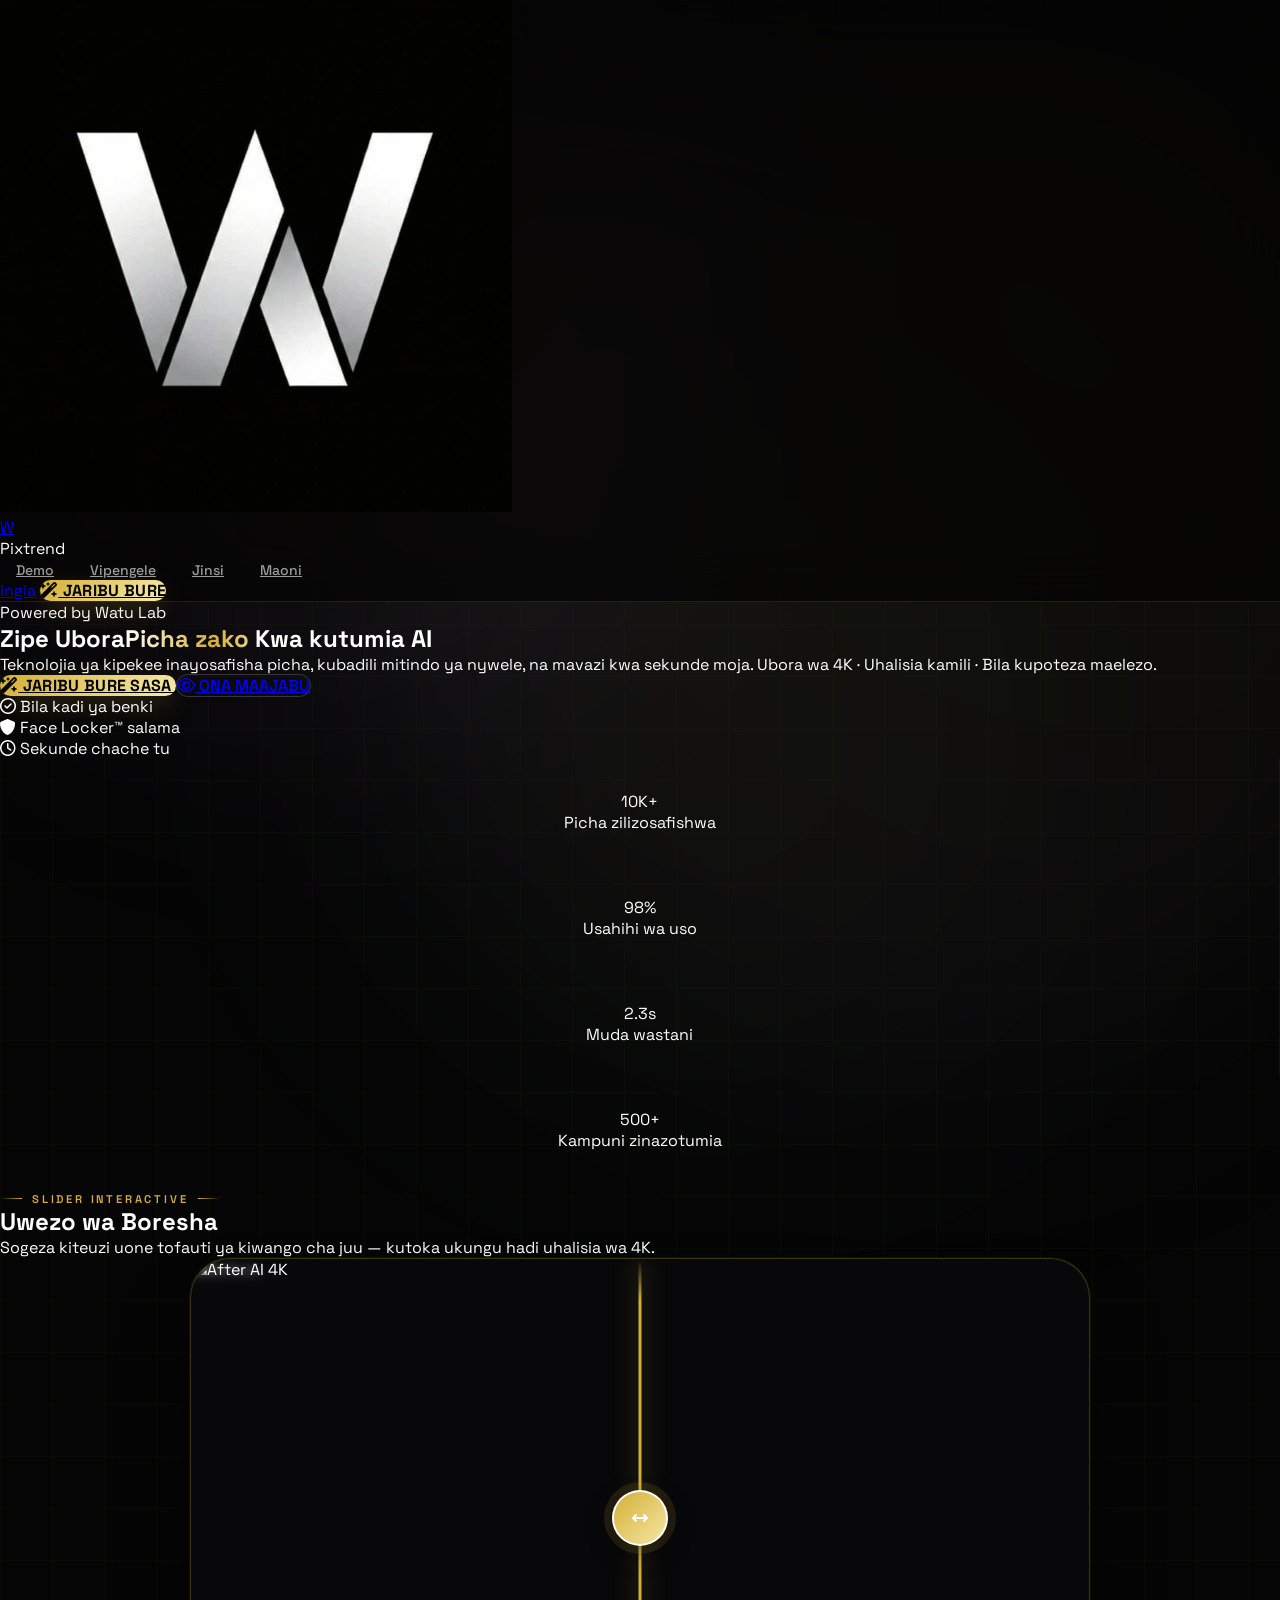
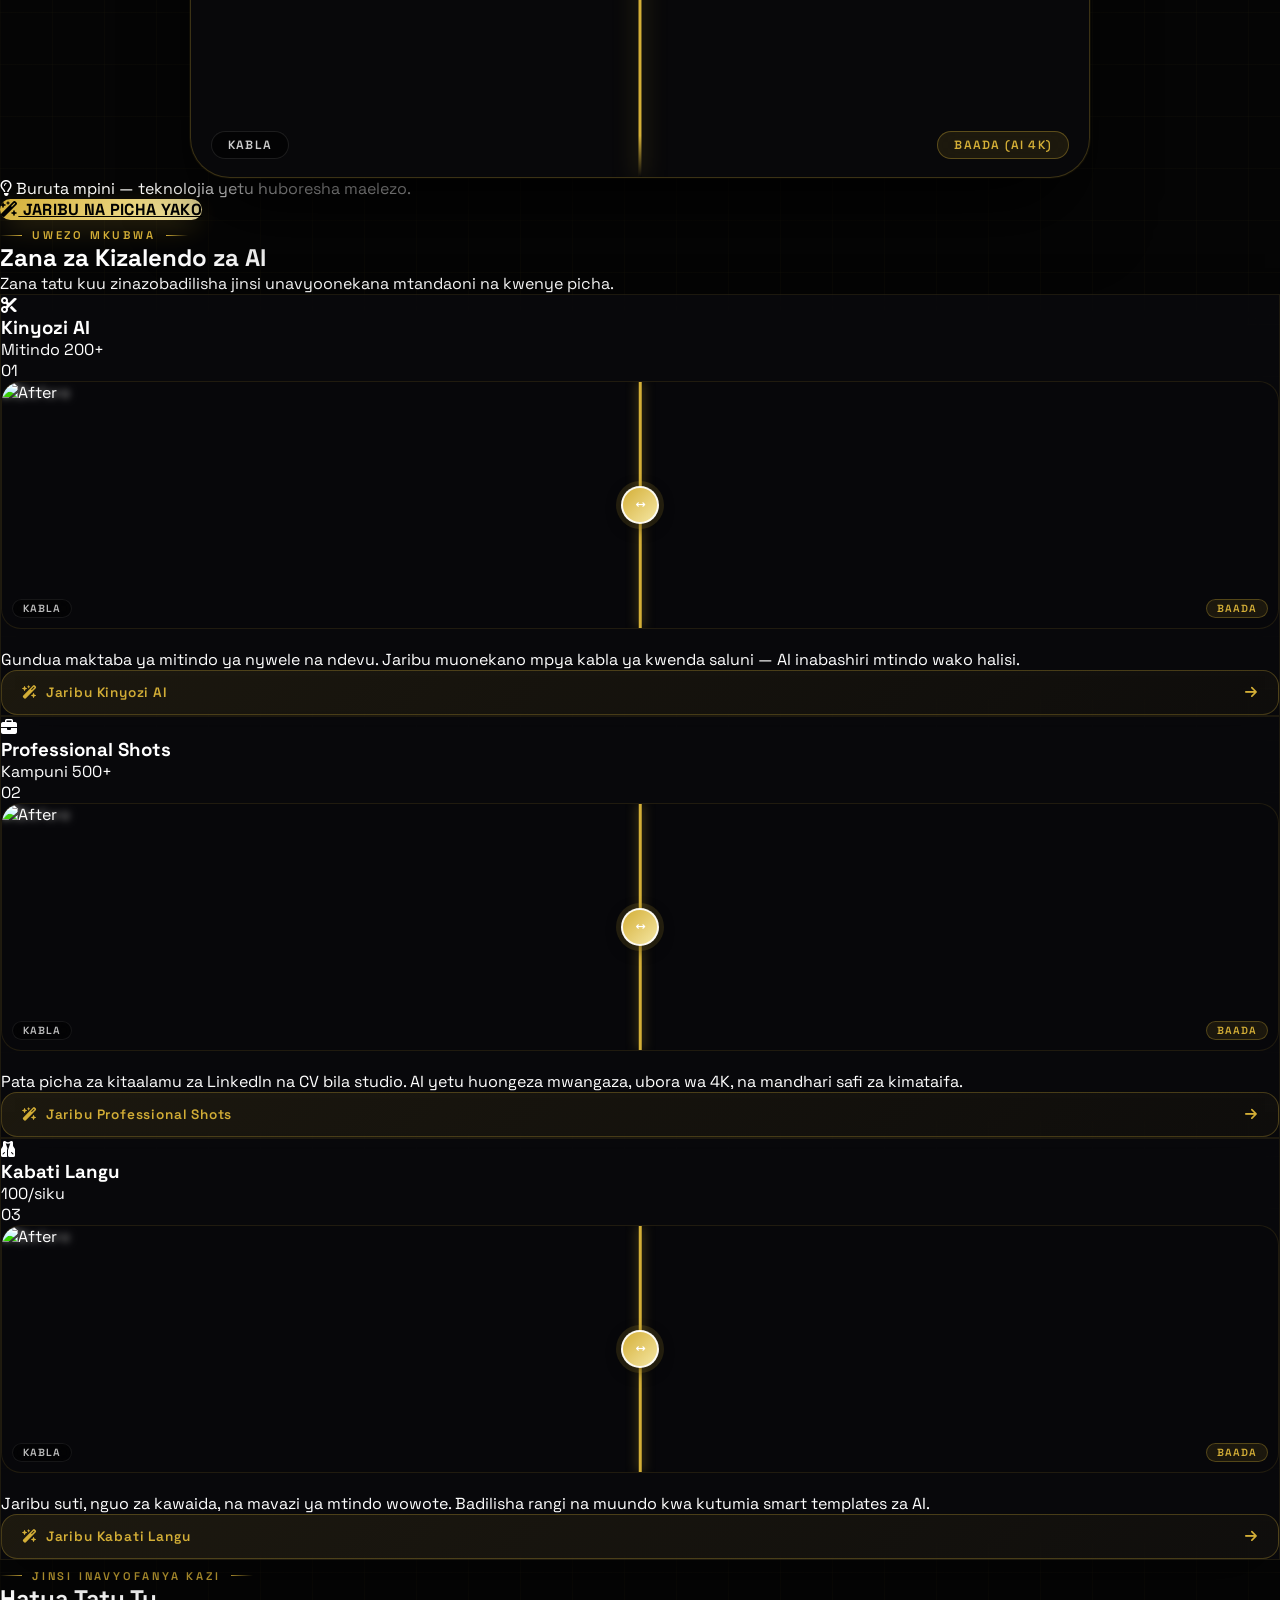
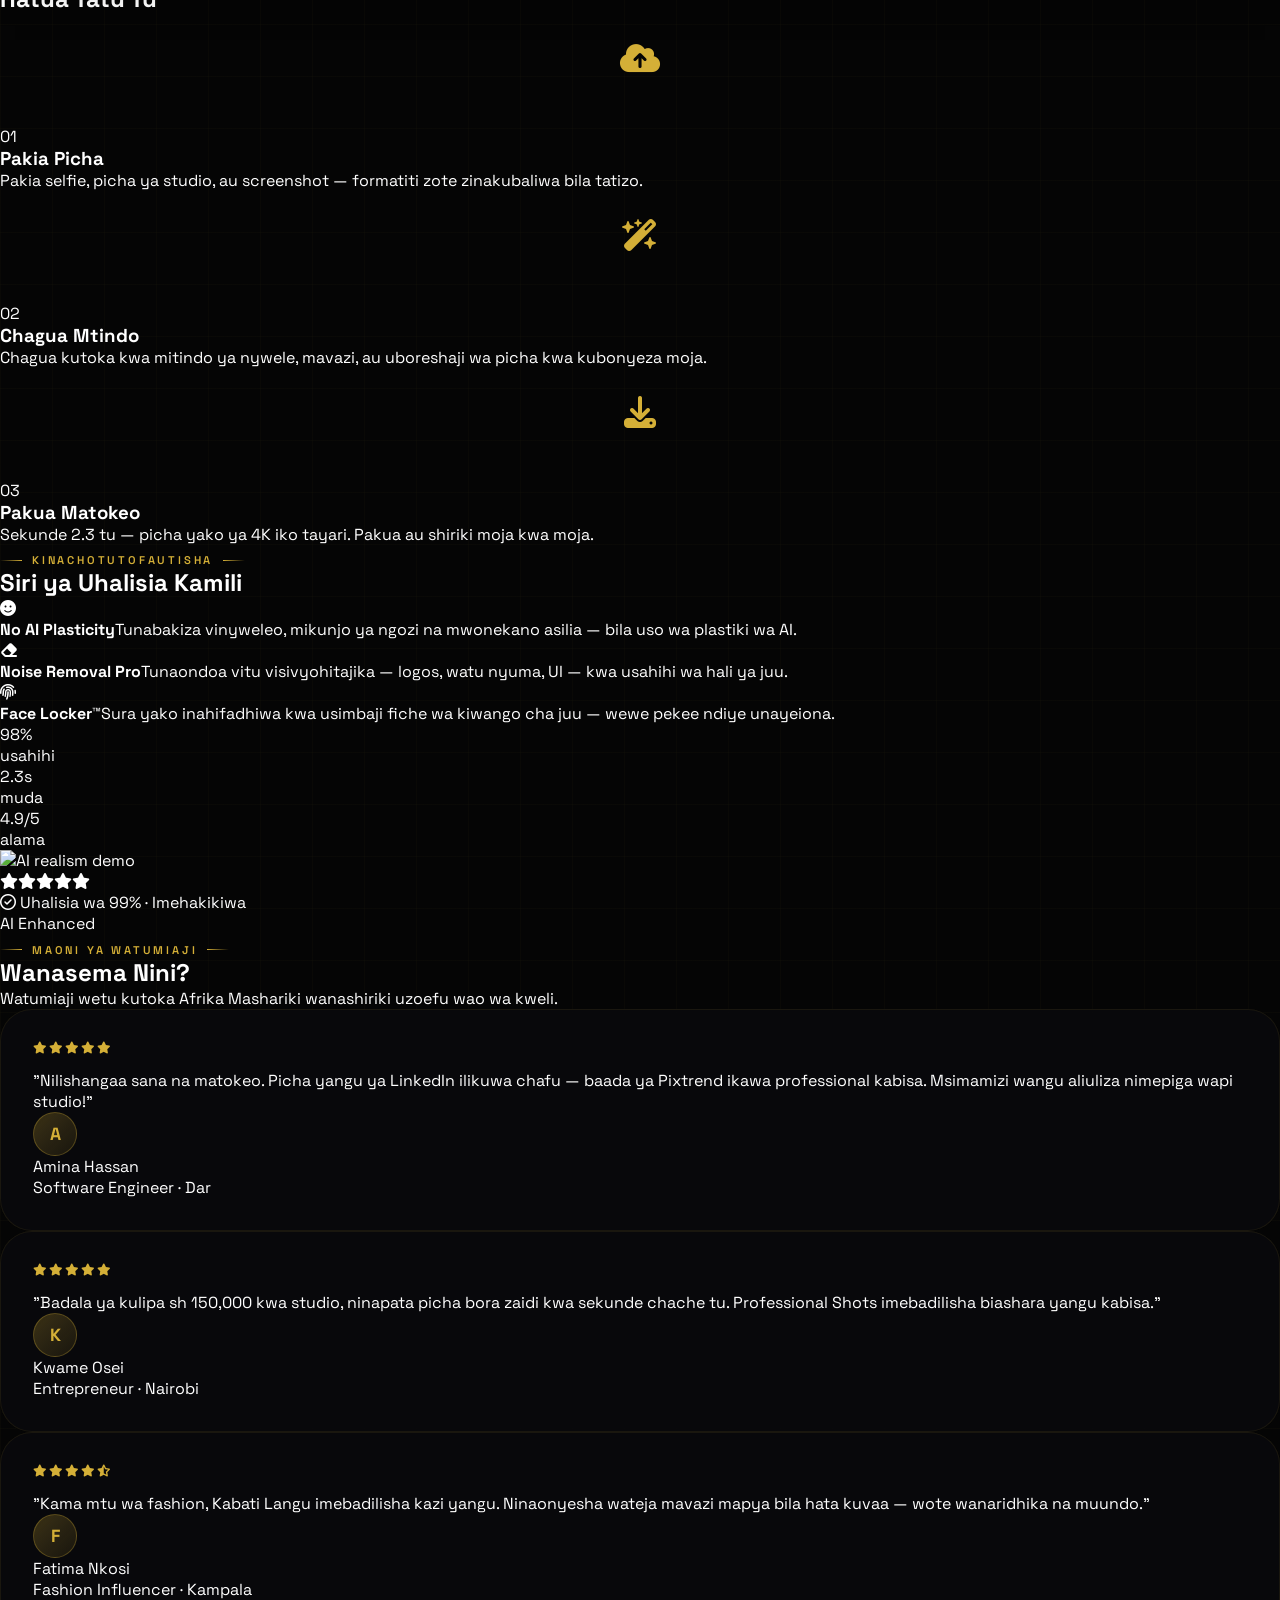
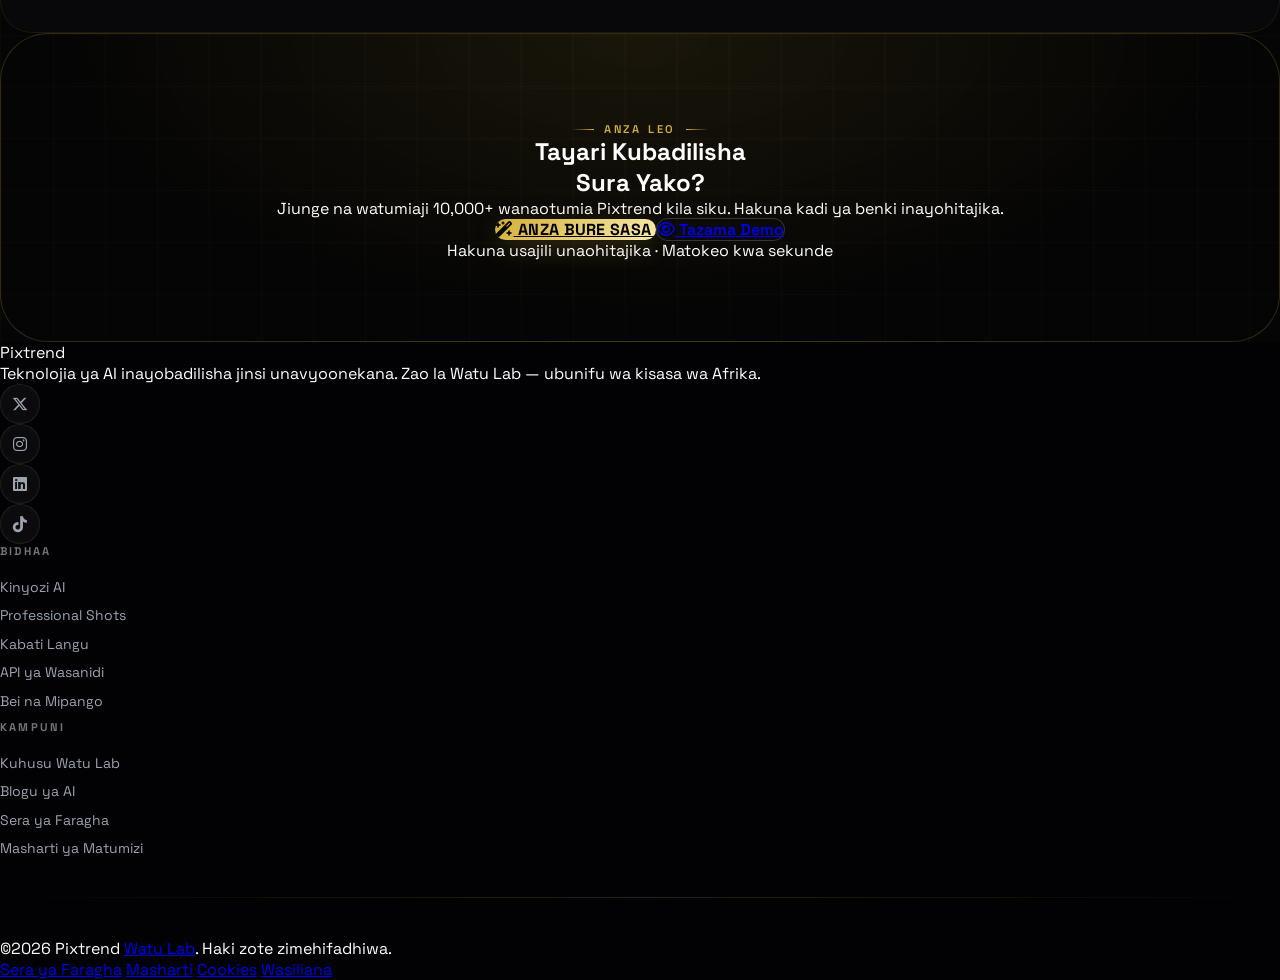
==== pixtrend.html @ 56832b53 "pixtrend fix slders" ====
<!DOCTYPE html>
<html lang="sw">
<head>
  <meta charset="UTF-8">
  <meta name="viewport" content="width=device-width, initial-scale=1.0, maximum-scale=1.0, user-scalable=yes">
  <title>Pixtrend · AI Visual Excellence | Watu Lab</title>
  
  <link href="https://fonts.googleapis.com/css2?family=Space+Grotesk:wght@300;400;500;600;700&display=swap" rel="stylesheet">
  <link rel="stylesheet" href="https://cdnjs.cloudflare.com/ajax/libs/font-awesome/6.4.0/css/all.min.css">
  <script src="https://cdn.tailwindcss.com"></script>
  <script>
    tailwind.config = {
      theme: {
        extend: {
          colors: {
            brand: { black: '#050505', grey: '#141414', dark: '#0b0b0b' },
            primary: { gold: '#D4AF37', 'gold-light': '#F5E7A4', 'gold-soft': '#E8C96A' }
          },
          fontFamily: {
            sans: ['Space Grotesk', 'system-ui', 'sans-serif']
          },
          keyframes: {
            fluidMove: { '0%': { transform: 'translate(0%,0%) scale(1)' }, '50%': { transform: 'translate(-7%,-5%) scale(1.18)' }, '100%': { transform: 'translate(5%,7%) scale(1.1)' } },
            morphGradient: { '0%': { backgroundPosition:'0% 50%' }, '50%': { backgroundPosition:'100% 50%' }, '100%': { backgroundPosition:'0% 50%' } },
            shimmer: { '0%': { backgroundPosition:'200% 0' }, '100%': { backgroundPosition:'-200% 0' } }
          }
        }
      }
    }
  </script>

  <style>
    *, *::before, *::after { margin:0; padding:0; box-sizing:border-box; }
    html { scroll-behavior: smooth; }
    body { 
      background:#050505; 
      font-family:'Space Grotesk', sans-serif; 
      color:#fff; 
      overflow-x:hidden; 
      -webkit-font-smoothing:antialiased; 
      font-feature-settings: "ss02","cv05";
      width: 100%;
      max-width: 100vw;
    }

    /* FLUID BG */
    .fluid-bg { position:fixed; inset:0; z-index:-1; pointer-events:none; }
    .fluid-orb { position:absolute; border-radius:50%; filter:blur(90px); mix-blend-mode:screen; animation:fluidMove 24s infinite alternate ease-in-out; }
    .fluid-orb-1 { width:72vw; height:72vw; opacity:.42; background:radial-gradient(circle, rgba(212,175,55,.2) 0%, rgba(90,50,150,.14) 65%, transparent 100%); top:-18%; left:-12%; animation-duration:30s; }
    .fluid-orb-2 { width:82vw; height:82vw; opacity:.32; background:radial-gradient(circle at 70% 20%, rgba(255,215,100,.15), rgba(20,15,45,.5)); bottom:-22%; right:-12%; animation-duration:38s; animation-direction:alternate-reverse; }
    .fluid-orb-3 { width:55vw; height:55vw; opacity:.22; background:radial-gradient(circle, rgba(212,175,55,.15), rgba(10,180,200,.1)); top:42%; left:28%; filter:blur(110px); animation:morphGradient 20s infinite alternate; }

    /* GRID */
    .bg-grid { background-image: linear-gradient(rgba(212,175,55,.022) 1px, transparent 1px), linear-gradient(to right, rgba(212,175,55,.022) 1px, transparent 1px); background-size:52px 52px; }

    /* NAV */
    .glass-nav { background:rgba(5,5,5,.72); backdrop-filter:blur(28px) saturate(180%); -webkit-backdrop-filter:blur(28px); border-bottom:1px solid rgba(212,175,55,.14); transition:border-color .3s; }
    .nav-link { font-size:.875rem; color:rgba(255,255,255,.6); padding:.5rem 1rem; border-radius:9999px; transition:all .25s; font-weight: 500; }
    .nav-link:hover { color:#fff; background:rgba(255,255,255,.06); }

    /* BUTTONS */
    .btn-gold { background:linear-gradient(135deg,#D4AF37,#F5E7A4,#D4AF37); background-size:200% auto; color:#000; font-weight:700; border-radius:9999px; transition:all .35s; box-shadow:0 8px 28px -6px rgba(212,175,55,.45); letter-spacing:.02em; }
    .btn-gold:hover { background-position:right center; transform:translateY(-2px); box-shadow:0 16px 36px -8px rgba(212,175,55,.55); }
    .btn-outline { border:1px solid rgba(255,255,255,.18); border-radius:9999px; font-weight:600; transition:all .3s; backdrop-filter:blur(8px); }
    .btn-outline:hover { border-color:rgba(212,175,55,.45); background:rgba(212,175,55,.06); }

    /* SECTION LABEL */
    .section-label { display:inline-flex; align-items:center; gap:10px; font-size:.7rem; letter-spacing:.25em; text-transform:uppercase; color:#D4AF37; font-weight:600; }
    .section-label::before,.section-label::after { content:''; display:block; width:22px; height:1px; background:linear-gradient(to right, transparent,#D4AF37); }
    .section-label::after { background:linear-gradient(to left, transparent,#D4AF37); }

    /* SHIMMER */
    .shimmer-text { background:linear-gradient(90deg,#fff 0%,#D4AF37 35%,#F5E7A4 60%,#fff 100%); background-size:200% auto; -webkit-background-clip:text; background-clip:text; color:transparent; animation:shimmer 6s linear infinite; }

    /* REVEAL */
    .reveal,.reveal-l,.reveal-r { opacity:0; transition:opacity .9s cubic-bezier(.16,1,.3,1), transform .9s cubic-bezier(.16,1,.3,1); }
    .reveal { transform:translateY(28px); }
    .reveal-l { transform:translateX(-32px); }
    .reveal-r { transform:translateX(32px); }
    .reveal.active,.reveal-l.active,.reveal-r.active { opacity:1; transform:none; }

    /* GLASS CARD */
    .glass-card { background:rgba(12,12,16,.65); backdrop-filter:blur(20px); border:1px solid rgba(212,175,55,.1); transition:all .5s cubic-bezier(.2,.9,.3,1); box-shadow:0 20px 50px -15px rgba(0,0,0,.7); }
    .glass-card:hover { border-color:rgba(212,175,55,.32); background:rgba(20,20,26,.8); transform:translateY(-6px); box-shadow:0 32px 60px -15px #000, 0 0 0 1px rgba(212,175,55,.18); }

    /* MAIN BA SLIDER */
    .ba-wrapper { position:relative; width:100%; max-width:900px; height:520px; margin:0 auto; border-radius:2.5rem; overflow:hidden; border:1px solid rgba(212,175,55,.25); box-shadow:0 50px 80px -20px rgba(0,0,0,.9), 0 0 0 1px rgba(212,175,55,.08); background:#08080a; cursor:ew-resize; }
    .ba-base-img,.ba-clip-img { position:absolute; inset:0; width:100%; height:100%; object-fit:cover; object-position:center 28%; pointer-events:none; user-select:none; }
    .ba-clip-layer { position:absolute; inset:0; width:100%; height:100%; clip-path:inset(0 50% 0 0); z-index:3; }
    .ba-divider { position:absolute; top:0; left:50%; width:3px; height:100%; background:linear-gradient(to bottom,transparent 0%,#D4AF37 8%,#D4AF37 92%,transparent 100%); transform:translateX(-50%); z-index:5; pointer-events:none; box-shadow:0 0 22px rgba(212,175,55,.55); }
    .ba-slider-input { position:absolute; inset:0; width:100%; height:100%; opacity:0; z-index:10; cursor:ew-resize; margin:0; }
    .ba-handle { position:absolute; top:50%; left:50%; transform:translate(-50%,-50%); z-index:8; pointer-events:none; }
    .handle-pill { width:56px; height:56px; background:linear-gradient(135deg,#D4AF37,#F5E7A4); border-radius:50%; display:flex; align-items:center; justify-content:center; border:2.5px solid rgba(255,255,255,.95); box-shadow:0 0 0 8px rgba(212,175,55,.12), 0 8px 24px rgba(0,0,0,.45); }
    .ba-label { position:absolute; bottom:18px; z-index:6; padding:5px 16px; border-radius:60px; font-weight:600; font-size:.75rem; letter-spacing:.1em; background:rgba(0,0,0,.55); backdrop-filter:blur(12px); border:1px solid rgba(255,255,255,.1); pointer-events:none; }
    .label-left { left:20px; color:#ccc; }
    .label-right { right:20px; color:#D4AF37; border-color:rgba(212,175,55,.35); background:rgba(212,175,55,.1); }

    /* MINI BA */
    .mini-ba { position:relative; width:100%; height:248px; border-radius:1.25rem; overflow:hidden; background:#07070a; margin-bottom:1.25rem; border:1px solid rgba(212,175,55,.12); cursor:ew-resize; }
    .mini-ba-base,.mini-ba-img { position:absolute; inset:0; width:100%; height:100%; object-fit:cover; object-position:center top; pointer-events:none; user-select:none; }
    .mini-ba-clip { position:absolute; inset:0; width:100%; height:100%; clip-path:inset(0 50% 0 0); z-index:2; }
    .mini-ba-div { position:absolute; top:0; left:50%; width:2.5px; height:100%; background:#D4AF37; transform:translateX(-50%); z-index:4; pointer-events:none; box-shadow:0 0 12px rgba(212,175,55,.6); }
    .mini-ba-slider { position:absolute; inset:0; width:100%; height:100%; opacity:0; cursor:ew-resize; z-index:8; margin:0; }
    .mini-ba-handle { position:absolute; top:50%; left:50%; transform:translate(-50%,-50%); z-index:6; pointer-events:none; }
    .mini-handle-pill { width:38px; height:38px; background:linear-gradient(135deg,#D4AF37,#F5E7A4); border-radius:50%; display:flex; align-items:center; justify-content:center; border:2px solid rgba(255,255,255,.9); box-shadow:0 0 0 5px rgba(212,175,55,.14), 0 4px 14px rgba(0,0,0,.5); }
    .mini-lbl { position:absolute; bottom:10px; z-index:5; pointer-events:none; font-size:.65rem; font-weight:600; letter-spacing:.1em; background:rgba(0,0,0,.55); backdrop-filter:blur(8px); padding:2px 10px; border-radius:60px; border:1px solid rgba(255,255,255,.08); }
    .mini-lbl-b { left:10px; color:#bbb; }
    .mini-lbl-a { right:10px; color:#D4AF37; border-color:rgba(212,175,55,.3); background:rgba(212,175,55,.1); }

    /* TRY BUTTON */
    .try-btn { display:flex; align-items:center; justify-content:center; gap:8px; width:100%; padding:13px 20px; background:linear-gradient(135deg,rgba(212,175,55,.1),rgba(212,175,55,.04)); border:1px solid rgba(212,175,55,.28); border-radius:1rem; color:#D4AF37; font-weight:600; font-size:.85rem; letter-spacing:.06em; transition:all .3s; text-decoration:none; }
    .try-btn:hover { background:linear-gradient(135deg,rgba(212,175,55,.22),rgba(212,175,55,.08)); border-color:rgba(212,175,55,.55); transform:translateY(-2px); box-shadow:0 8px 22px -8px rgba(212,175,55,.3); }
    .try-btn .arr { margin-left:auto; }

    /* STATS */
    .stat-card { text-align:center; padding:2rem 1rem; border-right:1px solid rgba(255,255,255,.05); }
    .stat-card:last-child { border-right:none; }

    /* STEP */
    .step-icon { width:88px; height:88px; border-radius:1.5rem; display:flex; align-items:center; justify-content:center; font-size:2rem; color:#D4AF37; margin:0 auto 1.5rem; transition:transform .3s; }
    .step-icon:hover { transform:scale(1.06); }

    /* TESTIMONIAL */
    .testi-card { background:rgba(10,10,14,.75); border:1px solid rgba(212,175,55,.09); border-radius:2rem; padding:2rem; transition:all .4s; backdrop-filter:blur(14px); }
    .testi-card:hover { border-color:rgba(212,175,55,.28); transform:translateY(-4px); box-shadow:0 20px 40px -15px rgba(0,0,0,.6); }
    .testi-avatar { width:44px; height:44px; border-radius:50%; background:linear-gradient(135deg,rgba(212,175,55,.25),rgba(212,175,55,.08)); border:1px solid rgba(212,175,55,.3); display:flex; align-items:center; justify-content:center; font-weight:700; font-size:1.1rem; color:#D4AF37; flex-shrink:0; }
    .stars { display:flex; gap:2px; margin-bottom:1rem; }
    .stars i { color:#D4AF37; font-size:.75rem; }

    /* CTA BOX */
    .cta-box { position:relative; border-radius:3rem; overflow:hidden; border:1px solid rgba(212,175,55,.22); text-align:center; padding:5rem 2rem; background:radial-gradient(ellipse at 50% 0%, rgba(212,175,55,.1) 0%, rgba(5,5,5,.95) 65%); }
    .cta-box::before { content:''; position:absolute; inset:0; background-image:linear-gradient(rgba(212,175,55,.022) 1px,transparent 1px),linear-gradient(to right,rgba(212,175,55,.022) 1px,transparent 1px); background-size:52px 52px; }

    /* FOOTER */
    .footer-col-title { font-size:.7rem; font-weight:700; letter-spacing:.2em; text-transform:uppercase; color:rgba(255,255,255,.45); margin-bottom:1.25rem; display:block; }
    .footer-link { display:block; color:rgba(156,163,175,1); font-size:.875rem; margin-bottom:.65rem; transition:color .2s; text-decoration:none; }
    .footer-link:hover { color:#D4AF37; }
    .footer-rule { height:1px; margin:2.5rem 0; background:linear-gradient(to right, transparent, rgba(212,175,55,.18), transparent); }
    .social-btn { width:40px; height:40px; border-radius:50%; background:rgba(255,255,255,.04); border:1px solid rgba(255,255,255,.08); display:flex; align-items:center; justify-content:center; color:#9ca3af; transition:all .3s; text-decoration:none; }
    .social-btn:hover { background:rgba(212,175,55,.1); border-color:rgba(212,175,55,.38); color:#D4AF37; transform:translateY(-2px); }
    .newsletter-input { background:rgba(255,255,255,.05); border:1px solid rgba(212,175,55,.18); border-radius:9999px; padding:10px 20px; color:#fff; font-family:'Space Grotesk',sans-serif; font-size:.85rem; outline:none; transition:border-color .3s; width:100%; }
    .newsletter-input::placeholder { color:rgba(255,255,255,.3); }
    .newsletter-input:focus { border-color:rgba(212,175,55,.45); }

    /* MOBILE OPTIMIZATIONS - Fixed without breaking sliders */
    @media(max-width:640px){
      /* Container centering without breaking absolute positioning */
      .container, 
      section > div[class*="max-w-"] {
        width: 100% !important;
        max-width: 100% !important;
        padding-left: 1rem !important;
        padding-right: 1rem !important;
        margin-left: auto !important;
        margin-right: auto !important;
      }
      
      /* Section centering */
      section {
        padding-left: 1rem !important;
        padding-right: 1rem !important;
      }
      
      /* Text centering */
      h1, h2, h3, h4, h5, h6, .section-label, p:not(.ba-label):not(.mini-lbl):not(.testi-card p) {
        text-align: center !important;
      }
      
      /* Keep testimonial text left-aligned for readability */
      .testi-card p {
        text-align: left !important;
      }
      
      /* Hero section fixes */
      .min-h-\[90vh\] {
        padding-left: 1rem !important;
        padding-right: 1rem !important;
        text-align: center !important;
      }
      
      /* Hide floating orbs on mobile */
      .absolute.bottom-16.right-12,
      .absolute.top-36.left-8 {
        display: none;
      }
      
      /* Reveal elements - fix transform for mobile */
      .reveal, .reveal-l, .reveal-r {
        margin-left: auto !important;
        margin-right: auto !important;
      }
      
      .reveal-l, .reveal-r {
        transform: translateY(28px) !important;
      }
      
      .reveal-l.active, .reveal-r.active {
        transform: translateY(0) !important;
      }
      
      /* Grid centering */
      .grid {
        justify-content: center !important;
        align-items: center !important;
      }
      
      /* Flex containers */
      .flex.flex-col, 
      .flex.flex-wrap {
        align-items: center !important;
        justify-content: center !important;
      }
      
      /* Stat cards */
      .stat-card {
        border-right: none !important;
        border-bottom: 1px solid rgba(255,255,255,.05) !important;
        text-align: center !important;
        width: 100% !important;
      }
      
      .stat-card:last-child { 
        border-bottom: none !important; 
      }
      
      /* BA wrapper - maintain absolute positioning for slider functionality */
      .ba-wrapper { 
        height: 360px !important; 
        border-radius: 1.75rem !important; 
        margin-left: auto !important;
        margin-right: auto !important;
      }
      
      .mini-ba { 
        height: 210px !important; 
      }
      
      .handle-pill { 
        width: 46px !important; 
        height: 46px !important; 
      }
      
      .ba-label { 
        font-size: .65rem !important; 
        padding: 4px 12px !important; 
      }
      
      /* CTA box */
      .cta-box { 
        padding: 3rem 1.5rem !important; 
        border-radius: 2rem !important; 
      }
      
      /* Image centering */
      .relative.flex.justify-center {
        margin-left: auto !important;
        margin-right: auto !important;
      }
      
      /* Footer centering */
      footer .grid {
        text-align: center !important;
      }
      
      footer .flex.gap-2\.5 {
        justify-content: center !important;
      }
      
      .newsletter-input, 
      footer button {
        max-width: 300px !important;
        margin-left: auto !important;
        margin-right: auto !important;
      }
      
      /* Footer column titles */
      .footer-col-title {
        text-align: center !important;
      }
      
      /* Testimonial cards */
      .testi-card {
        margin-left: auto !important;
        margin-right: auto !important;
      }
      
      /* Step icons */
      .step-icon {
        margin-left: auto !important;
        margin-right: auto !important;
      }
      
      /* Button groups */
      .flex.flex-col.sm\:flex-row {
        align-items: center !important;
      }
      
      /* Fix for inline-flex elements */
      .inline-flex {
        justify-content: center !important;
      }
    }
    
    @media(hover:none) and (pointer:coarse){ 
      .ba-slider-input, .mini-ba-slider { 
        opacity: .01; 
      } 
    }
  </style>
</head>
<body class="bg-grid">

<div class="fluid-bg">
  <div class="fluid-orb fluid-orb-1"></div>
  <div class="fluid-orb fluid-orb-2"></div>
  <div class="fluid-orb fluid-orb-3"></div>
</div>

<nav class="glass-nav fixed w-full z-50 top-0">
  <div class="max-w-7xl mx-auto px-4 md:px-8 h-16 md:h-20 flex items-center justify-between">
    <div class="flex items-center gap-2 md:gap-3">
      <a href="https://watulab.com" class="h-9 w-9 md:h-11 md:w-11 border border-primary-gold/40 rounded-full flex items-center justify-center bg-brand-grey/70 overflow-hidden hover:border-primary-gold transition-all hover:scale-105 shrink-0">
        <img src="/assets/favicon.png" alt="Watu Lab" class="h-full w-full object-cover" onerror="this.style.display='none';this.nextElementSibling.style.display='flex';">
        <div class="hidden w-full h-full items-center justify-center text-primary-gold font-bold text-lg">W</div>
      </a>
      <span class="text-xl md:text-2xl font-black tracking-tighter bg-gradient-to-r from-primary-gold-light via-primary-gold to-primary-gold-soft bg-clip-text text-transparent">Pixtrend</span>
    </div>
    <div class="hidden md:flex items-center gap-1">
      <a href="#demo"         class="nav-link">Demo</a>
      <a href="#features"     class="nav-link">Vipengele</a>
      <a href="#how"          class="nav-link">Jinsi</a>
      <a href="#testimonials" class="nav-link">Maoni</a>
    </div>
    <div class="flex items-center gap-2 md:gap-4">
      <a href="https://pixtrend.watulab.com" class="hidden sm:block text-sm font-medium text-white/60 hover:text-white transition-colors px-2 md:px-3 py-2">Ingia</a>
      <a href="https://pixtrend.watulab.com" class="btn-gold px-4 py-2 md:px-6 md:py-2.5 text-xs md:text-sm flex items-center gap-2 whitespace-nowrap">
        <i class="fa-solid fa-wand-magic-sparkles text-[10px] md:text-xs"></i> JARIBU BURE
      </a>
    </div>
  </div>
</nav>

<section class="relative min-h-[90vh] md:min-h-screen flex flex-col items-center justify-center pt-28 pb-16 px-4 md:px-6 text-center overflow-hidden">
  <div class="absolute inset-0 bg-gradient-to-b from-brand-black/50 via-transparent to-brand-black pointer-events-none"></div>

  <div class="relative z-10 max-w-5xl mx-auto reveal active w-full">
    <div class="inline-flex items-center gap-2 bg-primary-gold/10 backdrop-blur-md px-4 md:px-5 py-1.5 md:py-2 rounded-full border border-primary-gold/22 mb-6 md:mb-8">
      <span class="w-1.5 h-1.5 bg-primary-gold rounded-full animate-pulse"></span>
      <span class="text-primary-gold-light text-[10px] md:text-xs tracking-[.25em] uppercase font-semibold">Powered by Watu Lab</span>
    </div>

    <h1 class="text-5xl sm:text-6xl md:text-7xl lg:text-8xl font-black tracking-tighter leading-[1.05] mb-6 md:mb-7 mx-auto max-w-4xl">
      <span class="block">Zipe Ubora<span class="shimmer-text">Picha zako</span></span>
      <span class="block text-transparent bg-clip-text bg-gradient-to-r from-white via-primary-gold-light to-primary-gold">Kwa kutumia AI</span>
    </h1>

    <p class="text-gray-300 text-base sm:text-lg md:text-xl max-w-2xl mx-auto mb-8 md:mb-10 font-light leading-relaxed px-2">
      Teknolojia ya kipekee inayosafisha picha, kubadili mitindo ya nywele, na mavazi kwa sekunde moja.
      <span class="block mt-2 text-primary-gold-light font-medium">Ubora wa 4K · Uhalisia kamili · Bila kupoteza maelezo.</span>
    </p>

    <div class="flex flex-col sm:flex-row gap-3 md:gap-4 justify-center items-center mb-10 md:mb-14 w-full px-2 sm:px-0">
      <a href="https://pixtrend.watulab.com" class="btn-gold w-full sm:w-auto px-6 py-3.5 md:px-10 md:py-4 text-sm md:text-base flex justify-center items-center gap-2.5">
        <i class="fa-solid fa-wand-magic-sparkles"></i> JARIBU BURE SASA
      </a>
      <a href="#demo" class="btn-outline w-full sm:w-auto px-6 py-3.5 md:px-10 md:py-4 text-sm md:text-base flex justify-center items-center gap-2 text-white/80">
        <i class="fa-regular fa-eye text-primary-gold/70"></i> ONA MAAJABU
      </a>
    </div>

    <div class="flex flex-wrap items-center justify-center gap-x-4 md:gap-x-7 gap-y-3 px-4">
      <div class="flex items-center gap-2 text-[11px] md:text-xs text-white/40"><i class="fa-regular fa-circle-check text-primary-gold/60"></i> Bila kadi ya benki</div>
      <div class="w-px h-4 bg-white/10 hidden sm:block"></div>
      <div class="flex items-center gap-2 text-[11px] md:text-xs text-white/40"><i class="fa-solid fa-shield text-primary-gold/60"></i> Face Locker™ salama</div>
      <div class="w-px h-4 bg-white/10 hidden sm:block"></div>
      <div class="flex items-center gap-2 text-[11px] md:text-xs text-white/40"><i class="fa-regular fa-clock text-primary-gold/60"></i> Sekunde chache tu</div>
    </div>
  </div>

  <div class="absolute bottom-16 right-12 w-80 h-80 bg-primary-gold/4 rounded-full blur-3xl pointer-events-none"></div>
  <div class="absolute top-36 left-8 w-72 h-72 bg-primary-gold/4 rounded-full blur-3xl pointer-events-none"></div>
</section>

<section class="relative z-10 border-y border-white/5 bg-black/35 backdrop-blur-sm">
  <div class="max-w-5xl mx-auto px-6">
    <div class="grid grid-cols-2 md:grid-cols-4 reveal">
      <div class="stat-card">
        <div class="text-4xl md:text-5xl font-black text-primary-gold mb-1.5 tracking-tight"><span class="counter-val" data-target="10000" data-suffix="+" data-compact="true">0</span></div>
        <p class="text-gray-400 text-xs md:text-sm">Picha zilizosafishwa</p>
      </div>
      <div class="stat-card">
        <div class="text-4xl md:text-5xl font-black text-primary-gold mb-1.5 tracking-tight"><span class="counter-val" data-target="98" data-suffix="%">0</span></div>
        <p class="text-gray-400 text-xs md:text-sm">Usahihi wa uso</p>
      </div>
      <div class="stat-card">
        <div class="text-4xl md:text-5xl font-black text-primary-gold mb-1.5 tracking-tight"><span class="counter-val" data-target="2.3" data-suffix="s" data-decimal="true">0</span></div>
        <p class="text-gray-400 text-xs md:text-sm">Muda wastani</p>
      </div>
      <div class="stat-card">
        <div class="text-4xl md:text-5xl font-black text-primary-gold mb-1.5 tracking-tight"><span class="counter-val" data-target="500" data-suffix="+">0</span></div>
        <p class="text-gray-400 text-xs md:text-sm">Kampuni zinazotumia</p>
      </div>
    </div>
  </div>
</section>

<section id="demo" class="py-20 md:py-32 px-5 flex flex-col items-center relative z-10">
  <div class="text-center max-w-3xl mx-auto mb-10 md:mb-14 reveal">
    <span class="section-label">SLIDER INTERACTIVE</span>
    <h2 class="text-4xl md:text-6xl font-black mt-4 mb-4 tracking-tighter">
      Uwezo wa <span class="text-primary-gold">Boresha</span>
    </h2>
    <p class="text-gray-400 text-base md:text-lg">Sogeza kiteuzi uone tofauti ya kiwango cha juu — kutoka ukungu hadi uhalisia wa 4K.</p>
  </div>

  <div class="ba-wrapper reveal">
    <img src="https://images.pexels.com/photos/614810/pexels-photo-614810.jpeg?auto=compress&cs=tinysrgb&w=1260&h=750&dpr=2"
         alt="Before" class="ba-base-img" style="filter:blur(5px) contrast(.8) brightness(.62) saturate(.45);">
    <div class="ba-clip-layer" id="baClipLayer">
      <img src="https://images.pexels.com/photos/614810/pexels-photo-614810.jpeg?auto=compress&cs=tinysrgb&w=1260&h=750&dpr=2"
           alt="After AI 4K" class="ba-clip-img" style="filter:contrast(1.08) saturate(1.28) brightness(1.06);">
    </div>
    <div class="ba-divider" id="baDivider"></div>
    <input type="range" min="0" max="100" value="50" class="ba-slider-input" id="baSlider" aria-label="Before After Slider">
    <div class="ba-handle" id="baHandle">
      <div class="handle-pill"><i class="fas fa-arrows-left-right text-black text-lg"></i></div>
    </div>
    <div class="ba-label label-left">KABLA</div>
    <div class="ba-label label-right">BAADA (AI 4K)</div>
  </div>

  <div class="mt-8 flex flex-col items-center gap-4 text-center w-full max-w-sm sm:max-w-none">
    <p class="text-gray-500 text-xs md:text-sm flex items-center justify-center gap-2">
      <i class="fa-regular fa-lightbulb text-primary-gold/70"></i>
      Buruta mpini — teknolojia yetu huboresha maelezo.
    </p>
    <a href="https://pixtrend.watulab.com" class="btn-gold w-full sm:w-auto px-8 py-3.5 flex justify-center items-center gap-2.5 text-sm">
      <i class="fa-solid fa-wand-magic-sparkles text-xs"></i> JARIBU NA PICHA YAKO
    </a>
  </div>
</section>

<section id="features" class="py-16 md:py-24 px-5 md:px-6 max-w-7xl mx-auto">
  <div class="text-center mb-10 md:mb-14 reveal">
    <span class="section-label">UWEZO MKUBWA</span>
    <h2 class="text-4xl md:text-6xl font-black mt-4 mb-4 tracking-tighter">
      Zana za <span class="text-primary-gold">Kizalendo</span> za AI
    </h2>
    <p class="text-gray-400 max-w-2xl mx-auto text-base">Zana tatu kuu zinazobadilisha jinsi unavyoonekana mtandaoni na kwenye picha.</p>
  </div>

  <div class="grid grid-cols-1 md:grid-cols-2 lg:grid-cols-3 gap-6 md:gap-8">

    <div class="glass-card p-6 md:p-8 rounded-[2rem] reveal flex flex-col" style="transition-delay:.0s">
      <div class="flex items-center justify-between mb-5">
        <div class="flex items-center gap-3">
          <div class="h-12 w-12 bg-gradient-to-br from-brand-grey to-brand-dark border border-primary-gold/25 text-primary-gold rounded-2xl flex items-center justify-center text-xl shadow-xl"><i class="fas fa-scissors"></i></div>
          <div><h3 class="text-lg md:text-xl font-black leading-tight tracking-tight">Kinyozi AI</h3><p class="text-xs text-primary-gold/70">Mitindo 200+</p></div>
        </div>
        <span class="text-xs font-mono font-bold text-white/30 bg-white/5 px-2.5 py-1 rounded-full border border-white/10">01</span>
      </div>
      <div class="mini-ba">
        <img src="https://images.pexels.com/photos/3998420/pexels-photo-3998420.jpeg?auto=compress&cs=tinysrgb&w=600&h=400&fit=crop" alt="Before" class="mini-ba-base" style="filter:blur(3.5px) saturate(.22) brightness(.62) contrast(.82)">
        <div class="mini-ba-clip">
          <img src="https://images.pexels.com/photos/3998420/pexels-photo-3998420.jpeg?auto=compress&cs=tinysrgb&w=600&h=400&fit=crop" alt="After" class="mini-ba-img" style="filter:contrast(1.12) saturate(1.45) brightness(1.06)">
        </div>
        <div class="mini-ba-div"></div>
        <input type="range" min="0" max="100" value="50" class="mini-ba-slider">
        <div class="mini-ba-handle"><div class="mini-handle-pill"><i class="fas fa-arrows-left-right text-black" style="font-size:.58rem"></i></div></div>
        <span class="mini-lbl mini-lbl-b">KABLA</span><span class="mini-lbl mini-lbl-a">BAADA</span>
      </div>
      <p class="text-gray-400 text-sm md:text-[15px] leading-relaxed mb-6 flex-1">Gundua maktaba ya mitindo ya nywele na ndevu. Jaribu muonekano mpya kabla ya kwenda saluni — AI inabashiri mtindo wako halisi.</p>
      <a href="https://pixtrend.watulab.com" class="try-btn">
        <i class="fas fa-wand-magic-sparkles text-xs"></i> Jaribu Kinyozi AI <i class="fas fa-arrow-right text-xs arr"></i>
      </a>
    </div>

    <div class="glass-card p-6 md:p-8 rounded-[2rem] reveal flex flex-col" style="transition-delay:.1s">
      <div class="flex items-center justify-between mb-5">
        <div class="flex items-center gap-3">
          <div class="h-12 w-12 bg-gradient-to-br from-brand-grey to-brand-dark border border-primary-gold/25 text-primary-gold rounded-2xl flex items-center justify-center text-xl shadow-xl"><i class="fas fa-briefcase"></i></div>
          <div><h3 class="text-lg md:text-xl font-black leading-tight tracking-tight">Professional Shots</h3><p class="text-xs text-primary-gold/70">Kampuni 500+</p></div>
        </div>
        <span class="text-xs font-mono font-bold text-white/30 bg-white/5 px-2.5 py-1 rounded-full border border-white/10">02</span>
      </div>
      <div class="mini-ba">
        <img src="https://images.pexels.com/photos/3778619/pexels-photo-3778619.jpeg?auto=compress&cs=tinysrgb&w=600&h=400&fit=crop" alt="Before" class="mini-ba-base" style="filter:blur(3.5px) saturate(.18) brightness(.58) contrast(.8)">
        <div class="mini-ba-clip">
          <img src="https://images.pexels.com/photos/3778619/pexels-photo-3778619.jpeg?auto=compress&cs=tinysrgb&w=600&h=400&fit=crop" alt="After" class="mini-ba-img" style="filter:contrast(1.14) saturate(1.35) brightness(1.08)">
        </div>
        <div class="mini-ba-div"></div>
        <input type="range" min="0" max="100" value="50" class="mini-ba-slider">
        <div class="mini-ba-handle"><div class="mini-handle-pill"><i class="fas fa-arrows-left-right text-black" style="font-size:.58rem"></i></div></div>
        <span class="mini-lbl mini-lbl-b">KABLA</span><span class="mini-lbl mini-lbl-a">BAADA</span>
      </div>
      <p class="text-gray-400 text-sm md:text-[15px] leading-relaxed mb-6 flex-1">Pata picha za kitaalamu za LinkedIn na CV bila studio. AI yetu huongeza mwangaza, ubora wa 4K, na mandhari safi za kimataifa.</p>
      <a href="https://pixtrend.watulab.com" class="try-btn">
        <i class="fas fa-wand-magic-sparkles text-xs"></i> Jaribu Professional Shots <i class="fas fa-arrow-right text-xs arr"></i>
      </a>
    </div>

    <div class="glass-card p-6 md:p-8 rounded-[2rem] reveal flex flex-col" style="transition-delay:.2s">
      <div class="flex items-center justify-between mb-5">
        <div class="flex items-center gap-3">
          <div class="h-12 w-12 bg-gradient-to-br from-brand-grey to-brand-dark border border-primary-gold/25 text-primary-gold rounded-2xl flex items-center justify-center text-xl shadow-xl"><i class="fas fa-vest"></i></div>
          <div><h3 class="text-lg md:text-xl font-black leading-tight tracking-tight">Kabati Langu</h3><p class="text-xs text-primary-gold/70">100/siku</p></div>
        </div>
        <span class="text-xs font-mono font-bold text-white/30 bg-white/5 px-2.5 py-1 rounded-full border border-white/10">03</span>
      </div>
      <div class="mini-ba">
        <img src="https://images.pexels.com/photos/994517/pexels-photo-994517.jpeg?auto=compress&cs=tinysrgb&w=600&h=400&fit=crop" alt="Before" class="mini-ba-base" style="filter:blur(3.5px) saturate(.14) brightness(.56) contrast(.78)">
        <div class="mini-ba-clip">
          <img src="https://images.pexels.com/photos/994517/pexels-photo-994517.jpeg?auto=compress&cs=tinysrgb&w=600&h=400&fit=crop" alt="After" class="mini-ba-img" style="filter:contrast(1.1) saturate(1.55) brightness(1.1)">
        </div>
        <div class="mini-ba-div"></div>
        <input type="range" min="0" max="100" value="50" class="mini-ba-slider">
        <div class="mini-ba-handle"><div class="mini-handle-pill"><i class="fas fa-arrows-left-right text-black" style="font-size:.58rem"></i></div></div>
        <span class="mini-lbl mini-lbl-b">KABLA</span><span class="mini-lbl mini-lbl-a">BAADA</span>
      </div>
      <p class="text-gray-400 text-sm md:text-[15px] leading-relaxed mb-6 flex-1">Jaribu suti, nguo za kawaida, na mavazi ya mtindo wowote. Badilisha rangi na muundo kwa kutumia smart templates za AI.</p>
      <a href="https://pixtrend.watulab.com" class="try-btn">
        <i class="fas fa-wand-magic-sparkles text-xs"></i> Jaribu Kabati Langu <i class="fas fa-arrow-right text-xs arr"></i>
      </a>
    </div>

  </div>
</section>

<section id="how" class="py-20 md:py-24 border-y border-white/5 bg-black/20 backdrop-blur-sm relative z-10">
  <div class="max-w-5xl mx-auto px-6">
    <div class="text-center mb-12 md:mb-16 reveal">
      <span class="section-label">JINSI INAVYOFANYA KAZI</span>
      <h2 class="text-4xl md:text-5xl font-black mt-4 mb-4 tracking-tighter">Hatua <span class="text-primary-gold">Tatu</span> Tu</h2>
    </div>
    <div class="grid md:grid-cols-3 gap-10 md:gap-12">
      <div class="reveal text-center" style="transition-delay:.0s">
        <div class="step-icon bg-gradient-to-br from-brand-grey to-black border border-primary-gold/18 shadow-xl"><i class="fas fa-cloud-arrow-up"></i></div>
        <div class="text-xs font-mono font-bold text-primary-gold/50 mb-2 tracking-widest">01</div>
        <h3 class="text-xl font-bold mb-2 tracking-tight">Pakia Picha</h3>
        <p class="text-gray-400 text-sm leading-relaxed">Pakia selfie, picha ya studio, au screenshot — formatiti zote zinakubaliwa bila tatizo.</p>
      </div>
      <div class="reveal text-center" style="transition-delay:.12s">
        <div class="step-icon bg-gradient-to-br from-primary-gold/18 to-black border border-primary-gold/38 shadow-xl shadow-primary-gold/8"><i class="fas fa-wand-magic-sparkles"></i></div>
        <div class="text-xs font-mono font-bold text-primary-gold/50 mb-2 tracking-widest">02</div>
        <h3 class="text-xl font-bold mb-2 tracking-tight">Chagua Mtindo</h3>
        <p class="text-gray-400 text-sm leading-relaxed">Chagua kutoka kwa mitindo ya nywele, mavazi, au uboreshaji wa picha kwa kubonyeza moja.</p>
      </div>
      <div class="reveal text-center" style="transition-delay:.24s">
        <div class="step-icon bg-gradient-to-br from-brand-grey to-black border border-primary-gold/18 shadow-xl"><i class="fas fa-download"></i></div>
        <div class="text-xs font-mono font-bold text-primary-gold/50 mb-2 tracking-widest">03</div>
        <h3 class="text-xl font-bold mb-2 tracking-tight">Pakua Matokeo</h3>
        <p class="text-gray-400 text-sm leading-relaxed">Sekunde 2.3 tu — picha yako ya 4K iko tayari. Pakua au shiriki moja kwa moja.</p>
      </div>
    </div>
  </div>
</section>

<section class="py-24 md:py-28 relative z-10">
  <div class="max-w-6xl mx-auto px-5 grid md:grid-cols-2 gap-16 items-center">
    <div class="reveal-l">
      <span class="section-label">KINACHOTUTOFAUTISHA</span>
      <h2 class="text-4xl md:text-5xl lg:text-6xl font-black mt-4 mb-8 leading-[1.1] tracking-tighter">
        Siri ya <span class="text-primary-gold">Uhalisia</span> Kamili
      </h2>
      <div class="space-y-4 mb-10">
        <div class="flex items-start gap-4 p-4 rounded-2xl border border-white/5 bg-white/[0.02] hover:border-primary-gold/18 hover:bg-primary-gold/[0.03] transition-all">
          <div class="p-3 bg-primary-gold/10 rounded-xl text-primary-gold text-lg flex-shrink-0"><i class="fas fa-face-smile"></i></div>
          <div><strong class="block text-white font-bold mb-0.5 tracking-tight">No AI Plasticity</strong><span class="text-gray-400 text-sm">Tunabakiza vinyweleo, mikunjo ya ngozi na mwonekano asilia — bila uso wa plastiki wa AI.</span></div>
        </div>
        <div class="flex items-start gap-4 p-4 rounded-2xl border border-white/5 bg-white/[0.02] hover:border-primary-gold/18 hover:bg-primary-gold/[0.03] transition-all">
          <div class="p-3 bg-primary-gold/10 rounded-xl text-primary-gold text-lg flex-shrink-0"><i class="fas fa-eraser"></i></div>
          <div><strong class="block text-white font-bold mb-0.5 tracking-tight">Noise Removal Pro</strong><span class="text-gray-400 text-sm">Tunaondoa vitu visivyohitajika — logos, watu nyuma, UI — kwa usahihi wa hali ya juu.</span></div>
        </div>
        <div class="flex items-start gap-4 p-4 rounded-2xl border border-white/5 bg-white/[0.02] hover:border-primary-gold/18 hover:bg-primary-gold/[0.03] transition-all">
          <div class="p-3 bg-primary-gold/10 rounded-xl text-primary-gold text-lg flex-shrink-0"><i class="fas fa-fingerprint"></i></div>
          <div><strong class="block text-white font-bold mb-0.5 tracking-tight">Face Locker™</strong><span class="text-gray-400 text-sm">Sura yako inahifadhiwa kwa usimbaji fiche wa kiwango cha juu — wewe pekee ndiye unayeiona.</span></div>
        </div>
      </div>
      <div class="grid grid-cols-3 gap-3">
        <div class="text-center p-3 md:p-4 rounded-2xl bg-primary-gold/5 border border-primary-gold/14">
          <div class="text-2xl md:text-3xl font-black text-primary-gold tracking-tight"><span class="counter-val" data-target="98" data-suffix="%">0</span></div>
          <p class="text-gray-500 text-[10px] md:text-xs mt-1 uppercase font-bold tracking-wider">usahihi</p>
        </div>
        <div class="text-center p-3 md:p-4 rounded-2xl bg-primary-gold/5 border border-primary-gold/14">
          <div class="text-2xl md:text-3xl font-black text-primary-gold tracking-tight"><span class="counter-val" data-target="2.3" data-suffix="s" data-decimal="true">0</span></div>
          <p class="text-gray-500 text-[10px] md:text-xs mt-1 uppercase font-bold tracking-wider">muda</p>
        </div>
        <div class="text-center p-3 md:p-4 rounded-2xl bg-primary-gold/5 border border-primary-gold/14">
          <div class="text-2xl md:text-3xl font-black text-primary-gold tracking-tight"><span class="counter-val" data-target="4.9" data-suffix="/5" data-decimal="true">0</span></div>
          <p class="text-gray-500 text-[10px] md:text-xs mt-1 uppercase font-bold tracking-wider">alama</p>
        </div>
      </div>
    </div>

    <div class="relative reveal-r flex justify-center mt-8 md:mt-0">
      <div class="absolute -inset-10 bg-primary-gold/7 blur-3xl rounded-full pointer-events-none"></div>
      <div class="relative rounded-[2.5rem] border border-white/12 shadow-2xl overflow-hidden max-w-xs w-full">
        <img src="https://images.pexels.com/photos/774909/pexels-photo-774909.jpeg?auto=compress&cs=tinysrgb&w=600&h=800&fit=crop"
             alt="AI realism demo" class="w-full object-cover hover:scale-105 transition duration-700">
        <div class="absolute inset-0 bg-gradient-to-t from-black/80 via-black/10 to-transparent"></div>
        <div class="absolute bottom-0 left-0 right-0 p-5">
          <div class="flex gap-0.5 mb-2">
            <i class="fas fa-star text-primary-gold text-xs"></i><i class="fas fa-star text-primary-gold text-xs"></i><i class="fas fa-star text-primary-gold text-xs"></i><i class="fas fa-star text-primary-gold text-xs"></i><i class="fas fa-star text-primary-gold text-xs"></i>
          </div>
          <p class="text-white font-bold text-sm flex items-center gap-2"><i class="fa-regular fa-circle-check text-primary-gold"></i> Uhalisia wa 99% · Imehakikiwa</p>
        </div>
        <div class="absolute top-4 right-4 bg-black/60 backdrop-blur-md border border-primary-gold/30 rounded-full px-3 py-1.5 flex items-center gap-1.5">
          <span class="w-1.5 h-1.5 bg-primary-gold rounded-full animate-pulse"></span>
          <span class="text-primary-gold text-[10px] uppercase tracking-widest font-bold">AI Enhanced</span>
        </div>
      </div>
    </div>
  </div>
</section>

<section id="testimonials" class="py-20 md:py-24 border-t border-white/5 relative z-10">
  <div class="max-w-6xl mx-auto px-6">
    <div class="text-center mb-12 md:mb-14 reveal">
      <span class="section-label">MAONI YA WATUMIAJI</span>
      <h2 class="text-4xl md:text-5xl font-black mt-4 mb-4 tracking-tighter">Wanasema <span class="text-primary-gold">Nini?</span></h2>
      <p class="text-gray-400 max-w-xl mx-auto text-base">Watumiaji wetu kutoka Afrika Mashariki wanashiriki uzoefu wao wa kweli.</p>
    </div>
    <div class="grid md:grid-cols-3 gap-6">
      <div class="testi-card reveal" style="transition-delay:.0s">
        <div class="stars"><i class="fas fa-star"></i><i class="fas fa-star"></i><i class="fas fa-star"></i><i class="fas fa-star"></i><i class="fas fa-star"></i></div>
        <p class="text-gray-300 text-sm leading-relaxed mb-5">"Nilishangaa sana na matokeo. Picha yangu ya LinkedIn ilikuwa chafu — baada ya Pixtrend ikawa professional kabisa. Msimamizi wangu aliuliza nimepiga wapi studio!"</p>
        <div class="flex items-center gap-3 pt-4 border-t border-white/5">
          <div class="testi-avatar">A</div>
          <div><p class="text-white text-sm font-bold tracking-tight">Amina Hassan</p><p class="text-gray-500 text-xs">Software Engineer · Dar</p></div>
        </div>
      </div>
      <div class="testi-card reveal" style="transition-delay:.12s">
        <div class="stars"><i class="fas fa-star"></i><i class="fas fa-star"></i><i class="fas fa-star"></i><i class="fas fa-star"></i><i class="fas fa-star"></i></div>
        <p class="text-gray-300 text-sm leading-relaxed mb-5">"Badala ya kulipa sh 150,000 kwa studio, ninapata picha bora zaidi kwa sekunde chache tu. Professional Shots imebadilisha biashara yangu kabisa."</p>
        <div class="flex items-center gap-3 pt-4 border-t border-white/5">
          <div class="testi-avatar">K</div>
          <div><p class="text-white text-sm font-bold tracking-tight">Kwame Osei</p><p class="text-gray-500 text-xs">Entrepreneur · Nairobi</p></div>
        </div>
      </div>
      <div class="testi-card reveal" style="transition-delay:.24s">
        <div class="stars"><i class="fas fa-star"></i><i class="fas fa-star"></i><i class="fas fa-star"></i><i class="fas fa-star"></i><i class="fas fa-star-half-alt"></i></div>
        <p class="text-gray-300 text-sm leading-relaxed mb-5">"Kama mtu wa fashion, Kabati Langu imebadilisha kazi yangu. Ninaonyesha wateja mavazi mapya bila hata kuvaa — wote wanaridhika na muundo."</p>
        <div class="flex items-center gap-3 pt-4 border-t border-white/5">
          <div class="testi-avatar">F</div>
          <div><p class="text-white text-sm font-bold tracking-tight">Fatima Nkosi</p><p class="text-gray-500 text-xs">Fashion Influencer · Kampala</p></div>
        </div>
      </div>
    </div>
  </div>
</section>

<section class="py-16 md:py-20 px-4 md:px-6 relative z-10">
  <div class="max-w-4xl mx-auto reveal">
    <div class="cta-box">
      <div class="relative z-10">
        <span class="section-label inline-flex mb-4 md:mb-6">ANZA LEO</span>
        <h2 class="text-4xl md:text-6xl font-black mt-2 mb-4 md:mb-6 tracking-tighter leading-[1.1]">
          Tayari Kubadilisha<br><span class="text-primary-gold">Sura Yako?</span>
        </h2>
        <p class="text-gray-300 text-base md:text-lg mb-8 md:mb-10 max-w-xl mx-auto">Jiunge na watumiaji 10,000+ wanaotumia Pixtrend kila siku. Hakuna kadi ya benki inayohitajika.</p>
        
        <div class="flex flex-col sm:flex-row gap-3 md:gap-4 justify-center w-full px-2 sm:px-0">
          <a href="https://pixtrend.watulab.com" class="btn-gold w-full sm:w-auto px-8 md:px-12 py-4 text-sm md:text-base flex items-center justify-center gap-2.5">
            <i class="fa-solid fa-wand-magic-sparkles"></i> ANZA BURE SASA
          </a>
          <a href="#demo" class="btn-outline w-full sm:w-auto px-8 md:px-10 py-4 text-sm font-semibold flex items-center justify-center gap-2 text-white/80">
            <i class="fa-regular fa-eye text-primary-gold/70"></i> Tazama Demo
          </a>
        </div>
        <p class="text-gray-500 text-[10px] md:text-xs mt-6 font-medium tracking-wide">Hakuna usajili unaohitajika · Matokeo kwa sekunde</p>
      </div>
    </div>
  </div>
</section>

<footer class="relative z-10 border-t border-white/6" style="background:rgba(3,3,5,.88);backdrop-filter:blur(20px)">
  <div class="max-w-7xl mx-auto px-6 pt-12 md:pt-16 pb-8">

    <div class="grid grid-cols-1 sm:grid-cols-2 lg:grid-cols-4 gap-10 mb-4">

      <div class="sm:col-span-2 lg:col-span-1">
        <p class="font-black text-2xl md:text-3xl tracking-tighter bg-gradient-to-r from-white to-primary-gold bg-clip-text text-transparent mb-3">Pixtrend</p>
        <p class="text-gray-400 text-sm leading-relaxed mb-6 max-w-xs">Teknolojia ya AI inayobadilisha jinsi unavyoonekana. Zao la Watu Lab — ubunifu wa kisasa wa Afrika.</p>
        <div class="flex gap-2.5">
          <a href="#" class="social-btn"><i class="fa-brands fa-x-twitter text-sm"></i></a>
          <a href="#" class="social-btn"><i class="fa-brands fa-instagram text-sm"></i></a>
          <a href="#" class="social-btn"><i class="fa-brands fa-linkedin text-sm"></i></a>
          <a href="#" class="social-btn"><i class="fa-brands fa-tiktok text-sm"></i></a>
        </div>
      </div>

      <div>
        <span class="footer-col-title">Bidhaa</span>
        <a href="https://pixtrend.watulab.com" class="footer-link">Kinyozi AI</a>
        <a href="https://pixtrend.watulab.com" class="footer-link">Professional Shots</a>
        <a href="https://pixtrend.watulab.com" class="footer-link">Kabati Langu</a>
        <a href="https://pixtrend.watulab.com" class="footer-link">API ya Wasanidi</a>
        <a href="#" class="footer-link">Bei na Mipango</a>
      </div>

      <div>
        <span class="footer-col-title">Kampuni</span>
        <a href="https://watulab.com" class="footer-link">Kuhusu Watu Lab</a>
        <a href="#" class="footer-link">Blogu ya AI</a>
        <a href="#" class="footer-link">Sera ya Faragha</a>
        <a href="#" class="footer-link">Masharti ya Matumizi</a>
      </div>
    </div>

    <div class="footer-rule"></div>

    <div class="flex flex-col md:flex-row justify-between items-center gap-4">
      <p class="text-gray-500 text-[11px] md:text-xs text-center md:text-left">&copy;2026 Pixtrend <a href="https://watulab.com" class="text-white/60 hover:text-primary-gold transition-colors underline underline-offset-2 decoration-primary-gold/25 font-bold"> Watu Lab</a>. Haki zote zimehifadhiwa.</p>
      <div class="flex flex-wrap justify-center gap-4 md:gap-6 text-[11px] md:text-xs text-gray-500 font-medium">
        <a href="#" class="hover:text-primary-gold transition-colors">Sera ya Faragha</a>
        <a href="#" class="hover:text-primary-gold transition-colors">Masharti</a>
        <a href="#" class="hover:text-primary-gold transition-colors">Cookies</a>
        <a href="#" class="hover:text-primary-gold transition-colors">Wasiliana</a>
      </div>
    </div>
  </div>
</footer>

<script>
(function () {

  /* 1. SCROLL REVEAL */
  const revealObs = new IntersectionObserver(entries => {
    entries.forEach(e => { if (e.isIntersecting) e.target.classList.add('active'); });
  }, { threshold: 0.1, rootMargin: '0px 0px -24px 0px' });
  document.querySelectorAll('.reveal,.reveal-l,.reveal-r').forEach(el => revealObs.observe(el));

  /* 2. ANIMATED COUNTERS */
  const animatedSet = new Set();

  function runCounter(el) {
    if (animatedSet.has(el)) return;
    animatedSet.add(el);
    const target    = parseFloat(el.dataset.target);
    const isDecimal = el.dataset.decimal === 'true';
    const isCompact = el.dataset.compact  === 'true';
    const suffix    = el.dataset.suffix   || '';
    const dur       = 2400;
    const t0        = performance.now();

    (function tick(now) {
      const p    = Math.min((now - t0) / dur, 1);
      const ease = 1 - Math.pow(1 - p, 4);
      const cur  = target * ease;
      let display;
      if (isCompact && cur >= 1000) {
        display = (cur / 1000).toFixed(cur < 10000 ? 1 : 0) + 'K';
      } else if (isDecimal) {
        display = cur.toFixed(1);
      } else {
        display = Math.round(cur).toLocaleString();
      }
      el.textContent = display + suffix;
      if (p < 1) requestAnimationFrame(tick);
    })(t0);
  }

  const cntObs = new IntersectionObserver(entries => {
    entries.forEach(e => {
      if (e.isIntersecting) e.target.querySelectorAll('.counter-val').forEach(runCounter);
    });
  }, { threshold: 0.25 });
  document.querySelectorAll('section, div').forEach(el => {
    if (el.querySelector('.counter-val')) cntObs.observe(el);
  });

  /* 3. MAIN BA SLIDER */
  const baSlider = document.getElementById('baSlider');
  const baClip   = document.getElementById('baClipLayer');
  const baHandle = document.getElementById('baHandle');
  const baDiv    = document.getElementById('baDivider');
  if (baSlider && baClip) {
    const upMain = v => {
      baClip.style.clipPath = `inset(0 ${100 - v}% 0 0)`;
      if (baHandle) baHandle.style.left = v + '%';
      if (baDiv)    baDiv.style.left    = v + '%';
    };
    baSlider.addEventListener('input',     e => upMain(+e.target.value));
    baSlider.addEventListener('touchmove', e => upMain(+e.target.value));
    upMain(50);
  }

  /* 4. MINI BA SLIDERS */
  document.querySelectorAll('.mini-ba').forEach(w => {
    const clip   = w.querySelector('.mini-ba-clip');
    const slider = w.querySelector('.mini-ba-slider');
    const handle = w.querySelector('.mini-ba-handle');
    const div    = w.querySelector('.mini-ba-div');
    const up = v => {
      clip.style.clipPath = `inset(0 ${100 - v}% 0 0)`;
      if (handle) handle.style.left = v + '%';
      if (div)    div.style.left    = v + '%';
    };
    slider.addEventListener('input',     e => up(+e.target.value));
    slider.addEventListener('touchmove', e => up(+e.target.value));
    up(50);
  });

  /* 5. SMOOTH SCROLL */
  document.querySelectorAll('a[href^="#"]').forEach(a => {
    a.addEventListener('click', e => {
      const t = document.querySelector(a.getAttribute('href'));
      if (t) { e.preventDefault(); t.scrollIntoView({ behavior:'smooth', block:'start' }); }
    });
  });

  /* 6. NAV BORDER ON SCROLL */
  const nav = document.querySelector('.glass-nav');
  window.addEventListener('scroll', () => {
    nav.style.borderBottomColor = window.scrollY > 40 ? 'rgba(212,175,55,.22)' : 'rgba(212,175,55,.14)';
  }, { passive: true });

})();
</script>
</body>
</html>
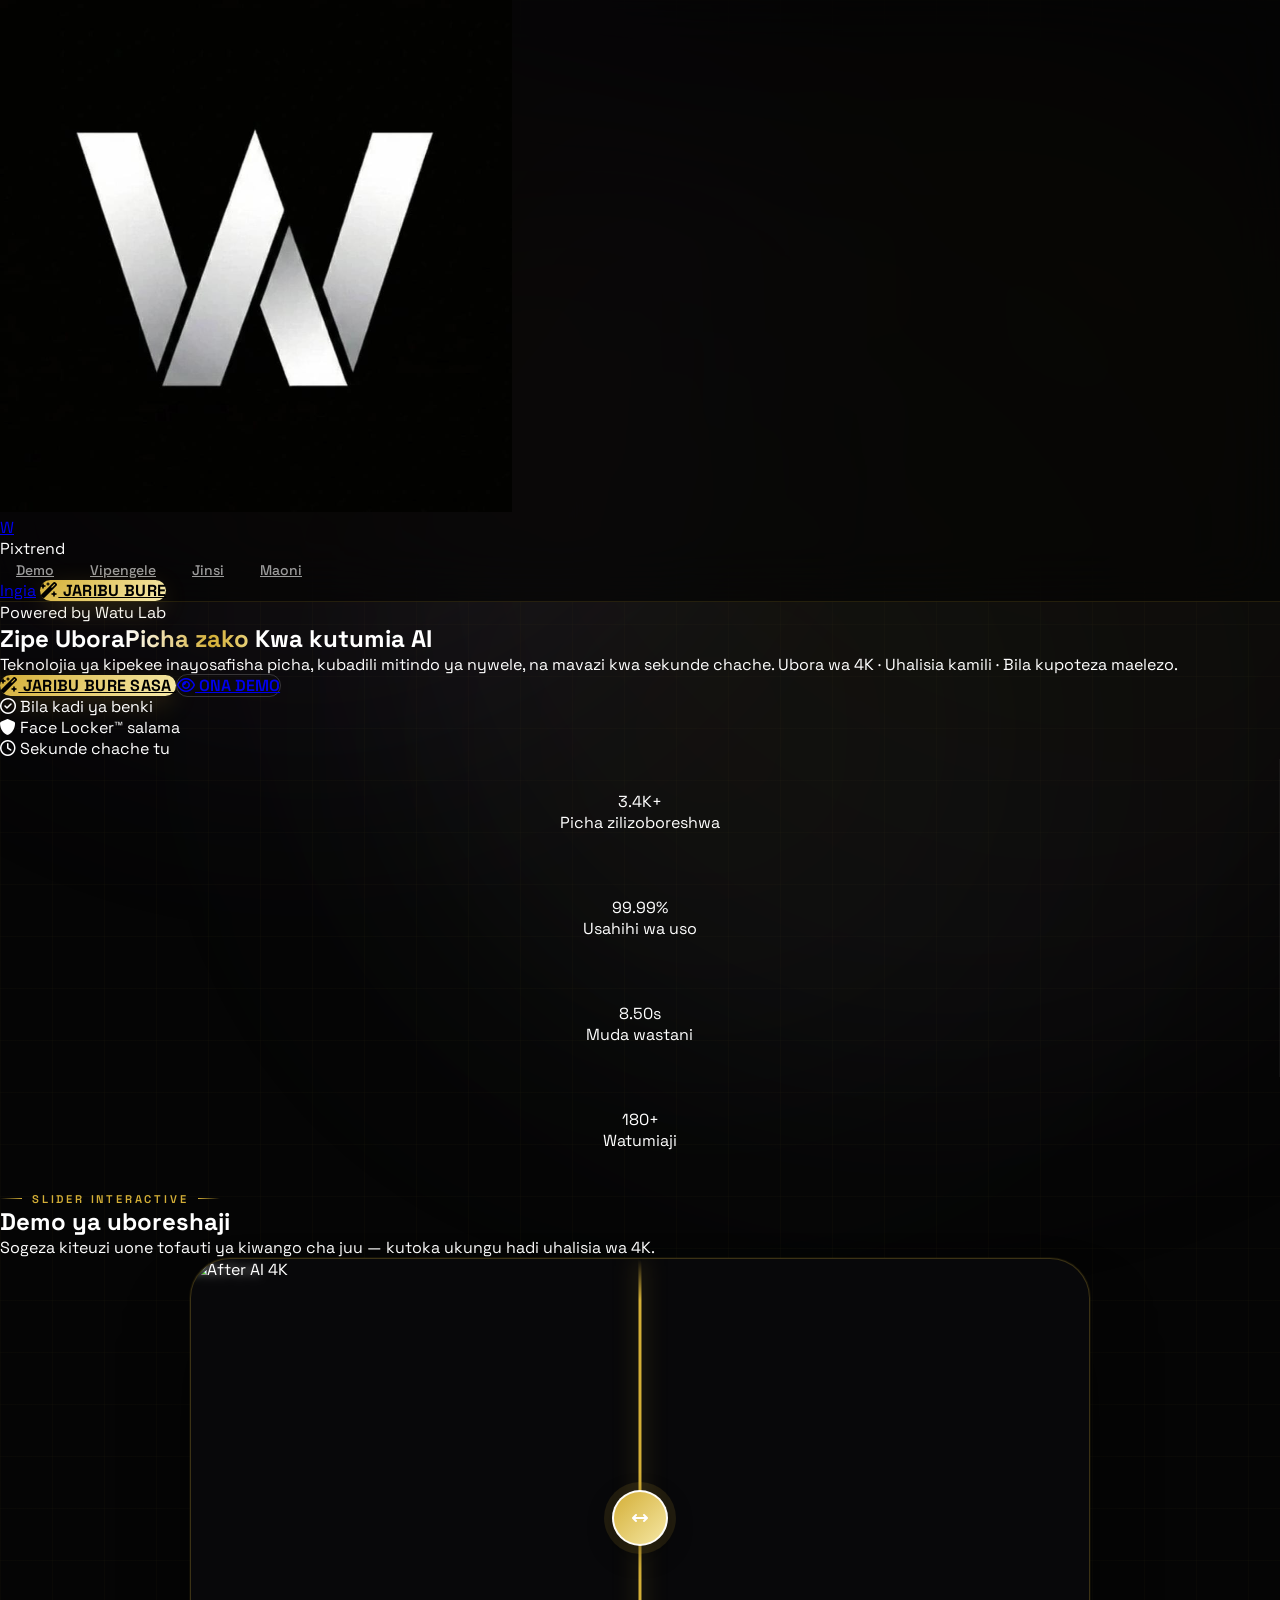
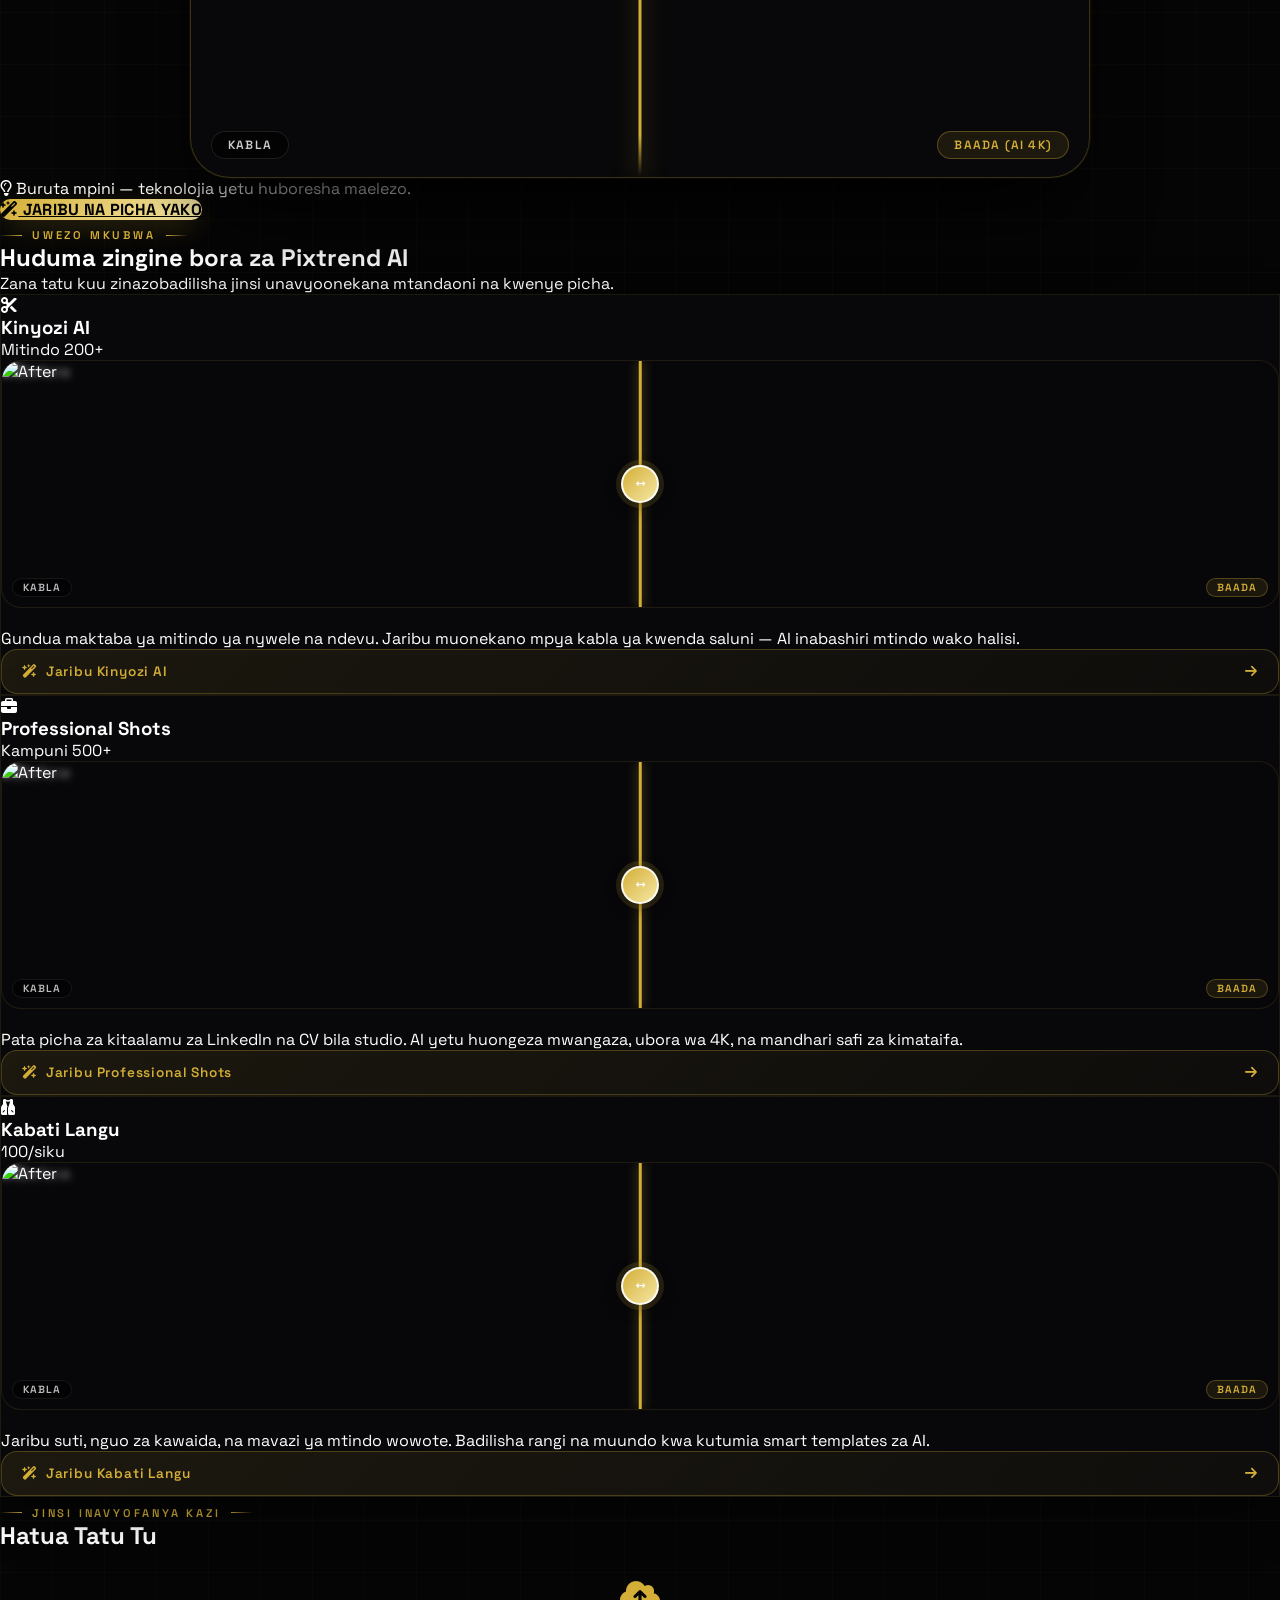
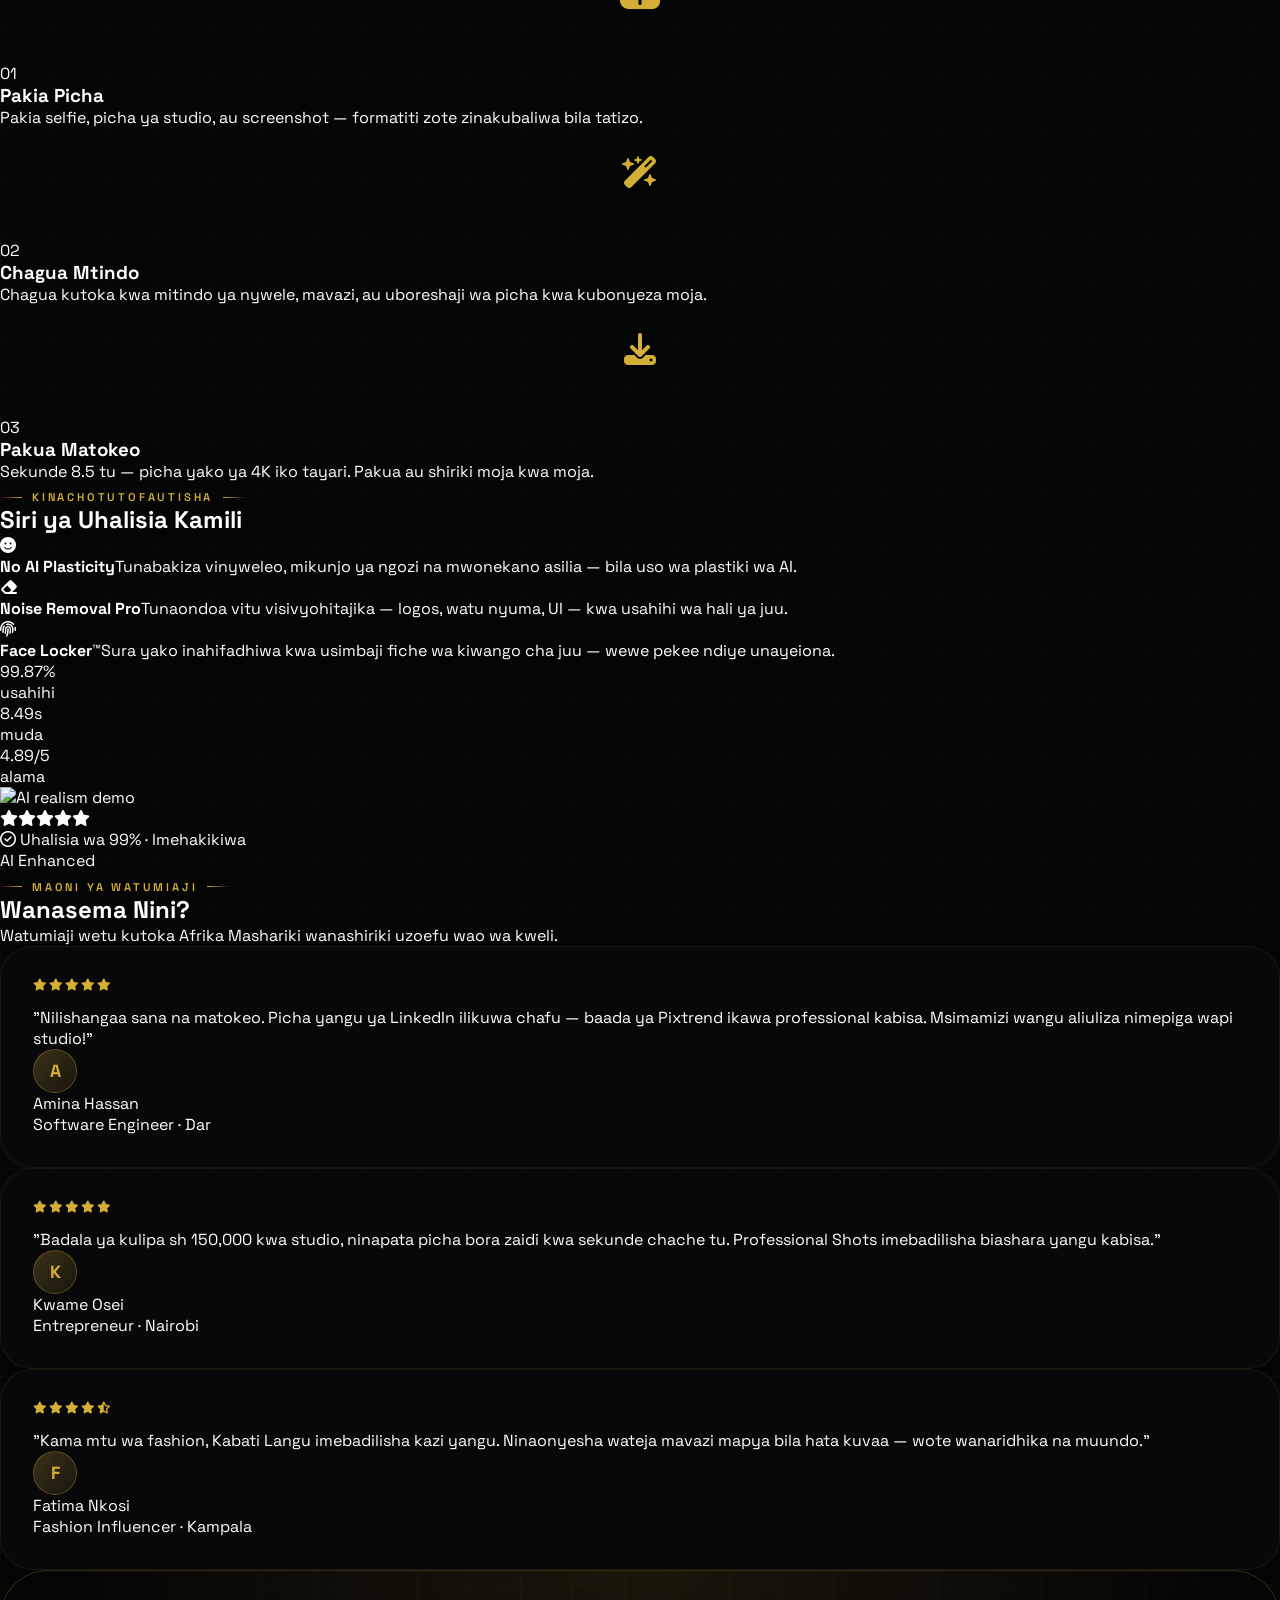
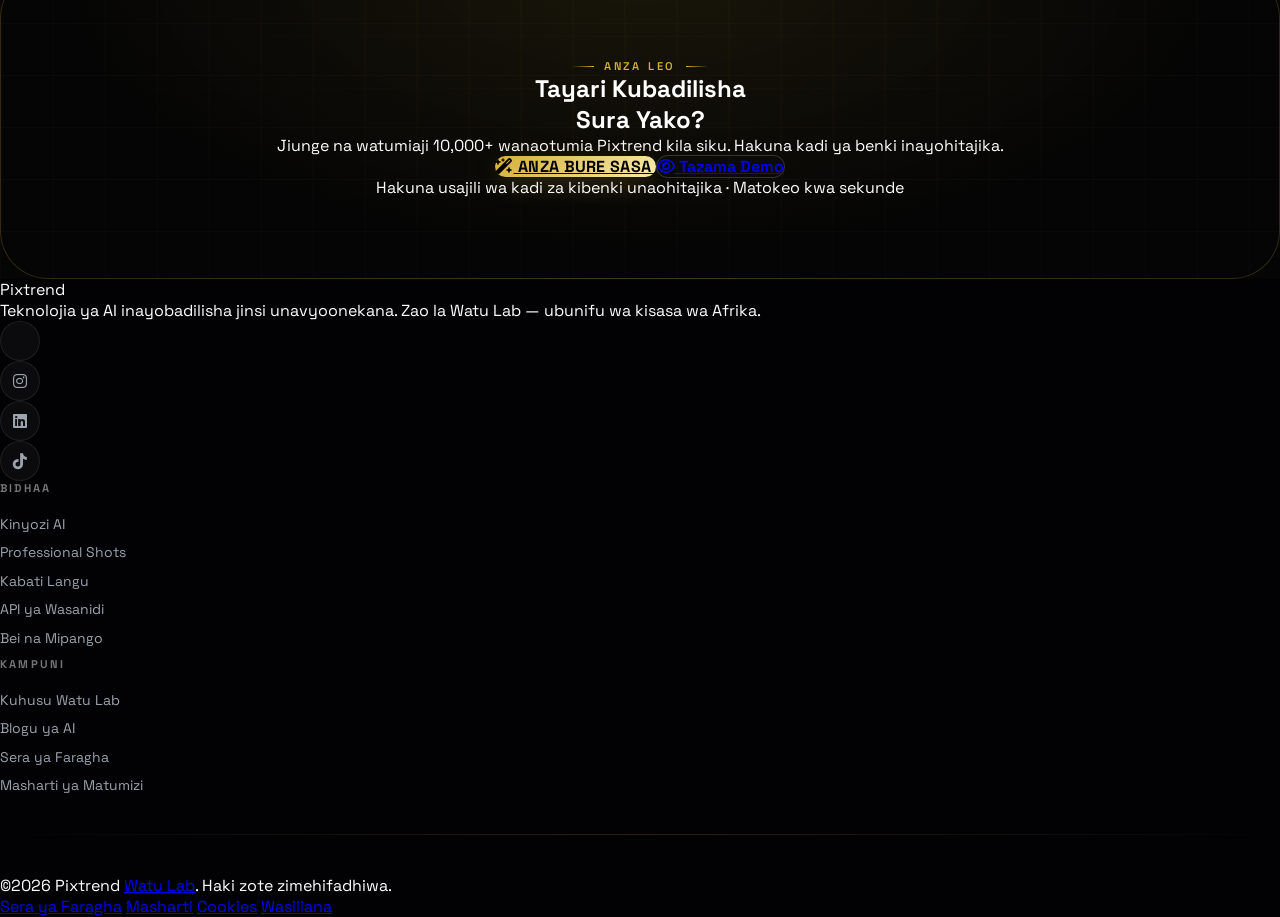
==== commit feed48dc: "remove the no in huduma zingine cards" ====
--- a/pixtrend.html
+++ b/pixtrend.html
@@ -355,7 +355,7 @@
     </h1>
 
     <p class="text-gray-300 text-base sm:text-lg md:text-xl max-w-2xl mx-auto mb-8 md:mb-10 font-light leading-relaxed px-2">
-      Teknolojia ya kipekee inayosafisha picha, kubadili mitindo ya nywele, na mavazi kwa sekunde moja.
+      Teknolojia ya kipekee inayosafisha picha, kubadili mitindo ya nywele, na mavazi kwa sekunde chache.
       <span class="block mt-2 text-primary-gold-light font-medium">Ubora wa 4K · Uhalisia kamili · Bila kupoteza maelezo.</span>
     </p>
 
@@ -364,7 +364,7 @@
         <i class="fa-solid fa-wand-magic-sparkles"></i> JARIBU BURE SASA
       </a>
       <a href="#demo" class="btn-outline w-full sm:w-auto px-6 py-3.5 md:px-10 md:py-4 text-sm md:text-base flex justify-center items-center gap-2 text-white/80">
-        <i class="fa-regular fa-eye text-primary-gold/70"></i> ONA MAAJABU
+        <i class="fa-regular fa-eye text-primary-gold/70"></i> ONA DEMO
       </a>
     </div>
 
@@ -385,20 +385,20 @@
   <div class="max-w-5xl mx-auto px-6">
     <div class="grid grid-cols-2 md:grid-cols-4 reveal">
       <div class="stat-card">
-        <div class="text-4xl md:text-5xl font-black text-primary-gold mb-1.5 tracking-tight"><span class="counter-val" data-target="10000" data-suffix="+" data-compact="true">0</span></div>
-        <p class="text-gray-400 text-xs md:text-sm">Picha zilizosafishwa</p>
+        <div class="text-4xl md:text-5xl font-black text-primary-gold mb-1.5 tracking-tight"><span class="counter-val" data-target="3400" data-suffix="+" data-compact="true">0</span></div>
+        <p class="text-gray-400 text-xs md:text-sm">Picha zilizoboreshwa</p>
       </div>
       <div class="stat-card">
-        <div class="text-4xl md:text-5xl font-black text-primary-gold mb-1.5 tracking-tight"><span class="counter-val" data-target="98" data-suffix="%">0</span></div>
+        <div class="text-4xl md:text-5xl font-black text-primary-gold mb-1.5 tracking-tight"><span class="counter-val" data-target="99.99" data-suffix="%" data-decimal="true">0</span></div>
         <p class="text-gray-400 text-xs md:text-sm">Usahihi wa uso</p>
       </div>
       <div class="stat-card">
-        <div class="text-4xl md:text-5xl font-black text-primary-gold mb-1.5 tracking-tight"><span class="counter-val" data-target="2.3" data-suffix="s" data-decimal="true">0</span></div>
+        <div class="text-4xl md:text-5xl font-black text-primary-gold mb-1.5 tracking-tight"><span class="counter-val" data-target="8.5" data-suffix="s" data-decimal="true">0</span></div>
         <p class="text-gray-400 text-xs md:text-sm">Muda wastani</p>
       </div>
       <div class="stat-card">
-        <div class="text-4xl md:text-5xl font-black text-primary-gold mb-1.5 tracking-tight"><span class="counter-val" data-target="500" data-suffix="+">0</span></div>
-        <p class="text-gray-400 text-xs md:text-sm">Kampuni zinazotumia</p>
+        <div class="text-4xl md:text-5xl font-black text-primary-gold mb-1.5 tracking-tight"><span class="counter-val" data-target="180" data-suffix="+">0</span></div>
+        <p class="text-gray-400 text-xs md:text-sm">Watumiaji</p>
       </div>
     </div>
   </div>
@@ -408,7 +408,7 @@
   <div class="text-center max-w-3xl mx-auto mb-10 md:mb-14 reveal">
     <span class="section-label">SLIDER INTERACTIVE</span>
     <h2 class="text-4xl md:text-6xl font-black mt-4 mb-4 tracking-tighter">
-      Uwezo wa <span class="text-primary-gold">Boresha</span>
+      Demo ya <span class="text-primary-gold">uboreshaji</span>
     </h2>
     <p class="text-gray-400 text-base md:text-lg">Sogeza kiteuzi uone tofauti ya kiwango cha juu — kutoka ukungu hadi uhalisia wa 4K.</p>
   </div>
@@ -444,7 +444,7 @@
   <div class="text-center mb-10 md:mb-14 reveal">
     <span class="section-label">UWEZO MKUBWA</span>
     <h2 class="text-4xl md:text-6xl font-black mt-4 mb-4 tracking-tighter">
-      Zana za <span class="text-primary-gold">Kizalendo</span> za AI
+      Huduma zingine bora za <span class="text-primary-gold">Pixtrend</span> AI
     </h2>
     <p class="text-gray-400 max-w-2xl mx-auto text-base">Zana tatu kuu zinazobadilisha jinsi unavyoonekana mtandaoni na kwenye picha.</p>
   </div>
@@ -457,7 +457,6 @@
           <div class="h-12 w-12 bg-gradient-to-br from-brand-grey to-brand-dark border border-primary-gold/25 text-primary-gold rounded-2xl flex items-center justify-center text-xl shadow-xl"><i class="fas fa-scissors"></i></div>
           <div><h3 class="text-lg md:text-xl font-black leading-tight tracking-tight">Kinyozi AI</h3><p class="text-xs text-primary-gold/70">Mitindo 200+</p></div>
         </div>
-        <span class="text-xs font-mono font-bold text-white/30 bg-white/5 px-2.5 py-1 rounded-full border border-white/10">01</span>
       </div>
       <div class="mini-ba">
         <img src="https://images.pexels.com/photos/3998420/pexels-photo-3998420.jpeg?auto=compress&cs=tinysrgb&w=600&h=400&fit=crop" alt="Before" class="mini-ba-base" style="filter:blur(3.5px) saturate(.22) brightness(.62) contrast(.82)">
@@ -481,7 +480,6 @@
           <div class="h-12 w-12 bg-gradient-to-br from-brand-grey to-brand-dark border border-primary-gold/25 text-primary-gold rounded-2xl flex items-center justify-center text-xl shadow-xl"><i class="fas fa-briefcase"></i></div>
           <div><h3 class="text-lg md:text-xl font-black leading-tight tracking-tight">Professional Shots</h3><p class="text-xs text-primary-gold/70">Kampuni 500+</p></div>
         </div>
-        <span class="text-xs font-mono font-bold text-white/30 bg-white/5 px-2.5 py-1 rounded-full border border-white/10">02</span>
       </div>
       <div class="mini-ba">
         <img src="https://images.pexels.com/photos/3778619/pexels-photo-3778619.jpeg?auto=compress&cs=tinysrgb&w=600&h=400&fit=crop" alt="Before" class="mini-ba-base" style="filter:blur(3.5px) saturate(.18) brightness(.58) contrast(.8)">
@@ -505,7 +503,6 @@
           <div class="h-12 w-12 bg-gradient-to-br from-brand-grey to-brand-dark border border-primary-gold/25 text-primary-gold rounded-2xl flex items-center justify-center text-xl shadow-xl"><i class="fas fa-vest"></i></div>
           <div><h3 class="text-lg md:text-xl font-black leading-tight tracking-tight">Kabati Langu</h3><p class="text-xs text-primary-gold/70">100/siku</p></div>
         </div>
-        <span class="text-xs font-mono font-bold text-white/30 bg-white/5 px-2.5 py-1 rounded-full border border-white/10">03</span>
       </div>
       <div class="mini-ba">
         <img src="https://images.pexels.com/photos/994517/pexels-photo-994517.jpeg?auto=compress&cs=tinysrgb&w=600&h=400&fit=crop" alt="Before" class="mini-ba-base" style="filter:blur(3.5px) saturate(.14) brightness(.56) contrast(.78)">
@@ -549,7 +546,7 @@
         <div class="step-icon bg-gradient-to-br from-brand-grey to-black border border-primary-gold/18 shadow-xl"><i class="fas fa-download"></i></div>
         <div class="text-xs font-mono font-bold text-primary-gold/50 mb-2 tracking-widest">03</div>
         <h3 class="text-xl font-bold mb-2 tracking-tight">Pakua Matokeo</h3>
-        <p class="text-gray-400 text-sm leading-relaxed">Sekunde 2.3 tu — picha yako ya 4K iko tayari. Pakua au shiriki moja kwa moja.</p>
+        <p class="text-gray-400 text-sm leading-relaxed">Sekunde 8.5 tu — picha yako ya 4K iko tayari. Pakua au shiriki moja kwa moja.</p>
       </div>
     </div>
   </div>
@@ -578,11 +575,11 @@
       </div>
       <div class="grid grid-cols-3 gap-3">
         <div class="text-center p-3 md:p-4 rounded-2xl bg-primary-gold/5 border border-primary-gold/14">
-          <div class="text-2xl md:text-3xl font-black text-primary-gold tracking-tight"><span class="counter-val" data-target="98" data-suffix="%">0</span></div>
+          <div class="text-2xl md:text-3xl font-black text-primary-gold tracking-tight"><span class="counter-val" data-target="99.99" data-suffix="%" data-decimal="true">0</span></div>
           <p class="text-gray-500 text-[10px] md:text-xs mt-1 uppercase font-bold tracking-wider">usahihi</p>
         </div>
         <div class="text-center p-3 md:p-4 rounded-2xl bg-primary-gold/5 border border-primary-gold/14">
-          <div class="text-2xl md:text-3xl font-black text-primary-gold tracking-tight"><span class="counter-val" data-target="2.3" data-suffix="s" data-decimal="true">0</span></div>
+          <div class="text-2xl md:text-3xl font-black text-primary-gold tracking-tight"><span class="counter-val" data-target="8.5" data-suffix="s" data-decimal="true">0</span></div>
           <p class="text-gray-500 text-[10px] md:text-xs mt-1 uppercase font-bold tracking-wider">muda</p>
         </div>
         <div class="text-center p-3 md:p-4 rounded-2xl bg-primary-gold/5 border border-primary-gold/14">
@@ -667,7 +664,7 @@
             <i class="fa-regular fa-eye text-primary-gold/70"></i> Tazama Demo
           </a>
         </div>
-        <p class="text-gray-500 text-[10px] md:text-xs mt-6 font-medium tracking-wide">Hakuna usajili unaohitajika · Matokeo kwa sekunde</p>
+        <p class="text-gray-500 text-[10px] md:text-xs mt-6 font-medium tracking-wide">Hakuna usajili wa kadi za kibenki unaohitajika · Matokeo kwa sekunde</p>
       </div>
     </div>
   </div>
@@ -682,10 +679,10 @@
         <p class="font-black text-2xl md:text-3xl tracking-tighter bg-gradient-to-r from-white to-primary-gold bg-clip-text text-transparent mb-3">Pixtrend</p>
         <p class="text-gray-400 text-sm leading-relaxed mb-6 max-w-xs">Teknolojia ya AI inayobadilisha jinsi unavyoonekana. Zao la Watu Lab — ubunifu wa kisasa wa Afrika.</p>
         <div class="flex gap-2.5">
-          <a href="#" class="social-btn"><i class="fa-brands fa-x-twitter text-sm"></i></a>
-          <a href="#" class="social-btn"><i class="fa-brands fa-instagram text-sm"></i></a>
-          <a href="#" class="social-btn"><i class="fa-brands fa-linkedin text-sm"></i></a>
-          <a href="#" class="social-btn"><i class="fa-brands fa-tiktok text-sm"></i></a>
+          <a href="https://www.youtube.com/@Pixtrend" class="social-btn"><i class="fa-brands fa-x-youtube text-sm"></i></a>
+          <a href="https://www.instagram.com/watu.lab" class="social-btn"><i class="fa-brands fa-instagram text-sm"></i></a>
+          <a href="https://www.linkedin.com/company/pixtrend" class="social-btn"><i class="fa-brands fa-linkedin text-sm"></i></a>
+          <a href="https://www.tiktok.com/@pixtrend" class="social-btn"><i class="fa-brands fa-tiktok text-sm"></i></a>
         </div>
       </div>
 
@@ -751,7 +748,7 @@
       if (isCompact && cur >= 1000) {
         display = (cur / 1000).toFixed(cur < 10000 ? 1 : 0) + 'K';
       } else if (isDecimal) {
-        display = cur.toFixed(1);
+        display = cur.toFixed(2);
       } else {
         display = Math.round(cur).toLocaleString();
       }
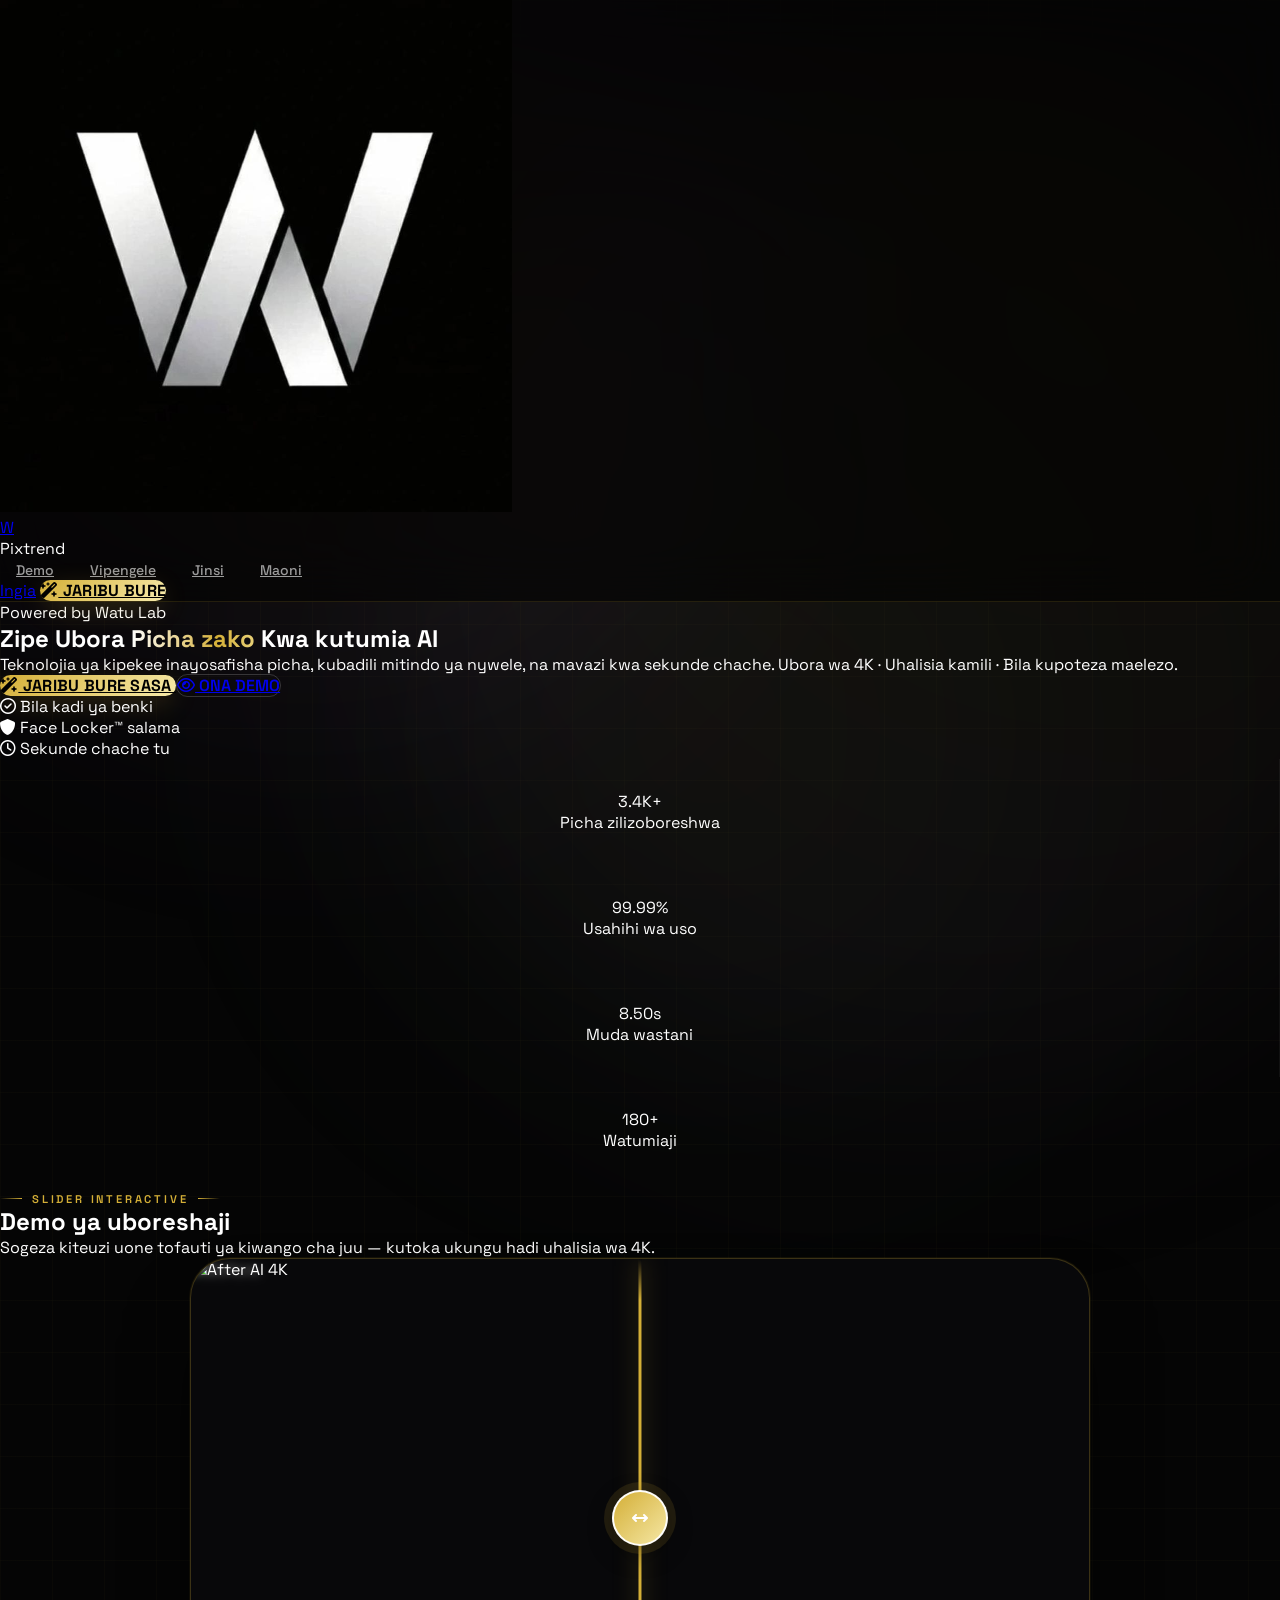
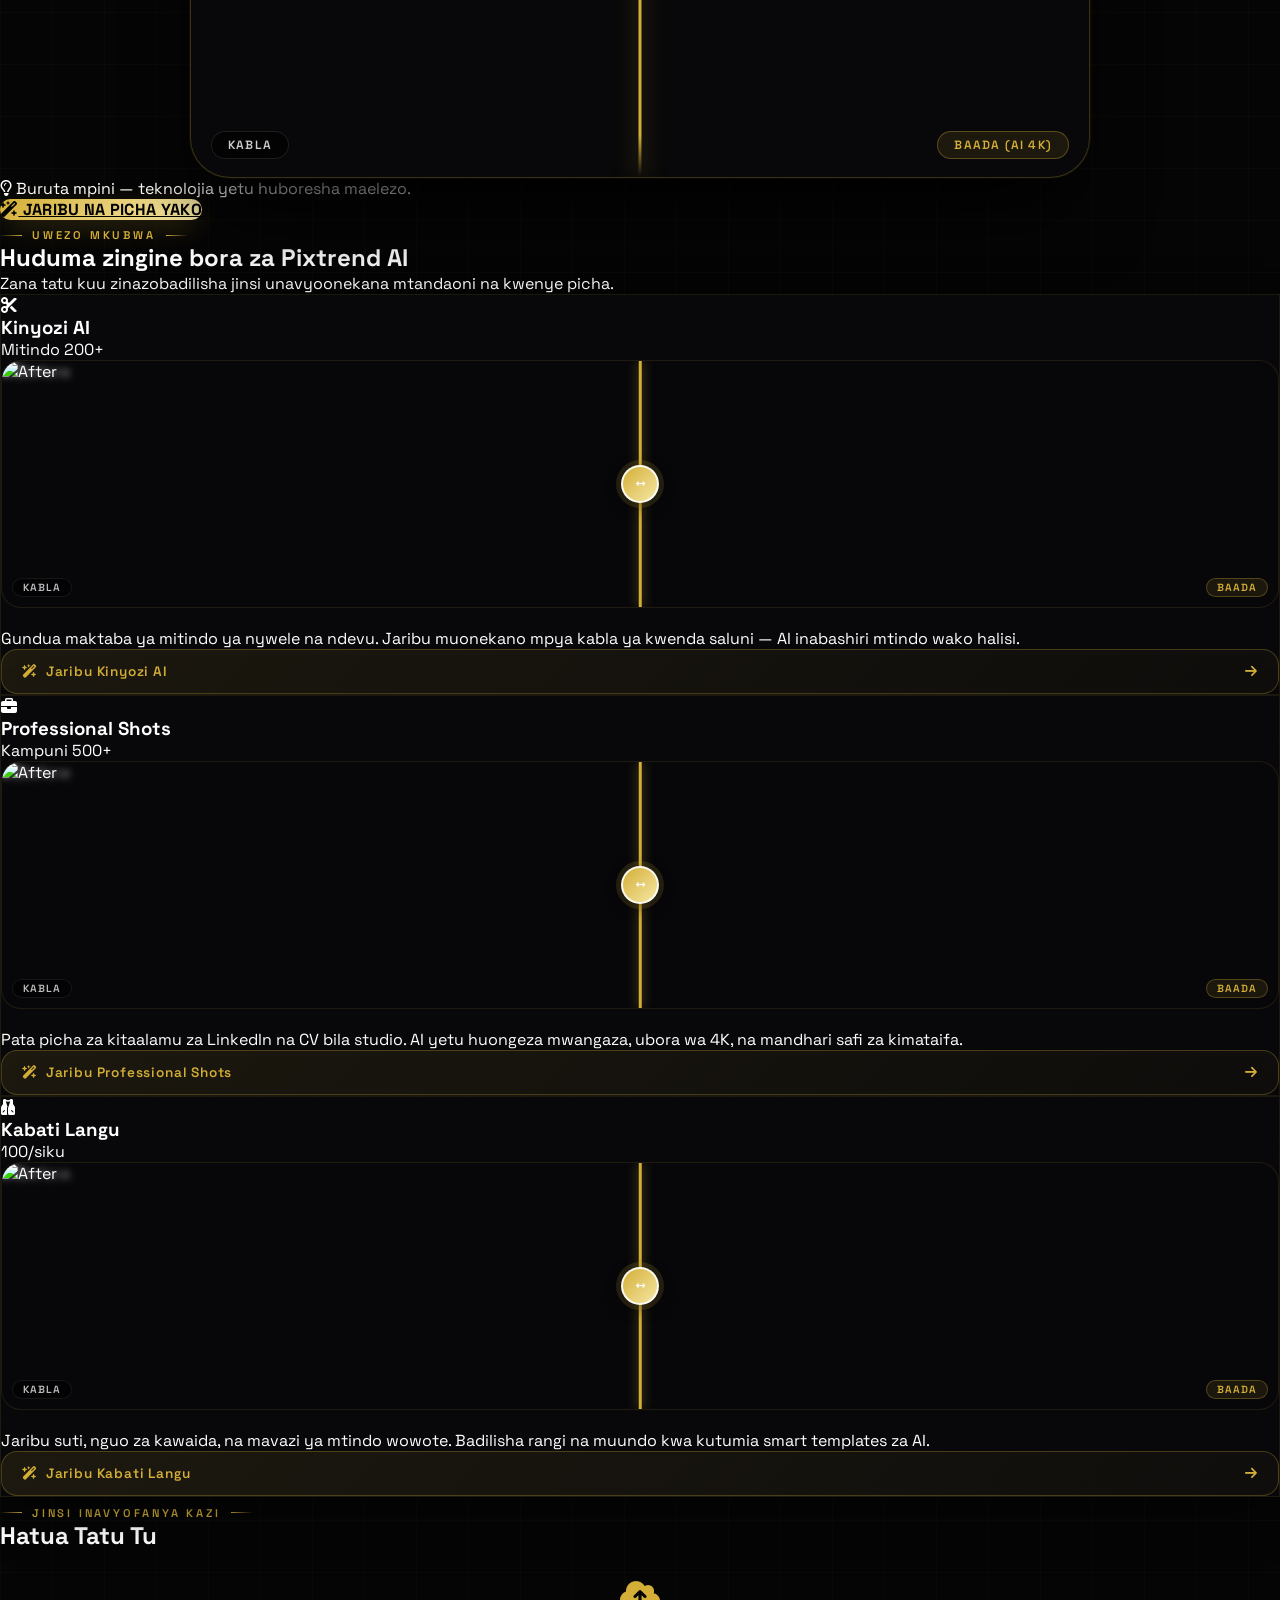
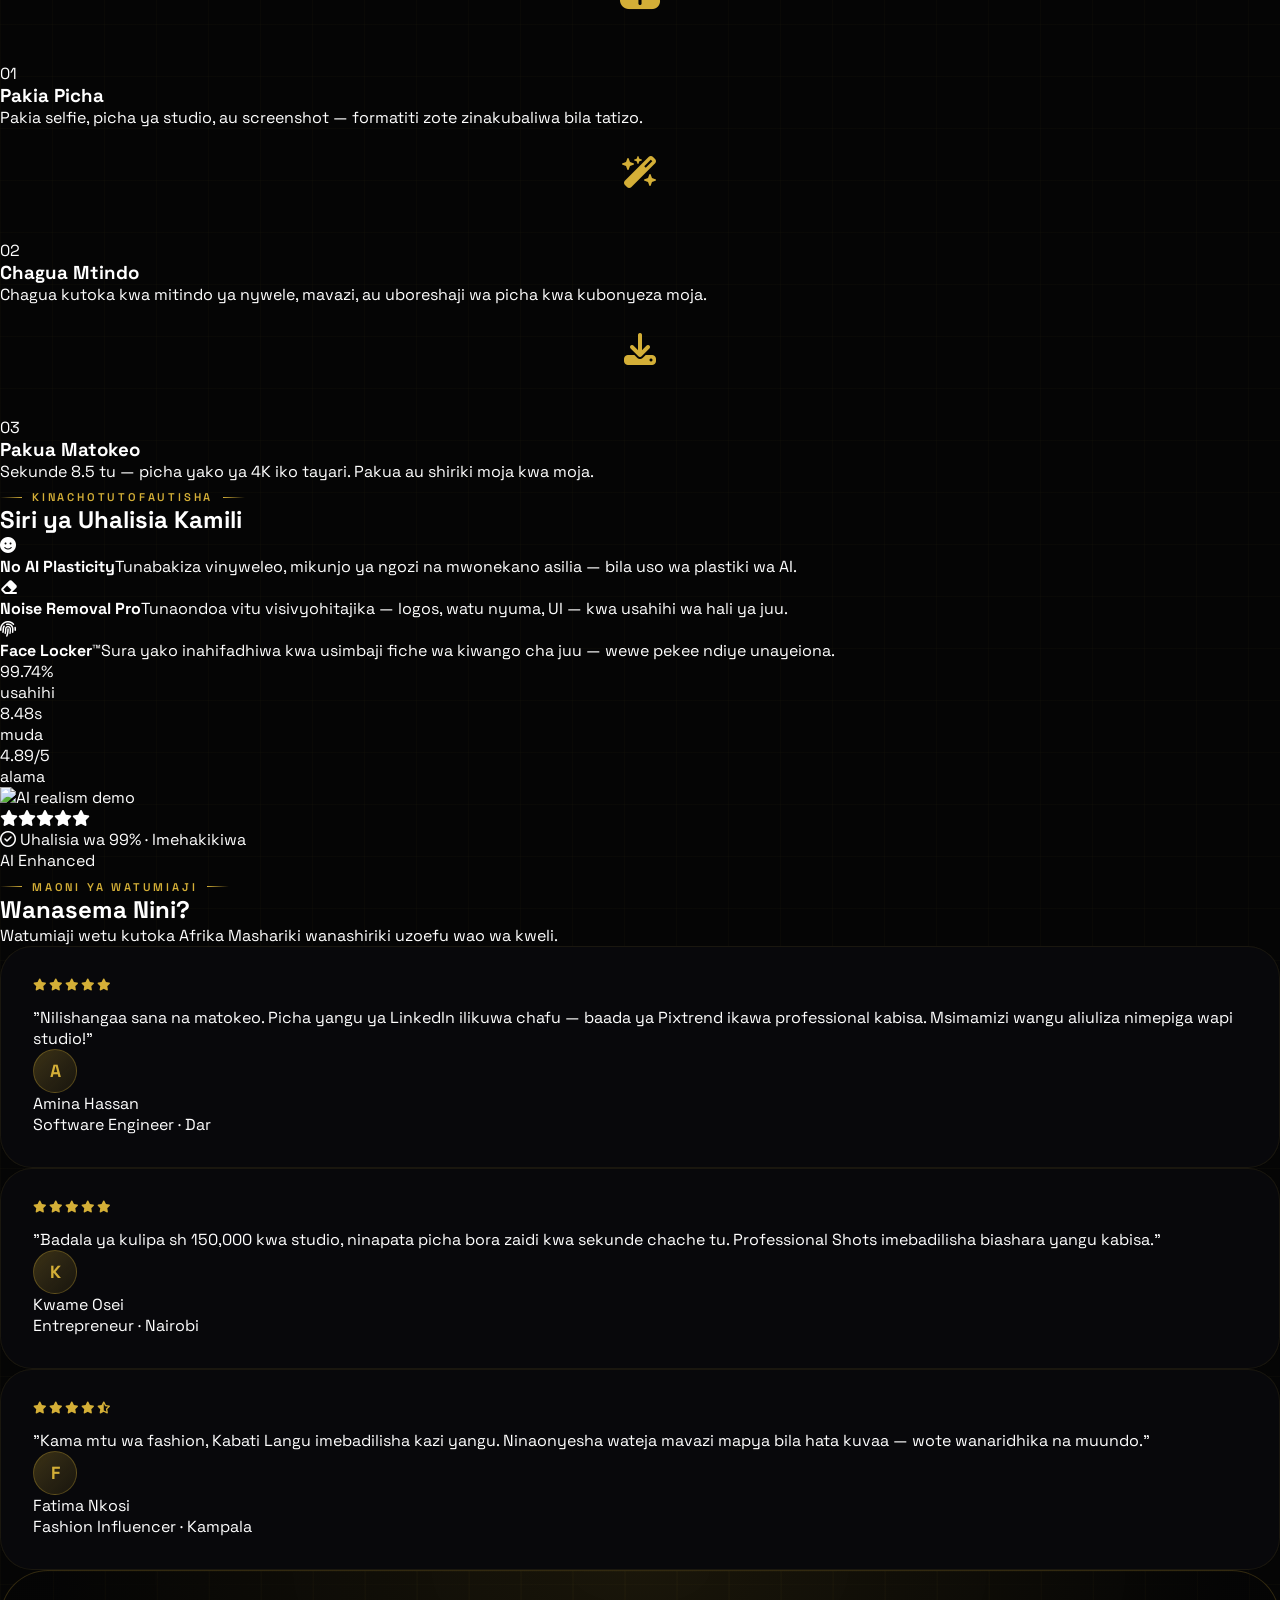
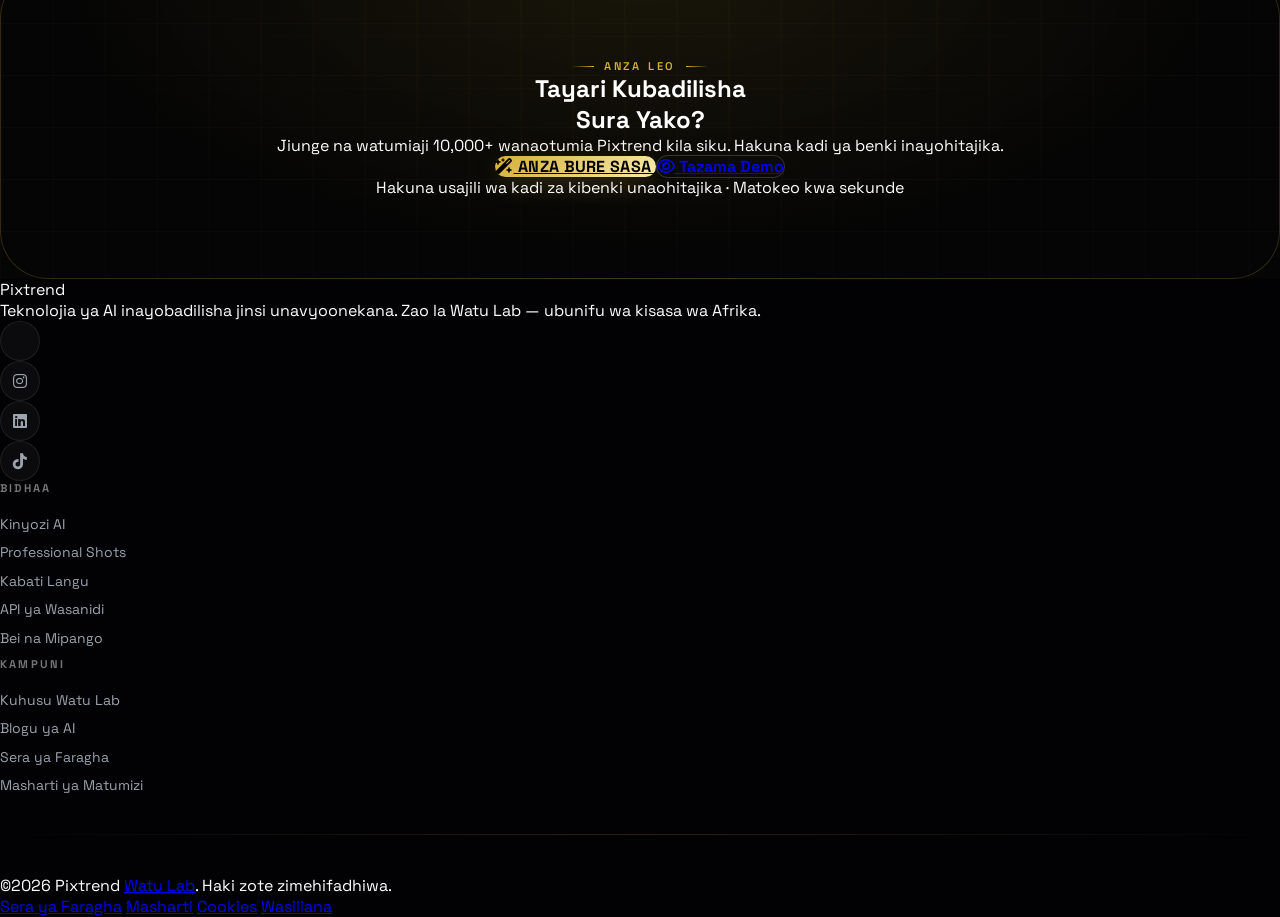
==== commit 772b3c24: "spelling" ====
--- a/pixtrend.html
+++ b/pixtrend.html
@@ -350,7 +350,7 @@
     </div>
 
     <h1 class="text-5xl sm:text-6xl md:text-7xl lg:text-8xl font-black tracking-tighter leading-[1.05] mb-6 md:mb-7 mx-auto max-w-4xl">
-      <span class="block">Zipe Ubora<span class="shimmer-text">Picha zako</span></span>
+      <span class="block">Zipe Ubora <span class="shimmer-text">Picha zako</span></span>
       <span class="block text-transparent bg-clip-text bg-gradient-to-r from-white via-primary-gold-light to-primary-gold">Kwa kutumia AI</span>
     </h1>
 
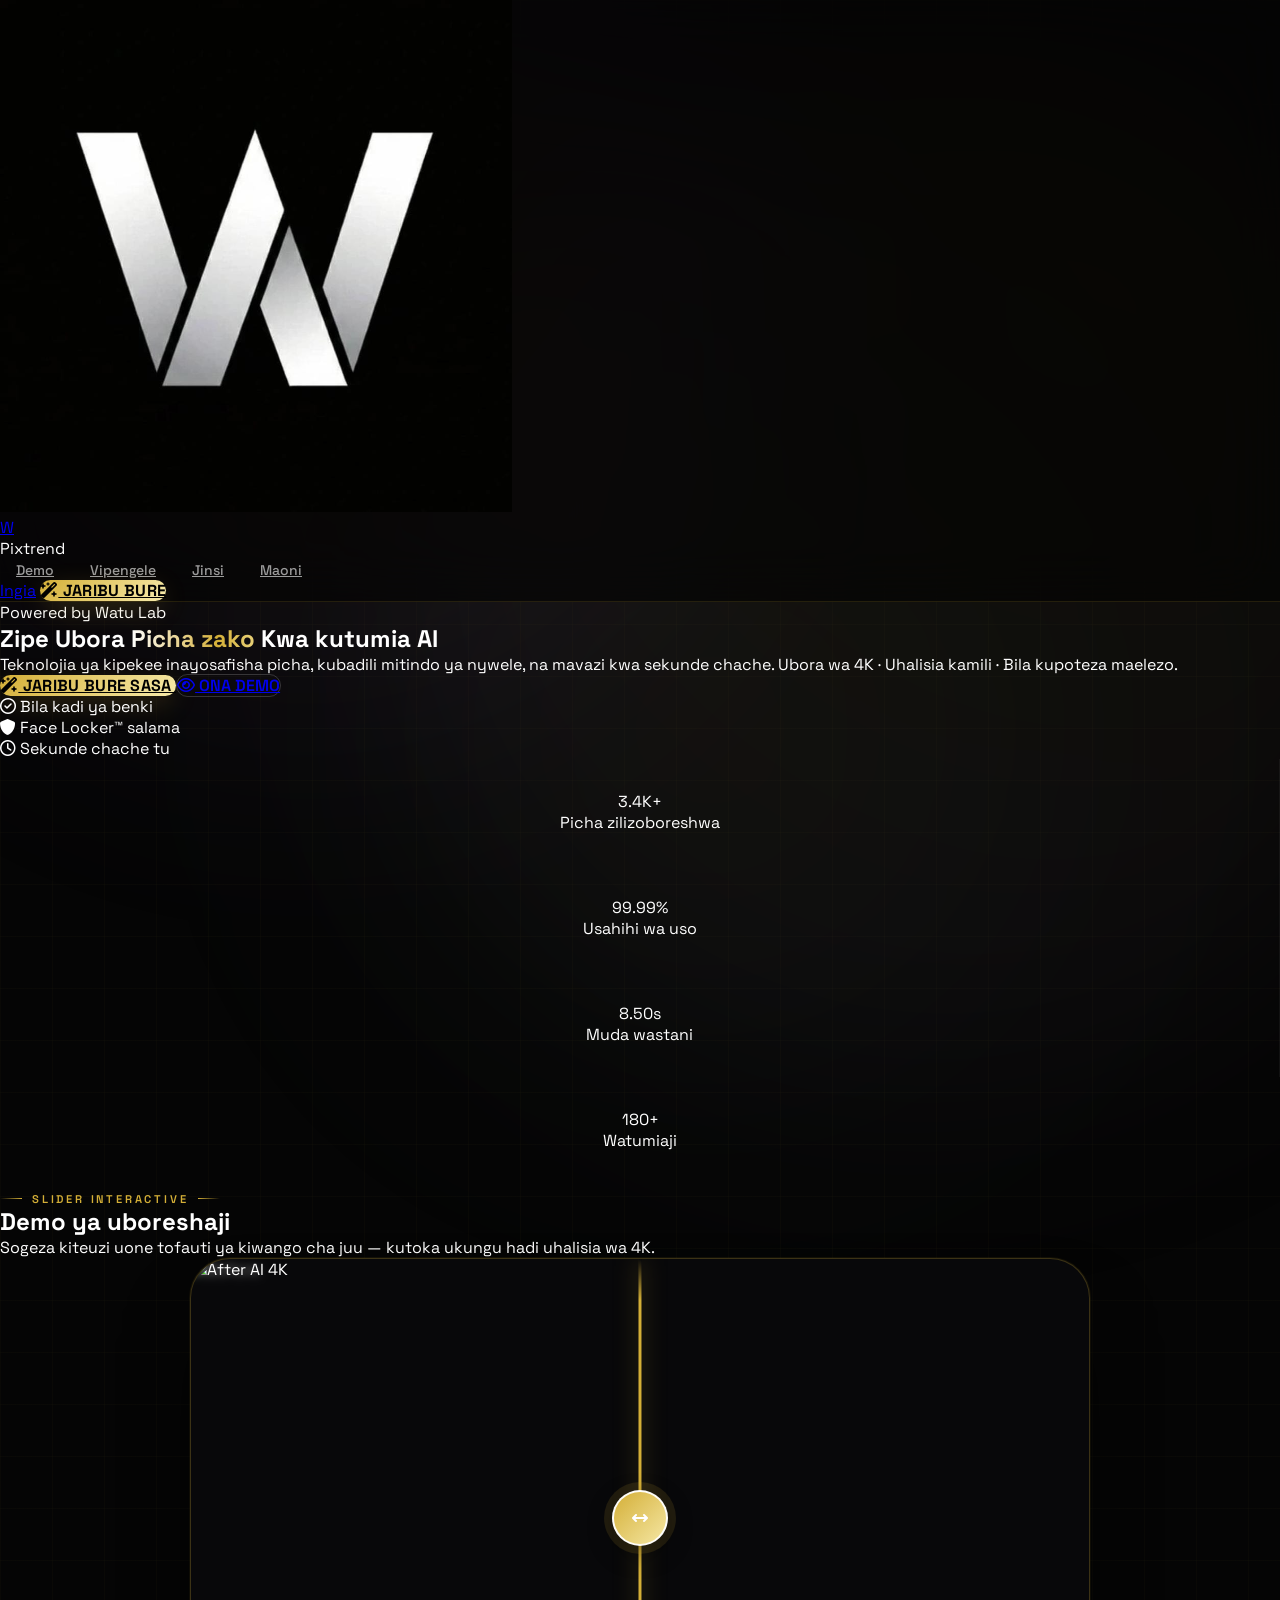
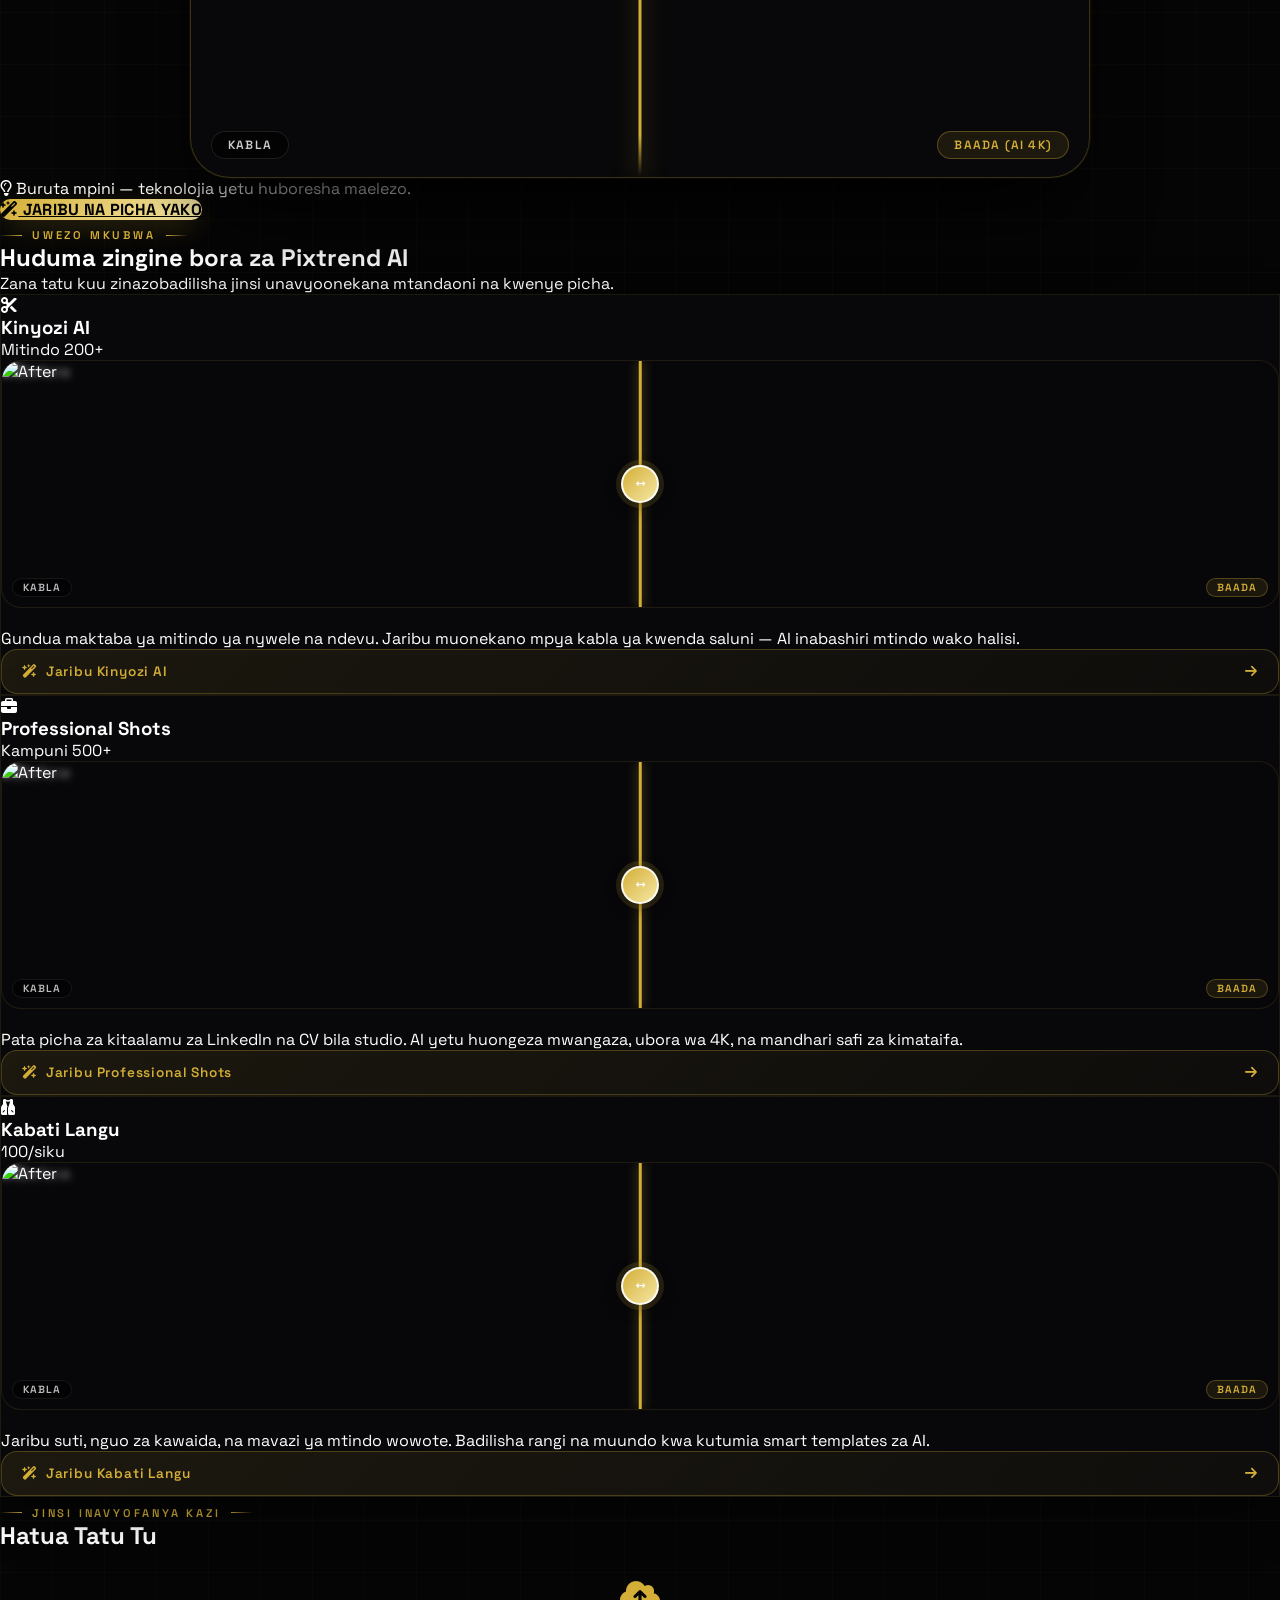
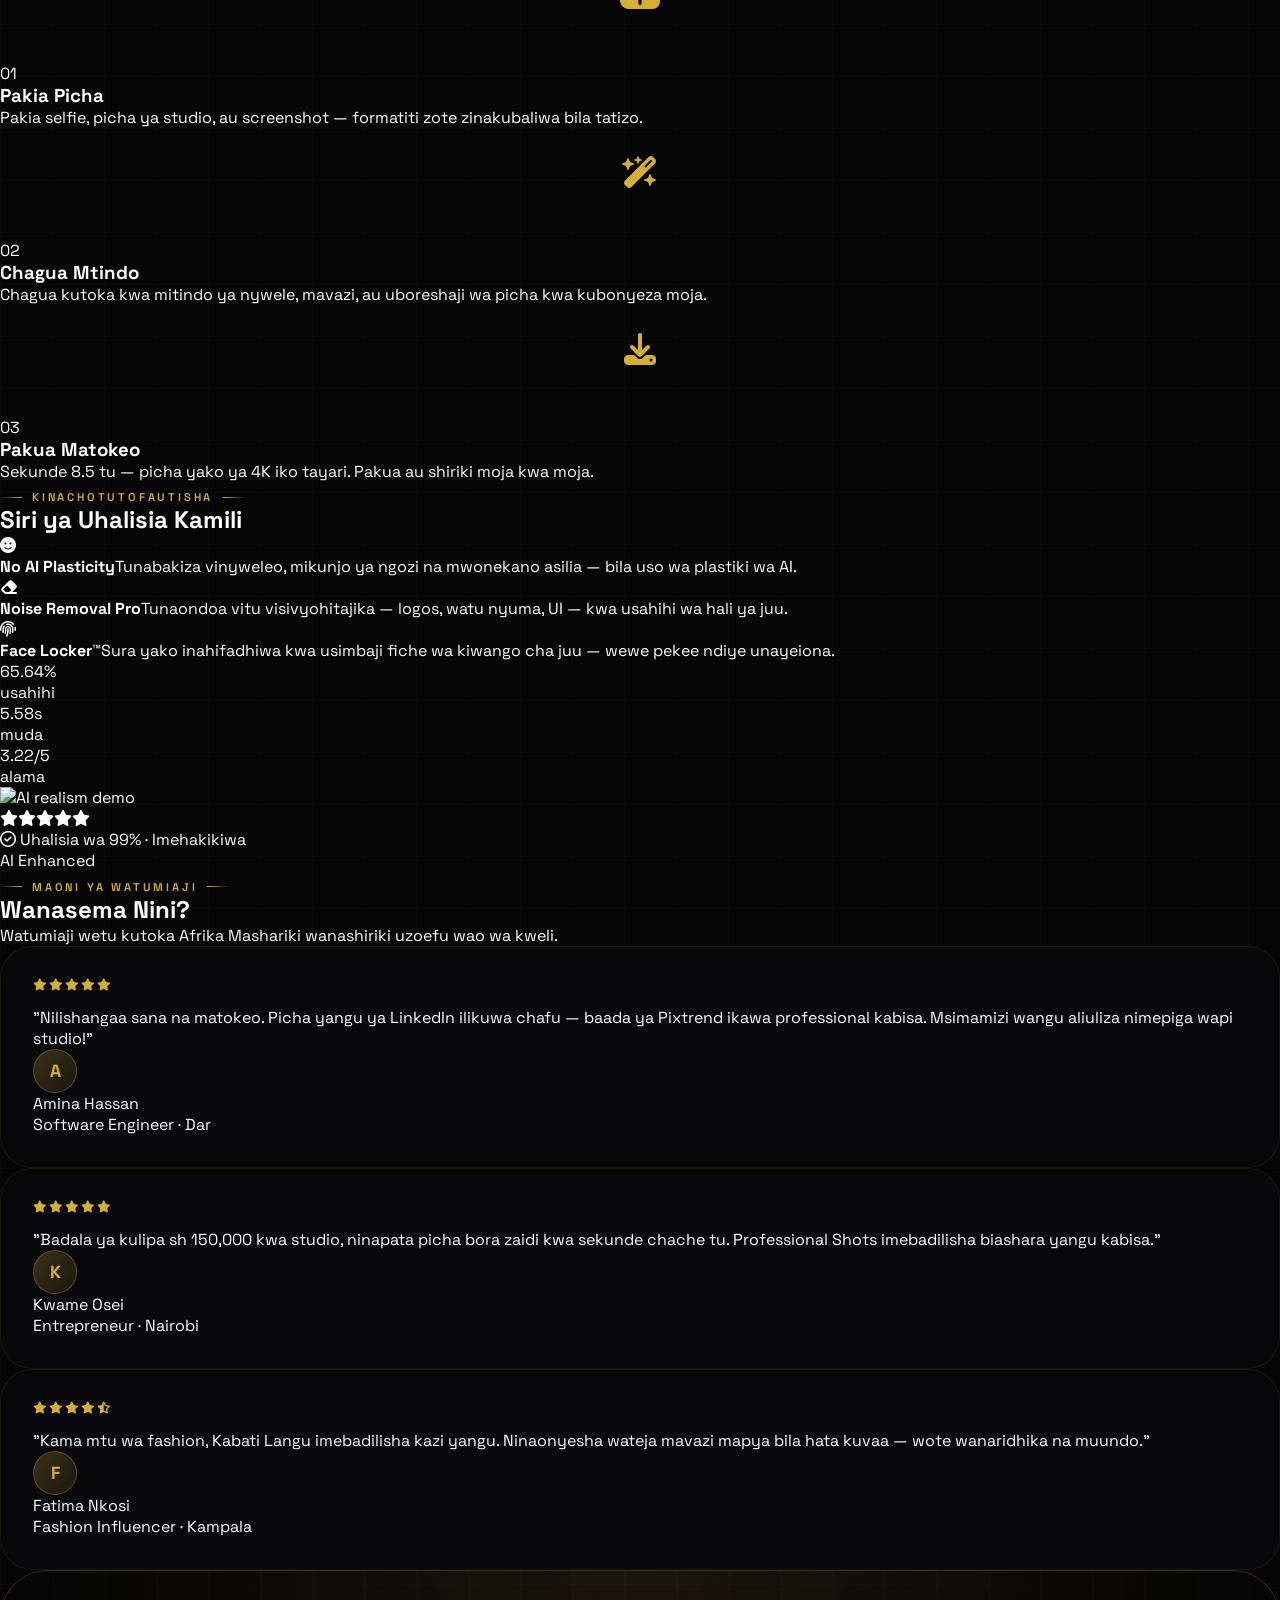
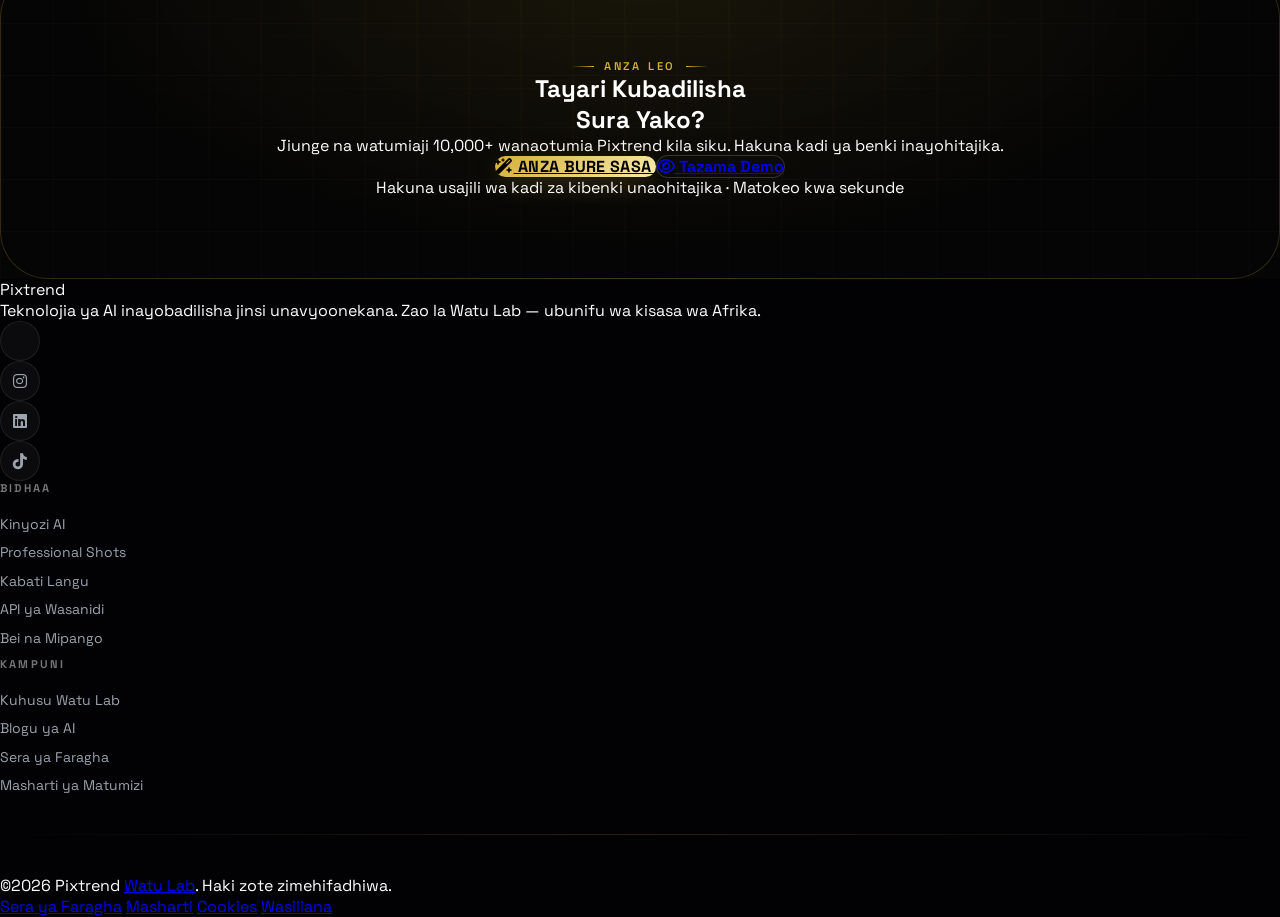
==== commit 43f7acd2: "fix footers and intro notranslate" ====
--- a/pixtrend.html
+++ b/pixtrend.html
@@ -1,11 +1,13 @@
 <!DOCTYPE html>
 <html lang="sw">
+
 <head>
   <meta charset="UTF-8">
   <meta name="viewport" content="width=device-width, initial-scale=1.0, maximum-scale=1.0, user-scalable=yes">
   <title>Pixtrend · AI Visual Excellence | Watu Lab</title>
-  
-  <link href="https://fonts.googleapis.com/css2?family=Space+Grotesk:wght@300;400;500;600;700&display=swap" rel="stylesheet">
+
+  <link href="https://fonts.googleapis.com/css2?family=Space+Grotesk:wght@300;400;500;600;700&display=swap"
+    rel="stylesheet">
   <link rel="stylesheet" href="https://cdnjs.cloudflare.com/ajax/libs/font-awesome/6.4.0/css/all.min.css">
   <script src="https://cdn.tailwindcss.com"></script>
   <script>
@@ -21,8 +23,8 @@
           },
           keyframes: {
             fluidMove: { '0%': { transform: 'translate(0%,0%) scale(1)' }, '50%': { transform: 'translate(-7%,-5%) scale(1.18)' }, '100%': { transform: 'translate(5%,7%) scale(1.1)' } },
-            morphGradient: { '0%': { backgroundPosition:'0% 50%' }, '50%': { backgroundPosition:'100% 50%' }, '100%': { backgroundPosition:'0% 50%' } },
-            shimmer: { '0%': { backgroundPosition:'200% 0' }, '100%': { backgroundPosition:'-200% 0' } }
+            morphGradient: { '0%': { backgroundPosition: '0% 50%' }, '50%': { backgroundPosition: '100% 50%' }, '100%': { backgroundPosition: '0% 50%' } },
+            shimmer: { '0%': { backgroundPosition: '200% 0' }, '100%': { backgroundPosition: '-200% 0' } }
           }
         }
       }
@@ -30,123 +32,627 @@
   </script>
 
   <style>
-    *, *::before, *::after { margin:0; padding:0; box-sizing:border-box; }
-    html { scroll-behavior: smooth; }
-    body { 
-      background:#050505; 
-      font-family:'Space Grotesk', sans-serif; 
-      color:#fff; 
-      overflow-x:hidden; 
-      -webkit-font-smoothing:antialiased; 
-      font-feature-settings: "ss02","cv05";
+    *,
+    *::before,
+    *::after {
+      margin: 0;
+      padding: 0;
+      box-sizing: border-box;
+    }
+
+    html {
+      scroll-behavior: smooth;
+    }
+
+    body {
+      background: #050505;
+      font-family: 'Space Grotesk', sans-serif;
+      color: #fff;
+      overflow-x: hidden;
+      -webkit-font-smoothing: antialiased;
+      font-feature-settings: "ss02", "cv05";
       width: 100%;
       max-width: 100vw;
     }
 
     /* FLUID BG */
-    .fluid-bg { position:fixed; inset:0; z-index:-1; pointer-events:none; }
-    .fluid-orb { position:absolute; border-radius:50%; filter:blur(90px); mix-blend-mode:screen; animation:fluidMove 24s infinite alternate ease-in-out; }
-    .fluid-orb-1 { width:72vw; height:72vw; opacity:.42; background:radial-gradient(circle, rgba(212,175,55,.2) 0%, rgba(90,50,150,.14) 65%, transparent 100%); top:-18%; left:-12%; animation-duration:30s; }
-    .fluid-orb-2 { width:82vw; height:82vw; opacity:.32; background:radial-gradient(circle at 70% 20%, rgba(255,215,100,.15), rgba(20,15,45,.5)); bottom:-22%; right:-12%; animation-duration:38s; animation-direction:alternate-reverse; }
-    .fluid-orb-3 { width:55vw; height:55vw; opacity:.22; background:radial-gradient(circle, rgba(212,175,55,.15), rgba(10,180,200,.1)); top:42%; left:28%; filter:blur(110px); animation:morphGradient 20s infinite alternate; }
+    .fluid-bg {
+      position: fixed;
+      inset: 0;
+      z-index: -1;
+      pointer-events: none;
+    }
+
+    .fluid-orb {
+      position: absolute;
+      border-radius: 50%;
+      filter: blur(90px);
+      mix-blend-mode: screen;
+      animation: fluidMove 24s infinite alternate ease-in-out;
+    }
+
+    .fluid-orb-1 {
+      width: 72vw;
+      height: 72vw;
+      opacity: .42;
+      background: radial-gradient(circle, rgba(212, 175, 55, .2) 0%, rgba(90, 50, 150, .14) 65%, transparent 100%);
+      top: -18%;
+      left: -12%;
+      animation-duration: 30s;
+    }
+
+    .fluid-orb-2 {
+      width: 82vw;
+      height: 82vw;
+      opacity: .32;
+      background: radial-gradient(circle at 70% 20%, rgba(255, 215, 100, .15), rgba(20, 15, 45, .5));
+      bottom: -22%;
+      right: -12%;
+      animation-duration: 38s;
+      animation-direction: alternate-reverse;
+    }
+
+    .fluid-orb-3 {
+      width: 55vw;
+      height: 55vw;
+      opacity: .22;
+      background: radial-gradient(circle, rgba(212, 175, 55, .15), rgba(10, 180, 200, .1));
+      top: 42%;
+      left: 28%;
+      filter: blur(110px);
+      animation: morphGradient 20s infinite alternate;
+    }
 
     /* GRID */
-    .bg-grid { background-image: linear-gradient(rgba(212,175,55,.022) 1px, transparent 1px), linear-gradient(to right, rgba(212,175,55,.022) 1px, transparent 1px); background-size:52px 52px; }
+    .bg-grid {
+      background-image: linear-gradient(rgba(212, 175, 55, .022) 1px, transparent 1px), linear-gradient(to right, rgba(212, 175, 55, .022) 1px, transparent 1px);
+      background-size: 52px 52px;
+    }
 
     /* NAV */
-    .glass-nav { background:rgba(5,5,5,.72); backdrop-filter:blur(28px) saturate(180%); -webkit-backdrop-filter:blur(28px); border-bottom:1px solid rgba(212,175,55,.14); transition:border-color .3s; }
-    .nav-link { font-size:.875rem; color:rgba(255,255,255,.6); padding:.5rem 1rem; border-radius:9999px; transition:all .25s; font-weight: 500; }
-    .nav-link:hover { color:#fff; background:rgba(255,255,255,.06); }
+    .glass-nav {
+      background: rgba(5, 5, 5, .72);
+      backdrop-filter: blur(28px) saturate(180%);
+      -webkit-backdrop-filter: blur(28px);
+      border-bottom: 1px solid rgba(212, 175, 55, .14);
+      transition: border-color .3s;
+    }
+
+    .nav-link {
+      font-size: .875rem;
+      color: rgba(255, 255, 255, .6);
+      padding: .5rem 1rem;
+      border-radius: 9999px;
+      transition: all .25s;
+      font-weight: 500;
+    }
+
+    .nav-link:hover {
+      color: #fff;
+      background: rgba(255, 255, 255, .06);
+    }
 
     /* BUTTONS */
-    .btn-gold { background:linear-gradient(135deg,#D4AF37,#F5E7A4,#D4AF37); background-size:200% auto; color:#000; font-weight:700; border-radius:9999px; transition:all .35s; box-shadow:0 8px 28px -6px rgba(212,175,55,.45); letter-spacing:.02em; }
-    .btn-gold:hover { background-position:right center; transform:translateY(-2px); box-shadow:0 16px 36px -8px rgba(212,175,55,.55); }
-    .btn-outline { border:1px solid rgba(255,255,255,.18); border-radius:9999px; font-weight:600; transition:all .3s; backdrop-filter:blur(8px); }
-    .btn-outline:hover { border-color:rgba(212,175,55,.45); background:rgba(212,175,55,.06); }
+    .btn-gold {
+      background: linear-gradient(135deg, #D4AF37, #F5E7A4, #D4AF37);
+      background-size: 200% auto;
+      color: #000;
+      font-weight: 700;
+      border-radius: 9999px;
+      transition: all .35s;
+      box-shadow: 0 8px 28px -6px rgba(212, 175, 55, .45);
+      letter-spacing: .02em;
+    }
+
+    .btn-gold:hover {
+      background-position: right center;
+      transform: translateY(-2px);
+      box-shadow: 0 16px 36px -8px rgba(212, 175, 55, .55);
+    }
+
+    .btn-outline {
+      border: 1px solid rgba(255, 255, 255, .18);
+      border-radius: 9999px;
+      font-weight: 600;
+      transition: all .3s;
+      backdrop-filter: blur(8px);
+    }
+
+    .btn-outline:hover {
+      border-color: rgba(212, 175, 55, .45);
+      background: rgba(212, 175, 55, .06);
+    }
 
     /* SECTION LABEL */
-    .section-label { display:inline-flex; align-items:center; gap:10px; font-size:.7rem; letter-spacing:.25em; text-transform:uppercase; color:#D4AF37; font-weight:600; }
-    .section-label::before,.section-label::after { content:''; display:block; width:22px; height:1px; background:linear-gradient(to right, transparent,#D4AF37); }
-    .section-label::after { background:linear-gradient(to left, transparent,#D4AF37); }
+    .section-label {
+      display: inline-flex;
+      align-items: center;
+      gap: 10px;
+      font-size: .7rem;
+      letter-spacing: .25em;
+      text-transform: uppercase;
+      color: #D4AF37;
+      font-weight: 600;
+    }
+
+    .section-label::before,
+    .section-label::after {
+      content: '';
+      display: block;
+      width: 22px;
+      height: 1px;
+      background: linear-gradient(to right, transparent, #D4AF37);
+    }
+
+    .section-label::after {
+      background: linear-gradient(to left, transparent, #D4AF37);
+    }
 
     /* SHIMMER */
-    .shimmer-text { background:linear-gradient(90deg,#fff 0%,#D4AF37 35%,#F5E7A4 60%,#fff 100%); background-size:200% auto; -webkit-background-clip:text; background-clip:text; color:transparent; animation:shimmer 6s linear infinite; }
+    .shimmer-text {
+      background: linear-gradient(90deg, #fff 0%, #D4AF37 35%, #F5E7A4 60%, #fff 100%);
+      background-size: 200% auto;
+      -webkit-background-clip: text;
+      background-clip: text;
+      color: transparent;
+      animation: shimmer 6s linear infinite;
+    }
 
     /* REVEAL */
-    .reveal,.reveal-l,.reveal-r { opacity:0; transition:opacity .9s cubic-bezier(.16,1,.3,1), transform .9s cubic-bezier(.16,1,.3,1); }
-    .reveal { transform:translateY(28px); }
-    .reveal-l { transform:translateX(-32px); }
-    .reveal-r { transform:translateX(32px); }
-    .reveal.active,.reveal-l.active,.reveal-r.active { opacity:1; transform:none; }
+    .reveal,
+    .reveal-l,
+    .reveal-r {
+      opacity: 0;
+      transition: opacity .9s cubic-bezier(.16, 1, .3, 1), transform .9s cubic-bezier(.16, 1, .3, 1);
+    }
+
+    .reveal {
+      transform: translateY(28px);
+    }
+
+    .reveal-l {
+      transform: translateX(-32px);
+    }
+
+    .reveal-r {
+      transform: translateX(32px);
+    }
+
+    .reveal.active,
+    .reveal-l.active,
+    .reveal-r.active {
+      opacity: 1;
+      transform: none;
+    }
 
     /* GLASS CARD */
-    .glass-card { background:rgba(12,12,16,.65); backdrop-filter:blur(20px); border:1px solid rgba(212,175,55,.1); transition:all .5s cubic-bezier(.2,.9,.3,1); box-shadow:0 20px 50px -15px rgba(0,0,0,.7); }
-    .glass-card:hover { border-color:rgba(212,175,55,.32); background:rgba(20,20,26,.8); transform:translateY(-6px); box-shadow:0 32px 60px -15px #000, 0 0 0 1px rgba(212,175,55,.18); }
+    .glass-card {
+      background: rgba(12, 12, 16, .65);
+      backdrop-filter: blur(20px);
+      border: 1px solid rgba(212, 175, 55, .1);
+      transition: all .5s cubic-bezier(.2, .9, .3, 1);
+      box-shadow: 0 20px 50px -15px rgba(0, 0, 0, .7);
+    }
+
+    .glass-card:hover {
+      border-color: rgba(212, 175, 55, .32);
+      background: rgba(20, 20, 26, .8);
+      transform: translateY(-6px);
+      box-shadow: 0 32px 60px -15px #000, 0 0 0 1px rgba(212, 175, 55, .18);
+    }
 
     /* MAIN BA SLIDER */
-    .ba-wrapper { position:relative; width:100%; max-width:900px; height:520px; margin:0 auto; border-radius:2.5rem; overflow:hidden; border:1px solid rgba(212,175,55,.25); box-shadow:0 50px 80px -20px rgba(0,0,0,.9), 0 0 0 1px rgba(212,175,55,.08); background:#08080a; cursor:ew-resize; }
-    .ba-base-img,.ba-clip-img { position:absolute; inset:0; width:100%; height:100%; object-fit:cover; object-position:center 28%; pointer-events:none; user-select:none; }
-    .ba-clip-layer { position:absolute; inset:0; width:100%; height:100%; clip-path:inset(0 50% 0 0); z-index:3; }
-    .ba-divider { position:absolute; top:0; left:50%; width:3px; height:100%; background:linear-gradient(to bottom,transparent 0%,#D4AF37 8%,#D4AF37 92%,transparent 100%); transform:translateX(-50%); z-index:5; pointer-events:none; box-shadow:0 0 22px rgba(212,175,55,.55); }
-    .ba-slider-input { position:absolute; inset:0; width:100%; height:100%; opacity:0; z-index:10; cursor:ew-resize; margin:0; }
-    .ba-handle { position:absolute; top:50%; left:50%; transform:translate(-50%,-50%); z-index:8; pointer-events:none; }
-    .handle-pill { width:56px; height:56px; background:linear-gradient(135deg,#D4AF37,#F5E7A4); border-radius:50%; display:flex; align-items:center; justify-content:center; border:2.5px solid rgba(255,255,255,.95); box-shadow:0 0 0 8px rgba(212,175,55,.12), 0 8px 24px rgba(0,0,0,.45); }
-    .ba-label { position:absolute; bottom:18px; z-index:6; padding:5px 16px; border-radius:60px; font-weight:600; font-size:.75rem; letter-spacing:.1em; background:rgba(0,0,0,.55); backdrop-filter:blur(12px); border:1px solid rgba(255,255,255,.1); pointer-events:none; }
-    .label-left { left:20px; color:#ccc; }
-    .label-right { right:20px; color:#D4AF37; border-color:rgba(212,175,55,.35); background:rgba(212,175,55,.1); }
+    .ba-wrapper {
+      position: relative;
+      width: 100%;
+      max-width: 900px;
+      height: 520px;
+      margin: 0 auto;
+      border-radius: 2.5rem;
+      overflow: hidden;
+      border: 1px solid rgba(212, 175, 55, .25);
+      box-shadow: 0 50px 80px -20px rgba(0, 0, 0, .9), 0 0 0 1px rgba(212, 175, 55, .08);
+      background: #08080a;
+      cursor: ew-resize;
+    }
+
+    .ba-base-img,
+    .ba-clip-img {
+      position: absolute;
+      inset: 0;
+      width: 100%;
+      height: 100%;
+      object-fit: cover;
+      object-position: center 28%;
+      pointer-events: none;
+      user-select: none;
+    }
+
+    .ba-clip-layer {
+      position: absolute;
+      inset: 0;
+      width: 100%;
+      height: 100%;
+      clip-path: inset(0 50% 0 0);
+      z-index: 3;
+    }
+
+    .ba-divider {
+      position: absolute;
+      top: 0;
+      left: 50%;
+      width: 3px;
+      height: 100%;
+      background: linear-gradient(to bottom, transparent 0%, #D4AF37 8%, #D4AF37 92%, transparent 100%);
+      transform: translateX(-50%);
+      z-index: 5;
+      pointer-events: none;
+      box-shadow: 0 0 22px rgba(212, 175, 55, .55);
+    }
+
+    .ba-slider-input {
+      position: absolute;
+      inset: 0;
+      width: 100%;
+      height: 100%;
+      opacity: 0;
+      z-index: 10;
+      cursor: ew-resize;
+      margin: 0;
+    }
+
+    .ba-handle {
+      position: absolute;
+      top: 50%;
+      left: 50%;
+      transform: translate(-50%, -50%);
+      z-index: 8;
+      pointer-events: none;
+    }
+
+    .handle-pill {
+      width: 56px;
+      height: 56px;
+      background: linear-gradient(135deg, #D4AF37, #F5E7A4);
+      border-radius: 50%;
+      display: flex;
+      align-items: center;
+      justify-content: center;
+      border: 2.5px solid rgba(255, 255, 255, .95);
+      box-shadow: 0 0 0 8px rgba(212, 175, 55, .12), 0 8px 24px rgba(0, 0, 0, .45);
+    }
+
+    .ba-label {
+      position: absolute;
+      bottom: 18px;
+      z-index: 6;
+      padding: 5px 16px;
+      border-radius: 60px;
+      font-weight: 600;
+      font-size: .75rem;
+      letter-spacing: .1em;
+      background: rgba(0, 0, 0, .55);
+      backdrop-filter: blur(12px);
+      border: 1px solid rgba(255, 255, 255, .1);
+      pointer-events: none;
+    }
+
+    .label-left {
+      left: 20px;
+      color: #ccc;
+    }
+
+    .label-right {
+      right: 20px;
+      color: #D4AF37;
+      border-color: rgba(212, 175, 55, .35);
+      background: rgba(212, 175, 55, .1);
+    }
 
     /* MINI BA */
-    .mini-ba { position:relative; width:100%; height:248px; border-radius:1.25rem; overflow:hidden; background:#07070a; margin-bottom:1.25rem; border:1px solid rgba(212,175,55,.12); cursor:ew-resize; }
-    .mini-ba-base,.mini-ba-img { position:absolute; inset:0; width:100%; height:100%; object-fit:cover; object-position:center top; pointer-events:none; user-select:none; }
-    .mini-ba-clip { position:absolute; inset:0; width:100%; height:100%; clip-path:inset(0 50% 0 0); z-index:2; }
-    .mini-ba-div { position:absolute; top:0; left:50%; width:2.5px; height:100%; background:#D4AF37; transform:translateX(-50%); z-index:4; pointer-events:none; box-shadow:0 0 12px rgba(212,175,55,.6); }
-    .mini-ba-slider { position:absolute; inset:0; width:100%; height:100%; opacity:0; cursor:ew-resize; z-index:8; margin:0; }
-    .mini-ba-handle { position:absolute; top:50%; left:50%; transform:translate(-50%,-50%); z-index:6; pointer-events:none; }
-    .mini-handle-pill { width:38px; height:38px; background:linear-gradient(135deg,#D4AF37,#F5E7A4); border-radius:50%; display:flex; align-items:center; justify-content:center; border:2px solid rgba(255,255,255,.9); box-shadow:0 0 0 5px rgba(212,175,55,.14), 0 4px 14px rgba(0,0,0,.5); }
-    .mini-lbl { position:absolute; bottom:10px; z-index:5; pointer-events:none; font-size:.65rem; font-weight:600; letter-spacing:.1em; background:rgba(0,0,0,.55); backdrop-filter:blur(8px); padding:2px 10px; border-radius:60px; border:1px solid rgba(255,255,255,.08); }
-    .mini-lbl-b { left:10px; color:#bbb; }
-    .mini-lbl-a { right:10px; color:#D4AF37; border-color:rgba(212,175,55,.3); background:rgba(212,175,55,.1); }
+    .mini-ba {
+      position: relative;
+      width: 100%;
+      height: 248px;
+      border-radius: 1.25rem;
+      overflow: hidden;
+      background: #07070a;
+      margin-bottom: 1.25rem;
+      border: 1px solid rgba(212, 175, 55, .12);
+      cursor: ew-resize;
+    }
+
+    .mini-ba-base,
+    .mini-ba-img {
+      position: absolute;
+      inset: 0;
+      width: 100%;
+      height: 100%;
+      object-fit: cover;
+      object-position: center top;
+      pointer-events: none;
+      user-select: none;
+    }
+
+    .mini-ba-clip {
+      position: absolute;
+      inset: 0;
+      width: 100%;
+      height: 100%;
+      clip-path: inset(0 50% 0 0);
+      z-index: 2;
+    }
+
+    .mini-ba-div {
+      position: absolute;
+      top: 0;
+      left: 50%;
+      width: 2.5px;
+      height: 100%;
+      background: #D4AF37;
+      transform: translateX(-50%);
+      z-index: 4;
+      pointer-events: none;
+      box-shadow: 0 0 12px rgba(212, 175, 55, .6);
+    }
+
+    .mini-ba-slider {
+      position: absolute;
+      inset: 0;
+      width: 100%;
+      height: 100%;
+      opacity: 0;
+      cursor: ew-resize;
+      z-index: 8;
+      margin: 0;
+    }
+
+    .mini-ba-handle {
+      position: absolute;
+      top: 50%;
+      left: 50%;
+      transform: translate(-50%, -50%);
+      z-index: 6;
+      pointer-events: none;
+    }
+
+    .mini-handle-pill {
+      width: 38px;
+      height: 38px;
+      background: linear-gradient(135deg, #D4AF37, #F5E7A4);
+      border-radius: 50%;
+      display: flex;
+      align-items: center;
+      justify-content: center;
+      border: 2px solid rgba(255, 255, 255, .9);
+      box-shadow: 0 0 0 5px rgba(212, 175, 55, .14), 0 4px 14px rgba(0, 0, 0, .5);
+    }
+
+    .mini-lbl {
+      position: absolute;
+      bottom: 10px;
+      z-index: 5;
+      pointer-events: none;
+      font-size: .65rem;
+      font-weight: 600;
+      letter-spacing: .1em;
+      background: rgba(0, 0, 0, .55);
+      backdrop-filter: blur(8px);
+      padding: 2px 10px;
+      border-radius: 60px;
+      border: 1px solid rgba(255, 255, 255, .08);
+    }
+
+    .mini-lbl-b {
+      left: 10px;
+      color: #bbb;
+    }
+
+    .mini-lbl-a {
+      right: 10px;
+      color: #D4AF37;
+      border-color: rgba(212, 175, 55, .3);
+      background: rgba(212, 175, 55, .1);
+    }
 
     /* TRY BUTTON */
-    .try-btn { display:flex; align-items:center; justify-content:center; gap:8px; width:100%; padding:13px 20px; background:linear-gradient(135deg,rgba(212,175,55,.1),rgba(212,175,55,.04)); border:1px solid rgba(212,175,55,.28); border-radius:1rem; color:#D4AF37; font-weight:600; font-size:.85rem; letter-spacing:.06em; transition:all .3s; text-decoration:none; }
-    .try-btn:hover { background:linear-gradient(135deg,rgba(212,175,55,.22),rgba(212,175,55,.08)); border-color:rgba(212,175,55,.55); transform:translateY(-2px); box-shadow:0 8px 22px -8px rgba(212,175,55,.3); }
-    .try-btn .arr { margin-left:auto; }
+    .try-btn {
+      display: flex;
+      align-items: center;
+      justify-content: center;
+      gap: 8px;
+      width: 100%;
+      padding: 13px 20px;
+      background: linear-gradient(135deg, rgba(212, 175, 55, .1), rgba(212, 175, 55, .04));
+      border: 1px solid rgba(212, 175, 55, .28);
+      border-radius: 1rem;
+      color: #D4AF37;
+      font-weight: 600;
+      font-size: .85rem;
+      letter-spacing: .06em;
+      transition: all .3s;
+      text-decoration: none;
+    }
+
+    .try-btn:hover {
+      background: linear-gradient(135deg, rgba(212, 175, 55, .22), rgba(212, 175, 55, .08));
+      border-color: rgba(212, 175, 55, .55);
+      transform: translateY(-2px);
+      box-shadow: 0 8px 22px -8px rgba(212, 175, 55, .3);
+    }
+
+    .try-btn .arr {
+      margin-left: auto;
+    }
 
     /* STATS */
-    .stat-card { text-align:center; padding:2rem 1rem; border-right:1px solid rgba(255,255,255,.05); }
-    .stat-card:last-child { border-right:none; }
+    .stat-card {
+      text-align: center;
+      padding: 2rem 1rem;
+      border-right: 1px solid rgba(255, 255, 255, .05);
+    }
+
+    .stat-card:last-child {
+      border-right: none;
+    }
 
     /* STEP */
-    .step-icon { width:88px; height:88px; border-radius:1.5rem; display:flex; align-items:center; justify-content:center; font-size:2rem; color:#D4AF37; margin:0 auto 1.5rem; transition:transform .3s; }
-    .step-icon:hover { transform:scale(1.06); }
+    .step-icon {
+      width: 88px;
+      height: 88px;
+      border-radius: 1.5rem;
+      display: flex;
+      align-items: center;
+      justify-content: center;
+      font-size: 2rem;
+      color: #D4AF37;
+      margin: 0 auto 1.5rem;
+      transition: transform .3s;
+    }
+
+    .step-icon:hover {
+      transform: scale(1.06);
+    }
 
     /* TESTIMONIAL */
-    .testi-card { background:rgba(10,10,14,.75); border:1px solid rgba(212,175,55,.09); border-radius:2rem; padding:2rem; transition:all .4s; backdrop-filter:blur(14px); }
-    .testi-card:hover { border-color:rgba(212,175,55,.28); transform:translateY(-4px); box-shadow:0 20px 40px -15px rgba(0,0,0,.6); }
-    .testi-avatar { width:44px; height:44px; border-radius:50%; background:linear-gradient(135deg,rgba(212,175,55,.25),rgba(212,175,55,.08)); border:1px solid rgba(212,175,55,.3); display:flex; align-items:center; justify-content:center; font-weight:700; font-size:1.1rem; color:#D4AF37; flex-shrink:0; }
-    .stars { display:flex; gap:2px; margin-bottom:1rem; }
-    .stars i { color:#D4AF37; font-size:.75rem; }
+    .testi-card {
+      background: rgba(10, 10, 14, .75);
+      border: 1px solid rgba(212, 175, 55, .09);
+      border-radius: 2rem;
+      padding: 2rem;
+      transition: all .4s;
+      backdrop-filter: blur(14px);
+    }
+
+    .testi-card:hover {
+      border-color: rgba(212, 175, 55, .28);
+      transform: translateY(-4px);
+      box-shadow: 0 20px 40px -15px rgba(0, 0, 0, .6);
+    }
+
+    .testi-avatar {
+      width: 44px;
+      height: 44px;
+      border-radius: 50%;
+      background: linear-gradient(135deg, rgba(212, 175, 55, .25), rgba(212, 175, 55, .08));
+      border: 1px solid rgba(212, 175, 55, .3);
+      display: flex;
+      align-items: center;
+      justify-content: center;
+      font-weight: 700;
+      font-size: 1.1rem;
+      color: #D4AF37;
+      flex-shrink: 0;
+    }
+
+    .stars {
+      display: flex;
+      gap: 2px;
+      margin-bottom: 1rem;
+    }
+
+    .stars i {
+      color: #D4AF37;
+      font-size: .75rem;
+    }
 
     /* CTA BOX */
-    .cta-box { position:relative; border-radius:3rem; overflow:hidden; border:1px solid rgba(212,175,55,.22); text-align:center; padding:5rem 2rem; background:radial-gradient(ellipse at 50% 0%, rgba(212,175,55,.1) 0%, rgba(5,5,5,.95) 65%); }
-    .cta-box::before { content:''; position:absolute; inset:0; background-image:linear-gradient(rgba(212,175,55,.022) 1px,transparent 1px),linear-gradient(to right,rgba(212,175,55,.022) 1px,transparent 1px); background-size:52px 52px; }
+    .cta-box {
+      position: relative;
+      border-radius: 3rem;
+      overflow: hidden;
+      border: 1px solid rgba(212, 175, 55, .22);
+      text-align: center;
+      padding: 5rem 2rem;
+      background: radial-gradient(ellipse at 50% 0%, rgba(212, 175, 55, .1) 0%, rgba(5, 5, 5, .95) 65%);
+    }
+
+    .cta-box::before {
+      content: '';
+      position: absolute;
+      inset: 0;
+      background-image: linear-gradient(rgba(212, 175, 55, .022) 1px, transparent 1px), linear-gradient(to right, rgba(212, 175, 55, .022) 1px, transparent 1px);
+      background-size: 52px 52px;
+    }
 
     /* FOOTER */
-    .footer-col-title { font-size:.7rem; font-weight:700; letter-spacing:.2em; text-transform:uppercase; color:rgba(255,255,255,.45); margin-bottom:1.25rem; display:block; }
-    .footer-link { display:block; color:rgba(156,163,175,1); font-size:.875rem; margin-bottom:.65rem; transition:color .2s; text-decoration:none; }
-    .footer-link:hover { color:#D4AF37; }
-    .footer-rule { height:1px; margin:2.5rem 0; background:linear-gradient(to right, transparent, rgba(212,175,55,.18), transparent); }
-    .social-btn { width:40px; height:40px; border-radius:50%; background:rgba(255,255,255,.04); border:1px solid rgba(255,255,255,.08); display:flex; align-items:center; justify-content:center; color:#9ca3af; transition:all .3s; text-decoration:none; }
-    .social-btn:hover { background:rgba(212,175,55,.1); border-color:rgba(212,175,55,.38); color:#D4AF37; transform:translateY(-2px); }
-    .newsletter-input { background:rgba(255,255,255,.05); border:1px solid rgba(212,175,55,.18); border-radius:9999px; padding:10px 20px; color:#fff; font-family:'Space Grotesk',sans-serif; font-size:.85rem; outline:none; transition:border-color .3s; width:100%; }
-    .newsletter-input::placeholder { color:rgba(255,255,255,.3); }
-    .newsletter-input:focus { border-color:rgba(212,175,55,.45); }
+    .footer-col-title {
+      font-size: .7rem;
+      font-weight: 700;
+      letter-spacing: .2em;
+      text-transform: uppercase;
+      color: rgba(255, 255, 255, .45);
+      margin-bottom: 1.25rem;
+      display: block;
+    }
+
+    .footer-link {
+      display: block;
+      color: rgba(156, 163, 175, 1);
+      font-size: .875rem;
+      margin-bottom: .65rem;
+      transition: color .2s;
+      text-decoration: none;
+    }
+
+    .footer-link:hover {
+      color: #D4AF37;
+    }
+
+    .footer-rule {
+      height: 1px;
+      margin: 2.5rem 0;
+      background: linear-gradient(to right, transparent, rgba(212, 175, 55, .18), transparent);
+    }
+
+    .social-btn {
+      width: 40px;
+      height: 40px;
+      border-radius: 50%;
+      background: rgba(255, 255, 255, .04);
+      border: 1px solid rgba(255, 255, 255, .08);
+      display: flex;
+      align-items: center;
+      justify-content: center;
+      color: #9ca3af;
+      transition: all .3s;
+      text-decoration: none;
+    }
+
+    .social-btn:hover {
+      background: rgba(212, 175, 55, .1);
+      border-color: rgba(212, 175, 55, .38);
+      color: #D4AF37;
+      transform: translateY(-2px);
+    }
+
+    .newsletter-input {
+      background: rgba(255, 255, 255, .05);
+      border: 1px solid rgba(212, 175, 55, .18);
+      border-radius: 9999px;
+      padding: 10px 20px;
+      color: #fff;
+      font-family: 'Space Grotesk', sans-serif;
+      font-size: .85rem;
+      outline: none;
+      transition: border-color .3s;
+      width: 100%;
+    }
+
+    .newsletter-input::placeholder {
+      color: rgba(255, 255, 255, .3);
+    }
+
+    .newsletter-input:focus {
+      border-color: rgba(212, 175, 55, .45);
+    }
 
     /* MOBILE OPTIMIZATIONS - Fixed without breaking sliders */
-    @media(max-width:640px){
+    @media(max-width:640px) {
+
       /* Container centering without breaking absolute positioning */
-      .container, 
-      section > div[class*="max-w-"] {
+      .container,
+      section>div[class*="max-w-"] {
         width: 100% !important;
         max-width: 100% !important;
         padding-left: 1rem !important;
@@ -154,665 +660,815 @@
         margin-left: auto !important;
         margin-right: auto !important;
       }
-      
+
       /* Section centering */
       section {
         padding-left: 1rem !important;
         padding-right: 1rem !important;
       }
-      
+
       /* Text centering */
-      h1, h2, h3, h4, h5, h6, .section-label, p:not(.ba-label):not(.mini-lbl):not(.testi-card p) {
+      h1,
+      h2,
+      h3,
+      h4,
+      h5,
+      h6,
+      .section-label,
+      p:not(.ba-label):not(.mini-lbl):not(.testi-card p) {
         text-align: center !important;
       }
-      
+
       /* Keep testimonial text left-aligned for readability */
       .testi-card p {
         text-align: left !important;
       }
-      
+
       /* Hero section fixes */
       .min-h-\[90vh\] {
         padding-left: 1rem !important;
         padding-right: 1rem !important;
         text-align: center !important;
       }
-      
+
       /* Hide floating orbs on mobile */
       .absolute.bottom-16.right-12,
       .absolute.top-36.left-8 {
         display: none;
       }
-      
+
       /* Reveal elements - fix transform for mobile */
-      .reveal, .reveal-l, .reveal-r {
+      .reveal,
+      .reveal-l,
+      .reveal-r {
         margin-left: auto !important;
         margin-right: auto !important;
       }
-      
-      .reveal-l, .reveal-r {
+
+      .reveal-l,
+      .reveal-r {
         transform: translateY(28px) !important;
       }
-      
-      .reveal-l.active, .reveal-r.active {
+
+      .reveal-l.active,
+      .reveal-r.active {
         transform: translateY(0) !important;
       }
-      
+
       /* Grid centering */
       .grid {
         justify-content: center !important;
         align-items: center !important;
       }
-      
+
       /* Flex containers */
-      .flex.flex-col, 
+      .flex.flex-col,
       .flex.flex-wrap {
         align-items: center !important;
         justify-content: center !important;
       }
-      
+
       /* Stat cards */
       .stat-card {
         border-right: none !important;
-        border-bottom: 1px solid rgba(255,255,255,.05) !important;
+        border-bottom: 1px solid rgba(255, 255, 255, .05) !important;
         text-align: center !important;
         width: 100% !important;
       }
-      
-      .stat-card:last-child { 
-        border-bottom: none !important; 
-      }
-      
+
+      .stat-card:last-child {
+        border-bottom: none !important;
+      }
+
       /* BA wrapper - maintain absolute positioning for slider functionality */
-      .ba-wrapper { 
-        height: 360px !important; 
-        border-radius: 1.75rem !important; 
+      .ba-wrapper {
+        height: 360px !important;
+        border-radius: 1.75rem !important;
         margin-left: auto !important;
         margin-right: auto !important;
       }
-      
-      .mini-ba { 
-        height: 210px !important; 
-      }
-      
-      .handle-pill { 
-        width: 46px !important; 
-        height: 46px !important; 
-      }
-      
-      .ba-label { 
-        font-size: .65rem !important; 
-        padding: 4px 12px !important; 
-      }
-      
+
+      .mini-ba {
+        height: 210px !important;
+      }
+
+      .handle-pill {
+        width: 46px !important;
+        height: 46px !important;
+      }
+
+      .ba-label {
+        font-size: .65rem !important;
+        padding: 4px 12px !important;
+      }
+
       /* CTA box */
-      .cta-box { 
-        padding: 3rem 1.5rem !important; 
-        border-radius: 2rem !important; 
-      }
-      
+      .cta-box {
+        padding: 3rem 1.5rem !important;
+        border-radius: 2rem !important;
+      }
+
       /* Image centering */
       .relative.flex.justify-center {
         margin-left: auto !important;
         margin-right: auto !important;
       }
-      
+
       /* Footer centering */
       footer .grid {
         text-align: center !important;
       }
-      
+
       footer .flex.gap-2\.5 {
         justify-content: center !important;
       }
-      
-      .newsletter-input, 
+
+      .newsletter-input,
       footer button {
         max-width: 300px !important;
         margin-left: auto !important;
         margin-right: auto !important;
       }
-      
+
       /* Footer column titles */
       .footer-col-title {
         text-align: center !important;
       }
-      
+
       /* Testimonial cards */
       .testi-card {
         margin-left: auto !important;
         margin-right: auto !important;
       }
-      
+
       /* Step icons */
       .step-icon {
         margin-left: auto !important;
         margin-right: auto !important;
       }
-      
+
       /* Button groups */
       .flex.flex-col.sm\:flex-row {
         align-items: center !important;
       }
-      
+
       /* Fix for inline-flex elements */
       .inline-flex {
         justify-content: center !important;
       }
     }
-    
-    @media(hover:none) and (pointer:coarse){ 
-      .ba-slider-input, .mini-ba-slider { 
-        opacity: .01; 
-      } 
+
+    @media(hover:none) and (pointer:coarse) {
+
+      .ba-slider-input,
+      .mini-ba-slider {
+        opacity: .01;
+      }
     }
   </style>
 </head>
+
 <body class="bg-grid">
 
-<div class="fluid-bg">
-  <div class="fluid-orb fluid-orb-1"></div>
-  <div class="fluid-orb fluid-orb-2"></div>
-  <div class="fluid-orb fluid-orb-3"></div>
-</div>
-
-<nav class="glass-nav fixed w-full z-50 top-0">
-  <div class="max-w-7xl mx-auto px-4 md:px-8 h-16 md:h-20 flex items-center justify-between">
-    <div class="flex items-center gap-2 md:gap-3">
-      <a href="https://watulab.com" class="h-9 w-9 md:h-11 md:w-11 border border-primary-gold/40 rounded-full flex items-center justify-center bg-brand-grey/70 overflow-hidden hover:border-primary-gold transition-all hover:scale-105 shrink-0">
-        <img src="/assets/favicon.png" alt="Watu Lab" class="h-full w-full object-cover" onerror="this.style.display='none';this.nextElementSibling.style.display='flex';">
-        <div class="hidden w-full h-full items-center justify-center text-primary-gold font-bold text-lg">W</div>
-      </a>
-      <span class="text-xl md:text-2xl font-black tracking-tighter bg-gradient-to-r from-primary-gold-light via-primary-gold to-primary-gold-soft bg-clip-text text-transparent">Pixtrend</span>
+  <div class="fluid-bg">
+    <div class="fluid-orb fluid-orb-1"></div>
+    <div class="fluid-orb fluid-orb-2"></div>
+    <div class="fluid-orb fluid-orb-3"></div>
+  </div>
+
+  <nav class="glass-nav fixed w-full z-50 top-0">
+    <div class="max-w-7xl mx-auto px-4 md:px-8 h-16 md:h-20 flex items-center justify-between">
+      <div class="flex items-center gap-2 md:gap-3">
+        <a href="https://watulab.com"
+          class="h-9 w-9 md:h-11 md:w-11 border border-primary-gold/40 rounded-full flex items-center justify-center bg-brand-grey/70 overflow-hidden hover:border-primary-gold transition-all hover:scale-105 shrink-0">
+          <img src="/assets/favicon.png" alt="Watu Lab" class="h-full w-full object-cover"
+            onerror="this.style.display='none';this.nextElementSibling.style.display='flex';">
+          <div class="hidden w-full h-full items-center justify-center text-primary-gold font-bold text-lg">W</div>
+        </a>
+        <span
+          class="text-xl md:text-2xl font-black tracking-tighter bg-gradient-to-r from-primary-gold-light via-primary-gold to-primary-gold-soft bg-clip-text text-transparent">Pixtrend</span>
+      </div>
+      <div class="hidden md:flex items-center gap-1">
+        <a href="#demo" class="nav-link">Demo</a>
+        <a href="#features" class="nav-link">Vipengele</a>
+        <a href="#how" class="nav-link">Jinsi</a>
+        <a href="#testimonials" class="nav-link">Maoni</a>
+      </div>
+      <div class="flex items-center gap-2 md:gap-4">
+        <a href="https://pixtrend.watulab.com"
+          class="hidden sm:block text-sm font-medium text-white/60 hover:text-white transition-colors px-2 md:px-3 py-2">Ingia</a>
+        <a href="https://pixtrend.watulab.com"
+          class="btn-gold px-4 py-2 md:px-6 md:py-2.5 text-xs md:text-sm flex items-center gap-2 whitespace-nowrap">
+          <i class="fa-solid fa-wand-magic-sparkles text-[10px] md:text-xs"></i> JARIBU BURE
+        </a>
+      </div>
     </div>
-    <div class="hidden md:flex items-center gap-1">
-      <a href="#demo"         class="nav-link">Demo</a>
-      <a href="#features"     class="nav-link">Vipengele</a>
-      <a href="#how"          class="nav-link">Jinsi</a>
-      <a href="#testimonials" class="nav-link">Maoni</a>
+  </nav>
+
+  <section
+    class="relative min-h-[90vh] md:min-h-screen flex flex-col items-center justify-center pt-28 pb-16 px-4 md:px-6 text-center overflow-hidden">
+    <div
+      class="absolute inset-0 bg-gradient-to-b from-brand-black/50 via-transparent to-brand-black pointer-events-none">
     </div>
-    <div class="flex items-center gap-2 md:gap-4">
-      <a href="https://pixtrend.watulab.com" class="hidden sm:block text-sm font-medium text-white/60 hover:text-white transition-colors px-2 md:px-3 py-2">Ingia</a>
-      <a href="https://pixtrend.watulab.com" class="btn-gold px-4 py-2 md:px-6 md:py-2.5 text-xs md:text-sm flex items-center gap-2 whitespace-nowrap">
-        <i class="fa-solid fa-wand-magic-sparkles text-[10px] md:text-xs"></i> JARIBU BURE
+
+    <div class="relative z-10 max-w-5xl mx-auto reveal active w-full">
+      <div
+        class="inline-flex items-center gap-2 bg-primary-gold/10 backdrop-blur-md px-4 md:px-5 py-1.5 md:py-2 rounded-full border border-primary-gold/22 mb-6 md:mb-8">
+        <span class="w-1.5 h-1.5 bg-primary-gold rounded-full animate-pulse"></span>
+        <span class="text-primary-gold-light text-[10px] md:text-xs tracking-[.25em] uppercase font-semibold">Powered by
+          Watu Lab</span>
+      </div>
+
+      <h1
+        class="text-5xl sm:text-6xl md:text-7xl lg:text-8xl font-black tracking-tighter leading-[1.05] mb-6 md:mb-7 mx-auto max-w-4xl">
+        <span class="block">Zipe Ubora <span class="shimmer-text">Picha zako</span></span>
+        <span
+          class="block text-transparent bg-clip-text bg-gradient-to-r from-white via-primary-gold-light to-primary-gold">Kwa
+          kutumia AI</span>
+      </h1>
+
+      <p
+        class="text-gray-300 text-base sm:text-lg md:text-xl max-w-2xl mx-auto mb-8 md:mb-10 font-light leading-relaxed px-2">
+        Teknolojia ya kipekee inayosafisha picha, kubadili mitindo ya nywele, na mavazi kwa sekunde chache.
+        <span class="block mt-2 text-primary-gold-light font-medium">Ubora wa 4K · Uhalisia kamili · Bila kupoteza
+          maelezo.</span>
+      </p>
+
+      <div
+        class="flex flex-col sm:flex-row gap-3 md:gap-4 justify-center items-center mb-10 md:mb-14 w-full px-2 sm:px-0">
+        <a href="https://pixtrend.watulab.com"
+          class="btn-gold w-full sm:w-auto px-6 py-3.5 md:px-10 md:py-4 text-sm md:text-base flex justify-center items-center gap-2.5">
+          <i class="fa-solid fa-wand-magic-sparkles"></i> JARIBU BURE SASA
+        </a>
+        <a href="#demo"
+          class="btn-outline w-full sm:w-auto px-6 py-3.5 md:px-10 md:py-4 text-sm md:text-base flex justify-center items-center gap-2 text-white/80">
+          <i class="fa-regular fa-eye text-primary-gold/70"></i> ONA DEMO
+        </a>
+      </div>
+
+      <div class="flex flex-wrap items-center justify-center gap-x-4 md:gap-x-7 gap-y-3 px-4">
+        <div class="flex items-center gap-2 text-[11px] md:text-xs text-white/40"><i
+            class="fa-regular fa-circle-check text-primary-gold/60"></i> Bila kadi ya benki</div>
+        <div class="w-px h-4 bg-white/10 hidden sm:block"></div>
+        <div class="flex items-center gap-2 text-[11px] md:text-xs text-white/40"><i
+            class="fa-solid fa-shield text-primary-gold/60"></i> Face Locker™ salama</div>
+        <div class="w-px h-4 bg-white/10 hidden sm:block"></div>
+        <div class="flex items-center gap-2 text-[11px] md:text-xs text-white/40"><i
+            class="fa-regular fa-clock text-primary-gold/60"></i> Sekunde chache tu</div>
+      </div>
+    </div>
+
+    <div class="absolute bottom-16 right-12 w-80 h-80 bg-primary-gold/4 rounded-full blur-3xl pointer-events-none">
+    </div>
+    <div class="absolute top-36 left-8 w-72 h-72 bg-primary-gold/4 rounded-full blur-3xl pointer-events-none"></div>
+  </section>
+
+  <section class="relative z-10 border-y border-white/5 bg-black/35 backdrop-blur-sm">
+    <div class="max-w-5xl mx-auto px-6">
+      <div class="grid grid-cols-2 md:grid-cols-4 reveal">
+        <div class="stat-card">
+          <div class="text-4xl md:text-5xl font-black text-primary-gold mb-1.5 tracking-tight"><span class="counter-val"
+              data-target="3400" data-suffix="+" data-compact="true">0</span></div>
+          <p class="text-gray-400 text-xs md:text-sm">Picha zilizoboreshwa</p>
+        </div>
+        <div class="stat-card">
+          <div class="text-4xl md:text-5xl font-black text-primary-gold mb-1.5 tracking-tight"><span class="counter-val"
+              data-target="99.99" data-suffix="%" data-decimal="true">0</span></div>
+          <p class="text-gray-400 text-xs md:text-sm">Usahihi wa uso</p>
+        </div>
+        <div class="stat-card">
+          <div class="text-4xl md:text-5xl font-black text-primary-gold mb-1.5 tracking-tight"><span class="counter-val"
+              data-target="8.5" data-suffix="s" data-decimal="true">0</span></div>
+          <p class="text-gray-400 text-xs md:text-sm">Muda wastani</p>
+        </div>
+        <div class="stat-card">
+          <div class="text-4xl md:text-5xl font-black text-primary-gold mb-1.5 tracking-tight"><span class="counter-val"
+              data-target="180" data-suffix="+">0</span></div>
+          <p class="text-gray-400 text-xs md:text-sm">Watumiaji</p>
+        </div>
+      </div>
+    </div>
+  </section>
+
+  <section id="demo" class="py-20 md:py-32 px-5 flex flex-col items-center relative z-10">
+    <div class="text-center max-w-3xl mx-auto mb-10 md:mb-14 reveal">
+      <span class="section-label">SLIDER INTERACTIVE</span>
+      <h2 class="text-4xl md:text-6xl font-black mt-4 mb-4 tracking-tighter">
+        Demo ya <span class="text-primary-gold">uboreshaji</span>
+      </h2>
+      <p class="text-gray-400 text-base md:text-lg">Sogeza kiteuzi uone tofauti ya kiwango cha juu — kutoka ukungu hadi
+        uhalisia wa 4K.</p>
+    </div>
+
+    <div class="ba-wrapper reveal">
+      <img
+        src="https://images.pexels.com/photos/614810/pexels-photo-614810.jpeg?auto=compress&cs=tinysrgb&w=1260&h=750&dpr=2"
+        alt="Before" class="ba-base-img" style="filter:blur(5px) contrast(.8) brightness(.62) saturate(.45);">
+      <div class="ba-clip-layer" id="baClipLayer">
+        <img
+          src="https://images.pexels.com/photos/614810/pexels-photo-614810.jpeg?auto=compress&cs=tinysrgb&w=1260&h=750&dpr=2"
+          alt="After AI 4K" class="ba-clip-img" style="filter:contrast(1.08) saturate(1.28) brightness(1.06);">
+      </div>
+      <div class="ba-divider" id="baDivider"></div>
+      <input type="range" min="0" max="100" value="50" class="ba-slider-input" id="baSlider"
+        aria-label="Before After Slider">
+      <div class="ba-handle" id="baHandle">
+        <div class="handle-pill"><i class="fas fa-arrows-left-right text-black text-lg"></i></div>
+      </div>
+      <div class="ba-label label-left">KABLA</div>
+      <div class="ba-label label-right">BAADA (AI 4K)</div>
+    </div>
+
+    <div class="mt-8 flex flex-col items-center gap-4 text-center w-full max-w-sm sm:max-w-none">
+      <p class="text-gray-500 text-xs md:text-sm flex items-center justify-center gap-2">
+        <i class="fa-regular fa-lightbulb text-primary-gold/70"></i>
+        Buruta mpini — teknolojia yetu huboresha maelezo.
+      </p>
+      <a href="https://pixtrend.watulab.com"
+        class="btn-gold w-full sm:w-auto px-8 py-3.5 flex justify-center items-center gap-2.5 text-sm">
+        <i class="fa-solid fa-wand-magic-sparkles text-xs"></i> JARIBU NA PICHA YAKO
       </a>
     </div>
-  </div>
-</nav>
-
-<section class="relative min-h-[90vh] md:min-h-screen flex flex-col items-center justify-center pt-28 pb-16 px-4 md:px-6 text-center overflow-hidden">
-  <div class="absolute inset-0 bg-gradient-to-b from-brand-black/50 via-transparent to-brand-black pointer-events-none"></div>
-
-  <div class="relative z-10 max-w-5xl mx-auto reveal active w-full">
-    <div class="inline-flex items-center gap-2 bg-primary-gold/10 backdrop-blur-md px-4 md:px-5 py-1.5 md:py-2 rounded-full border border-primary-gold/22 mb-6 md:mb-8">
-      <span class="w-1.5 h-1.5 bg-primary-gold rounded-full animate-pulse"></span>
-      <span class="text-primary-gold-light text-[10px] md:text-xs tracking-[.25em] uppercase font-semibold">Powered by Watu Lab</span>
+  </section>
+
+  <section id="features" class="py-16 md:py-24 px-5 md:px-6 max-w-7xl mx-auto">
+    <div class="text-center mb-10 md:mb-14 reveal">
+      <span class="section-label">UWEZO MKUBWA</span>
+      <h2 class="text-4xl md:text-6xl font-black mt-4 mb-4 tracking-tighter">
+        Huduma zingine bora za <span class="text-primary-gold">Pixtrend</span> AI
+      </h2>
+      <p class="text-gray-400 max-w-2xl mx-auto text-base">Zana tatu kuu zinazobadilisha jinsi unavyoonekana mtandaoni
+        na kwenye picha.</p>
     </div>
 
-    <h1 class="text-5xl sm:text-6xl md:text-7xl lg:text-8xl font-black tracking-tighter leading-[1.05] mb-6 md:mb-7 mx-auto max-w-4xl">
-      <span class="block">Zipe Ubora <span class="shimmer-text">Picha zako</span></span>
-      <span class="block text-transparent bg-clip-text bg-gradient-to-r from-white via-primary-gold-light to-primary-gold">Kwa kutumia AI</span>
-    </h1>
-
-    <p class="text-gray-300 text-base sm:text-lg md:text-xl max-w-2xl mx-auto mb-8 md:mb-10 font-light leading-relaxed px-2">
-      Teknolojia ya kipekee inayosafisha picha, kubadili mitindo ya nywele, na mavazi kwa sekunde chache.
-      <span class="block mt-2 text-primary-gold-light font-medium">Ubora wa 4K · Uhalisia kamili · Bila kupoteza maelezo.</span>
-    </p>
-
-    <div class="flex flex-col sm:flex-row gap-3 md:gap-4 justify-center items-center mb-10 md:mb-14 w-full px-2 sm:px-0">
-      <a href="https://pixtrend.watulab.com" class="btn-gold w-full sm:w-auto px-6 py-3.5 md:px-10 md:py-4 text-sm md:text-base flex justify-center items-center gap-2.5">
-        <i class="fa-solid fa-wand-magic-sparkles"></i> JARIBU BURE SASA
-      </a>
-      <a href="#demo" class="btn-outline w-full sm:w-auto px-6 py-3.5 md:px-10 md:py-4 text-sm md:text-base flex justify-center items-center gap-2 text-white/80">
-        <i class="fa-regular fa-eye text-primary-gold/70"></i> ONA DEMO
-      </a>
+    <div class="grid grid-cols-1 md:grid-cols-2 lg:grid-cols-3 gap-6 md:gap-8">
+
+      <div class="glass-card p-6 md:p-8 rounded-[2rem] reveal flex flex-col" style="transition-delay:.0s">
+        <div class="flex items-center justify-between mb-5">
+          <div class="flex items-center gap-3">
+            <div
+              class="h-12 w-12 bg-gradient-to-br from-brand-grey to-brand-dark border border-primary-gold/25 text-primary-gold rounded-2xl flex items-center justify-center text-xl shadow-xl">
+              <i class="fas fa-scissors"></i></div>
+            <div>
+              <h3 class="text-lg md:text-xl font-black leading-tight tracking-tight">Kinyozi AI</h3>
+              <p class="text-xs text-primary-gold/70">Mitindo 200+</p>
+            </div>
+          </div>
+        </div>
+        <div class="mini-ba">
+          <img
+            src="https://images.pexels.com/photos/3998420/pexels-photo-3998420.jpeg?auto=compress&cs=tinysrgb&w=600&h=400&fit=crop"
+            alt="Before" class="mini-ba-base" style="filter:blur(3.5px) saturate(.22) brightness(.62) contrast(.82)">
+          <div class="mini-ba-clip">
+            <img
+              src="https://images.pexels.com/photos/3998420/pexels-photo-3998420.jpeg?auto=compress&cs=tinysrgb&w=600&h=400&fit=crop"
+              alt="After" class="mini-ba-img" style="filter:contrast(1.12) saturate(1.45) brightness(1.06)">
+          </div>
+          <div class="mini-ba-div"></div>
+          <input type="range" min="0" max="100" value="50" class="mini-ba-slider">
+          <div class="mini-ba-handle">
+            <div class="mini-handle-pill"><i class="fas fa-arrows-left-right text-black" style="font-size:.58rem"></i>
+            </div>
+          </div>
+          <span class="mini-lbl mini-lbl-b">KABLA</span><span class="mini-lbl mini-lbl-a">BAADA</span>
+        </div>
+        <p class="text-gray-400 text-sm md:text-[15px] leading-relaxed mb-6 flex-1">Gundua maktaba ya mitindo ya nywele
+          na ndevu. Jaribu muonekano mpya kabla ya kwenda saluni — AI inabashiri mtindo wako halisi.</p>
+        <a href="https://pixtrend.watulab.com" class="try-btn">
+          <i class="fas fa-wand-magic-sparkles text-xs"></i> Jaribu Kinyozi AI <i
+            class="fas fa-arrow-right text-xs arr"></i>
+        </a>
+      </div>
+
+      <div class="glass-card p-6 md:p-8 rounded-[2rem] reveal flex flex-col" style="transition-delay:.1s">
+        <div class="flex items-center justify-between mb-5">
+          <div class="flex items-center gap-3">
+            <div
+              class="h-12 w-12 bg-gradient-to-br from-brand-grey to-brand-dark border border-primary-gold/25 text-primary-gold rounded-2xl flex items-center justify-center text-xl shadow-xl">
+              <i class="fas fa-briefcase"></i></div>
+            <div>
+              <h3 class="text-lg md:text-xl font-black leading-tight tracking-tight">Professional Shots</h3>
+              <p class="text-xs text-primary-gold/70">Kampuni 500+</p>
+            </div>
+          </div>
+        </div>
+        <div class="mini-ba">
+          <img
+            src="https://images.pexels.com/photos/3778619/pexels-photo-3778619.jpeg?auto=compress&cs=tinysrgb&w=600&h=400&fit=crop"
+            alt="Before" class="mini-ba-base" style="filter:blur(3.5px) saturate(.18) brightness(.58) contrast(.8)">
+          <div class="mini-ba-clip">
+            <img
+              src="https://images.pexels.com/photos/3778619/pexels-photo-3778619.jpeg?auto=compress&cs=tinysrgb&w=600&h=400&fit=crop"
+              alt="After" class="mini-ba-img" style="filter:contrast(1.14) saturate(1.35) brightness(1.08)">
+          </div>
+          <div class="mini-ba-div"></div>
+          <input type="range" min="0" max="100" value="50" class="mini-ba-slider">
+          <div class="mini-ba-handle">
+            <div class="mini-handle-pill"><i class="fas fa-arrows-left-right text-black" style="font-size:.58rem"></i>
+            </div>
+          </div>
+          <span class="mini-lbl mini-lbl-b">KABLA</span><span class="mini-lbl mini-lbl-a">BAADA</span>
+        </div>
+        <p class="text-gray-400 text-sm md:text-[15px] leading-relaxed mb-6 flex-1">Pata picha za kitaalamu za LinkedIn
+          na CV bila studio. AI yetu huongeza mwangaza, ubora wa 4K, na mandhari safi za kimataifa.</p>
+        <a href="https://pixtrend.watulab.com" class="try-btn">
+          <i class="fas fa-wand-magic-sparkles text-xs"></i> Jaribu Professional Shots <i
+            class="fas fa-arrow-right text-xs arr"></i>
+        </a>
+      </div>
+
+      <div class="glass-card p-6 md:p-8 rounded-[2rem] reveal flex flex-col" style="transition-delay:.2s">
+        <div class="flex items-center justify-between mb-5">
+          <div class="flex items-center gap-3">
+            <div
+              class="h-12 w-12 bg-gradient-to-br from-brand-grey to-brand-dark border border-primary-gold/25 text-primary-gold rounded-2xl flex items-center justify-center text-xl shadow-xl">
+              <i class="fas fa-vest"></i></div>
+            <div>
+              <h3 class="text-lg md:text-xl font-black leading-tight tracking-tight">Kabati Langu</h3>
+              <p class="text-xs text-primary-gold/70">100/siku</p>
+            </div>
+          </div>
+        </div>
+        <div class="mini-ba">
+          <img
+            src="https://images.pexels.com/photos/994517/pexels-photo-994517.jpeg?auto=compress&cs=tinysrgb&w=600&h=400&fit=crop"
+            alt="Before" class="mini-ba-base" style="filter:blur(3.5px) saturate(.14) brightness(.56) contrast(.78)">
+          <div class="mini-ba-clip">
+            <img
+              src="https://images.pexels.com/photos/994517/pexels-photo-994517.jpeg?auto=compress&cs=tinysrgb&w=600&h=400&fit=crop"
+              alt="After" class="mini-ba-img" style="filter:contrast(1.1) saturate(1.55) brightness(1.1)">
+          </div>
+          <div class="mini-ba-div"></div>
+          <input type="range" min="0" max="100" value="50" class="mini-ba-slider">
+          <div class="mini-ba-handle">
+            <div class="mini-handle-pill"><i class="fas fa-arrows-left-right text-black" style="font-size:.58rem"></i>
+            </div>
+          </div>
+          <span class="mini-lbl mini-lbl-b">KABLA</span><span class="mini-lbl mini-lbl-a">BAADA</span>
+        </div>
+        <p class="text-gray-400 text-sm md:text-[15px] leading-relaxed mb-6 flex-1">Jaribu suti, nguo za kawaida, na
+          mavazi ya mtindo wowote. Badilisha rangi na muundo kwa kutumia smart templates za AI.</p>
+        <a href="https://pixtrend.watulab.com" class="try-btn">
+          <i class="fas fa-wand-magic-sparkles text-xs"></i> Jaribu Kabati Langu <i
+            class="fas fa-arrow-right text-xs arr"></i>
+        </a>
+      </div>
+
     </div>
-
-    <div class="flex flex-wrap items-center justify-center gap-x-4 md:gap-x-7 gap-y-3 px-4">
-      <div class="flex items-center gap-2 text-[11px] md:text-xs text-white/40"><i class="fa-regular fa-circle-check text-primary-gold/60"></i> Bila kadi ya benki</div>
-      <div class="w-px h-4 bg-white/10 hidden sm:block"></div>
-      <div class="flex items-center gap-2 text-[11px] md:text-xs text-white/40"><i class="fa-solid fa-shield text-primary-gold/60"></i> Face Locker™ salama</div>
-      <div class="w-px h-4 bg-white/10 hidden sm:block"></div>
-      <div class="flex items-center gap-2 text-[11px] md:text-xs text-white/40"><i class="fa-regular fa-clock text-primary-gold/60"></i> Sekunde chache tu</div>
+  </section>
+
+  <section id="how" class="py-20 md:py-24 border-y border-white/5 bg-black/20 backdrop-blur-sm relative z-10">
+    <div class="max-w-5xl mx-auto px-6">
+      <div class="text-center mb-12 md:mb-16 reveal">
+        <span class="section-label">JINSI INAVYOFANYA KAZI</span>
+        <h2 class="text-4xl md:text-5xl font-black mt-4 mb-4 tracking-tighter">Hatua <span
+            class="text-primary-gold">Tatu</span> Tu</h2>
+      </div>
+      <div class="grid md:grid-cols-3 gap-10 md:gap-12">
+        <div class="reveal text-center" style="transition-delay:.0s">
+          <div class="step-icon bg-gradient-to-br from-brand-grey to-black border border-primary-gold/18 shadow-xl"><i
+              class="fas fa-cloud-arrow-up"></i></div>
+          <div class="text-xs font-mono font-bold text-primary-gold/50 mb-2 tracking-widest">01</div>
+          <h3 class="text-xl font-bold mb-2 tracking-tight">Pakia Picha</h3>
+          <p class="text-gray-400 text-sm leading-relaxed">Pakia selfie, picha ya studio, au screenshot — formatiti zote
+            zinakubaliwa bila tatizo.</p>
+        </div>
+        <div class="reveal text-center" style="transition-delay:.12s">
+          <div
+            class="step-icon bg-gradient-to-br from-primary-gold/18 to-black border border-primary-gold/38 shadow-xl shadow-primary-gold/8">
+            <i class="fas fa-wand-magic-sparkles"></i></div>
+          <div class="text-xs font-mono font-bold text-primary-gold/50 mb-2 tracking-widest">02</div>
+          <h3 class="text-xl font-bold mb-2 tracking-tight">Chagua Mtindo</h3>
+          <p class="text-gray-400 text-sm leading-relaxed">Chagua kutoka kwa mitindo ya nywele, mavazi, au uboreshaji wa
+            picha kwa kubonyeza moja.</p>
+        </div>
+        <div class="reveal text-center" style="transition-delay:.24s">
+          <div class="step-icon bg-gradient-to-br from-brand-grey to-black border border-primary-gold/18 shadow-xl"><i
+              class="fas fa-download"></i></div>
+          <div class="text-xs font-mono font-bold text-primary-gold/50 mb-2 tracking-widest">03</div>
+          <h3 class="text-xl font-bold mb-2 tracking-tight">Pakua Matokeo</h3>
+          <p class="text-gray-400 text-sm leading-relaxed">Sekunde 8.5 tu — picha yako ya 4K iko tayari. Pakua au
+            shiriki moja kwa moja.</p>
+        </div>
+      </div>
     </div>
-  </div>
-
-  <div class="absolute bottom-16 right-12 w-80 h-80 bg-primary-gold/4 rounded-full blur-3xl pointer-events-none"></div>
-  <div class="absolute top-36 left-8 w-72 h-72 bg-primary-gold/4 rounded-full blur-3xl pointer-events-none"></div>
-</section>
-
-<section class="relative z-10 border-y border-white/5 bg-black/35 backdrop-blur-sm">
-  <div class="max-w-5xl mx-auto px-6">
-    <div class="grid grid-cols-2 md:grid-cols-4 reveal">
-      <div class="stat-card">
-        <div class="text-4xl md:text-5xl font-black text-primary-gold mb-1.5 tracking-tight"><span class="counter-val" data-target="3400" data-suffix="+" data-compact="true">0</span></div>
-        <p class="text-gray-400 text-xs md:text-sm">Picha zilizoboreshwa</p>
-      </div>
-      <div class="stat-card">
-        <div class="text-4xl md:text-5xl font-black text-primary-gold mb-1.5 tracking-tight"><span class="counter-val" data-target="99.99" data-suffix="%" data-decimal="true">0</span></div>
-        <p class="text-gray-400 text-xs md:text-sm">Usahihi wa uso</p>
-      </div>
-      <div class="stat-card">
-        <div class="text-4xl md:text-5xl font-black text-primary-gold mb-1.5 tracking-tight"><span class="counter-val" data-target="8.5" data-suffix="s" data-decimal="true">0</span></div>
-        <p class="text-gray-400 text-xs md:text-sm">Muda wastani</p>
-      </div>
-      <div class="stat-card">
-        <div class="text-4xl md:text-5xl font-black text-primary-gold mb-1.5 tracking-tight"><span class="counter-val" data-target="180" data-suffix="+">0</span></div>
-        <p class="text-gray-400 text-xs md:text-sm">Watumiaji</p>
+  </section>
+
+  <section class="py-24 md:py-28 relative z-10">
+    <div class="max-w-6xl mx-auto px-5 grid md:grid-cols-2 gap-16 items-center">
+      <div class="reveal-l">
+        <span class="section-label">KINACHOTUTOFAUTISHA</span>
+        <h2 class="text-4xl md:text-5xl lg:text-6xl font-black mt-4 mb-8 leading-[1.1] tracking-tighter">
+          Siri ya <span class="text-primary-gold">Uhalisia</span> Kamili
+        </h2>
+        <div class="space-y-4 mb-10">
+          <div
+            class="flex items-start gap-4 p-4 rounded-2xl border border-white/5 bg-white/[0.02] hover:border-primary-gold/18 hover:bg-primary-gold/[0.03] transition-all">
+            <div class="p-3 bg-primary-gold/10 rounded-xl text-primary-gold text-lg flex-shrink-0"><i
+                class="fas fa-face-smile"></i></div>
+            <div><strong class="block text-white font-bold mb-0.5 tracking-tight">No AI Plasticity</strong><span
+                class="text-gray-400 text-sm">Tunabakiza vinyweleo, mikunjo ya ngozi na mwonekano asilia — bila uso wa
+                plastiki wa AI.</span></div>
+          </div>
+          <div
+            class="flex items-start gap-4 p-4 rounded-2xl border border-white/5 bg-white/[0.02] hover:border-primary-gold/18 hover:bg-primary-gold/[0.03] transition-all">
+            <div class="p-3 bg-primary-gold/10 rounded-xl text-primary-gold text-lg flex-shrink-0"><i
+                class="fas fa-eraser"></i></div>
+            <div><strong class="block text-white font-bold mb-0.5 tracking-tight">Noise Removal Pro</strong><span
+                class="text-gray-400 text-sm">Tunaondoa vitu visivyohitajika — logos, watu nyuma, UI — kwa usahihi wa
+                hali ya juu.</span></div>
+          </div>
+          <div
+            class="flex items-start gap-4 p-4 rounded-2xl border border-white/5 bg-white/[0.02] hover:border-primary-gold/18 hover:bg-primary-gold/[0.03] transition-all">
+            <div class="p-3 bg-primary-gold/10 rounded-xl text-primary-gold text-lg flex-shrink-0"><i
+                class="fas fa-fingerprint"></i></div>
+            <div><strong class="block text-white font-bold mb-0.5 tracking-tight">Face Locker™</strong><span
+                class="text-gray-400 text-sm">Sura yako inahifadhiwa kwa usimbaji fiche wa kiwango cha juu — wewe pekee
+                ndiye unayeiona.</span></div>
+          </div>
+        </div>
+        <div class="grid grid-cols-3 gap-3">
+          <div class="text-center p-3 md:p-4 rounded-2xl bg-primary-gold/5 border border-primary-gold/14">
+            <div class="text-2xl md:text-3xl font-black text-primary-gold tracking-tight"><span class="counter-val"
+                data-target="99.99" data-suffix="%" data-decimal="true">0</span></div>
+            <p class="text-gray-500 text-[10px] md:text-xs mt-1 uppercase font-bold tracking-wider">usahihi</p>
+          </div>
+          <div class="text-center p-3 md:p-4 rounded-2xl bg-primary-gold/5 border border-primary-gold/14">
+            <div class="text-2xl md:text-3xl font-black text-primary-gold tracking-tight"><span class="counter-val"
+                data-target="8.5" data-suffix="s" data-decimal="true">0</span></div>
+            <p class="text-gray-500 text-[10px] md:text-xs mt-1 uppercase font-bold tracking-wider">muda</p>
+          </div>
+          <div class="text-center p-3 md:p-4 rounded-2xl bg-primary-gold/5 border border-primary-gold/14">
+            <div class="text-2xl md:text-3xl font-black text-primary-gold tracking-tight"><span class="counter-val"
+                data-target="4.9" data-suffix="/5" data-decimal="true">0</span></div>
+            <p class="text-gray-500 text-[10px] md:text-xs mt-1 uppercase font-bold tracking-wider">alama</p>
+          </div>
+        </div>
+      </div>
+
+      <div class="relative reveal-r flex justify-center mt-8 md:mt-0">
+        <div class="absolute -inset-10 bg-primary-gold/7 blur-3xl rounded-full pointer-events-none"></div>
+        <div class="relative rounded-[2.5rem] border border-white/12 shadow-2xl overflow-hidden max-w-xs w-full">
+          <img
+            src="https://images.pexels.com/photos/774909/pexels-photo-774909.jpeg?auto=compress&cs=tinysrgb&w=600&h=800&fit=crop"
+            alt="AI realism demo" class="w-full object-cover hover:scale-105 transition duration-700">
+          <div class="absolute inset-0 bg-gradient-to-t from-black/80 via-black/10 to-transparent"></div>
+          <div class="absolute bottom-0 left-0 right-0 p-5">
+            <div class="flex gap-0.5 mb-2">
+              <i class="fas fa-star text-primary-gold text-xs"></i><i
+                class="fas fa-star text-primary-gold text-xs"></i><i
+                class="fas fa-star text-primary-gold text-xs"></i><i
+                class="fas fa-star text-primary-gold text-xs"></i><i class="fas fa-star text-primary-gold text-xs"></i>
+            </div>
+            <p class="text-white font-bold text-sm flex items-center gap-2"><i
+                class="fa-regular fa-circle-check text-primary-gold"></i> Uhalisia wa 99% · Imehakikiwa</p>
+          </div>
+          <div
+            class="absolute top-4 right-4 bg-black/60 backdrop-blur-md border border-primary-gold/30 rounded-full px-3 py-1.5 flex items-center gap-1.5">
+            <span class="w-1.5 h-1.5 bg-primary-gold rounded-full animate-pulse"></span>
+            <span class="text-primary-gold text-[10px] uppercase tracking-widest font-bold">AI Enhanced</span>
+          </div>
+        </div>
       </div>
     </div>
-  </div>
-</section>
-
-<section id="demo" class="py-20 md:py-32 px-5 flex flex-col items-center relative z-10">
-  <div class="text-center max-w-3xl mx-auto mb-10 md:mb-14 reveal">
-    <span class="section-label">SLIDER INTERACTIVE</span>
-    <h2 class="text-4xl md:text-6xl font-black mt-4 mb-4 tracking-tighter">
-      Demo ya <span class="text-primary-gold">uboreshaji</span>
-    </h2>
-    <p class="text-gray-400 text-base md:text-lg">Sogeza kiteuzi uone tofauti ya kiwango cha juu — kutoka ukungu hadi uhalisia wa 4K.</p>
-  </div>
-
-  <div class="ba-wrapper reveal">
-    <img src="https://images.pexels.com/photos/614810/pexels-photo-614810.jpeg?auto=compress&cs=tinysrgb&w=1260&h=750&dpr=2"
-         alt="Before" class="ba-base-img" style="filter:blur(5px) contrast(.8) brightness(.62) saturate(.45);">
-    <div class="ba-clip-layer" id="baClipLayer">
-      <img src="https://images.pexels.com/photos/614810/pexels-photo-614810.jpeg?auto=compress&cs=tinysrgb&w=1260&h=750&dpr=2"
-           alt="After AI 4K" class="ba-clip-img" style="filter:contrast(1.08) saturate(1.28) brightness(1.06);">
+  </section>
+
+  <section id="testimonials" class="py-20 md:py-24 border-t border-white/5 relative z-10">
+    <div class="max-w-6xl mx-auto px-6">
+      <div class="text-center mb-12 md:mb-14 reveal">
+        <span class="section-label">MAONI YA WATUMIAJI</span>
+        <h2 class="text-4xl md:text-5xl font-black mt-4 mb-4 tracking-tighter">Wanasema <span
+            class="text-primary-gold">Nini?</span></h2>
+        <p class="text-gray-400 max-w-xl mx-auto text-base">Watumiaji wetu kutoka Afrika Mashariki wanashiriki uzoefu
+          wao wa kweli.</p>
+      </div>
+      <div class="grid md:grid-cols-3 gap-6">
+        <div class="testi-card reveal" style="transition-delay:.0s">
+          <div class="stars"><i class="fas fa-star"></i><i class="fas fa-star"></i><i class="fas fa-star"></i><i
+              class="fas fa-star"></i><i class="fas fa-star"></i></div>
+          <p class="text-gray-300 text-sm leading-relaxed mb-5">"Nilishangaa sana na matokeo. Picha yangu ya LinkedIn
+            ilikuwa chafu — baada ya Pixtrend ikawa professional kabisa. Msimamizi wangu aliuliza nimepiga wapi studio!"
+          </p>
+          <div class="flex items-center gap-3 pt-4 border-t border-white/5">
+            <div class="testi-avatar">A</div>
+            <div>
+              <p class="text-white text-sm font-bold tracking-tight">Amina Hassan</p>
+              <p class="text-gray-500 text-xs">Software Engineer · Dar</p>
+            </div>
+          </div>
+        </div>
+        <div class="testi-card reveal" style="transition-delay:.12s">
+          <div class="stars"><i class="fas fa-star"></i><i class="fas fa-star"></i><i class="fas fa-star"></i><i
+              class="fas fa-star"></i><i class="fas fa-star"></i></div>
+          <p class="text-gray-300 text-sm leading-relaxed mb-5">"Badala ya kulipa sh 150,000 kwa studio, ninapata picha
+            bora zaidi kwa sekunde chache tu. Professional Shots imebadilisha biashara yangu kabisa."</p>
+          <div class="flex items-center gap-3 pt-4 border-t border-white/5">
+            <div class="testi-avatar">K</div>
+            <div>
+              <p class="text-white text-sm font-bold tracking-tight">Kwame Osei</p>
+              <p class="text-gray-500 text-xs">Entrepreneur · Nairobi</p>
+            </div>
+          </div>
+        </div>
+        <div class="testi-card reveal" style="transition-delay:.24s">
+          <div class="stars"><i class="fas fa-star"></i><i class="fas fa-star"></i><i class="fas fa-star"></i><i
+              class="fas fa-star"></i><i class="fas fa-star-half-alt"></i></div>
+          <p class="text-gray-300 text-sm leading-relaxed mb-5">"Kama mtu wa fashion, Kabati Langu imebadilisha kazi
+            yangu. Ninaonyesha wateja mavazi mapya bila hata kuvaa — wote wanaridhika na muundo."</p>
+          <div class="flex items-center gap-3 pt-4 border-t border-white/5">
+            <div class="testi-avatar">F</div>
+            <div>
+              <p class="text-white text-sm font-bold tracking-tight">Fatima Nkosi</p>
+              <p class="text-gray-500 text-xs">Fashion Influencer · Kampala</p>
+            </div>
+          </div>
+        </div>
+      </div>
     </div>
-    <div class="ba-divider" id="baDivider"></div>
-    <input type="range" min="0" max="100" value="50" class="ba-slider-input" id="baSlider" aria-label="Before After Slider">
-    <div class="ba-handle" id="baHandle">
-      <div class="handle-pill"><i class="fas fa-arrows-left-right text-black text-lg"></i></div>
+  </section>
+
+  <section class="py-16 md:py-20 px-4 md:px-6 relative z-10">
+    <div class="max-w-4xl mx-auto reveal">
+      <div class="cta-box">
+        <div class="relative z-10">
+          <span class="section-label inline-flex mb-4 md:mb-6">ANZA LEO</span>
+          <h2 class="text-4xl md:text-6xl font-black mt-2 mb-4 md:mb-6 tracking-tighter leading-[1.1]">
+            Tayari Kubadilisha<br><span class="text-primary-gold">Sura Yako?</span>
+          </h2>
+          <p class="text-gray-300 text-base md:text-lg mb-8 md:mb-10 max-w-xl mx-auto">Jiunge na watumiaji 10,000+
+            wanaotumia Pixtrend kila siku. Hakuna kadi ya benki inayohitajika.</p>
+
+          <div class="flex flex-col sm:flex-row gap-3 md:gap-4 justify-center w-full px-2 sm:px-0">
+            <a href="https://pixtrend.watulab.com"
+              class="btn-gold w-full sm:w-auto px-8 md:px-12 py-4 text-sm md:text-base flex items-center justify-center gap-2.5">
+              <i class="fa-solid fa-wand-magic-sparkles"></i> ANZA BURE SASA
+            </a>
+            <a href="#demo"
+              class="btn-outline w-full sm:w-auto px-8 md:px-10 py-4 text-sm font-semibold flex items-center justify-center gap-2 text-white/80">
+              <i class="fa-regular fa-eye text-primary-gold/70"></i> Tazama Demo
+            </a>
+          </div>
+          <p class="text-gray-500 text-[10px] md:text-xs mt-6 font-medium tracking-wide">Hakuna usajili wa kadi za
+            kibenki unaohitajika · Matokeo kwa sekunde</p>
+        </div>
+      </div>
     </div>
-    <div class="ba-label label-left">KABLA</div>
-    <div class="ba-label label-right">BAADA (AI 4K)</div>
-  </div>
-
-  <div class="mt-8 flex flex-col items-center gap-4 text-center w-full max-w-sm sm:max-w-none">
-    <p class="text-gray-500 text-xs md:text-sm flex items-center justify-center gap-2">
-      <i class="fa-regular fa-lightbulb text-primary-gold/70"></i>
-      Buruta mpini — teknolojia yetu huboresha maelezo.
-    </p>
-    <a href="https://pixtrend.watulab.com" class="btn-gold w-full sm:w-auto px-8 py-3.5 flex justify-center items-center gap-2.5 text-sm">
-      <i class="fa-solid fa-wand-magic-sparkles text-xs"></i> JARIBU NA PICHA YAKO
-    </a>
-  </div>
-</section>
-
-<section id="features" class="py-16 md:py-24 px-5 md:px-6 max-w-7xl mx-auto">
-  <div class="text-center mb-10 md:mb-14 reveal">
-    <span class="section-label">UWEZO MKUBWA</span>
-    <h2 class="text-4xl md:text-6xl font-black mt-4 mb-4 tracking-tighter">
-      Huduma zingine bora za <span class="text-primary-gold">Pixtrend</span> AI
-    </h2>
-    <p class="text-gray-400 max-w-2xl mx-auto text-base">Zana tatu kuu zinazobadilisha jinsi unavyoonekana mtandaoni na kwenye picha.</p>
-  </div>
-
-  <div class="grid grid-cols-1 md:grid-cols-2 lg:grid-cols-3 gap-6 md:gap-8">
-
-    <div class="glass-card p-6 md:p-8 rounded-[2rem] reveal flex flex-col" style="transition-delay:.0s">
-      <div class="flex items-center justify-between mb-5">
-        <div class="flex items-center gap-3">
-          <div class="h-12 w-12 bg-gradient-to-br from-brand-grey to-brand-dark border border-primary-gold/25 text-primary-gold rounded-2xl flex items-center justify-center text-xl shadow-xl"><i class="fas fa-scissors"></i></div>
-          <div><h3 class="text-lg md:text-xl font-black leading-tight tracking-tight">Kinyozi AI</h3><p class="text-xs text-primary-gold/70">Mitindo 200+</p></div>
-        </div>
-      </div>
-      <div class="mini-ba">
-        <img src="https://images.pexels.com/photos/3998420/pexels-photo-3998420.jpeg?auto=compress&cs=tinysrgb&w=600&h=400&fit=crop" alt="Before" class="mini-ba-base" style="filter:blur(3.5px) saturate(.22) brightness(.62) contrast(.82)">
-        <div class="mini-ba-clip">
-          <img src="https://images.pexels.com/photos/3998420/pexels-photo-3998420.jpeg?auto=compress&cs=tinysrgb&w=600&h=400&fit=crop" alt="After" class="mini-ba-img" style="filter:contrast(1.12) saturate(1.45) brightness(1.06)">
-        </div>
-        <div class="mini-ba-div"></div>
-        <input type="range" min="0" max="100" value="50" class="mini-ba-slider">
-        <div class="mini-ba-handle"><div class="mini-handle-pill"><i class="fas fa-arrows-left-right text-black" style="font-size:.58rem"></i></div></div>
-        <span class="mini-lbl mini-lbl-b">KABLA</span><span class="mini-lbl mini-lbl-a">BAADA</span>
-      </div>
-      <p class="text-gray-400 text-sm md:text-[15px] leading-relaxed mb-6 flex-1">Gundua maktaba ya mitindo ya nywele na ndevu. Jaribu muonekano mpya kabla ya kwenda saluni — AI inabashiri mtindo wako halisi.</p>
-      <a href="https://pixtrend.watulab.com" class="try-btn">
-        <i class="fas fa-wand-magic-sparkles text-xs"></i> Jaribu Kinyozi AI <i class="fas fa-arrow-right text-xs arr"></i>
-      </a>
+  </section>
+
+  <footer class="relative z-10 border-t border-white/6" style="background:rgba(3,3,5,.88);backdrop-filter:blur(20px)">
+    <div class="max-w-7xl mx-auto px-6 pt-12 md:pt-16 pb-8">
+
+      <div class="grid grid-cols-1 sm:grid-cols-2 lg:grid-cols-4 gap-10 mb-4">
+
+        <div class="sm:col-span-2 lg:col-span-1">
+          <p
+            class="font-black text-2xl md:text-3xl tracking-tighter bg-gradient-to-r from-white to-primary-gold bg-clip-text text-transparent mb-3">
+            Pixtrend</p>
+          <p class="text-gray-400 text-sm leading-relaxed mb-6 max-w-xs">Teknolojia ya AI inayobadilisha jinsi
+            unavyoonekana. Zao la Watu Lab — ubunifu wa kisasa wa Afrika.</p>
+          <div class="flex gap-2.5">
+            <a href="https://www.youtube.com/@Pixtrend" class="social-btn"><i
+                class="fa-brands fa-x-youtube text-sm"></i></a>
+            <a href="https://www.instagram.com/watu.lab" class="social-btn"><i
+                class="fa-brands fa-instagram text-sm"></i></a>
+            <a href="https://www.linkedin.com/company/pixtrend" class="social-btn"><i
+                class="fa-brands fa-linkedin text-sm"></i></a>
+            <a href="https://www.tiktok.com/@pixtrend" class="social-btn"><i
+                class="fa-brands fa-tiktok text-sm"></i></a>
+          </div>
+        </div>
+
+        <div>
+          <span class="footer-col-title">Bidhaa</span>
+          <a href="https://pixtrend.watulab.com" class="footer-link">Kinyozi AI</a>
+          <a href="https://pixtrend.watulab.com" class="footer-link">Professional Shots</a>
+          <a href="https://pixtrend.watulab.com" class="footer-link">Kabati Langu</a>
+          <a href="https://pixtrend.watulab.com" class="footer-link">API ya Wasanidi</a>
+          <a href="#" class="footer-link">Bei na Mipango</a>
+        </div>
+
+        <div>
+          <span class="footer-col-title">Kampuni</span>
+          <a href="https://watulab.com" class="footer-link">Kuhusu Watu Lab</a>
+          <a href="#" class="footer-link">Blogu ya AI</a>
+          <a href="#" class="footer-link">Sera ya Faragha</a>
+          <a href="#" class="footer-link">Masharti ya Matumizi</a>
+        </div>
+      </div>
+
+      <div class="footer-rule"></div>
+
+      <div class="flex flex-col md:flex-row justify-between items-center gap-4">
+        <p class="text-gray-500 text-[11px] md:text-xs text-center md:text-left">&copy;2026 Pixtrend <a
+            href="https://watulab.com"
+            class="notranslate text-white/60 hover:text-primary-gold transition-colors underline underline-offset-2 decoration-primary-gold/25 font-bold">
+            Watu Lab</a>. Haki zote zimehifadhiwa.</p>
+        <div class="flex flex-wrap justify-center gap-4 md:gap-6 text-[11px] md:text-xs text-gray-500 font-medium">
+          <a href="#" class="hover:text-primary-gold transition-colors">Sera ya Faragha</a>
+          <a href="#" class="hover:text-primary-gold transition-colors">Masharti</a>
+          <a href="#" class="hover:text-primary-gold transition-colors">Cookies</a>
+          <a href="#" class="hover:text-primary-gold transition-colors">Wasiliana</a>
+        </div>
+      </div>
     </div>
-
-    <div class="glass-card p-6 md:p-8 rounded-[2rem] reveal flex flex-col" style="transition-delay:.1s">
-      <div class="flex items-center justify-between mb-5">
-        <div class="flex items-center gap-3">
-          <div class="h-12 w-12 bg-gradient-to-br from-brand-grey to-brand-dark border border-primary-gold/25 text-primary-gold rounded-2xl flex items-center justify-center text-xl shadow-xl"><i class="fas fa-briefcase"></i></div>
-          <div><h3 class="text-lg md:text-xl font-black leading-tight tracking-tight">Professional Shots</h3><p class="text-xs text-primary-gold/70">Kampuni 500+</p></div>
-        </div>
-      </div>
-      <div class="mini-ba">
-        <img src="https://images.pexels.com/photos/3778619/pexels-photo-3778619.jpeg?auto=compress&cs=tinysrgb&w=600&h=400&fit=crop" alt="Before" class="mini-ba-base" style="filter:blur(3.5px) saturate(.18) brightness(.58) contrast(.8)">
-        <div class="mini-ba-clip">
-          <img src="https://images.pexels.com/photos/3778619/pexels-photo-3778619.jpeg?auto=compress&cs=tinysrgb&w=600&h=400&fit=crop" alt="After" class="mini-ba-img" style="filter:contrast(1.14) saturate(1.35) brightness(1.08)">
-        </div>
-        <div class="mini-ba-div"></div>
-        <input type="range" min="0" max="100" value="50" class="mini-ba-slider">
-        <div class="mini-ba-handle"><div class="mini-handle-pill"><i class="fas fa-arrows-left-right text-black" style="font-size:.58rem"></i></div></div>
-        <span class="mini-lbl mini-lbl-b">KABLA</span><span class="mini-lbl mini-lbl-a">BAADA</span>
-      </div>
-      <p class="text-gray-400 text-sm md:text-[15px] leading-relaxed mb-6 flex-1">Pata picha za kitaalamu za LinkedIn na CV bila studio. AI yetu huongeza mwangaza, ubora wa 4K, na mandhari safi za kimataifa.</p>
-      <a href="https://pixtrend.watulab.com" class="try-btn">
-        <i class="fas fa-wand-magic-sparkles text-xs"></i> Jaribu Professional Shots <i class="fas fa-arrow-right text-xs arr"></i>
-      </a>
-    </div>
-
-    <div class="glass-card p-6 md:p-8 rounded-[2rem] reveal flex flex-col" style="transition-delay:.2s">
-      <div class="flex items-center justify-between mb-5">
-        <div class="flex items-center gap-3">
-          <div class="h-12 w-12 bg-gradient-to-br from-brand-grey to-brand-dark border border-primary-gold/25 text-primary-gold rounded-2xl flex items-center justify-center text-xl shadow-xl"><i class="fas fa-vest"></i></div>
-          <div><h3 class="text-lg md:text-xl font-black leading-tight tracking-tight">Kabati Langu</h3><p class="text-xs text-primary-gold/70">100/siku</p></div>
-        </div>
-      </div>
-      <div class="mini-ba">
-        <img src="https://images.pexels.com/photos/994517/pexels-photo-994517.jpeg?auto=compress&cs=tinysrgb&w=600&h=400&fit=crop" alt="Before" class="mini-ba-base" style="filter:blur(3.5px) saturate(.14) brightness(.56) contrast(.78)">
-        <div class="mini-ba-clip">
-          <img src="https://images.pexels.com/photos/994517/pexels-photo-994517.jpeg?auto=compress&cs=tinysrgb&w=600&h=400&fit=crop" alt="After" class="mini-ba-img" style="filter:contrast(1.1) saturate(1.55) brightness(1.1)">
-        </div>
-        <div class="mini-ba-div"></div>
-        <input type="range" min="0" max="100" value="50" class="mini-ba-slider">
-        <div class="mini-ba-handle"><div class="mini-handle-pill"><i class="fas fa-arrows-left-right text-black" style="font-size:.58rem"></i></div></div>
-        <span class="mini-lbl mini-lbl-b">KABLA</span><span class="mini-lbl mini-lbl-a">BAADA</span>
-      </div>
-      <p class="text-gray-400 text-sm md:text-[15px] leading-relaxed mb-6 flex-1">Jaribu suti, nguo za kawaida, na mavazi ya mtindo wowote. Badilisha rangi na muundo kwa kutumia smart templates za AI.</p>
-      <a href="https://pixtrend.watulab.com" class="try-btn">
-        <i class="fas fa-wand-magic-sparkles text-xs"></i> Jaribu Kabati Langu <i class="fas fa-arrow-right text-xs arr"></i>
-      </a>
-    </div>
-
-  </div>
-</section>
-
-<section id="how" class="py-20 md:py-24 border-y border-white/5 bg-black/20 backdrop-blur-sm relative z-10">
-  <div class="max-w-5xl mx-auto px-6">
-    <div class="text-center mb-12 md:mb-16 reveal">
-      <span class="section-label">JINSI INAVYOFANYA KAZI</span>
-      <h2 class="text-4xl md:text-5xl font-black mt-4 mb-4 tracking-tighter">Hatua <span class="text-primary-gold">Tatu</span> Tu</h2>
-    </div>
-    <div class="grid md:grid-cols-3 gap-10 md:gap-12">
-      <div class="reveal text-center" style="transition-delay:.0s">
-        <div class="step-icon bg-gradient-to-br from-brand-grey to-black border border-primary-gold/18 shadow-xl"><i class="fas fa-cloud-arrow-up"></i></div>
-        <div class="text-xs font-mono font-bold text-primary-gold/50 mb-2 tracking-widest">01</div>
-        <h3 class="text-xl font-bold mb-2 tracking-tight">Pakia Picha</h3>
-        <p class="text-gray-400 text-sm leading-relaxed">Pakia selfie, picha ya studio, au screenshot — formatiti zote zinakubaliwa bila tatizo.</p>
-      </div>
-      <div class="reveal text-center" style="transition-delay:.12s">
-        <div class="step-icon bg-gradient-to-br from-primary-gold/18 to-black border border-primary-gold/38 shadow-xl shadow-primary-gold/8"><i class="fas fa-wand-magic-sparkles"></i></div>
-        <div class="text-xs font-mono font-bold text-primary-gold/50 mb-2 tracking-widest">02</div>
-        <h3 class="text-xl font-bold mb-2 tracking-tight">Chagua Mtindo</h3>
-        <p class="text-gray-400 text-sm leading-relaxed">Chagua kutoka kwa mitindo ya nywele, mavazi, au uboreshaji wa picha kwa kubonyeza moja.</p>
-      </div>
-      <div class="reveal text-center" style="transition-delay:.24s">
-        <div class="step-icon bg-gradient-to-br from-brand-grey to-black border border-primary-gold/18 shadow-xl"><i class="fas fa-download"></i></div>
-        <div class="text-xs font-mono font-bold text-primary-gold/50 mb-2 tracking-widest">03</div>
-        <h3 class="text-xl font-bold mb-2 tracking-tight">Pakua Matokeo</h3>
-        <p class="text-gray-400 text-sm leading-relaxed">Sekunde 8.5 tu — picha yako ya 4K iko tayari. Pakua au shiriki moja kwa moja.</p>
-      </div>
-    </div>
-  </div>
-</section>
-
-<section class="py-24 md:py-28 relative z-10">
-  <div class="max-w-6xl mx-auto px-5 grid md:grid-cols-2 gap-16 items-center">
-    <div class="reveal-l">
-      <span class="section-label">KINACHOTUTOFAUTISHA</span>
-      <h2 class="text-4xl md:text-5xl lg:text-6xl font-black mt-4 mb-8 leading-[1.1] tracking-tighter">
-        Siri ya <span class="text-primary-gold">Uhalisia</span> Kamili
-      </h2>
-      <div class="space-y-4 mb-10">
-        <div class="flex items-start gap-4 p-4 rounded-2xl border border-white/5 bg-white/[0.02] hover:border-primary-gold/18 hover:bg-primary-gold/[0.03] transition-all">
-          <div class="p-3 bg-primary-gold/10 rounded-xl text-primary-gold text-lg flex-shrink-0"><i class="fas fa-face-smile"></i></div>
-          <div><strong class="block text-white font-bold mb-0.5 tracking-tight">No AI Plasticity</strong><span class="text-gray-400 text-sm">Tunabakiza vinyweleo, mikunjo ya ngozi na mwonekano asilia — bila uso wa plastiki wa AI.</span></div>
-        </div>
-        <div class="flex items-start gap-4 p-4 rounded-2xl border border-white/5 bg-white/[0.02] hover:border-primary-gold/18 hover:bg-primary-gold/[0.03] transition-all">
-          <div class="p-3 bg-primary-gold/10 rounded-xl text-primary-gold text-lg flex-shrink-0"><i class="fas fa-eraser"></i></div>
-          <div><strong class="block text-white font-bold mb-0.5 tracking-tight">Noise Removal Pro</strong><span class="text-gray-400 text-sm">Tunaondoa vitu visivyohitajika — logos, watu nyuma, UI — kwa usahihi wa hali ya juu.</span></div>
-        </div>
-        <div class="flex items-start gap-4 p-4 rounded-2xl border border-white/5 bg-white/[0.02] hover:border-primary-gold/18 hover:bg-primary-gold/[0.03] transition-all">
-          <div class="p-3 bg-primary-gold/10 rounded-xl text-primary-gold text-lg flex-shrink-0"><i class="fas fa-fingerprint"></i></div>
-          <div><strong class="block text-white font-bold mb-0.5 tracking-tight">Face Locker™</strong><span class="text-gray-400 text-sm">Sura yako inahifadhiwa kwa usimbaji fiche wa kiwango cha juu — wewe pekee ndiye unayeiona.</span></div>
-        </div>
-      </div>
-      <div class="grid grid-cols-3 gap-3">
-        <div class="text-center p-3 md:p-4 rounded-2xl bg-primary-gold/5 border border-primary-gold/14">
-          <div class="text-2xl md:text-3xl font-black text-primary-gold tracking-tight"><span class="counter-val" data-target="99.99" data-suffix="%" data-decimal="true">0</span></div>
-          <p class="text-gray-500 text-[10px] md:text-xs mt-1 uppercase font-bold tracking-wider">usahihi</p>
-        </div>
-        <div class="text-center p-3 md:p-4 rounded-2xl bg-primary-gold/5 border border-primary-gold/14">
-          <div class="text-2xl md:text-3xl font-black text-primary-gold tracking-tight"><span class="counter-val" data-target="8.5" data-suffix="s" data-decimal="true">0</span></div>
-          <p class="text-gray-500 text-[10px] md:text-xs mt-1 uppercase font-bold tracking-wider">muda</p>
-        </div>
-        <div class="text-center p-3 md:p-4 rounded-2xl bg-primary-gold/5 border border-primary-gold/14">
-          <div class="text-2xl md:text-3xl font-black text-primary-gold tracking-tight"><span class="counter-val" data-target="4.9" data-suffix="/5" data-decimal="true">0</span></div>
-          <p class="text-gray-500 text-[10px] md:text-xs mt-1 uppercase font-bold tracking-wider">alama</p>
-        </div>
-      </div>
-    </div>
-
-    <div class="relative reveal-r flex justify-center mt-8 md:mt-0">
-      <div class="absolute -inset-10 bg-primary-gold/7 blur-3xl rounded-full pointer-events-none"></div>
-      <div class="relative rounded-[2.5rem] border border-white/12 shadow-2xl overflow-hidden max-w-xs w-full">
-        <img src="https://images.pexels.com/photos/774909/pexels-photo-774909.jpeg?auto=compress&cs=tinysrgb&w=600&h=800&fit=crop"
-             alt="AI realism demo" class="w-full object-cover hover:scale-105 transition duration-700">
-        <div class="absolute inset-0 bg-gradient-to-t from-black/80 via-black/10 to-transparent"></div>
-        <div class="absolute bottom-0 left-0 right-0 p-5">
-          <div class="flex gap-0.5 mb-2">
-            <i class="fas fa-star text-primary-gold text-xs"></i><i class="fas fa-star text-primary-gold text-xs"></i><i class="fas fa-star text-primary-gold text-xs"></i><i class="fas fa-star text-primary-gold text-xs"></i><i class="fas fa-star text-primary-gold text-xs"></i>
-          </div>
-          <p class="text-white font-bold text-sm flex items-center gap-2"><i class="fa-regular fa-circle-check text-primary-gold"></i> Uhalisia wa 99% · Imehakikiwa</p>
-        </div>
-        <div class="absolute top-4 right-4 bg-black/60 backdrop-blur-md border border-primary-gold/30 rounded-full px-3 py-1.5 flex items-center gap-1.5">
-          <span class="w-1.5 h-1.5 bg-primary-gold rounded-full animate-pulse"></span>
-          <span class="text-primary-gold text-[10px] uppercase tracking-widest font-bold">AI Enhanced</span>
-        </div>
-      </div>
-    </div>
-  </div>
-</section>
-
-<section id="testimonials" class="py-20 md:py-24 border-t border-white/5 relative z-10">
-  <div class="max-w-6xl mx-auto px-6">
-    <div class="text-center mb-12 md:mb-14 reveal">
-      <span class="section-label">MAONI YA WATUMIAJI</span>
-      <h2 class="text-4xl md:text-5xl font-black mt-4 mb-4 tracking-tighter">Wanasema <span class="text-primary-gold">Nini?</span></h2>
-      <p class="text-gray-400 max-w-xl mx-auto text-base">Watumiaji wetu kutoka Afrika Mashariki wanashiriki uzoefu wao wa kweli.</p>
-    </div>
-    <div class="grid md:grid-cols-3 gap-6">
-      <div class="testi-card reveal" style="transition-delay:.0s">
-        <div class="stars"><i class="fas fa-star"></i><i class="fas fa-star"></i><i class="fas fa-star"></i><i class="fas fa-star"></i><i class="fas fa-star"></i></div>
-        <p class="text-gray-300 text-sm leading-relaxed mb-5">"Nilishangaa sana na matokeo. Picha yangu ya LinkedIn ilikuwa chafu — baada ya Pixtrend ikawa professional kabisa. Msimamizi wangu aliuliza nimepiga wapi studio!"</p>
-        <div class="flex items-center gap-3 pt-4 border-t border-white/5">
-          <div class="testi-avatar">A</div>
-          <div><p class="text-white text-sm font-bold tracking-tight">Amina Hassan</p><p class="text-gray-500 text-xs">Software Engineer · Dar</p></div>
-        </div>
-      </div>
-      <div class="testi-card reveal" style="transition-delay:.12s">
-        <div class="stars"><i class="fas fa-star"></i><i class="fas fa-star"></i><i class="fas fa-star"></i><i class="fas fa-star"></i><i class="fas fa-star"></i></div>
-        <p class="text-gray-300 text-sm leading-relaxed mb-5">"Badala ya kulipa sh 150,000 kwa studio, ninapata picha bora zaidi kwa sekunde chache tu. Professional Shots imebadilisha biashara yangu kabisa."</p>
-        <div class="flex items-center gap-3 pt-4 border-t border-white/5">
-          <div class="testi-avatar">K</div>
-          <div><p class="text-white text-sm font-bold tracking-tight">Kwame Osei</p><p class="text-gray-500 text-xs">Entrepreneur · Nairobi</p></div>
-        </div>
-      </div>
-      <div class="testi-card reveal" style="transition-delay:.24s">
-        <div class="stars"><i class="fas fa-star"></i><i class="fas fa-star"></i><i class="fas fa-star"></i><i class="fas fa-star"></i><i class="fas fa-star-half-alt"></i></div>
-        <p class="text-gray-300 text-sm leading-relaxed mb-5">"Kama mtu wa fashion, Kabati Langu imebadilisha kazi yangu. Ninaonyesha wateja mavazi mapya bila hata kuvaa — wote wanaridhika na muundo."</p>
-        <div class="flex items-center gap-3 pt-4 border-t border-white/5">
-          <div class="testi-avatar">F</div>
-          <div><p class="text-white text-sm font-bold tracking-tight">Fatima Nkosi</p><p class="text-gray-500 text-xs">Fashion Influencer · Kampala</p></div>
-        </div>
-      </div>
-    </div>
-  </div>
-</section>
-
-<section class="py-16 md:py-20 px-4 md:px-6 relative z-10">
-  <div class="max-w-4xl mx-auto reveal">
-    <div class="cta-box">
-      <div class="relative z-10">
-        <span class="section-label inline-flex mb-4 md:mb-6">ANZA LEO</span>
-        <h2 class="text-4xl md:text-6xl font-black mt-2 mb-4 md:mb-6 tracking-tighter leading-[1.1]">
-          Tayari Kubadilisha<br><span class="text-primary-gold">Sura Yako?</span>
-        </h2>
-        <p class="text-gray-300 text-base md:text-lg mb-8 md:mb-10 max-w-xl mx-auto">Jiunge na watumiaji 10,000+ wanaotumia Pixtrend kila siku. Hakuna kadi ya benki inayohitajika.</p>
-        
-        <div class="flex flex-col sm:flex-row gap-3 md:gap-4 justify-center w-full px-2 sm:px-0">
-          <a href="https://pixtrend.watulab.com" class="btn-gold w-full sm:w-auto px-8 md:px-12 py-4 text-sm md:text-base flex items-center justify-center gap-2.5">
-            <i class="fa-solid fa-wand-magic-sparkles"></i> ANZA BURE SASA
-          </a>
-          <a href="#demo" class="btn-outline w-full sm:w-auto px-8 md:px-10 py-4 text-sm font-semibold flex items-center justify-center gap-2 text-white/80">
-            <i class="fa-regular fa-eye text-primary-gold/70"></i> Tazama Demo
-          </a>
-        </div>
-        <p class="text-gray-500 text-[10px] md:text-xs mt-6 font-medium tracking-wide">Hakuna usajili wa kadi za kibenki unaohitajika · Matokeo kwa sekunde</p>
-      </div>
-    </div>
-  </div>
-</section>
-
-<footer class="relative z-10 border-t border-white/6" style="background:rgba(3,3,5,.88);backdrop-filter:blur(20px)">
-  <div class="max-w-7xl mx-auto px-6 pt-12 md:pt-16 pb-8">
-
-    <div class="grid grid-cols-1 sm:grid-cols-2 lg:grid-cols-4 gap-10 mb-4">
-
-      <div class="sm:col-span-2 lg:col-span-1">
-        <p class="font-black text-2xl md:text-3xl tracking-tighter bg-gradient-to-r from-white to-primary-gold bg-clip-text text-transparent mb-3">Pixtrend</p>
-        <p class="text-gray-400 text-sm leading-relaxed mb-6 max-w-xs">Teknolojia ya AI inayobadilisha jinsi unavyoonekana. Zao la Watu Lab — ubunifu wa kisasa wa Afrika.</p>
-        <div class="flex gap-2.5">
-          <a href="https://www.youtube.com/@Pixtrend" class="social-btn"><i class="fa-brands fa-x-youtube text-sm"></i></a>
-          <a href="https://www.instagram.com/watu.lab" class="social-btn"><i class="fa-brands fa-instagram text-sm"></i></a>
-          <a href="https://www.linkedin.com/company/pixtrend" class="social-btn"><i class="fa-brands fa-linkedin text-sm"></i></a>
-          <a href="https://www.tiktok.com/@pixtrend" class="social-btn"><i class="fa-brands fa-tiktok text-sm"></i></a>
-        </div>
-      </div>
-
-      <div>
-        <span class="footer-col-title">Bidhaa</span>
-        <a href="https://pixtrend.watulab.com" class="footer-link">Kinyozi AI</a>
-        <a href="https://pixtrend.watulab.com" class="footer-link">Professional Shots</a>
-        <a href="https://pixtrend.watulab.com" class="footer-link">Kabati Langu</a>
-        <a href="https://pixtrend.watulab.com" class="footer-link">API ya Wasanidi</a>
-        <a href="#" class="footer-link">Bei na Mipango</a>
-      </div>
-
-      <div>
-        <span class="footer-col-title">Kampuni</span>
-        <a href="https://watulab.com" class="footer-link">Kuhusu Watu Lab</a>
-        <a href="#" class="footer-link">Blogu ya AI</a>
-        <a href="#" class="footer-link">Sera ya Faragha</a>
-        <a href="#" class="footer-link">Masharti ya Matumizi</a>
-      </div>
-    </div>
-
-    <div class="footer-rule"></div>
-
-    <div class="flex flex-col md:flex-row justify-between items-center gap-4">
-      <p class="text-gray-500 text-[11px] md:text-xs text-center md:text-left">&copy;2026 Pixtrend <a href="https://watulab.com" class="text-white/60 hover:text-primary-gold transition-colors underline underline-offset-2 decoration-primary-gold/25 font-bold"> Watu Lab</a>. Haki zote zimehifadhiwa.</p>
-      <div class="flex flex-wrap justify-center gap-4 md:gap-6 text-[11px] md:text-xs text-gray-500 font-medium">
-        <a href="#" class="hover:text-primary-gold transition-colors">Sera ya Faragha</a>
-        <a href="#" class="hover:text-primary-gold transition-colors">Masharti</a>
-        <a href="#" class="hover:text-primary-gold transition-colors">Cookies</a>
-        <a href="#" class="hover:text-primary-gold transition-colors">Wasiliana</a>
-      </div>
-    </div>
-  </div>
-</footer>
-
-<script>
-(function () {
-
-  /* 1. SCROLL REVEAL */
-  const revealObs = new IntersectionObserver(entries => {
-    entries.forEach(e => { if (e.isIntersecting) e.target.classList.add('active'); });
-  }, { threshold: 0.1, rootMargin: '0px 0px -24px 0px' });
-  document.querySelectorAll('.reveal,.reveal-l,.reveal-r').forEach(el => revealObs.observe(el));
-
-  /* 2. ANIMATED COUNTERS */
-  const animatedSet = new Set();
-
-  function runCounter(el) {
-    if (animatedSet.has(el)) return;
-    animatedSet.add(el);
-    const target    = parseFloat(el.dataset.target);
-    const isDecimal = el.dataset.decimal === 'true';
-    const isCompact = el.dataset.compact  === 'true';
-    const suffix    = el.dataset.suffix   || '';
-    const dur       = 2400;
-    const t0        = performance.now();
-
-    (function tick(now) {
-      const p    = Math.min((now - t0) / dur, 1);
-      const ease = 1 - Math.pow(1 - p, 4);
-      const cur  = target * ease;
-      let display;
-      if (isCompact && cur >= 1000) {
-        display = (cur / 1000).toFixed(cur < 10000 ? 1 : 0) + 'K';
-      } else if (isDecimal) {
-        display = cur.toFixed(2);
-      } else {
-        display = Math.round(cur).toLocaleString();
-      }
-      el.textContent = display + suffix;
-      if (p < 1) requestAnimationFrame(tick);
-    })(t0);
-  }
-
-  const cntObs = new IntersectionObserver(entries => {
-    entries.forEach(e => {
-      if (e.isIntersecting) e.target.querySelectorAll('.counter-val').forEach(runCounter);
-    });
-  }, { threshold: 0.25 });
-  document.querySelectorAll('section, div').forEach(el => {
-    if (el.querySelector('.counter-val')) cntObs.observe(el);
-  });
-
-  /* 3. MAIN BA SLIDER */
-  const baSlider = document.getElementById('baSlider');
-  const baClip   = document.getElementById('baClipLayer');
-  const baHandle = document.getElementById('baHandle');
-  const baDiv    = document.getElementById('baDivider');
-  if (baSlider && baClip) {
-    const upMain = v => {
-      baClip.style.clipPath = `inset(0 ${100 - v}% 0 0)`;
-      if (baHandle) baHandle.style.left = v + '%';
-      if (baDiv)    baDiv.style.left    = v + '%';
-    };
-    baSlider.addEventListener('input',     e => upMain(+e.target.value));
-    baSlider.addEventListener('touchmove', e => upMain(+e.target.value));
-    upMain(50);
-  }
-
-  /* 4. MINI BA SLIDERS */
-  document.querySelectorAll('.mini-ba').forEach(w => {
-    const clip   = w.querySelector('.mini-ba-clip');
-    const slider = w.querySelector('.mini-ba-slider');
-    const handle = w.querySelector('.mini-ba-handle');
-    const div    = w.querySelector('.mini-ba-div');
-    const up = v => {
-      clip.style.clipPath = `inset(0 ${100 - v}% 0 0)`;
-      if (handle) handle.style.left = v + '%';
-      if (div)    div.style.left    = v + '%';
-    };
-    slider.addEventListener('input',     e => up(+e.target.value));
-    slider.addEventListener('touchmove', e => up(+e.target.value));
-    up(50);
-  });
-
-  /* 5. SMOOTH SCROLL */
-  document.querySelectorAll('a[href^="#"]').forEach(a => {
-    a.addEventListener('click', e => {
-      const t = document.querySelector(a.getAttribute('href'));
-      if (t) { e.preventDefault(); t.scrollIntoView({ behavior:'smooth', block:'start' }); }
-    });
-  });
-
-  /* 6. NAV BORDER ON SCROLL */
-  const nav = document.querySelector('.glass-nav');
-  window.addEventListener('scroll', () => {
-    nav.style.borderBottomColor = window.scrollY > 40 ? 'rgba(212,175,55,.22)' : 'rgba(212,175,55,.14)';
-  }, { passive: true });
-
-})();
-</script>
+  </footer>
+
+  <script>
+      (function () {
+
+        /* 1. SCROLL REVEAL */
+        const revealObs = new IntersectionObserver(entries => {
+          entries.forEach(e => { if (e.isIntersecting) e.target.classList.add('active'); });
+        }, { threshold: 0.1, rootMargin: '0px 0px -24px 0px' });
+        document.querySelectorAll('.reveal,.reveal-l,.reveal-r').forEach(el => revealObs.observe(el));
+
+        /* 2. ANIMATED COUNTERS */
+        const animatedSet = new Set();
+
+        function runCounter(el) {
+          if (animatedSet.has(el)) return;
+          animatedSet.add(el);
+          const target = parseFloat(el.dataset.target);
+          const isDecimal = el.dataset.decimal === 'true';
+          const isCompact = el.dataset.compact === 'true';
+          const suffix = el.dataset.suffix || '';
+          const dur = 2400;
+          const t0 = performance.now();
+
+          (function tick(now) {
+            const p = Math.min((now - t0) / dur, 1);
+            const ease = 1 - Math.pow(1 - p, 4);
+            const cur = target * ease;
+            let display;
+            if (isCompact && cur >= 1000) {
+              display = (cur / 1000).toFixed(cur < 10000 ? 1 : 0) + 'K';
+            } else if (isDecimal) {
+              display = cur.toFixed(2);
+            } else {
+              display = Math.round(cur).toLocaleString();
+            }
+            el.textContent = display + suffix;
+            if (p < 1) requestAnimationFrame(tick);
+          })(t0);
+        }
+
+        const cntObs = new IntersectionObserver(entries => {
+          entries.forEach(e => {
+            if (e.isIntersecting) e.target.querySelectorAll('.counter-val').forEach(runCounter);
+          });
+        }, { threshold: 0.25 });
+        document.querySelectorAll('section, div').forEach(el => {
+          if (el.querySelector('.counter-val')) cntObs.observe(el);
+        });
+
+        /* 3. MAIN BA SLIDER */
+        const baSlider = document.getElementById('baSlider');
+        const baClip = document.getElementById('baClipLayer');
+        const baHandle = document.getElementById('baHandle');
+        const baDiv = document.getElementById('baDivider');
+        if (baSlider && baClip) {
+          const upMain = v => {
+            baClip.style.clipPath = `inset(0 ${100 - v}% 0 0)`;
+            if (baHandle) baHandle.style.left = v + '%';
+            if (baDiv) baDiv.style.left = v + '%';
+          };
+          baSlider.addEventListener('input', e => upMain(+e.target.value));
+          baSlider.addEventListener('touchmove', e => upMain(+e.target.value));
+          upMain(50);
+        }
+
+        /* 4. MINI BA SLIDERS */
+        document.querySelectorAll('.mini-ba').forEach(w => {
+          const clip = w.querySelector('.mini-ba-clip');
+          const slider = w.querySelector('.mini-ba-slider');
+          const handle = w.querySelector('.mini-ba-handle');
+          const div = w.querySelector('.mini-ba-div');
+          const up = v => {
+            clip.style.clipPath = `inset(0 ${100 - v}% 0 0)`;
+            if (handle) handle.style.left = v + '%';
+            if (div) div.style.left = v + '%';
+          };
+          slider.addEventListener('input', e => up(+e.target.value));
+          slider.addEventListener('touchmove', e => up(+e.target.value));
+          up(50);
+        });
+
+        /* 5. SMOOTH SCROLL */
+        document.querySelectorAll('a[href^="#"]').forEach(a => {
+          a.addEventListener('click', e => {
+            const t = document.querySelector(a.getAttribute('href'));
+            if (t) { e.preventDefault(); t.scrollIntoView({ behavior: 'smooth', block: 'start' }); }
+          });
+        });
+
+        /* 6. NAV BORDER ON SCROLL */
+        const nav = document.querySelector('.glass-nav');
+        window.addEventListener('scroll', () => {
+          nav.style.borderBottomColor = window.scrollY > 40 ? 'rgba(212,175,55,.22)' : 'rgba(212,175,55,.14)';
+        }, { passive: true });
+
+      })();
+  </script>
 </body>
+
 </html>
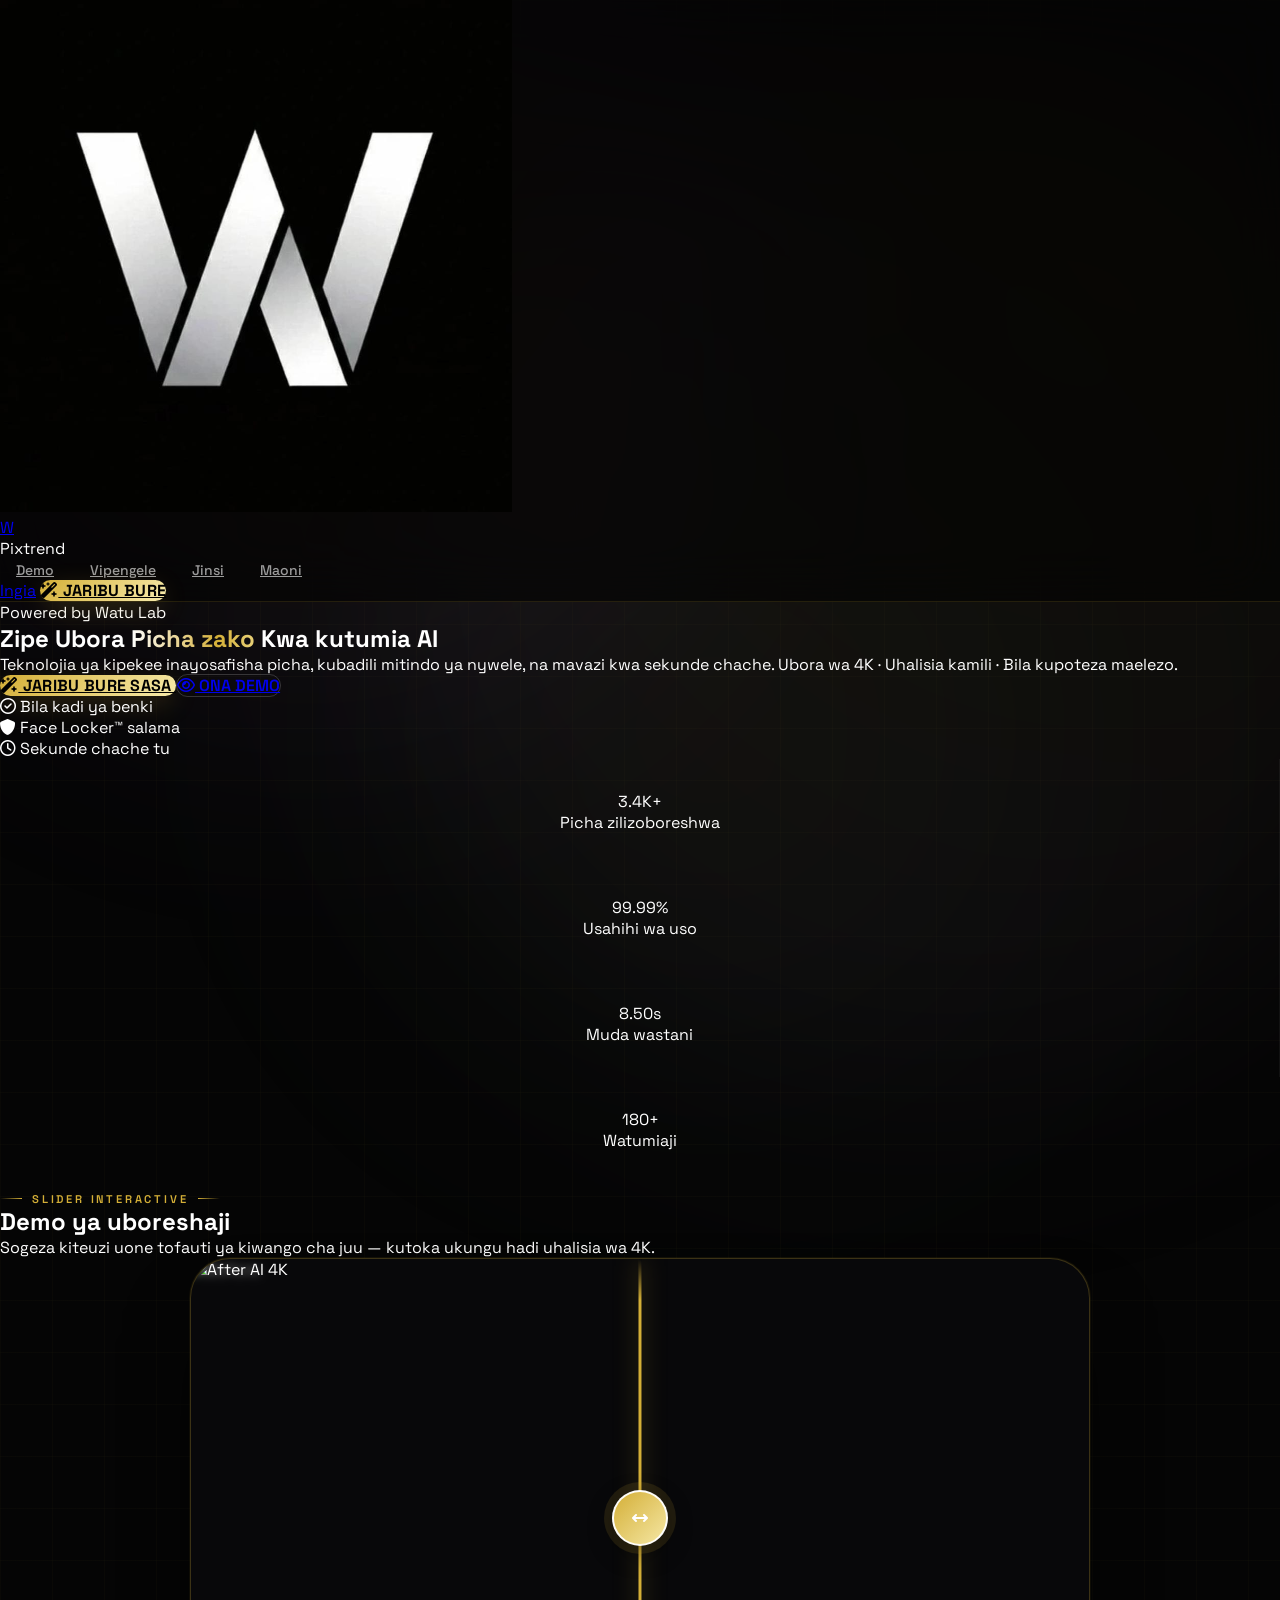
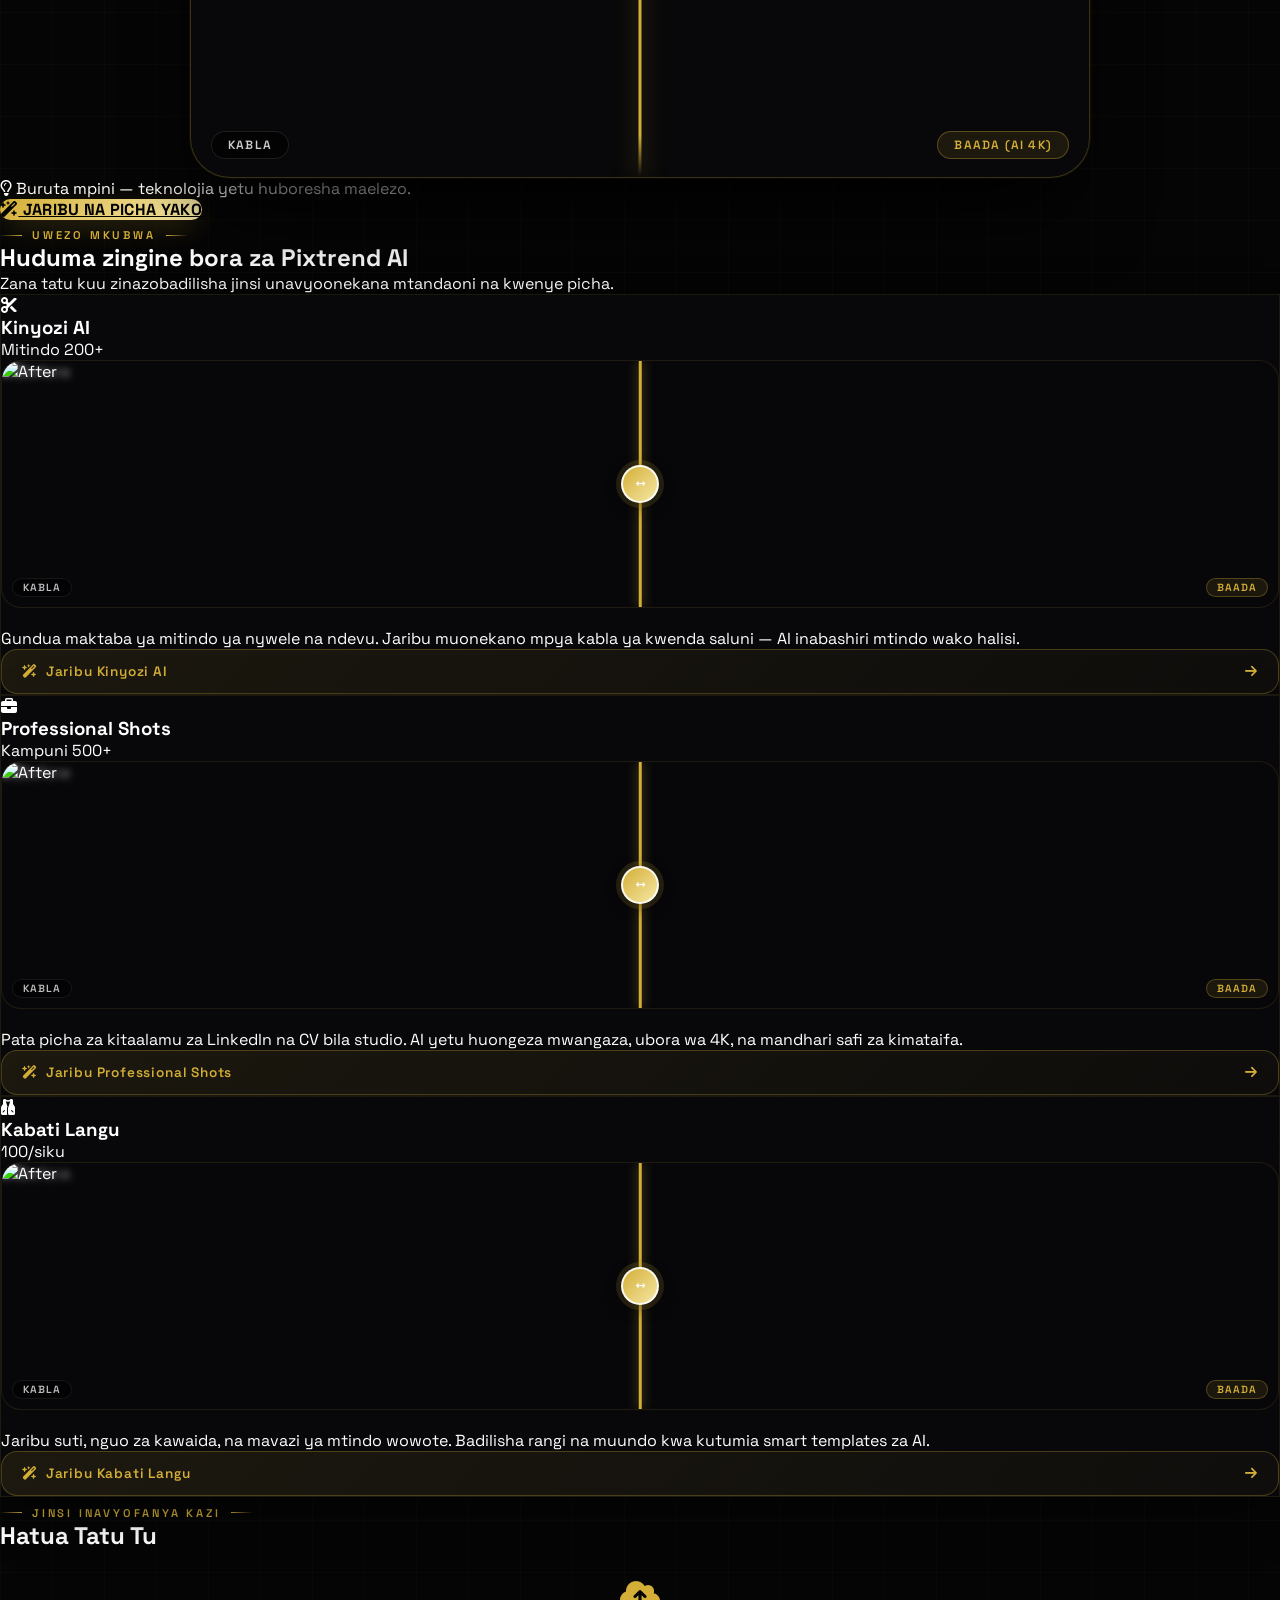
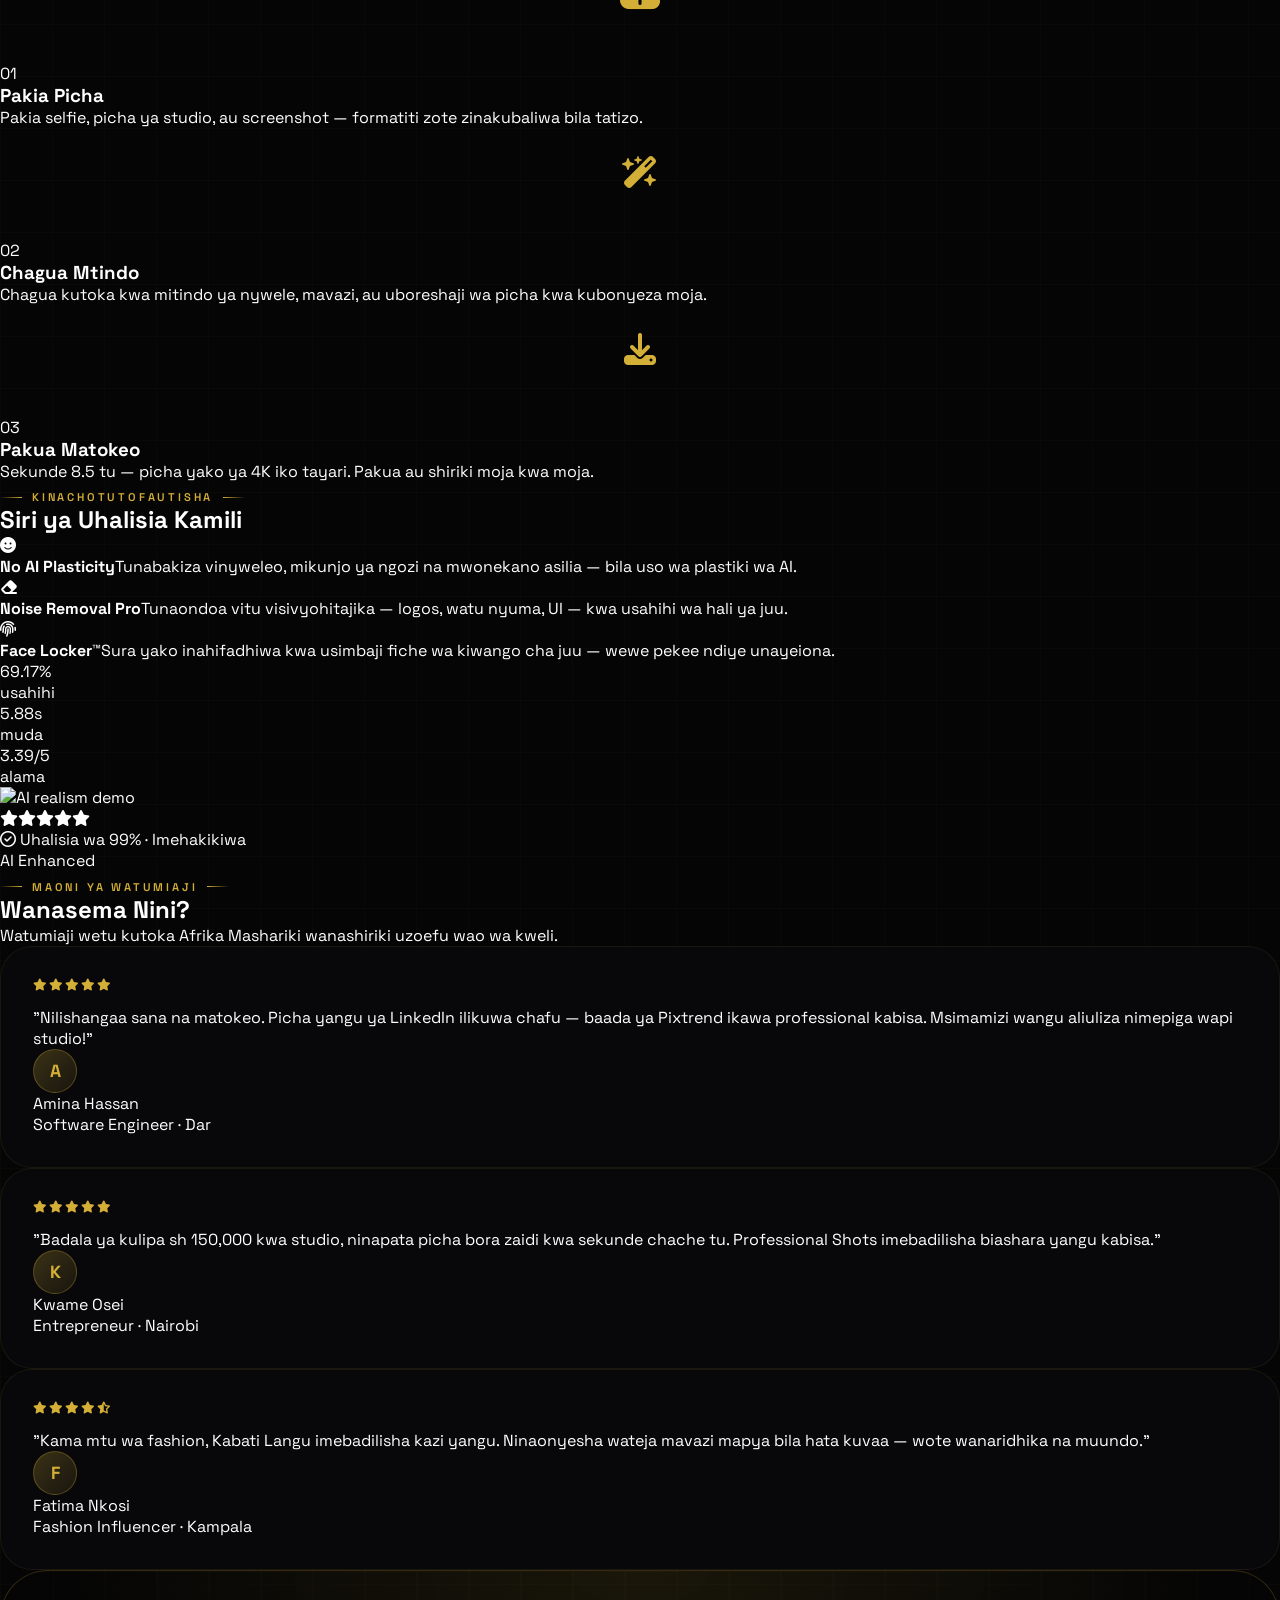
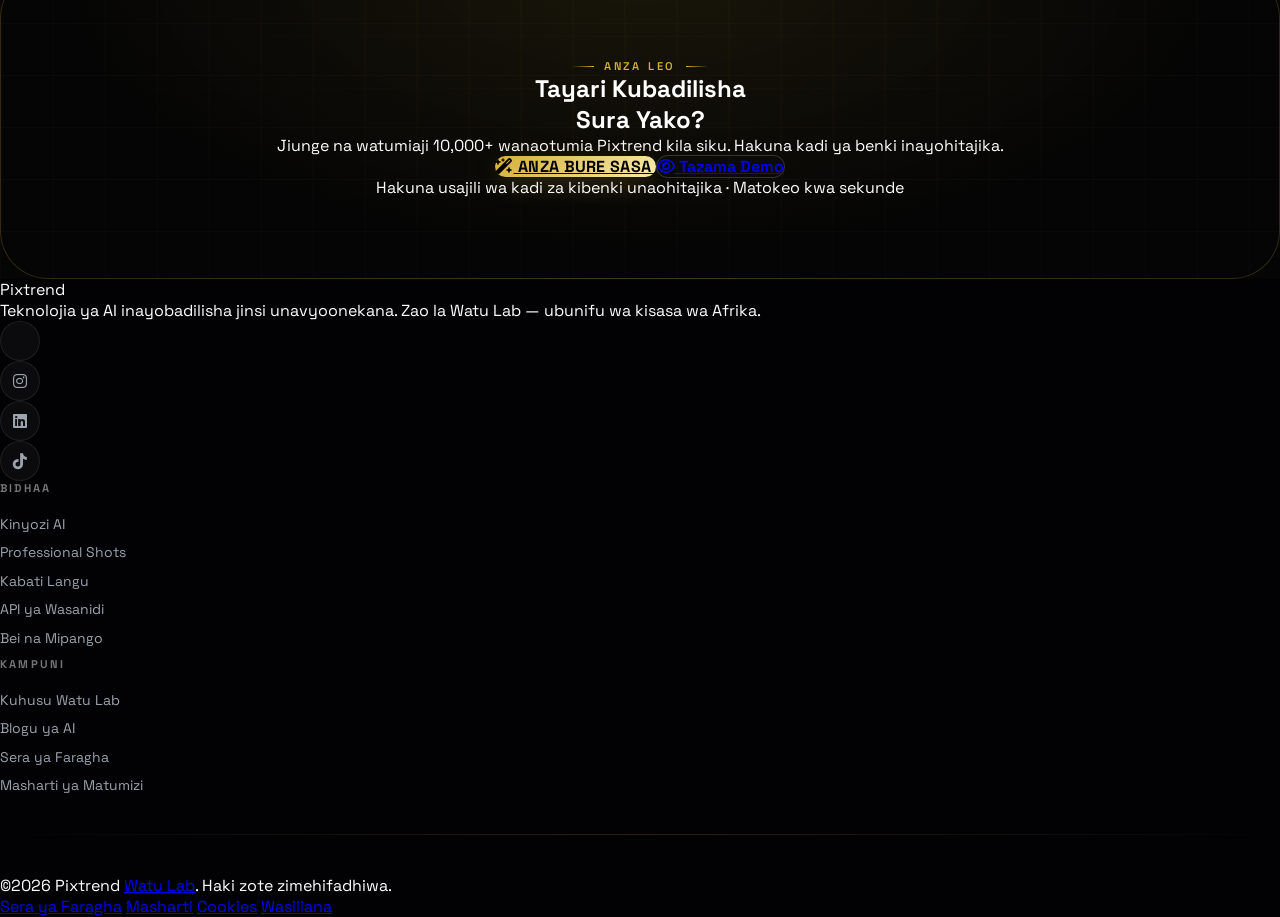
==== commit 34367a61: "link to signup page for pixtrend" ====
--- a/pixtrend.html
+++ b/pixtrend.html
@@ -855,9 +855,9 @@
         <a href="#testimonials" class="nav-link">Maoni</a>
       </div>
       <div class="flex items-center gap-2 md:gap-4">
-        <a href="https://pixtrend.watulab.com"
+        <a href="https://pixtrend.watulab.com/auth/signup"
           class="hidden sm:block text-sm font-medium text-white/60 hover:text-white transition-colors px-2 md:px-3 py-2">Ingia</a>
-        <a href="https://pixtrend.watulab.com"
+        <a href="https://pixtrend.watulab.com/auth/signup"
           class="btn-gold px-4 py-2 md:px-6 md:py-2.5 text-xs md:text-sm flex items-center gap-2 whitespace-nowrap">
           <i class="fa-solid fa-wand-magic-sparkles text-[10px] md:text-xs"></i> JARIBU BURE
         </a>
@@ -896,7 +896,7 @@
 
       <div
         class="flex flex-col sm:flex-row gap-3 md:gap-4 justify-center items-center mb-10 md:mb-14 w-full px-2 sm:px-0">
-        <a href="https://pixtrend.watulab.com"
+        <a href="https://pixtrend.watulab.com/auth/signup"
           class="btn-gold w-full sm:w-auto px-6 py-3.5 md:px-10 md:py-4 text-sm md:text-base flex justify-center items-center gap-2.5">
           <i class="fa-solid fa-wand-magic-sparkles"></i> JARIBU BURE SASA
         </a>
@@ -984,7 +984,7 @@
         <i class="fa-regular fa-lightbulb text-primary-gold/70"></i>
         Buruta mpini — teknolojia yetu huboresha maelezo.
       </p>
-      <a href="https://pixtrend.watulab.com"
+      <a href="https://pixtrend.watulab.com/auth/signup"
         class="btn-gold w-full sm:w-auto px-8 py-3.5 flex justify-center items-center gap-2.5 text-sm">
         <i class="fa-solid fa-wand-magic-sparkles text-xs"></i> JARIBU NA PICHA YAKO
       </a>
@@ -1008,7 +1008,8 @@
           <div class="flex items-center gap-3">
             <div
               class="h-12 w-12 bg-gradient-to-br from-brand-grey to-brand-dark border border-primary-gold/25 text-primary-gold rounded-2xl flex items-center justify-center text-xl shadow-xl">
-              <i class="fas fa-scissors"></i></div>
+              <i class="fas fa-scissors"></i>
+            </div>
             <div>
               <h3 class="text-lg md:text-xl font-black leading-tight tracking-tight">Kinyozi AI</h3>
               <p class="text-xs text-primary-gold/70">Mitindo 200+</p>
@@ -1034,7 +1035,7 @@
         </div>
         <p class="text-gray-400 text-sm md:text-[15px] leading-relaxed mb-6 flex-1">Gundua maktaba ya mitindo ya nywele
           na ndevu. Jaribu muonekano mpya kabla ya kwenda saluni — AI inabashiri mtindo wako halisi.</p>
-        <a href="https://pixtrend.watulab.com" class="try-btn">
+        <a href="https://pixtrend.watulab.com/auth/signup" class="try-btn">
           <i class="fas fa-wand-magic-sparkles text-xs"></i> Jaribu Kinyozi AI <i
             class="fas fa-arrow-right text-xs arr"></i>
         </a>
@@ -1045,7 +1046,8 @@
           <div class="flex items-center gap-3">
             <div
               class="h-12 w-12 bg-gradient-to-br from-brand-grey to-brand-dark border border-primary-gold/25 text-primary-gold rounded-2xl flex items-center justify-center text-xl shadow-xl">
-              <i class="fas fa-briefcase"></i></div>
+              <i class="fas fa-briefcase"></i>
+            </div>
             <div>
               <h3 class="text-lg md:text-xl font-black leading-tight tracking-tight">Professional Shots</h3>
               <p class="text-xs text-primary-gold/70">Kampuni 500+</p>
@@ -1071,7 +1073,7 @@
         </div>
         <p class="text-gray-400 text-sm md:text-[15px] leading-relaxed mb-6 flex-1">Pata picha za kitaalamu za LinkedIn
           na CV bila studio. AI yetu huongeza mwangaza, ubora wa 4K, na mandhari safi za kimataifa.</p>
-        <a href="https://pixtrend.watulab.com" class="try-btn">
+        <a href="https://pixtrend.watulab.com/auth/signup" class="try-btn">
           <i class="fas fa-wand-magic-sparkles text-xs"></i> Jaribu Professional Shots <i
             class="fas fa-arrow-right text-xs arr"></i>
         </a>
@@ -1082,7 +1084,8 @@
           <div class="flex items-center gap-3">
             <div
               class="h-12 w-12 bg-gradient-to-br from-brand-grey to-brand-dark border border-primary-gold/25 text-primary-gold rounded-2xl flex items-center justify-center text-xl shadow-xl">
-              <i class="fas fa-vest"></i></div>
+              <i class="fas fa-vest"></i>
+            </div>
             <div>
               <h3 class="text-lg md:text-xl font-black leading-tight tracking-tight">Kabati Langu</h3>
               <p class="text-xs text-primary-gold/70">100/siku</p>
@@ -1108,7 +1111,7 @@
         </div>
         <p class="text-gray-400 text-sm md:text-[15px] leading-relaxed mb-6 flex-1">Jaribu suti, nguo za kawaida, na
           mavazi ya mtindo wowote. Badilisha rangi na muundo kwa kutumia smart templates za AI.</p>
-        <a href="https://pixtrend.watulab.com" class="try-btn">
+        <a href="https://pixtrend.watulab.com/auth/signup" class="try-btn">
           <i class="fas fa-wand-magic-sparkles text-xs"></i> Jaribu Kabati Langu <i
             class="fas fa-arrow-right text-xs arr"></i>
         </a>
@@ -1136,7 +1139,8 @@
         <div class="reveal text-center" style="transition-delay:.12s">
           <div
             class="step-icon bg-gradient-to-br from-primary-gold/18 to-black border border-primary-gold/38 shadow-xl shadow-primary-gold/8">
-            <i class="fas fa-wand-magic-sparkles"></i></div>
+            <i class="fas fa-wand-magic-sparkles"></i>
+          </div>
           <div class="text-xs font-mono font-bold text-primary-gold/50 mb-2 tracking-widest">02</div>
           <h3 class="text-xl font-bold mb-2 tracking-tight">Chagua Mtindo</h3>
           <p class="text-gray-400 text-sm leading-relaxed">Chagua kutoka kwa mitindo ya nywele, mavazi, au uboreshaji wa
@@ -1299,7 +1303,7 @@
             wanaotumia Pixtrend kila siku. Hakuna kadi ya benki inayohitajika.</p>
 
           <div class="flex flex-col sm:flex-row gap-3 md:gap-4 justify-center w-full px-2 sm:px-0">
-            <a href="https://pixtrend.watulab.com"
+            <a href="https://pixtrend.watulab.com/auth/signup"
               class="btn-gold w-full sm:w-auto px-8 md:px-12 py-4 text-sm md:text-base flex items-center justify-center gap-2.5">
               <i class="fa-solid fa-wand-magic-sparkles"></i> ANZA BURE SASA
             </a>
@@ -1340,11 +1344,11 @@
 
         <div>
           <span class="footer-col-title">Bidhaa</span>
-          <a href="https://pixtrend.watulab.com" class="footer-link">Kinyozi AI</a>
-          <a href="https://pixtrend.watulab.com" class="footer-link">Professional Shots</a>
-          <a href="https://pixtrend.watulab.com" class="footer-link">Kabati Langu</a>
-          <a href="https://pixtrend.watulab.com" class="footer-link">API ya Wasanidi</a>
-          <a href="#" class="footer-link">Bei na Mipango</a>
+          <a href="https://pixtrend.watulab.com/auth/signup" class="footer-link">Kinyozi AI</a>
+          <a href="https://pixtrend.watulab.com/auth/signup" class="footer-link">Professional Shots</a>
+          <a href="https://pixtrend.watulab.com/auth/signup" class="footer-link">Kabati Langu</a>
+          <a href="https://pixtrend.watulab.com/auth/signup" class="footer-link">API ya Wasanidi</a>
+          <a href="https://pixtrend.watulab.com/auth/signup" class="footer-link">Bei na Mipango</a>
         </div>
 
         <div>
@@ -1364,10 +1368,14 @@
             class="notranslate text-white/60 hover:text-primary-gold transition-colors underline underline-offset-2 decoration-primary-gold/25 font-bold">
             Watu Lab</a>. Haki zote zimehifadhiwa.</p>
         <div class="flex flex-wrap justify-center gap-4 md:gap-6 text-[11px] md:text-xs text-gray-500 font-medium">
-          <a href="#" class="hover:text-primary-gold transition-colors">Sera ya Faragha</a>
-          <a href="#" class="hover:text-primary-gold transition-colors">Masharti</a>
-          <a href="#" class="hover:text-primary-gold transition-colors">Cookies</a>
-          <a href="#" class="hover:text-primary-gold transition-colors">Wasiliana</a>
+          <a href="https://pixtrend.watulab.com/auth/signup" class="hover:text-primary-gold transition-colors">Sera ya
+            Faragha</a>
+          <a href="https://pixtrend.watulab.com/auth/signup"
+            class="hover:text-primary-gold transition-colors">Masharti</a>
+          <a href="https://pixtrend.watulab.com/auth/signup"
+            class="hover:text-primary-gold transition-colors">Cookies</a>
+          <a href="https://pixtrend.watulab.com/auth/signup"
+            class="hover:text-primary-gold transition-colors">Wasiliana</a>
         </div>
       </div>
     </div>
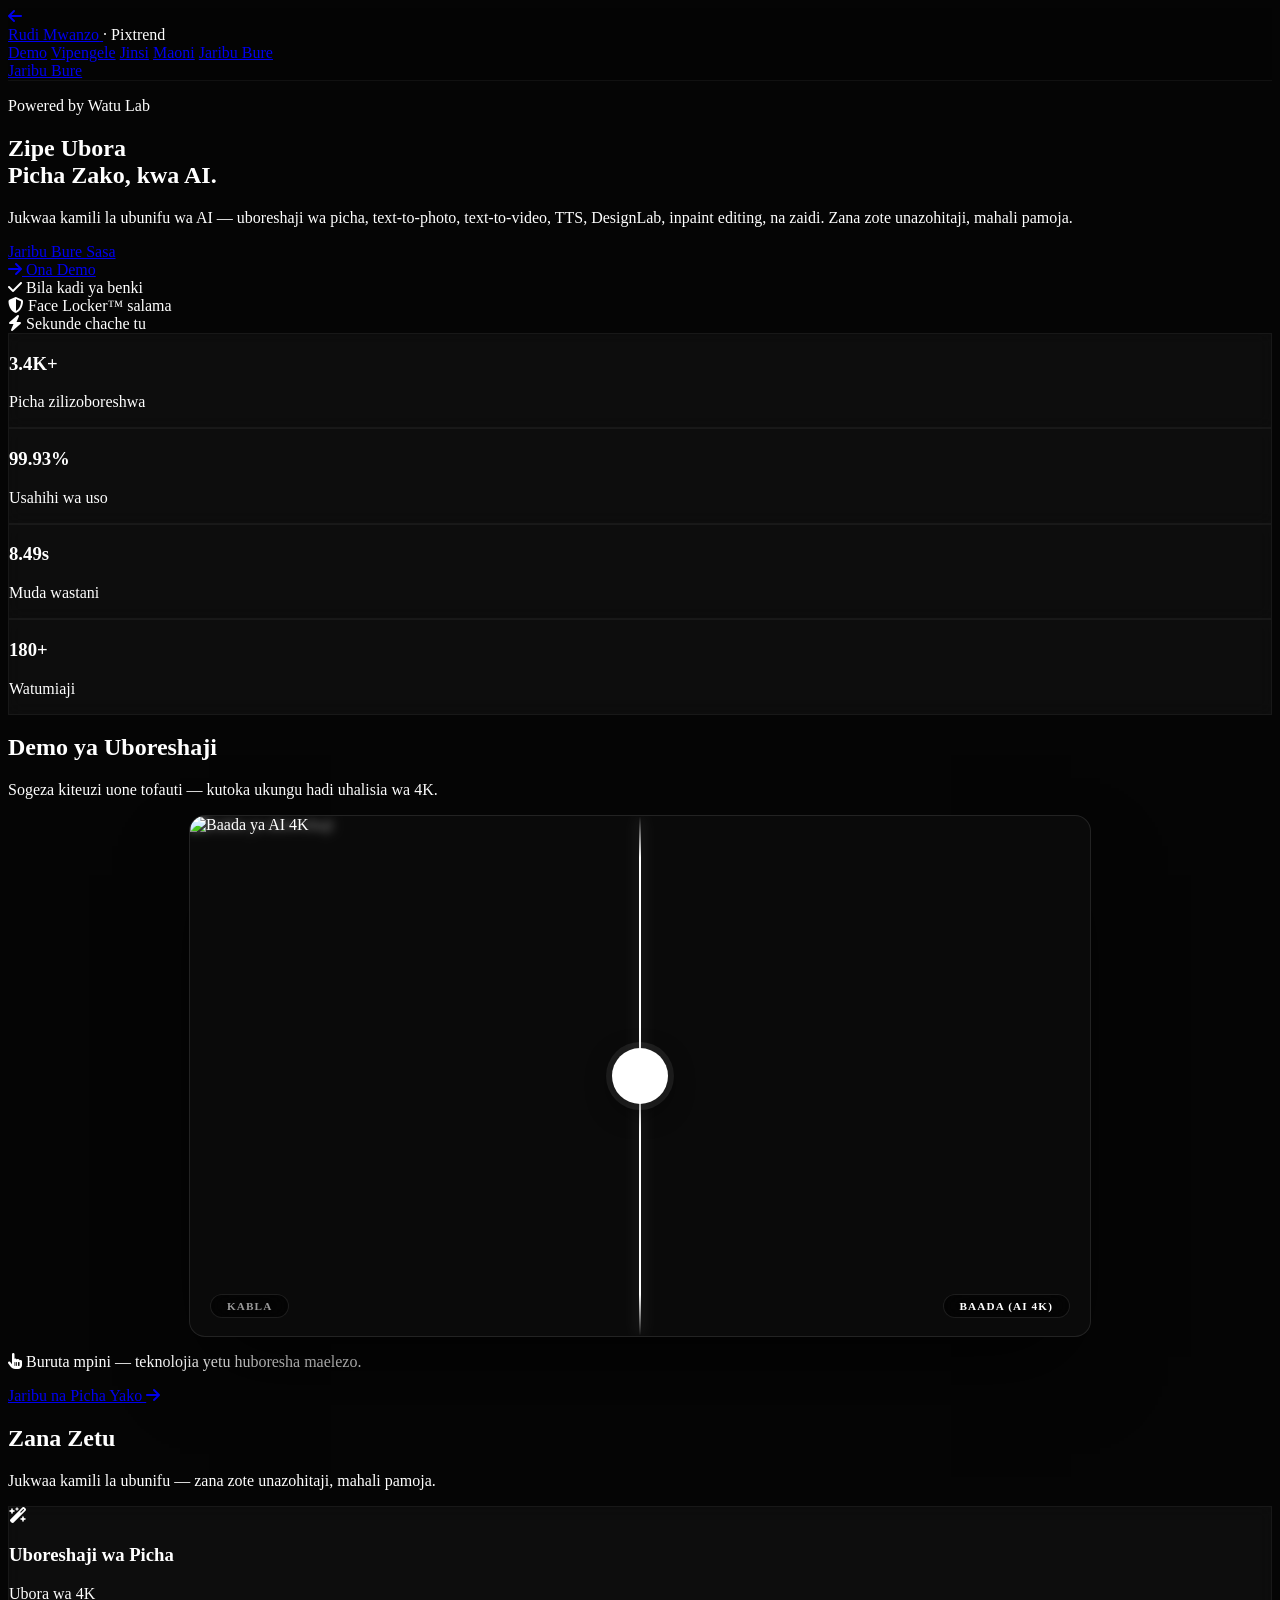
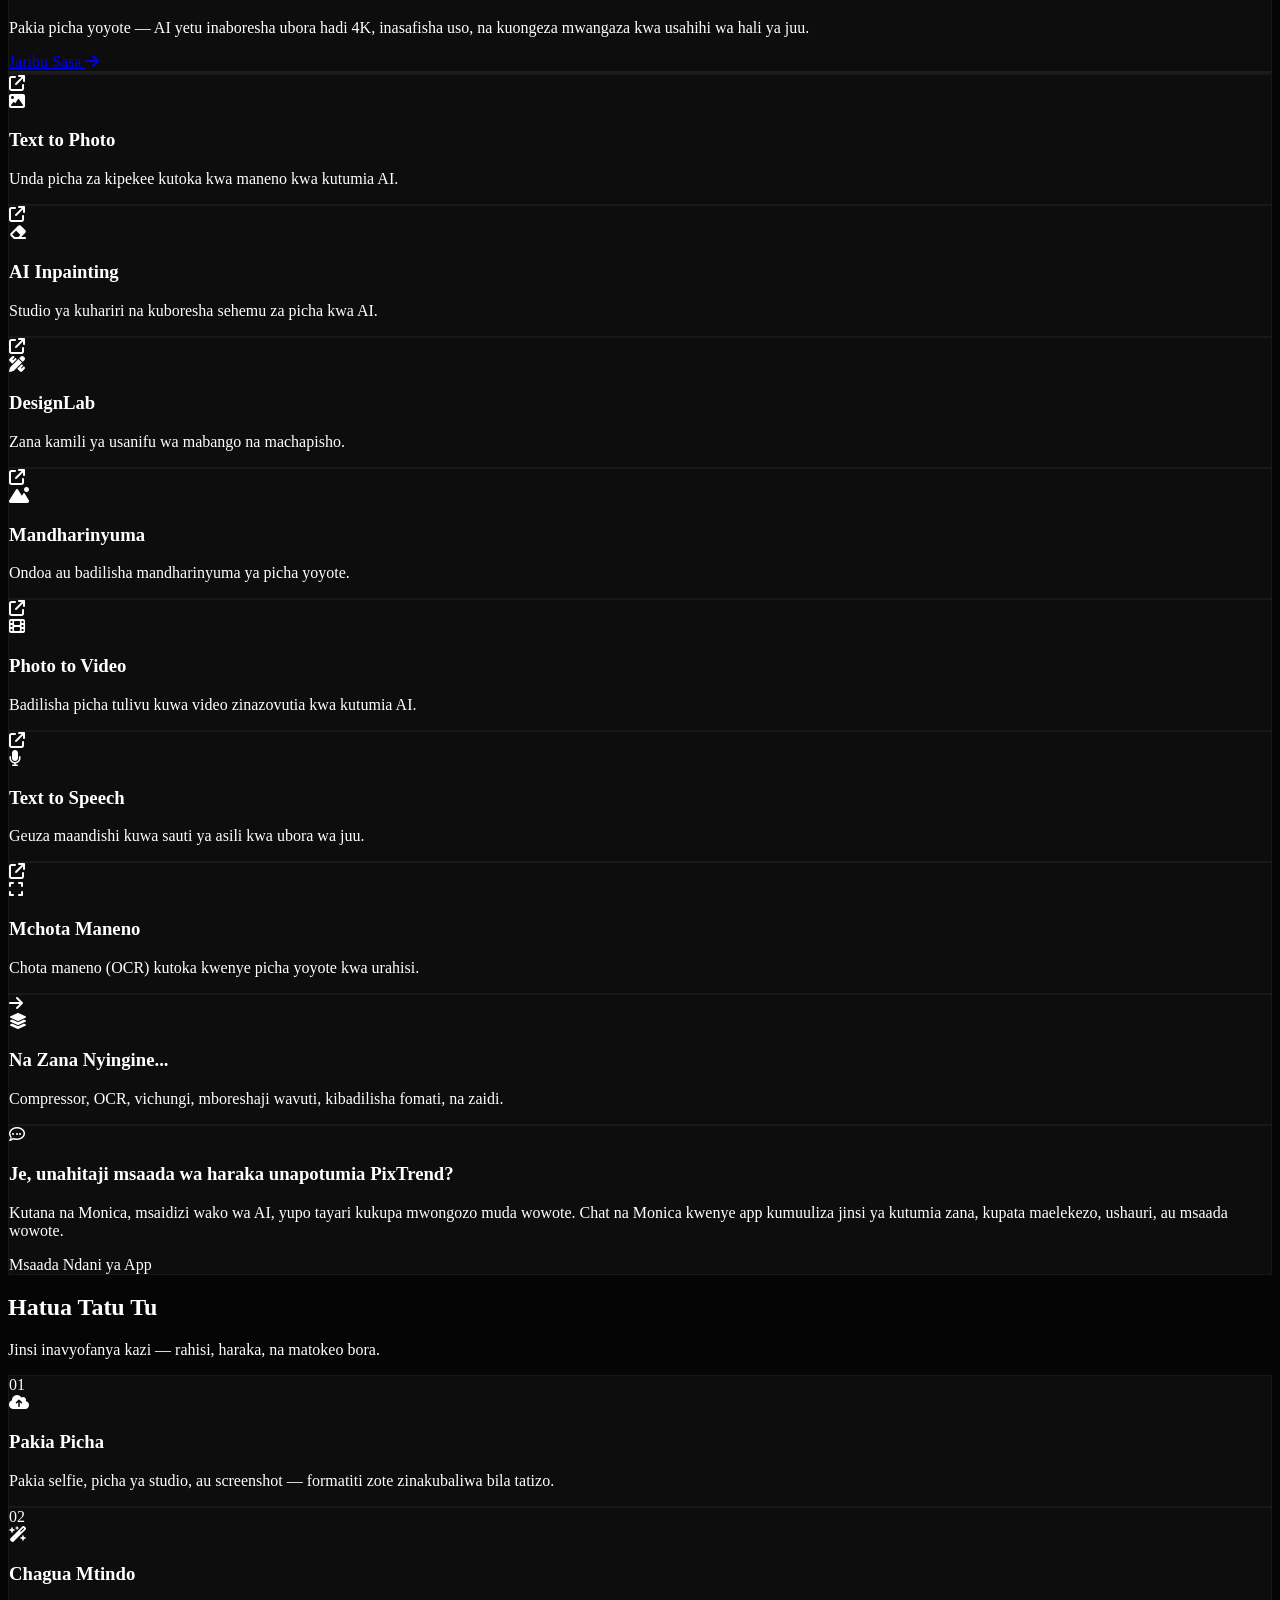
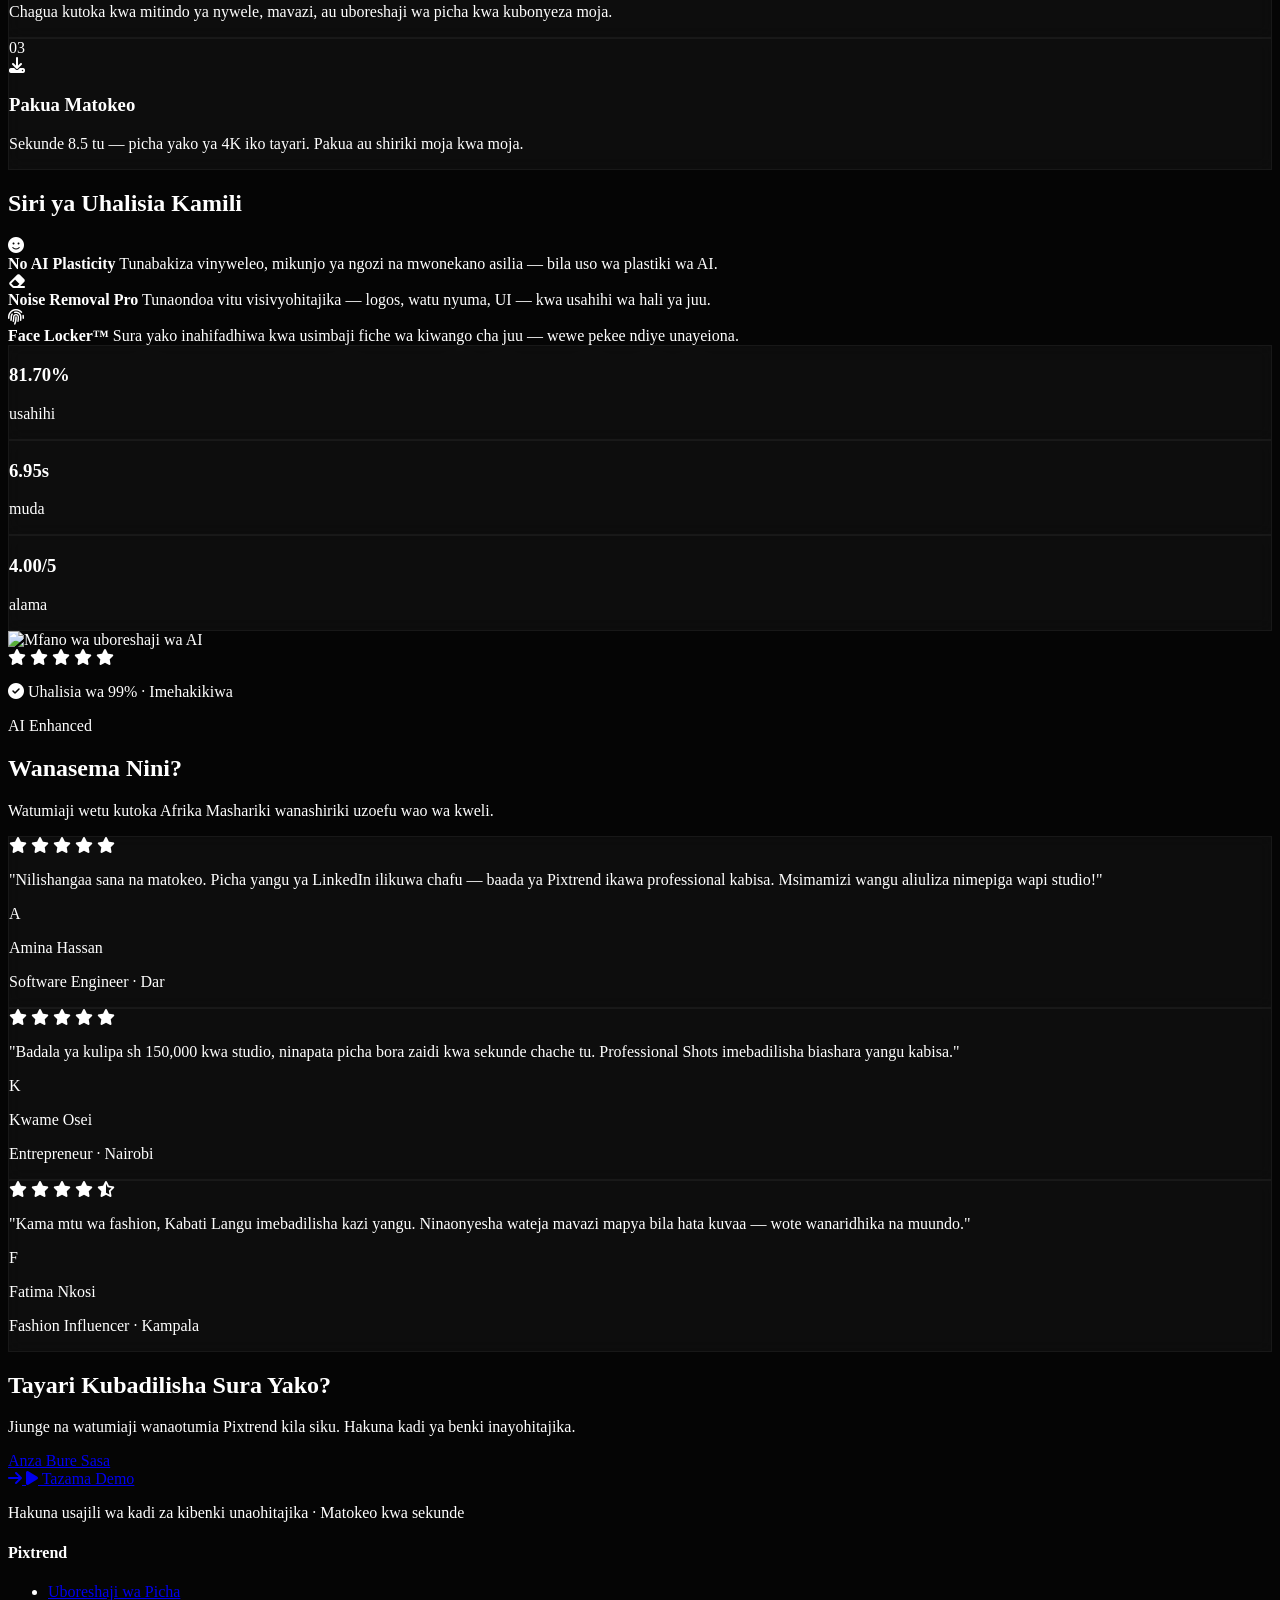
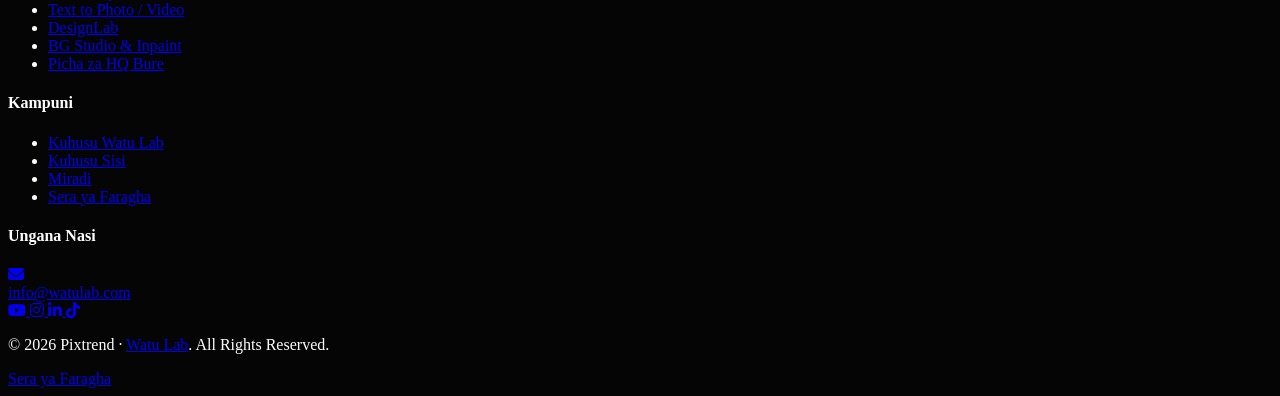
==== commit 0eac39ab: "updated pixtrend" ====
--- a/pixtrend.html
+++ b/pixtrend.html
@@ -2,1481 +2,955 @@
 <html lang="sw">
 
 <head>
-  <meta charset="UTF-8">
-  <meta name="viewport" content="width=device-width, initial-scale=1.0, maximum-scale=1.0, user-scalable=yes">
-  <title>Pixtrend · AI Visual Excellence | Watu Lab</title>
-
-  <link href="https://fonts.googleapis.com/css2?family=Space+Grotesk:wght@300;400;500;600;700&display=swap"
-    rel="stylesheet">
-  <link rel="stylesheet" href="https://cdnjs.cloudflare.com/ajax/libs/font-awesome/6.4.0/css/all.min.css">
-  <script src="https://cdn.tailwindcss.com"></script>
-  <script>
-    tailwind.config = {
-      theme: {
-        extend: {
-          colors: {
-            brand: { black: '#050505', grey: '#141414', dark: '#0b0b0b' },
-            primary: { gold: '#D4AF37', 'gold-light': '#F5E7A4', 'gold-soft': '#E8C96A' }
-          },
-          fontFamily: {
-            sans: ['Space Grotesk', 'system-ui', 'sans-serif']
-          },
-          keyframes: {
-            fluidMove: { '0%': { transform: 'translate(0%,0%) scale(1)' }, '50%': { transform: 'translate(-7%,-5%) scale(1.18)' }, '100%': { transform: 'translate(5%,7%) scale(1.1)' } },
-            morphGradient: { '0%': { backgroundPosition: '0% 50%' }, '50%': { backgroundPosition: '100% 50%' }, '100%': { backgroundPosition: '0% 50%' } },
-            shimmer: { '0%': { backgroundPosition: '200% 0' }, '100%': { backgroundPosition: '-200% 0' } }
-          }
+    <meta charset="UTF-8">
+    <meta name="viewport" content="width=device-width, initial-scale=1.0">
+    <title>Pixtrend · AI Visual Excellence | Watu Lab</title>
+    <meta name="description"
+        content="Pixtrend — teknolojia ya AI inayoboresha picha zako hadi ubora wa 4K. Kinyozi AI, Professional Shots, na Kabati Langu. Zao la Watu Lab.">
+    <link rel="icon" type="image/png" href="/assets/favicon.png">
+
+    <link rel="preconnect" href="https://fonts.googleapis.com">
+    <link rel="preconnect" href="https://fonts.gstatic.com" crossorigin>
+    <link href="https://fonts.googleapis.com/css2?family=Space+Grotesk:wght@300;400;500;600;700&display=swap"
+        rel="stylesheet">
+
+    <link rel="stylesheet" href="https://cdnjs.cloudflare.com/ajax/libs/font-awesome/6.4.0/css/all.min.css">
+    <!-- TODO(security): Add SRI hashes to all CDN resources -->
+
+    <link rel="stylesheet" href="styles.css">
+
+    <script src="https://cdn.tailwindcss.com"></script>
+    <script>
+        tailwind.config = {
+            theme: {
+                extend: {
+                    colors: {
+                        brand: {
+                            black: '#050505',
+                            dark: '#0a0a0a',
+                            grey: '#1a1a1a',
+                            light: '#d4d4d4',
+                            white: '#ffffff'
+                        }
+                    },
+                    fontFamily: {
+                        sans: ['Space Grotesk', 'sans-serif'],
+                    },
+                    animation: {
+                        'fade-in': 'fadeIn 0.5s ease-out forwards',
+                    },
+                    keyframes: {
+                        fadeIn: {
+                            '0%': { opacity: '0', transform: 'translateY(4px)' },
+                            '100%': { opacity: '1', transform: 'translateY(0)' }
+                        }
+                    }
+                }
+            }
         }
-      }
-    }
-  </script>
-
-  <style>
-    *,
-    *::before,
-    *::after {
-      margin: 0;
-      padding: 0;
-      box-sizing: border-box;
-    }
-
-    html {
-      scroll-behavior: smooth;
-    }
-
-    body {
-      background: #050505;
-      font-family: 'Space Grotesk', sans-serif;
-      color: #fff;
-      overflow-x: hidden;
-      -webkit-font-smoothing: antialiased;
-      font-feature-settings: "ss02", "cv05";
-      width: 100%;
-      max-width: 100vw;
-    }
-
-    /* FLUID BG */
-    .fluid-bg {
-      position: fixed;
-      inset: 0;
-      z-index: -1;
-      pointer-events: none;
-    }
-
-    .fluid-orb {
-      position: absolute;
-      border-radius: 50%;
-      filter: blur(90px);
-      mix-blend-mode: screen;
-      animation: fluidMove 24s infinite alternate ease-in-out;
-    }
-
-    .fluid-orb-1 {
-      width: 72vw;
-      height: 72vw;
-      opacity: .42;
-      background: radial-gradient(circle, rgba(212, 175, 55, .2) 0%, rgba(90, 50, 150, .14) 65%, transparent 100%);
-      top: -18%;
-      left: -12%;
-      animation-duration: 30s;
-    }
-
-    .fluid-orb-2 {
-      width: 82vw;
-      height: 82vw;
-      opacity: .32;
-      background: radial-gradient(circle at 70% 20%, rgba(255, 215, 100, .15), rgba(20, 15, 45, .5));
-      bottom: -22%;
-      right: -12%;
-      animation-duration: 38s;
-      animation-direction: alternate-reverse;
-    }
-
-    .fluid-orb-3 {
-      width: 55vw;
-      height: 55vw;
-      opacity: .22;
-      background: radial-gradient(circle, rgba(212, 175, 55, .15), rgba(10, 180, 200, .1));
-      top: 42%;
-      left: 28%;
-      filter: blur(110px);
-      animation: morphGradient 20s infinite alternate;
-    }
-
-    /* GRID */
-    .bg-grid {
-      background-image: linear-gradient(rgba(212, 175, 55, .022) 1px, transparent 1px), linear-gradient(to right, rgba(212, 175, 55, .022) 1px, transparent 1px);
-      background-size: 52px 52px;
-    }
-
-    /* NAV */
-    .glass-nav {
-      background: rgba(5, 5, 5, .72);
-      backdrop-filter: blur(28px) saturate(180%);
-      -webkit-backdrop-filter: blur(28px);
-      border-bottom: 1px solid rgba(212, 175, 55, .14);
-      transition: border-color .3s;
-    }
-
-    .nav-link {
-      font-size: .875rem;
-      color: rgba(255, 255, 255, .6);
-      padding: .5rem 1rem;
-      border-radius: 9999px;
-      transition: all .25s;
-      font-weight: 500;
-    }
-
-    .nav-link:hover {
-      color: #fff;
-      background: rgba(255, 255, 255, .06);
-    }
-
-    /* BUTTONS */
-    .btn-gold {
-      background: linear-gradient(135deg, #D4AF37, #F5E7A4, #D4AF37);
-      background-size: 200% auto;
-      color: #000;
-      font-weight: 700;
-      border-radius: 9999px;
-      transition: all .35s;
-      box-shadow: 0 8px 28px -6px rgba(212, 175, 55, .45);
-      letter-spacing: .02em;
-    }
-
-    .btn-gold:hover {
-      background-position: right center;
-      transform: translateY(-2px);
-      box-shadow: 0 16px 36px -8px rgba(212, 175, 55, .55);
-    }
-
-    .btn-outline {
-      border: 1px solid rgba(255, 255, 255, .18);
-      border-radius: 9999px;
-      font-weight: 600;
-      transition: all .3s;
-      backdrop-filter: blur(8px);
-    }
-
-    .btn-outline:hover {
-      border-color: rgba(212, 175, 55, .45);
-      background: rgba(212, 175, 55, .06);
-    }
-
-    /* SECTION LABEL */
-    .section-label {
-      display: inline-flex;
-      align-items: center;
-      gap: 10px;
-      font-size: .7rem;
-      letter-spacing: .25em;
-      text-transform: uppercase;
-      color: #D4AF37;
-      font-weight: 600;
-    }
-
-    .section-label::before,
-    .section-label::after {
-      content: '';
-      display: block;
-      width: 22px;
-      height: 1px;
-      background: linear-gradient(to right, transparent, #D4AF37);
-    }
-
-    .section-label::after {
-      background: linear-gradient(to left, transparent, #D4AF37);
-    }
-
-    /* SHIMMER */
-    .shimmer-text {
-      background: linear-gradient(90deg, #fff 0%, #D4AF37 35%, #F5E7A4 60%, #fff 100%);
-      background-size: 200% auto;
-      -webkit-background-clip: text;
-      background-clip: text;
-      color: transparent;
-      animation: shimmer 6s linear infinite;
-    }
-
-    /* REVEAL */
-    .reveal,
-    .reveal-l,
-    .reveal-r {
-      opacity: 0;
-      transition: opacity .9s cubic-bezier(.16, 1, .3, 1), transform .9s cubic-bezier(.16, 1, .3, 1);
-    }
-
-    .reveal {
-      transform: translateY(28px);
-    }
-
-    .reveal-l {
-      transform: translateX(-32px);
-    }
-
-    .reveal-r {
-      transform: translateX(32px);
-    }
-
-    .reveal.active,
-    .reveal-l.active,
-    .reveal-r.active {
-      opacity: 1;
-      transform: none;
-    }
-
-    /* GLASS CARD */
-    .glass-card {
-      background: rgba(12, 12, 16, .65);
-      backdrop-filter: blur(20px);
-      border: 1px solid rgba(212, 175, 55, .1);
-      transition: all .5s cubic-bezier(.2, .9, .3, 1);
-      box-shadow: 0 20px 50px -15px rgba(0, 0, 0, .7);
-    }
-
-    .glass-card:hover {
-      border-color: rgba(212, 175, 55, .32);
-      background: rgba(20, 20, 26, .8);
-      transform: translateY(-6px);
-      box-shadow: 0 32px 60px -15px #000, 0 0 0 1px rgba(212, 175, 55, .18);
-    }
-
-    /* MAIN BA SLIDER */
-    .ba-wrapper {
-      position: relative;
-      width: 100%;
-      max-width: 900px;
-      height: 520px;
-      margin: 0 auto;
-      border-radius: 2.5rem;
-      overflow: hidden;
-      border: 1px solid rgba(212, 175, 55, .25);
-      box-shadow: 0 50px 80px -20px rgba(0, 0, 0, .9), 0 0 0 1px rgba(212, 175, 55, .08);
-      background: #08080a;
-      cursor: ew-resize;
-    }
-
-    .ba-base-img,
-    .ba-clip-img {
-      position: absolute;
-      inset: 0;
-      width: 100%;
-      height: 100%;
-      object-fit: cover;
-      object-position: center 28%;
-      pointer-events: none;
-      user-select: none;
-    }
-
-    .ba-clip-layer {
-      position: absolute;
-      inset: 0;
-      width: 100%;
-      height: 100%;
-      clip-path: inset(0 50% 0 0);
-      z-index: 3;
-    }
-
-    .ba-divider {
-      position: absolute;
-      top: 0;
-      left: 50%;
-      width: 3px;
-      height: 100%;
-      background: linear-gradient(to bottom, transparent 0%, #D4AF37 8%, #D4AF37 92%, transparent 100%);
-      transform: translateX(-50%);
-      z-index: 5;
-      pointer-events: none;
-      box-shadow: 0 0 22px rgba(212, 175, 55, .55);
-    }
-
-    .ba-slider-input {
-      position: absolute;
-      inset: 0;
-      width: 100%;
-      height: 100%;
-      opacity: 0;
-      z-index: 10;
-      cursor: ew-resize;
-      margin: 0;
-    }
-
-    .ba-handle {
-      position: absolute;
-      top: 50%;
-      left: 50%;
-      transform: translate(-50%, -50%);
-      z-index: 8;
-      pointer-events: none;
-    }
-
-    .handle-pill {
-      width: 56px;
-      height: 56px;
-      background: linear-gradient(135deg, #D4AF37, #F5E7A4);
-      border-radius: 50%;
-      display: flex;
-      align-items: center;
-      justify-content: center;
-      border: 2.5px solid rgba(255, 255, 255, .95);
-      box-shadow: 0 0 0 8px rgba(212, 175, 55, .12), 0 8px 24px rgba(0, 0, 0, .45);
-    }
-
-    .ba-label {
-      position: absolute;
-      bottom: 18px;
-      z-index: 6;
-      padding: 5px 16px;
-      border-radius: 60px;
-      font-weight: 600;
-      font-size: .75rem;
-      letter-spacing: .1em;
-      background: rgba(0, 0, 0, .55);
-      backdrop-filter: blur(12px);
-      border: 1px solid rgba(255, 255, 255, .1);
-      pointer-events: none;
-    }
-
-    .label-left {
-      left: 20px;
-      color: #ccc;
-    }
-
-    .label-right {
-      right: 20px;
-      color: #D4AF37;
-      border-color: rgba(212, 175, 55, .35);
-      background: rgba(212, 175, 55, .1);
-    }
-
-    /* MINI BA */
-    .mini-ba {
-      position: relative;
-      width: 100%;
-      height: 248px;
-      border-radius: 1.25rem;
-      overflow: hidden;
-      background: #07070a;
-      margin-bottom: 1.25rem;
-      border: 1px solid rgba(212, 175, 55, .12);
-      cursor: ew-resize;
-    }
-
-    .mini-ba-base,
-    .mini-ba-img {
-      position: absolute;
-      inset: 0;
-      width: 100%;
-      height: 100%;
-      object-fit: cover;
-      object-position: center top;
-      pointer-events: none;
-      user-select: none;
-    }
-
-    .mini-ba-clip {
-      position: absolute;
-      inset: 0;
-      width: 100%;
-      height: 100%;
-      clip-path: inset(0 50% 0 0);
-      z-index: 2;
-    }
-
-    .mini-ba-div {
-      position: absolute;
-      top: 0;
-      left: 50%;
-      width: 2.5px;
-      height: 100%;
-      background: #D4AF37;
-      transform: translateX(-50%);
-      z-index: 4;
-      pointer-events: none;
-      box-shadow: 0 0 12px rgba(212, 175, 55, .6);
-    }
-
-    .mini-ba-slider {
-      position: absolute;
-      inset: 0;
-      width: 100%;
-      height: 100%;
-      opacity: 0;
-      cursor: ew-resize;
-      z-index: 8;
-      margin: 0;
-    }
-
-    .mini-ba-handle {
-      position: absolute;
-      top: 50%;
-      left: 50%;
-      transform: translate(-50%, -50%);
-      z-index: 6;
-      pointer-events: none;
-    }
-
-    .mini-handle-pill {
-      width: 38px;
-      height: 38px;
-      background: linear-gradient(135deg, #D4AF37, #F5E7A4);
-      border-radius: 50%;
-      display: flex;
-      align-items: center;
-      justify-content: center;
-      border: 2px solid rgba(255, 255, 255, .9);
-      box-shadow: 0 0 0 5px rgba(212, 175, 55, .14), 0 4px 14px rgba(0, 0, 0, .5);
-    }
-
-    .mini-lbl {
-      position: absolute;
-      bottom: 10px;
-      z-index: 5;
-      pointer-events: none;
-      font-size: .65rem;
-      font-weight: 600;
-      letter-spacing: .1em;
-      background: rgba(0, 0, 0, .55);
-      backdrop-filter: blur(8px);
-      padding: 2px 10px;
-      border-radius: 60px;
-      border: 1px solid rgba(255, 255, 255, .08);
-    }
-
-    .mini-lbl-b {
-      left: 10px;
-      color: #bbb;
-    }
-
-    .mini-lbl-a {
-      right: 10px;
-      color: #D4AF37;
-      border-color: rgba(212, 175, 55, .3);
-      background: rgba(212, 175, 55, .1);
-    }
-
-    /* TRY BUTTON */
-    .try-btn {
-      display: flex;
-      align-items: center;
-      justify-content: center;
-      gap: 8px;
-      width: 100%;
-      padding: 13px 20px;
-      background: linear-gradient(135deg, rgba(212, 175, 55, .1), rgba(212, 175, 55, .04));
-      border: 1px solid rgba(212, 175, 55, .28);
-      border-radius: 1rem;
-      color: #D4AF37;
-      font-weight: 600;
-      font-size: .85rem;
-      letter-spacing: .06em;
-      transition: all .3s;
-      text-decoration: none;
-    }
-
-    .try-btn:hover {
-      background: linear-gradient(135deg, rgba(212, 175, 55, .22), rgba(212, 175, 55, .08));
-      border-color: rgba(212, 175, 55, .55);
-      transform: translateY(-2px);
-      box-shadow: 0 8px 22px -8px rgba(212, 175, 55, .3);
-    }
-
-    .try-btn .arr {
-      margin-left: auto;
-    }
-
-    /* STATS */
-    .stat-card {
-      text-align: center;
-      padding: 2rem 1rem;
-      border-right: 1px solid rgba(255, 255, 255, .05);
-    }
-
-    .stat-card:last-child {
-      border-right: none;
-    }
-
-    /* STEP */
-    .step-icon {
-      width: 88px;
-      height: 88px;
-      border-radius: 1.5rem;
-      display: flex;
-      align-items: center;
-      justify-content: center;
-      font-size: 2rem;
-      color: #D4AF37;
-      margin: 0 auto 1.5rem;
-      transition: transform .3s;
-    }
-
-    .step-icon:hover {
-      transform: scale(1.06);
-    }
-
-    /* TESTIMONIAL */
-    .testi-card {
-      background: rgba(10, 10, 14, .75);
-      border: 1px solid rgba(212, 175, 55, .09);
-      border-radius: 2rem;
-      padding: 2rem;
-      transition: all .4s;
-      backdrop-filter: blur(14px);
-    }
-
-    .testi-card:hover {
-      border-color: rgba(212, 175, 55, .28);
-      transform: translateY(-4px);
-      box-shadow: 0 20px 40px -15px rgba(0, 0, 0, .6);
-    }
-
-    .testi-avatar {
-      width: 44px;
-      height: 44px;
-      border-radius: 50%;
-      background: linear-gradient(135deg, rgba(212, 175, 55, .25), rgba(212, 175, 55, .08));
-      border: 1px solid rgba(212, 175, 55, .3);
-      display: flex;
-      align-items: center;
-      justify-content: center;
-      font-weight: 700;
-      font-size: 1.1rem;
-      color: #D4AF37;
-      flex-shrink: 0;
-    }
-
-    .stars {
-      display: flex;
-      gap: 2px;
-      margin-bottom: 1rem;
-    }
-
-    .stars i {
-      color: #D4AF37;
-      font-size: .75rem;
-    }
-
-    /* CTA BOX */
-    .cta-box {
-      position: relative;
-      border-radius: 3rem;
-      overflow: hidden;
-      border: 1px solid rgba(212, 175, 55, .22);
-      text-align: center;
-      padding: 5rem 2rem;
-      background: radial-gradient(ellipse at 50% 0%, rgba(212, 175, 55, .1) 0%, rgba(5, 5, 5, .95) 65%);
-    }
-
-    .cta-box::before {
-      content: '';
-      position: absolute;
-      inset: 0;
-      background-image: linear-gradient(rgba(212, 175, 55, .022) 1px, transparent 1px), linear-gradient(to right, rgba(212, 175, 55, .022) 1px, transparent 1px);
-      background-size: 52px 52px;
-    }
-
-    /* FOOTER */
-    .footer-col-title {
-      font-size: .7rem;
-      font-weight: 700;
-      letter-spacing: .2em;
-      text-transform: uppercase;
-      color: rgba(255, 255, 255, .45);
-      margin-bottom: 1.25rem;
-      display: block;
-    }
-
-    .footer-link {
-      display: block;
-      color: rgba(156, 163, 175, 1);
-      font-size: .875rem;
-      margin-bottom: .65rem;
-      transition: color .2s;
-      text-decoration: none;
-    }
-
-    .footer-link:hover {
-      color: #D4AF37;
-    }
-
-    .footer-rule {
-      height: 1px;
-      margin: 2.5rem 0;
-      background: linear-gradient(to right, transparent, rgba(212, 175, 55, .18), transparent);
-    }
-
-    .social-btn {
-      width: 40px;
-      height: 40px;
-      border-radius: 50%;
-      background: rgba(255, 255, 255, .04);
-      border: 1px solid rgba(255, 255, 255, .08);
-      display: flex;
-      align-items: center;
-      justify-content: center;
-      color: #9ca3af;
-      transition: all .3s;
-      text-decoration: none;
-    }
-
-    .social-btn:hover {
-      background: rgba(212, 175, 55, .1);
-      border-color: rgba(212, 175, 55, .38);
-      color: #D4AF37;
-      transform: translateY(-2px);
-    }
-
-    .newsletter-input {
-      background: rgba(255, 255, 255, .05);
-      border: 1px solid rgba(212, 175, 55, .18);
-      border-radius: 9999px;
-      padding: 10px 20px;
-      color: #fff;
-      font-family: 'Space Grotesk', sans-serif;
-      font-size: .85rem;
-      outline: none;
-      transition: border-color .3s;
-      width: 100%;
-    }
-
-    .newsletter-input::placeholder {
-      color: rgba(255, 255, 255, .3);
-    }
-
-    .newsletter-input:focus {
-      border-color: rgba(212, 175, 55, .45);
-    }
-
-    /* MOBILE OPTIMIZATIONS - Fixed without breaking sliders */
-    @media(max-width:640px) {
-
-      /* Container centering without breaking absolute positioning */
-      .container,
-      section>div[class*="max-w-"] {
-        width: 100% !important;
-        max-width: 100% !important;
-        padding-left: 1rem !important;
-        padding-right: 1rem !important;
-        margin-left: auto !important;
-        margin-right: auto !important;
-      }
-
-      /* Section centering */
-      section {
-        padding-left: 1rem !important;
-        padding-right: 1rem !important;
-      }
-
-      /* Text centering */
-      h1,
-      h2,
-      h3,
-      h4,
-      h5,
-      h6,
-      .section-label,
-      p:not(.ba-label):not(.mini-lbl):not(.testi-card p) {
-        text-align: center !important;
-      }
-
-      /* Keep testimonial text left-aligned for readability */
-      .testi-card p {
-        text-align: left !important;
-      }
-
-      /* Hero section fixes */
-      .min-h-\[90vh\] {
-        padding-left: 1rem !important;
-        padding-right: 1rem !important;
-        text-align: center !important;
-      }
-
-      /* Hide floating orbs on mobile */
-      .absolute.bottom-16.right-12,
-      .absolute.top-36.left-8 {
-        display: none;
-      }
-
-      /* Reveal elements - fix transform for mobile */
-      .reveal,
-      .reveal-l,
-      .reveal-r {
-        margin-left: auto !important;
-        margin-right: auto !important;
-      }
-
-      .reveal-l,
-      .reveal-r {
-        transform: translateY(28px) !important;
-      }
-
-      .reveal-l.active,
-      .reveal-r.active {
-        transform: translateY(0) !important;
-      }
-
-      /* Grid centering */
-      .grid {
-        justify-content: center !important;
-        align-items: center !important;
-      }
-
-      /* Flex containers */
-      .flex.flex-col,
-      .flex.flex-wrap {
-        align-items: center !important;
-        justify-content: center !important;
-      }
-
-      /* Stat cards */
-      .stat-card {
-        border-right: none !important;
-        border-bottom: 1px solid rgba(255, 255, 255, .05) !important;
-        text-align: center !important;
-        width: 100% !important;
-      }
-
-      .stat-card:last-child {
-        border-bottom: none !important;
-      }
-
-      /* BA wrapper - maintain absolute positioning for slider functionality */
-      .ba-wrapper {
-        height: 360px !important;
-        border-radius: 1.75rem !important;
-        margin-left: auto !important;
-        margin-right: auto !important;
-      }
-
-      .mini-ba {
-        height: 210px !important;
-      }
-
-      .handle-pill {
-        width: 46px !important;
-        height: 46px !important;
-      }
-
-      .ba-label {
-        font-size: .65rem !important;
-        padding: 4px 12px !important;
-      }
-
-      /* CTA box */
-      .cta-box {
-        padding: 3rem 1.5rem !important;
-        border-radius: 2rem !important;
-      }
-
-      /* Image centering */
-      .relative.flex.justify-center {
-        margin-left: auto !important;
-        margin-right: auto !important;
-      }
-
-      /* Footer centering */
-      footer .grid {
-        text-align: center !important;
-      }
-
-      footer .flex.gap-2\.5 {
-        justify-content: center !important;
-      }
-
-      .newsletter-input,
-      footer button {
-        max-width: 300px !important;
-        margin-left: auto !important;
-        margin-right: auto !important;
-      }
-
-      /* Footer column titles */
-      .footer-col-title {
-        text-align: center !important;
-      }
-
-      /* Testimonial cards */
-      .testi-card {
-        margin-left: auto !important;
-        margin-right: auto !important;
-      }
-
-      /* Step icons */
-      .step-icon {
-        margin-left: auto !important;
-        margin-right: auto !important;
-      }
-
-      /* Button groups */
-      .flex.flex-col.sm\:flex-row {
-        align-items: center !important;
-      }
-
-      /* Fix for inline-flex elements */
-      .inline-flex {
-        justify-content: center !important;
-      }
-    }
-
-    @media(hover:none) and (pointer:coarse) {
-
-      .ba-slider-input,
-      .mini-ba-slider {
-        opacity: .01;
-      }
-    }
-  </style>
+    </script>
 </head>
 
-<body class="bg-grid">
-
-  <div class="fluid-bg">
-    <div class="fluid-orb fluid-orb-1"></div>
-    <div class="fluid-orb fluid-orb-2"></div>
-    <div class="fluid-orb fluid-orb-3"></div>
-  </div>
-
-  <nav class="glass-nav fixed w-full z-50 top-0">
-    <div class="max-w-7xl mx-auto px-4 md:px-8 h-16 md:h-20 flex items-center justify-between">
-      <div class="flex items-center gap-2 md:gap-3">
-        <a href="https://watulab.com"
-          class="h-9 w-9 md:h-11 md:w-11 border border-primary-gold/40 rounded-full flex items-center justify-center bg-brand-grey/70 overflow-hidden hover:border-primary-gold transition-all hover:scale-105 shrink-0">
-          <img src="/assets/favicon.png" alt="Watu Lab" class="h-full w-full object-cover"
-            onerror="this.style.display='none';this.nextElementSibling.style.display='flex';">
-          <div class="hidden w-full h-full items-center justify-center text-primary-gold font-bold text-lg">W</div>
-        </a>
-        <span
-          class="text-xl md:text-2xl font-black tracking-tighter bg-gradient-to-r from-primary-gold-light via-primary-gold to-primary-gold-soft bg-clip-text text-transparent">Pixtrend</span>
-      </div>
-      <div class="hidden md:flex items-center gap-1">
-        <a href="#demo" class="nav-link">Demo</a>
-        <a href="#features" class="nav-link">Vipengele</a>
-        <a href="#how" class="nav-link">Jinsi</a>
-        <a href="#testimonials" class="nav-link">Maoni</a>
-      </div>
-      <div class="flex items-center gap-2 md:gap-4">
-        <a href="https://pixtrend.watulab.com/auth/signup"
-          class="hidden sm:block text-sm font-medium text-white/60 hover:text-white transition-colors px-2 md:px-3 py-2">Ingia</a>
-        <a href="https://pixtrend.watulab.com/auth/signup"
-          class="btn-gold px-4 py-2 md:px-6 md:py-2.5 text-xs md:text-sm flex items-center gap-2 whitespace-nowrap">
-          <i class="fa-solid fa-wand-magic-sparkles text-[10px] md:text-xs"></i> JARIBU BURE
-        </a>
-      </div>
+<body>
+
+    <div id="page-transition">
+        <div class="notranslate brand-text show" id="transition-text">WATU LAB</div>
     </div>
-  </nav>
-
-  <section
-    class="relative min-h-[90vh] md:min-h-screen flex flex-col items-center justify-center pt-28 pb-16 px-4 md:px-6 text-center overflow-hidden">
-    <div
-      class="absolute inset-0 bg-gradient-to-b from-brand-black/50 via-transparent to-brand-black pointer-events-none">
+
+    <!-- Background blobs — same as index.html -->
+    <div class="fixed inset-0 z-0 overflow-hidden pointer-events-none">
+        <div class="absolute top-0 left-1/4 w-96 h-96 bg-gray-800 rounded-full mix-blend-screen filter blur-[100px] opacity-20"
+            style="animation: blob 7s infinite"></div>
+        <div class="absolute top-1/2 right-1/4 w-96 h-96 bg-gray-700 rounded-full mix-blend-screen filter blur-[100px] opacity-20"
+            style="animation: blob 7s infinite; animation-delay: 2s"></div>
+        <div class="absolute -bottom-32 left-1/3 w-96 h-96 bg-gray-900 rounded-full mix-blend-screen filter blur-[100px] opacity-30"
+            style="animation: blob 7s infinite; animation-delay: 4s"></div>
     </div>
 
-    <div class="relative z-10 max-w-5xl mx-auto reveal active w-full">
-      <div
-        class="inline-flex items-center gap-2 bg-primary-gold/10 backdrop-blur-md px-4 md:px-5 py-1.5 md:py-2 rounded-full border border-primary-gold/22 mb-6 md:mb-8">
-        <span class="w-1.5 h-1.5 bg-primary-gold rounded-full animate-pulse"></span>
-        <span class="text-primary-gold-light text-[10px] md:text-xs tracking-[.25em] uppercase font-semibold">Powered by
-          Watu Lab</span>
-      </div>
-
-      <h1
-        class="text-5xl sm:text-6xl md:text-7xl lg:text-8xl font-black tracking-tighter leading-[1.05] mb-6 md:mb-7 mx-auto max-w-4xl">
-        <span class="block">Zipe Ubora <span class="shimmer-text">Picha zako</span></span>
-        <span
-          class="block text-transparent bg-clip-text bg-gradient-to-r from-white via-primary-gold-light to-primary-gold">Kwa
-          kutumia AI</span>
-      </h1>
-
-      <p
-        class="text-gray-300 text-base sm:text-lg md:text-xl max-w-2xl mx-auto mb-8 md:mb-10 font-light leading-relaxed px-2">
-        Teknolojia ya kipekee inayosafisha picha, kubadili mitindo ya nywele, na mavazi kwa sekunde chache.
-        <span class="block mt-2 text-primary-gold-light font-medium">Ubora wa 4K · Uhalisia kamili · Bila kupoteza
-          maelezo.</span>
-      </p>
-
-      <div
-        class="flex flex-col sm:flex-row gap-3 md:gap-4 justify-center items-center mb-10 md:mb-14 w-full px-2 sm:px-0">
-        <a href="https://pixtrend.watulab.com/auth/signup"
-          class="btn-gold w-full sm:w-auto px-6 py-3.5 md:px-10 md:py-4 text-sm md:text-base flex justify-center items-center gap-2.5">
-          <i class="fa-solid fa-wand-magic-sparkles"></i> JARIBU BURE SASA
-        </a>
-        <a href="#demo"
-          class="btn-outline w-full sm:w-auto px-6 py-3.5 md:px-10 md:py-4 text-sm md:text-base flex justify-center items-center gap-2 text-white/80">
-          <i class="fa-regular fa-eye text-primary-gold/70"></i> ONA DEMO
-        </a>
-      </div>
-
-      <div class="flex flex-wrap items-center justify-center gap-x-4 md:gap-x-7 gap-y-3 px-4">
-        <div class="flex items-center gap-2 text-[11px] md:text-xs text-white/40"><i
-            class="fa-regular fa-circle-check text-primary-gold/60"></i> Bila kadi ya benki</div>
-        <div class="w-px h-4 bg-white/10 hidden sm:block"></div>
-        <div class="flex items-center gap-2 text-[11px] md:text-xs text-white/40"><i
-            class="fa-solid fa-shield text-primary-gold/60"></i> Face Locker™ salama</div>
-        <div class="w-px h-4 bg-white/10 hidden sm:block"></div>
-        <div class="flex items-center gap-2 text-[11px] md:text-xs text-white/40"><i
-            class="fa-regular fa-clock text-primary-gold/60"></i> Sekunde chache tu</div>
-      </div>
-    </div>
-
-    <div class="absolute bottom-16 right-12 w-80 h-80 bg-primary-gold/4 rounded-full blur-3xl pointer-events-none">
-    </div>
-    <div class="absolute top-36 left-8 w-72 h-72 bg-primary-gold/4 rounded-full blur-3xl pointer-events-none"></div>
-  </section>
-
-  <section class="relative z-10 border-y border-white/5 bg-black/35 backdrop-blur-sm">
-    <div class="max-w-5xl mx-auto px-6">
-      <div class="grid grid-cols-2 md:grid-cols-4 reveal">
-        <div class="stat-card">
-          <div class="text-4xl md:text-5xl font-black text-primary-gold mb-1.5 tracking-tight"><span class="counter-val"
-              data-target="3400" data-suffix="+" data-compact="true">0</span></div>
-          <p class="text-gray-400 text-xs md:text-sm">Picha zilizoboreshwa</p>
-        </div>
-        <div class="stat-card">
-          <div class="text-4xl md:text-5xl font-black text-primary-gold mb-1.5 tracking-tight"><span class="counter-val"
-              data-target="99.99" data-suffix="%" data-decimal="true">0</span></div>
-          <p class="text-gray-400 text-xs md:text-sm">Usahihi wa uso</p>
-        </div>
-        <div class="stat-card">
-          <div class="text-4xl md:text-5xl font-black text-primary-gold mb-1.5 tracking-tight"><span class="counter-val"
-              data-target="8.5" data-suffix="s" data-decimal="true">0</span></div>
-          <p class="text-gray-400 text-xs md:text-sm">Muda wastani</p>
-        </div>
-        <div class="stat-card">
-          <div class="text-4xl md:text-5xl font-black text-primary-gold mb-1.5 tracking-tight"><span class="counter-val"
-              data-target="180" data-suffix="+">0</span></div>
-          <p class="text-gray-400 text-xs md:text-sm">Watumiaji</p>
-        </div>
-      </div>
-    </div>
-  </section>
-
-  <section id="demo" class="py-20 md:py-32 px-5 flex flex-col items-center relative z-10">
-    <div class="text-center max-w-3xl mx-auto mb-10 md:mb-14 reveal">
-      <span class="section-label">SLIDER INTERACTIVE</span>
-      <h2 class="text-4xl md:text-6xl font-black mt-4 mb-4 tracking-tighter">
-        Demo ya <span class="text-primary-gold">uboreshaji</span>
-      </h2>
-      <p class="text-gray-400 text-base md:text-lg">Sogeza kiteuzi uone tofauti ya kiwango cha juu — kutoka ukungu hadi
-        uhalisia wa 4K.</p>
-    </div>
-
-    <div class="ba-wrapper reveal">
-      <img
-        src="https://images.pexels.com/photos/614810/pexels-photo-614810.jpeg?auto=compress&cs=tinysrgb&w=1260&h=750&dpr=2"
-        alt="Before" class="ba-base-img" style="filter:blur(5px) contrast(.8) brightness(.62) saturate(.45);">
-      <div class="ba-clip-layer" id="baClipLayer">
-        <img
-          src="https://images.pexels.com/photos/614810/pexels-photo-614810.jpeg?auto=compress&cs=tinysrgb&w=1260&h=750&dpr=2"
-          alt="After AI 4K" class="ba-clip-img" style="filter:contrast(1.08) saturate(1.28) brightness(1.06);">
-      </div>
-      <div class="ba-divider" id="baDivider"></div>
-      <input type="range" min="0" max="100" value="50" class="ba-slider-input" id="baSlider"
-        aria-label="Before After Slider">
-      <div class="ba-handle" id="baHandle">
-        <div class="handle-pill"><i class="fas fa-arrows-left-right text-black text-lg"></i></div>
-      </div>
-      <div class="ba-label label-left">KABLA</div>
-      <div class="ba-label label-right">BAADA (AI 4K)</div>
-    </div>
-
-    <div class="mt-8 flex flex-col items-center gap-4 text-center w-full max-w-sm sm:max-w-none">
-      <p class="text-gray-500 text-xs md:text-sm flex items-center justify-center gap-2">
-        <i class="fa-regular fa-lightbulb text-primary-gold/70"></i>
-        Buruta mpini — teknolojia yetu huboresha maelezo.
-      </p>
-      <a href="https://pixtrend.watulab.com/auth/signup"
-        class="btn-gold w-full sm:w-auto px-8 py-3.5 flex justify-center items-center gap-2.5 text-sm">
-        <i class="fa-solid fa-wand-magic-sparkles text-xs"></i> JARIBU NA PICHA YAKO
-      </a>
-    </div>
-  </section>
-
-  <section id="features" class="py-16 md:py-24 px-5 md:px-6 max-w-7xl mx-auto">
-    <div class="text-center mb-10 md:mb-14 reveal">
-      <span class="section-label">UWEZO MKUBWA</span>
-      <h2 class="text-4xl md:text-6xl font-black mt-4 mb-4 tracking-tighter">
-        Huduma zingine bora za <span class="text-primary-gold">Pixtrend</span> AI
-      </h2>
-      <p class="text-gray-400 max-w-2xl mx-auto text-base">Zana tatu kuu zinazobadilisha jinsi unavyoonekana mtandaoni
-        na kwenye picha.</p>
-    </div>
-
-    <div class="grid grid-cols-1 md:grid-cols-2 lg:grid-cols-3 gap-6 md:gap-8">
-
-      <div class="glass-card p-6 md:p-8 rounded-[2rem] reveal flex flex-col" style="transition-delay:.0s">
-        <div class="flex items-center justify-between mb-5">
-          <div class="flex items-center gap-3">
+    <!-- Navigation — matches index pattern -->
+    <nav class="glass-nav fixed w-full z-40 top-0">
+        <div class="max-w-7xl mx-auto px-4 sm:px-6 lg:px-8">
+            <div class="flex items-center justify-between h-16">
+                <div class="flex-shrink-0 flex items-center gap-3">
+                    <a href="index.html" class="flex items-center gap-3 group">
+                        <div
+                            class="h-10 w-10 border border-white/20 rounded-full flex items-center justify-center overflow-hidden bg-brand-grey transition-transform group-hover:-translate-x-1">
+                            <i class="fas fa-arrow-left text-sm"></i>
+                        </div>
+                        <span
+                            class="font-bold text-xl tracking-tight text-white group-hover:text-gray-300 transition-colors hidden sm:inline">Rudi
+                            Mwanzo</span>
+                    </a>
+                    <span class="text-gray-600 hidden sm:inline">·</span>
+                    <span class="notranslate font-bold text-xl tracking-tight cursor-default">Pixtrend</span>
+                </div>
+
+                <div class="hidden md:flex items-center gap-8">
+                    <a href="#demo"
+                        class="nav-link text-sm font-medium transition-colors text-gray-300 hover:text-white px-1 py-2">Demo</a>
+                    <a href="#features"
+                        class="nav-link text-sm font-medium transition-colors text-gray-300 hover:text-white px-1 py-2">Vipengele</a>
+                    <a href="#how"
+                        class="nav-link text-sm font-medium transition-colors text-gray-300 hover:text-white px-1 py-2">Jinsi</a>
+                    <a href="#testimonials"
+                        class="nav-link text-sm font-medium transition-colors text-gray-300 hover:text-white px-1 py-2">Maoni</a>
+                    <a href="https://pixtrend.watulab.com/auth/signup" rel="noopener noreferrer"
+                        class="px-6 py-2 rounded-full text-sm font-bold bg-white text-black hover:bg-gray-200 transition-all transform hover:scale-105">Jaribu
+                        Bure</a>
+                </div>
+
+                <div class="flex md:hidden items-center gap-3">
+                    <a href="https://pixtrend.watulab.com/auth/signup" rel="noopener noreferrer"
+                        class="px-5 py-2 rounded-full text-xs font-bold bg-white text-black hover:bg-gray-200 transition-all">Jaribu
+                        Bure</a>
+                </div>
+            </div>
+        </div>
+    </nav>
+
+    <!-- ====== HERO ====== -->
+    <section
+        class="min-h-[100svh] flex items-start justify-center pt-24 pb-10 md:pt-20 md:pb-0 px-6 md:px-4 relative z-10">
+        <div class="max-w-4xl mx-auto text-center reveal active md:pt-0 relative">
+            <p
+                class="absolute top-0 left-0 right-0 text-brand-light text-sm md:text-base tracking-[0.3em] uppercase opacity-70">
+                Powered by Watu Lab</p>
+            <h1
+                class="mt-24 md:mt-10 text-3xl md:text-7xl lg:text-9xl font-bold mb-8 leading-tight tracking-tighter mix-blend-difference">
+                <span>Zipe Ubora</span><br>
+                <span class="text-transparent bg-clip-text bg-gradient-to-r from-white via-gray-300 to-gray-600">Picha
+                    Zako, kwa AI.</span>
+            </h1>
+            <p class="text-gray-400 text-lg md:text-xl max-w-2xl mx-auto mb-12 font-light leading-relaxed">Jukwaa
+                kamili la ubunifu wa AI — uboreshaji wa picha, text-to-photo, text-to-video, TTS, DesignLab, inpaint
+                editing, na zaidi. Zana zote unazohitaji, mahali pamoja.</p>
+            <div class="flex flex-col sm:flex-row justify-center gap-6">
+                <a href="https://pixtrend.watulab.com/auth/signup" rel="noopener noreferrer"
+                    class="group relative px-8 py-4 bg-white text-black font-bold rounded-full overflow-hidden transition-all hover:pr-10">
+                    <span class="relative z-10">Jaribu Bure Sasa</span>
+                    <div
+                        class="absolute inset-0 bg-gray-200 transform scale-x-0 group-hover:scale-x-100 transition-transform origin-left">
+                    </div>
+                    <i
+                        class="fas fa-arrow-right absolute right-4 top-1/2 transform -translate-y-1/2 opacity-0 group-hover:opacity-100 transition-all z-10 text-xs"></i>
+                </a>
+                <a href="#demo"
+                    class="px-8 py-4 border border-white/10 text-white font-medium rounded-full hover:bg-white/5 hover:border-white/30 transition-all backdrop-blur-sm">Ona
+                    Demo</a>
+            </div>
+
+            <div class="flex flex-wrap items-center justify-center gap-x-6 gap-y-3 mt-12 text-xs text-gray-500">
+                <div class="flex items-center gap-2"><i class="fas fa-check text-white text-[10px]"></i> Bila kadi ya
+                    benki</div>
+                <div class="flex items-center gap-2"><i class="fas fa-shield-halved text-white text-[10px]"></i> Face
+                    Locker™ salama</div>
+                <div class="flex items-center gap-2"><i class="fas fa-bolt text-white text-[10px]"></i> Sekunde chache
+                    tu</div>
+            </div>
+        </div>
+    </section>
+
+    <!-- ====== STATS BAR ====== -->
+    <section class="py-12 relative z-10 border-y border-white/5">
+        <div class="max-w-7xl mx-auto px-4 sm:px-6 lg:px-8">
+            <div class="grid grid-cols-2 md:grid-cols-4 gap-6 reveal">
+                <div
+                    class="glass-card p-8 rounded-2xl text-center border border-white/5 relative overflow-hidden group">
+                    <h3 class="text-3xl md:text-4xl font-bold text-white mb-2"><span class="counter-val"
+                            data-target="3400" data-suffix="+" data-compact="true">0</span></h3>
+                    <p class="text-gray-400 text-sm font-light">Picha zilizoboreshwa</p>
+                </div>
+                <div
+                    class="glass-card p-8 rounded-2xl text-center border border-white/5 relative overflow-hidden group">
+                    <h3 class="text-3xl md:text-4xl font-bold text-white mb-2"><span class="counter-val"
+                            data-target="99.99" data-suffix="%" data-decimal="true">0</span></h3>
+                    <p class="text-gray-400 text-sm font-light">Usahihi wa uso</p>
+                </div>
+                <div
+                    class="glass-card p-8 rounded-2xl text-center border border-white/5 relative overflow-hidden group">
+                    <h3 class="text-3xl md:text-4xl font-bold text-white mb-2"><span class="counter-val"
+                            data-target="8.5" data-suffix="s" data-decimal="true">0</span></h3>
+                    <p class="text-gray-400 text-sm font-light">Muda wastani</p>
+                </div>
+                <div
+                    class="glass-card p-8 rounded-2xl text-center border border-white/5 relative overflow-hidden group">
+                    <h3 class="text-3xl md:text-4xl font-bold text-white mb-2"><span class="counter-val"
+                            data-target="180" data-suffix="+">0</span></h3>
+                    <p class="text-gray-400 text-sm font-light">Watumiaji</p>
+                </div>
+            </div>
+        </div>
+    </section>
+
+    <!-- ====== DEMO (Before/After Slider) ====== -->
+    <section id="demo" class="py-24 relative z-10">
+        <div class="max-w-7xl mx-auto px-4 sm:px-6 lg:px-8">
+            <div class="flex flex-col md:flex-row justify-between items-end mb-16 reveal">
+                <div>
+                    <h2 class="text-4xl md:text-6xl font-bold mb-2 tracking-tighter">Demo ya Uboreshaji</h2>
+                    <div class="h-1 w-20 bg-white"></div>
+                </div>
+                <p class="text-gray-400 max-w-sm mt-6 md:mt-0 text-right md:text-left">Sogeza kiteuzi uone tofauti —
+                    kutoka ukungu hadi uhalisia wa 4K.</p>
+            </div>
+
+            <div class="ba-wrapper reveal">
+                <img src="https://images.pexels.com/photos/614810/pexels-photo-614810.jpeg?auto=compress&cs=tinysrgb&w=1260&h=750&dpr=2"
+                    alt="Kabla ya uboreshaji" class="ba-base-img"
+                    style="filter:blur(5px) contrast(.8) brightness(.62) saturate(.45);">
+                <div class="ba-clip-layer" id="baClipLayer">
+                    <img src="https://images.pexels.com/photos/614810/pexels-photo-614810.jpeg?auto=compress&cs=tinysrgb&w=1260&h=750&dpr=2"
+                        alt="Baada ya AI 4K" class="ba-clip-img"
+                        style="filter:contrast(1.08) saturate(1.28) brightness(1.06);">
+                </div>
+                <div class="ba-divider" id="baDivider"></div>
+                <input type="range" min="0" max="100" value="50" class="ba-slider-input" id="baSlider"
+                    aria-label="Kiteuzi cha Kabla na Baada">
+                <div class="ba-handle" id="baHandle">
+                    <div class="handle-pill"><i class="fas fa-arrows-left-right text-black text-lg"></i></div>
+                </div>
+                <div class="ba-label ba-label-left">KABLA</div>
+                <div class="ba-label ba-label-right">BAADA (AI 4K)</div>
+            </div>
+
+            <div class="mt-10 flex flex-col sm:flex-row items-center justify-center gap-6">
+                <p class="text-gray-500 text-sm flex items-center gap-2">
+                    <i class="fas fa-hand-pointer text-white/40"></i>
+                    Buruta mpini — teknolojia yetu huboresha maelezo.
+                </p>
+                <a href="https://pixtrend.watulab.com/auth/signup" rel="noopener noreferrer"
+                    class="px-8 py-3 border border-white/10 text-white font-medium rounded-full hover:bg-white/5 hover:border-white/30 transition-all text-sm">
+                    Jaribu na Picha Yako <i class="fas fa-arrow-right text-xs ml-2"></i>
+                </a>
+            </div>
+        </div>
+    </section>
+
+    <!-- ====== FEATURES — Full AI Creative Suite ====== -->
+    <section id="features" class="py-24 relative z-10">
+        <div class="max-w-7xl mx-auto px-4 sm:px-6 lg:px-8">
+            <div class="flex flex-col md:flex-row justify-between items-end mb-16 reveal">
+                <div>
+                    <h2 class="text-4xl md:text-6xl font-bold mb-2 tracking-tighter">Zana Zetu</h2>
+                    <div class="h-1 w-20 bg-white"></div>
+                </div>
+                <p class="text-gray-400 max-w-sm mt-6 md:mt-0 text-right md:text-left">Jukwaa kamili la ubunifu — zana
+                    zote unazohitaji, mahali pamoja.</p>
+            </div>
+
+            <!-- Hero Feature — Uboreshaji wa Picha -->
+            <div class="mb-20">
+                <!-- Photo Enhancement Card -->
+                <div
+                    class="glass-card p-8 md:p-12 rounded-3xl reveal relative overflow-hidden group border border-white/10 hover:border-gray-500/50 flex flex-col lg:flex-row gap-10 lg:gap-16 items-stretch">
+
+                    <div class="w-full lg:w-1/2 flex flex-col items-start text-left justify-center">
+                        <div
+                            class="h-16 w-16 bg-gray-700/50 text-gray-300 rounded-2xl flex items-center justify-center mb-6 text-3xl transition-transform group-hover:scale-110">
+                            <i class="fas fa-wand-magic-sparkles"></i>
+                        </div>
+                        <h3 class="text-3xl md:text-4xl font-bold mb-3 text-white">Uboreshaji wa Picha</h3>
+                        <p
+                            class="text-green-400 font-medium text-xs mb-6 bg-green-500/10 px-3 py-1 rounded-full border border-green-500/20">
+                            Ubora wa 4K</p>
+
+                        <p class="text-gray-400 text-lg leading-relaxed mb-8 max-w-lg">Pakia picha yoyote — AI yetu
+                            inaboresha ubora hadi 4K, inasafisha uso, na kuongeza mwangaza kwa usahihi wa hali ya juu.
+                        </p>
+                        <a href="https://pixtrend.watulab.com/auth/signup" rel="noopener noreferrer"
+                            class="inline-flex items-center justify-center gap-2 px-8 py-4 bg-white text-black font-bold rounded-full hover:bg-gray-200 transition-all hover:pr-10 relative overflow-hidden">
+                            Jaribu Sasa <i class="fas fa-arrow-right text-xs"></i>
+                        </a>
+                    </div>
+
+                    <div class="w-full lg:w-1/2 flex items-stretch">
+                        <div class="mini-ba shadow-2xl rounded-xl overflow-hidden w-full h-full min-h-[350px] m-0"
+                            style="height: auto; margin-bottom: 0;">
+                            <img src="https://images.pexels.com/photos/3998420/pexels-photo-3998420.jpeg?auto=compress&cs=tinysrgb&w=600&h=400&fit=crop"
+                                alt="Kabla" class="mini-ba-base"
+                                style="filter:blur(3.5px) saturate(.22) brightness(.62) contrast(.82)">
+                            <div class="mini-ba-clip">
+                                <img src="https://images.pexels.com/photos/3998420/pexels-photo-3998420.jpeg?auto=compress&cs=tinysrgb&w=600&h=400&fit=crop"
+                                    alt="Baada" class="mini-ba-img"
+                                    style="filter:contrast(1.12) saturate(1.45) brightness(1.06)">
+                            </div>
+                            <div class="mini-ba-div"></div>
+                            <input type="range" min="0" max="100" value="50" class="mini-ba-slider"
+                                aria-label="Uboreshaji kabla/baada">
+                            <div class="mini-ba-handle">
+                                <div class="mini-handle-pill"><i class="fas fa-arrows-left-right text-black"
+                                        style="font-size:.55rem"></i></div>
+                            </div>
+                            <span class="mini-lbl mini-lbl-b">KABLA</span><span class="mini-lbl mini-lbl-a">BAADA</span>
+                        </div>
+                    </div>
+                </div>
+            </div>
+
+            <!-- Additional Tools Grid (8 items) -->
+            <div class="grid grid-cols-1 md:grid-cols-2 lg:grid-cols-4 gap-6">
+
+                <!-- Text to Photo -->
+                <div
+                    class="glass-card p-6 rounded-2xl reveal relative overflow-hidden group border border-white/10 hover:border-gray-500/50 cursor-pointer">
+                    <div
+                        class="absolute top-4 right-4 opacity-0 group-hover:opacity-100 transform translate-y-1 group-hover:translate-y-0 transition-all text-gray-300">
+                        <i class="fas fa-arrow-up-right-from-square text-sm"></i>
+                    </div>
+                    <div class="flex items-start gap-4">
+                        <div
+                            class="h-12 w-12 shrink-0 bg-gray-700/50 text-gray-300 rounded-xl flex items-center justify-center text-xl transition-transform group-hover:scale-110">
+                            <i class="fas fa-image"></i>
+                        </div>
+                        <div>
+                            <h3 class="text-lg font-bold text-white group-hover:text-gray-200 transition-colors mb-1">
+                                Text to Photo</h3>
+                            <p class="text-gray-400 text-xs sm:text-sm leading-relaxed">Unda picha za kipekee kutoka kwa
+                                maneno kwa kutumia AI.</p>
+                        </div>
+                    </div>
+                </div>
+
+                <!-- AI Inpainting -->
+                <div class="glass-card p-6 rounded-2xl reveal relative overflow-hidden group border border-white/10 hover:border-gray-500/50 cursor-pointer"
+                    style="animation-delay: 50ms">
+                    <div
+                        class="absolute top-4 right-4 opacity-0 group-hover:opacity-100 transform translate-y-1 group-hover:translate-y-0 transition-all text-gray-300">
+                        <i class="fas fa-arrow-up-right-from-square text-sm"></i>
+                    </div>
+                    <div class="flex items-start gap-4">
+                        <div
+                            class="h-12 w-12 shrink-0 bg-gray-700/50 text-gray-300 rounded-xl flex items-center justify-center text-xl transition-transform group-hover:scale-110">
+                            <i class="fas fa-eraser"></i>
+                        </div>
+                        <div>
+                            <h3 class="text-lg font-bold text-white group-hover:text-gray-200 transition-colors mb-1">AI
+                                Inpainting</h3>
+                            <p class="text-gray-400 text-xs sm:text-sm leading-relaxed">Studio ya kuhariri na kuboresha
+                                sehemu za picha kwa AI.</p>
+                        </div>
+                    </div>
+                </div>
+
+                <!-- DesignLab -->
+                <div class="glass-card p-6 rounded-2xl reveal relative overflow-hidden group border border-white/10 hover:border-gray-500/50 cursor-pointer"
+                    style="animation-delay: 100ms">
+                    <div
+                        class="absolute top-4 right-4 opacity-0 group-hover:opacity-100 transform translate-y-1 group-hover:translate-y-0 transition-all text-gray-300">
+                        <i class="fas fa-arrow-up-right-from-square text-sm"></i>
+                    </div>
+                    <div class="flex items-start gap-4">
+                        <div
+                            class="h-12 w-12 shrink-0 bg-gray-700/50 text-gray-300 rounded-xl flex items-center justify-center text-xl transition-transform group-hover:scale-110">
+                            <i class="fas fa-pen-ruler"></i>
+                        </div>
+                        <div>
+                            <h3 class="text-lg font-bold text-white group-hover:text-gray-200 transition-colors mb-1">
+                                DesignLab</h3>
+                            <p class="text-gray-400 text-xs sm:text-sm leading-relaxed">Zana kamili ya usanifu wa
+                                mabango na machapisho.</p>
+                        </div>
+                    </div>
+                </div>
+
+                <!-- Studio ya Mandharinyuma -->
+                <div class="glass-card p-6 rounded-2xl reveal relative overflow-hidden group border border-white/10 hover:border-gray-500/50 cursor-pointer"
+                    style="animation-delay: 150ms">
+                    <div
+                        class="absolute top-4 right-4 opacity-0 group-hover:opacity-100 transform translate-y-1 group-hover:translate-y-0 transition-all text-gray-300">
+                        <i class="fas fa-arrow-up-right-from-square text-sm"></i>
+                    </div>
+                    <div class="flex items-start gap-4">
+                        <div
+                            class="h-12 w-12 shrink-0 bg-gray-700/50 text-gray-300 rounded-xl flex items-center justify-center text-xl transition-transform group-hover:scale-110">
+                            <i class="fas fa-mountain-sun"></i>
+                        </div>
+                        <div>
+                            <h3 class="text-lg font-bold text-white group-hover:text-gray-200 transition-colors mb-1">
+                                Mandharinyuma</h3>
+                            <p class="text-gray-400 text-xs sm:text-sm leading-relaxed">Ondoa au badilisha mandharinyuma
+                                ya picha yoyote.</p>
+                        </div>
+                    </div>
+                </div>
+
+                <!-- Photo to Video -->
+                <div class="glass-card p-6 rounded-2xl reveal relative overflow-hidden group border border-white/10 hover:border-gray-500/50 cursor-pointer"
+                    style="animation-delay: 200ms">
+                    <div
+                        class="absolute top-4 right-4 opacity-0 group-hover:opacity-100 transform translate-y-1 group-hover:translate-y-0 transition-all text-gray-300">
+                        <i class="fas fa-arrow-up-right-from-square text-sm"></i>
+                    </div>
+                    <div class="flex items-start gap-4">
+                        <div
+                            class="h-12 w-12 shrink-0 bg-gray-700/50 text-gray-300 rounded-xl flex items-center justify-center text-xl transition-transform group-hover:scale-110">
+                            <i class="fas fa-film"></i>
+                        </div>
+                        <div>
+                            <h3 class="text-lg font-bold text-white group-hover:text-gray-200 transition-colors mb-1">
+                                Photo to Video</h3>
+                            <p class="text-gray-400 text-xs sm:text-sm leading-relaxed">Badilisha picha tulivu kuwa
+                                video zinazovutia kwa kutumia AI.</p>
+                        </div>
+                    </div>
+                </div>
+
+                <!-- Text to Speech -->
+                <div class="glass-card p-6 rounded-2xl reveal relative overflow-hidden group border border-white/10 hover:border-gray-500/50 cursor-pointer"
+                    style="animation-delay: 250ms">
+                    <div
+                        class="absolute top-4 right-4 opacity-0 group-hover:opacity-100 transform translate-y-1 group-hover:translate-y-0 transition-all text-gray-300">
+                        <i class="fas fa-arrow-up-right-from-square text-sm"></i>
+                    </div>
+                    <div class="flex items-start gap-4">
+                        <div
+                            class="h-12 w-12 shrink-0 bg-gray-700/50 text-gray-300 rounded-xl flex items-center justify-center text-xl transition-transform group-hover:scale-110">
+                            <i class="fas fa-microphone"></i>
+                        </div>
+                        <div>
+                            <h3 class="text-lg font-bold text-white group-hover:text-gray-200 transition-colors mb-1">
+                                Text to Speech</h3>
+                            <p class="text-gray-400 text-xs sm:text-sm leading-relaxed">Geuza maandishi kuwa sauti ya
+                                asili kwa ubora wa juu.</p>
+                        </div>
+                    </div>
+                </div>
+
+                <!-- Mchota Maneno (OCR) -->
+                <div class="glass-card p-6 rounded-2xl reveal relative overflow-hidden group border border-white/10 hover:border-gray-500/50 cursor-pointer"
+                    style="animation-delay: 300ms">
+                    <div
+                        class="absolute top-4 right-4 opacity-0 group-hover:opacity-100 transform translate-y-1 group-hover:translate-y-0 transition-all text-gray-300">
+                        <i class="fas fa-arrow-up-right-from-square text-sm"></i>
+                    </div>
+                    <div class="flex items-start gap-4">
+                        <div
+                            class="h-12 w-12 shrink-0 bg-gray-700/50 text-gray-300 rounded-xl flex items-center justify-center text-xl transition-transform group-hover:scale-110">
+                            <i class="fas fa-expand"></i>
+                        </div>
+                        <div>
+                            <h3 class="text-lg font-bold text-white group-hover:text-gray-200 transition-colors mb-1">
+                                Mchota Maneno</h3>
+                            <p class="text-gray-400 text-xs sm:text-sm leading-relaxed">Chota maneno (OCR) kutoka kwenye
+                                picha yoyote kwa urahisi.</p>
+                        </div>
+                    </div>
+                </div>
+
+                <!-- Na Zana Nyingine -->
+                <div class="glass-card p-6 rounded-2xl reveal relative overflow-hidden group border border-white/10 hover:border-gray-500/50 cursor-pointer"
+                    style="animation-delay: 350ms">
+                    <div
+                        class="absolute top-4 right-4 opacity-0 group-hover:opacity-100 transform translate-y-1 group-hover:translate-y-0 transition-all text-gray-300">
+                        <i class="fas fa-arrow-right text-sm"></i>
+                    </div>
+                    <div class="flex items-start gap-4">
+                        <div
+                            class="h-12 w-12 shrink-0 bg-gray-700/50 text-gray-300 rounded-xl flex items-center justify-center text-xl transition-transform group-hover:scale-110">
+                            <i class="fas fa-layer-group"></i>
+                        </div>
+                        <div>
+                            <h3 class="text-lg font-bold text-white group-hover:text-gray-200 transition-colors mb-1">Na
+                                Zana Nyingine...</h3>
+                            <p class="text-gray-400 text-xs sm:text-sm leading-relaxed">Compressor, OCR, vichungi,
+                                mboreshaji wavuti, kibadilisha fomati, na zaidi.</p>
+                        </div>
+                    </div>
+                </div>
+            </div>
+        </div>
+    </section>
+
+    <!-- ====== AI ASSISTANT BANNER ====== -->
+    <section class="py-12 relative z-10">
+        <div class="max-w-7xl mx-auto px-4 sm:px-6 lg:px-8">
             <div
-              class="h-12 w-12 bg-gradient-to-br from-brand-grey to-brand-dark border border-primary-gold/25 text-primary-gold rounded-2xl flex items-center justify-center text-xl shadow-xl">
-              <i class="fas fa-scissors"></i>
-            </div>
-            <div>
-              <h3 class="text-lg md:text-xl font-black leading-tight tracking-tight">Kinyozi AI</h3>
-              <p class="text-xs text-primary-gold/70">Mitindo 200+</p>
-            </div>
-          </div>
-        </div>
-        <div class="mini-ba">
-          <img
-            src="https://images.pexels.com/photos/3998420/pexels-photo-3998420.jpeg?auto=compress&cs=tinysrgb&w=600&h=400&fit=crop"
-            alt="Before" class="mini-ba-base" style="filter:blur(3.5px) saturate(.22) brightness(.62) contrast(.82)">
-          <div class="mini-ba-clip">
-            <img
-              src="https://images.pexels.com/photos/3998420/pexels-photo-3998420.jpeg?auto=compress&cs=tinysrgb&w=600&h=400&fit=crop"
-              alt="After" class="mini-ba-img" style="filter:contrast(1.12) saturate(1.45) brightness(1.06)">
-          </div>
-          <div class="mini-ba-div"></div>
-          <input type="range" min="0" max="100" value="50" class="mini-ba-slider">
-          <div class="mini-ba-handle">
-            <div class="mini-handle-pill"><i class="fas fa-arrows-left-right text-black" style="font-size:.58rem"></i>
-            </div>
-          </div>
-          <span class="mini-lbl mini-lbl-b">KABLA</span><span class="mini-lbl mini-lbl-a">BAADA</span>
-        </div>
-        <p class="text-gray-400 text-sm md:text-[15px] leading-relaxed mb-6 flex-1">Gundua maktaba ya mitindo ya nywele
-          na ndevu. Jaribu muonekano mpya kabla ya kwenda saluni — AI inabashiri mtindo wako halisi.</p>
-        <a href="https://pixtrend.watulab.com/auth/signup" class="try-btn">
-          <i class="fas fa-wand-magic-sparkles text-xs"></i> Jaribu Kinyozi AI <i
-            class="fas fa-arrow-right text-xs arr"></i>
-        </a>
-      </div>
-
-      <div class="glass-card p-6 md:p-8 rounded-[2rem] reveal flex flex-col" style="transition-delay:.1s">
-        <div class="flex items-center justify-between mb-5">
-          <div class="flex items-center gap-3">
+                class="glass-card rounded-2xl p-6 md:p-8 flex flex-col md:flex-row items-center justify-between gap-8 md:gap-12 border border-white/5 bg-gray-900/50 reveal">
+                <div class="flex flex-col md:flex-row items-center gap-6 text-center md:text-left">
+                    <div
+                        class="h-16 w-16 shrink-0 bg-yellow-500/10 text-yellow-500 rounded-full flex items-center justify-center text-3xl border border-yellow-500/20 shadow-[0_0_15px_rgba(234,179,8,0.1)]">
+                        <i class="far fa-comment-dots"></i>
+                    </div>
+                    <div>
+                        <h3 class="text-xl md:text-2xl font-bold text-white mb-2">Je, unahitaji msaada wa haraka
+                            unapotumia PixTrend?</h3>
+                        <p class="text-gray-400 text-sm md:text-base leading-relaxed">Kutana na Monica, msaidizi wako wa
+                            AI, yupo tayari kukupa mwongozo muda wowote. Chat na Monica kwenye app kumuuliza jinsi ya
+                            kutumia zana, kupata maelekezo, ushauri, au msaada wowote.</p>
+                    </div>
+                </div>
+                <div class="shrink-0 mt-4 md:mt-0">
+                    <span
+                        class="inline-flex items-center gap-2 text-xs font-bold text-yellow-500 bg-yellow-500/10 px-4 py-2 rounded-full border border-yellow-500/20">
+                        <span class="relative flex h-2 w-2">
+                            <span
+                                class="animate-ping absolute inline-flex h-full w-full rounded-full bg-yellow-400 opacity-75"></span>
+                            <span class="relative inline-flex rounded-full h-2 w-2 bg-yellow-500"></span>
+                        </span>
+                        Msaada Ndani ya App
+                    </span>
+                </div>
+            </div>
+        </div>
+    </section>
+
+    <!-- ====== HOW IT WORKS ====== -->
+    <section id="how" class="py-24 relative z-10 border-y border-white/5">
+        <div class="max-w-7xl mx-auto px-4 sm:px-6 lg:px-8">
+            <div class="flex flex-col md:flex-row justify-between items-end mb-16 reveal">
+                <div>
+                    <h2 class="text-4xl md:text-6xl font-bold mb-2 tracking-tighter">Hatua Tatu Tu</h2>
+                    <div class="h-1 w-20 bg-white"></div>
+                </div>
+                <p class="text-gray-400 max-w-sm mt-6 md:mt-0 text-right md:text-left">Jinsi inavyofanya kazi — rahisi,
+                    haraka, na matokeo bora.</p>
+            </div>
+
+            <div class="grid grid-cols-1 md:grid-cols-3 gap-8">
+                <div class="glass-card p-10 rounded-2xl reveal border border-white/10 relative group"
+                    style="animation-delay: 0ms">
+                    <span
+                        class="absolute top-6 right-6 text-gray-700 text-6xl font-bold leading-none select-none">01</span>
+                    <div
+                        class="h-16 w-16 bg-gray-700/50 text-gray-300 rounded-2xl flex items-center justify-center mb-8 text-3xl transition-transform group-hover:scale-110">
+                        <i class="fas fa-cloud-arrow-up"></i>
+                    </div>
+                    <h3 class="text-2xl font-bold mb-4 text-white">Pakia Picha</h3>
+                    <p class="text-gray-400 text-base leading-relaxed">Pakia selfie, picha ya studio, au screenshot —
+                        formatiti zote zinakubaliwa bila tatizo.</p>
+                </div>
+
+                <div class="glass-card p-10 rounded-2xl reveal border border-white/10 relative group"
+                    style="animation-delay: 150ms">
+                    <span
+                        class="absolute top-6 right-6 text-gray-700 text-6xl font-bold leading-none select-none">02</span>
+                    <div
+                        class="h-16 w-16 bg-gray-700/50 text-gray-300 rounded-2xl flex items-center justify-center mb-8 text-3xl transition-transform group-hover:scale-110">
+                        <i class="fas fa-wand-magic-sparkles"></i>
+                    </div>
+                    <h3 class="text-2xl font-bold mb-4 text-white">Chagua Mtindo</h3>
+                    <p class="text-gray-400 text-base leading-relaxed">Chagua kutoka kwa mitindo ya nywele, mavazi, au
+                        uboreshaji wa picha kwa kubonyeza moja.</p>
+                </div>
+
+                <div class="glass-card p-10 rounded-2xl reveal border border-white/10 relative group"
+                    style="animation-delay: 300ms">
+                    <span
+                        class="absolute top-6 right-6 text-gray-700 text-6xl font-bold leading-none select-none">03</span>
+                    <div
+                        class="h-16 w-16 bg-gray-700/50 text-gray-300 rounded-2xl flex items-center justify-center mb-8 text-3xl transition-transform group-hover:scale-110">
+                        <i class="fas fa-download"></i>
+                    </div>
+                    <h3 class="text-2xl font-bold mb-4 text-white">Pakua Matokeo</h3>
+                    <p class="text-gray-400 text-base leading-relaxed">Sekunde 8.5 tu — picha yako ya 4K iko tayari.
+                        Pakua au shiriki moja kwa moja.</p>
+                </div>
+            </div>
+        </div>
+    </section>
+
+    <!-- ====== DIFFERENTIATORS ====== -->
+    <section class="py-24 relative z-10">
+        <div class="max-w-7xl mx-auto px-4 sm:px-6 lg:px-8">
+            <div class="flex flex-col md:flex-row gap-16 items-center">
+                <!-- Text Side -->
+                <div class="w-full md:w-1/2 reveal">
+                    <h2 class="text-4xl md:text-6xl font-bold mb-2 tracking-tighter">Siri ya Uhalisia Kamili</h2>
+                    <div class="h-1 w-20 bg-white mb-10"></div>
+
+                    <div class="space-y-4 mb-10">
+                        <div
+                            class="flex items-start gap-4 p-5 rounded-2xl border border-white/5 bg-white/[0.02] hover:border-white/20 transition-all">
+                            <div
+                                class="h-10 w-10 bg-gray-700/50 text-gray-300 rounded-xl flex items-center justify-center text-lg flex-shrink-0">
+                                <i class="fas fa-face-smile"></i>
+                            </div>
+                            <div>
+                                <strong class="block text-white font-bold mb-0.5 tracking-tight">No AI
+                                    Plasticity</strong>
+                                <span class="text-gray-400 text-sm">Tunabakiza vinyweleo, mikunjo ya ngozi na mwonekano
+                                    asilia — bila uso wa plastiki wa AI.</span>
+                            </div>
+                        </div>
+                        <div
+                            class="flex items-start gap-4 p-5 rounded-2xl border border-white/5 bg-white/[0.02] hover:border-white/20 transition-all">
+                            <div
+                                class="h-10 w-10 bg-gray-700/50 text-gray-300 rounded-xl flex items-center justify-center text-lg flex-shrink-0">
+                                <i class="fas fa-eraser"></i>
+                            </div>
+                            <div>
+                                <strong class="block text-white font-bold mb-0.5 tracking-tight">Noise Removal
+                                    Pro</strong>
+                                <span class="text-gray-400 text-sm">Tunaondoa vitu visivyohitajika — logos, watu nyuma,
+                                    UI — kwa usahihi wa hali ya juu.</span>
+                            </div>
+                        </div>
+                        <div
+                            class="flex items-start gap-4 p-5 rounded-2xl border border-white/5 bg-white/[0.02] hover:border-white/20 transition-all">
+                            <div
+                                class="h-10 w-10 bg-gray-700/50 text-gray-300 rounded-xl flex items-center justify-center text-lg flex-shrink-0">
+                                <i class="fas fa-fingerprint"></i>
+                            </div>
+                            <div>
+                                <strong class="block text-white font-bold mb-0.5 tracking-tight">Face
+                                    Locker™</strong>
+                                <span class="text-gray-400 text-sm">Sura yako inahifadhiwa kwa usimbaji fiche wa
+                                    kiwango cha juu — wewe pekee ndiye unayeiona.</span>
+                            </div>
+                        </div>
+                    </div>
+
+                    <div class="grid grid-cols-3 gap-4">
+                        <div class="glass-card p-4 rounded-2xl text-center border border-white/5">
+                            <h3 class="text-2xl md:text-3xl font-bold text-white mb-1"><span class="counter-val"
+                                    data-target="99.99" data-suffix="%" data-decimal="true">0</span></h3>
+                            <p class="text-gray-500 text-[10px] uppercase font-bold tracking-wider">usahihi</p>
+                        </div>
+                        <div class="glass-card p-4 rounded-2xl text-center border border-white/5">
+                            <h3 class="text-2xl md:text-3xl font-bold text-white mb-1"><span class="counter-val"
+                                    data-target="8.5" data-suffix="s" data-decimal="true">0</span></h3>
+                            <p class="text-gray-500 text-[10px] uppercase font-bold tracking-wider">muda</p>
+                        </div>
+                        <div class="glass-card p-4 rounded-2xl text-center border border-white/5">
+                            <h3 class="text-2xl md:text-3xl font-bold text-white mb-1"><span class="counter-val"
+                                    data-target="4.9" data-suffix="/5" data-decimal="true">0</span></h3>
+                            <p class="text-gray-500 text-[10px] uppercase font-bold tracking-wider">alama</p>
+                        </div>
+                    </div>
+                </div>
+
+                <!-- Image Side -->
+                <div class="w-full md:w-1/2 reveal flex justify-center" style="animation-delay: 200ms">
+                    <div class="relative rounded-3xl border border-white/10 shadow-2xl overflow-hidden max-w-sm w-full">
+                        <img src="https://images.pexels.com/photos/774909/pexels-photo-774909.jpeg?auto=compress&cs=tinysrgb&w=600&h=800&fit=crop"
+                            alt="Mfano wa uboreshaji wa AI"
+                            class="w-full object-cover hover:scale-105 transition duration-700">
+                        <div class="absolute inset-0 bg-gradient-to-t from-black/80 via-black/10 to-transparent"></div>
+                        <div class="absolute bottom-0 left-0 right-0 p-5">
+                            <div class="flex gap-0.5 mb-2">
+                                <i class="fas fa-star text-white text-xs"></i>
+                                <i class="fas fa-star text-white text-xs"></i>
+                                <i class="fas fa-star text-white text-xs"></i>
+                                <i class="fas fa-star text-white text-xs"></i>
+                                <i class="fas fa-star text-white text-xs"></i>
+                            </div>
+                            <p class="text-white font-bold text-sm flex items-center gap-2">
+                                <i class="fas fa-circle-check text-white/60"></i> Uhalisia wa 99% · Imehakikiwa
+                            </p>
+                        </div>
+                        <div
+                            class="absolute top-4 right-4 bg-black/60 backdrop-blur-md border border-white/20 rounded-full px-3 py-1.5 flex items-center gap-1.5">
+                            <span class="w-1.5 h-1.5 bg-white rounded-full animate-pulse"></span>
+                            <span class="text-white text-[10px] uppercase tracking-widest font-bold">AI Enhanced</span>
+                        </div>
+                    </div>
+                </div>
+            </div>
+        </div>
+    </section>
+
+    <!-- ====== TESTIMONIALS ====== -->
+    <section id="testimonials" class="py-24 relative z-10 border-t border-white/5">
+        <div class="max-w-7xl mx-auto px-4 sm:px-6 lg:px-8">
+            <div class="flex flex-col md:flex-row justify-between items-end mb-16 reveal">
+                <div>
+                    <h2 class="text-4xl md:text-6xl font-bold mb-2 tracking-tighter">Wanasema Nini?</h2>
+                    <div class="h-1 w-20 bg-white"></div>
+                </div>
+                <p class="text-gray-400 max-w-sm mt-6 md:mt-0 text-right md:text-left">Watumiaji wetu kutoka Afrika
+                    Mashariki wanashiriki uzoefu wao wa kweli.</p>
+            </div>
+
+            <div class="grid grid-cols-1 md:grid-cols-3 gap-8">
+                <div class="glass-card p-8 rounded-2xl reveal border border-white/10">
+                    <div class="flex gap-1 mb-4">
+                        <i class="fas fa-star text-white text-xs"></i>
+                        <i class="fas fa-star text-white text-xs"></i>
+                        <i class="fas fa-star text-white text-xs"></i>
+                        <i class="fas fa-star text-white text-xs"></i>
+                        <i class="fas fa-star text-white text-xs"></i>
+                    </div>
+                    <p class="text-gray-300 text-sm leading-relaxed mb-6">"Nilishangaa sana na matokeo. Picha yangu ya
+                        LinkedIn ilikuwa chafu — baada ya Pixtrend ikawa professional kabisa. Msimamizi wangu aliuliza
+                        nimepiga wapi studio!"</p>
+                    <div class="flex items-center gap-3 pt-4 border-t border-white/5">
+                        <div
+                            class="w-10 h-10 rounded-full bg-gray-800 border border-white/10 flex items-center justify-center font-bold text-sm text-white">
+                            A</div>
+                        <div>
+                            <p class="text-white text-sm font-bold tracking-tight">Amina Hassan</p>
+                            <p class="text-gray-500 text-xs">Software Engineer · Dar</p>
+                        </div>
+                    </div>
+                </div>
+
+                <div class="glass-card p-8 rounded-2xl reveal border border-white/10" style="animation-delay: 150ms">
+                    <div class="flex gap-1 mb-4">
+                        <i class="fas fa-star text-white text-xs"></i>
+                        <i class="fas fa-star text-white text-xs"></i>
+                        <i class="fas fa-star text-white text-xs"></i>
+                        <i class="fas fa-star text-white text-xs"></i>
+                        <i class="fas fa-star text-white text-xs"></i>
+                    </div>
+                    <p class="text-gray-300 text-sm leading-relaxed mb-6">"Badala ya kulipa sh 150,000 kwa studio,
+                        ninapata picha bora zaidi kwa sekunde chache tu. Professional Shots imebadilisha biashara yangu
+                        kabisa."</p>
+                    <div class="flex items-center gap-3 pt-4 border-t border-white/5">
+                        <div
+                            class="w-10 h-10 rounded-full bg-gray-800 border border-white/10 flex items-center justify-center font-bold text-sm text-white">
+                            K</div>
+                        <div>
+                            <p class="text-white text-sm font-bold tracking-tight">Kwame Osei</p>
+                            <p class="text-gray-500 text-xs">Entrepreneur · Nairobi</p>
+                        </div>
+                    </div>
+                </div>
+
+                <div class="glass-card p-8 rounded-2xl reveal border border-white/10" style="animation-delay: 300ms">
+                    <div class="flex gap-1 mb-4">
+                        <i class="fas fa-star text-white text-xs"></i>
+                        <i class="fas fa-star text-white text-xs"></i>
+                        <i class="fas fa-star text-white text-xs"></i>
+                        <i class="fas fa-star text-white text-xs"></i>
+                        <i class="fas fa-star-half-alt text-white text-xs"></i>
+                    </div>
+                    <p class="text-gray-300 text-sm leading-relaxed mb-6">"Kama mtu wa fashion, Kabati Langu
+                        imebadilisha
+                        kazi yangu. Ninaonyesha wateja mavazi mapya bila hata kuvaa — wote wanaridhika na muundo."</p>
+                    <div class="flex items-center gap-3 pt-4 border-t border-white/5">
+                        <div
+                            class="w-10 h-10 rounded-full bg-gray-800 border border-white/10 flex items-center justify-center font-bold text-sm text-white">
+                            F</div>
+                        <div>
+                            <p class="text-white text-sm font-bold tracking-tight">Fatima Nkosi</p>
+                            <p class="text-gray-500 text-xs">Fashion Influencer · Kampala</p>
+                        </div>
+                    </div>
+                </div>
+            </div>
+        </div>
+    </section>
+
+    <!-- ====== CTA ====== -->
+    <section class="py-24 relative z-10 bg-gradient-to-b from-transparent to-black/80">
+        <div
+            class="max-w-4xl mx-auto px-4 text-center reveal border border-white/5 rounded-3xl p-12 bg-gray-900/30 backdrop-blur-sm">
+            <h2 class="text-4xl md:text-5xl font-bold mb-6 tracking-tighter">Tayari Kubadilisha Sura Yako?</h2>
+            <p class="text-gray-400 mb-10 text-lg font-light max-w-2xl mx-auto">Jiunge na watumiaji wanaotumia Pixtrend
+                kila siku. Hakuna kadi ya benki inayohitajika.</p>
+            <div class="flex flex-col sm:flex-row justify-center gap-4">
+                <a href="https://pixtrend.watulab.com/auth/signup" rel="noopener noreferrer"
+                    class="group relative px-10 py-5 bg-white text-black font-bold rounded-full overflow-hidden transition-all hover:pr-12 inline-flex items-center justify-center gap-3">
+                    <span class="relative z-10">Anza Bure Sasa</span>
+                    <div
+                        class="absolute inset-0 bg-gray-200 transform scale-x-0 group-hover:scale-x-100 transition-transform origin-left">
+                    </div>
+                    <i
+                        class="fas fa-arrow-right absolute right-5 top-1/2 transform -translate-y-1/2 opacity-0 group-hover:opacity-100 transition-all z-10 text-xs"></i>
+                </a>
+                <a href="#demo"
+                    class="px-10 py-5 border border-white/10 text-white font-medium rounded-full hover:bg-white/5 hover:border-white/30 transition-all backdrop-blur-sm inline-flex items-center justify-center gap-2">
+                    <i class="fas fa-play text-xs"></i> Tazama Demo
+                </a>
+            </div>
+            <p class="text-gray-600 text-xs mt-8">Hakuna usajili wa kadi za kibenki unaohitajika · Matokeo kwa sekunde
+            </p>
+        </div>
+    </section>
+
+    <!-- ====== FOOTER — matches index.html ====== -->
+    <footer class="border-t border-gray-900 pt-16 pb-8 relative z-10 bg-black">
+        <div class="max-w-7xl mx-auto px-4 sm:px-6 lg:px-8">
+            <div class="grid grid-cols-1 md:grid-cols-3 gap-12 mb-12">
+
+                <div>
+                    <h4 class="text-white font-bold text-xl mb-6">Pixtrend</h4>
+                    <ul class="space-y-4">
+                        <li><a href="https://pixtrend.watulab.com/auth/signup" rel="noopener noreferrer"
+                                class="text-gray-400 hover:text-white transition-colors">Uboreshaji wa Picha</a></li>
+                        <li><a href="https://pixtrend.watulab.com/auth/signup" rel="noopener noreferrer"
+                                class="text-gray-400 hover:text-white transition-colors">Text to Photo / Video</a></li>
+                        <li><a href="https://pixtrend.watulab.com/auth/signup" rel="noopener noreferrer"
+                                class="text-gray-400 hover:text-white transition-colors">DesignLab</a></li>
+                        <li><a href="https://pixtrend.watulab.com/auth/signup" rel="noopener noreferrer"
+                                class="text-gray-400 hover:text-white transition-colors">BG Studio & Inpaint</a></li>
+                        <li><a href="https://pixtrend.watulab.com/auth/signup" rel="noopener noreferrer"
+                                class="text-gray-400 hover:text-white transition-colors">Picha za HQ Bure</a></li>
+                    </ul>
+                </div>
+
+                <div>
+                    <h4 class="text-white font-bold text-xl mb-6">Kampuni</h4>
+                    <ul class="space-y-4">
+                        <li><a href="index.html" class="text-gray-400 hover:text-white transition-colors">Kuhusu Watu
+                                Lab</a></li>
+                        <li><a href="index.html#about" class="text-gray-400 hover:text-white transition-colors">Kuhusu
+                                Sisi</a></li>
+                        <li><a href="projects.html" class="text-gray-400 hover:text-white transition-colors">Miradi</a>
+                        </li>
+                        <li><a href="privacy.html" class="text-gray-400 hover:text-white transition-colors">Sera ya
+                                Faragha</a></li>
+                    </ul>
+                </div>
+
+                <div>
+                    <h4 class="text-white font-bold text-xl mb-6">Ungana Nasi</h4>
+                    <div class="space-y-6">
+                        <a href="mailto:info@watulab.com"
+                            class="flex items-center gap-4 text-gray-400 hover:text-white transition-colors group">
+                            <div
+                                class="w-10 h-10 border border-gray-700 rounded-full flex items-center justify-center group-hover:bg-green-600 transition-all">
+                                <i class="fas fa-envelope text-sm"></i>
+                            </div>
+                            <span class="font-mono text-sm">info@watulab.com</span>
+                        </a>
+
+                        <div class="flex gap-4 pt-2">
+                            <a href="https://www.youtube.com/@Pixtrend" target="_blank" rel="noopener noreferrer"
+                                class="w-10 h-10 border border-gray-700 rounded-full flex items-center justify-center text-gray-400 hover:text-white hover:bg-red-600 transition-all">
+                                <i class="fab fa-youtube"></i>
+                            </a>
+                            <a href="https://www.instagram.com/watu.lab" target="_blank" rel="noopener noreferrer"
+                                class="w-10 h-10 border border-gray-700 rounded-full flex items-center justify-center text-gray-400 hover:text-white hover:bg-pink-600 transition-all">
+                                <i class="fab fa-instagram"></i>
+                            </a>
+                            <a href="https://www.linkedin.com/company/pixtrend" target="_blank"
+                                rel="noopener noreferrer"
+                                class="w-10 h-10 border border-gray-700 rounded-full flex items-center justify-center text-gray-400 hover:text-white hover:bg-sky-600 transition-all">
+                                <i class="fab fa-linkedin-in"></i>
+                            </a>
+                            <a href="https://www.tiktok.com/@pixtrend" target="_blank" rel="noopener noreferrer"
+                                class="w-10 h-10 border border-gray-700 rounded-full flex items-center justify-center text-gray-400 hover:text-white hover:bg-gray-600 transition-all">
+                                <i class="fab fa-tiktok"></i>
+                            </a>
+                        </div>
+                    </div>
+                </div>
+
+            </div>
+
             <div
-              class="h-12 w-12 bg-gradient-to-br from-brand-grey to-brand-dark border border-primary-gold/25 text-primary-gold rounded-2xl flex items-center justify-center text-xl shadow-xl">
-              <i class="fas fa-briefcase"></i>
-            </div>
-            <div>
-              <h3 class="text-lg md:text-xl font-black leading-tight tracking-tight">Professional Shots</h3>
-              <p class="text-xs text-primary-gold/70">Kampuni 500+</p>
-            </div>
-          </div>
-        </div>
-        <div class="mini-ba">
-          <img
-            src="https://images.pexels.com/photos/3778619/pexels-photo-3778619.jpeg?auto=compress&cs=tinysrgb&w=600&h=400&fit=crop"
-            alt="Before" class="mini-ba-base" style="filter:blur(3.5px) saturate(.18) brightness(.58) contrast(.8)">
-          <div class="mini-ba-clip">
-            <img
-              src="https://images.pexels.com/photos/3778619/pexels-photo-3778619.jpeg?auto=compress&cs=tinysrgb&w=600&h=400&fit=crop"
-              alt="After" class="mini-ba-img" style="filter:contrast(1.14) saturate(1.35) brightness(1.08)">
-          </div>
-          <div class="mini-ba-div"></div>
-          <input type="range" min="0" max="100" value="50" class="mini-ba-slider">
-          <div class="mini-ba-handle">
-            <div class="mini-handle-pill"><i class="fas fa-arrows-left-right text-black" style="font-size:.58rem"></i>
-            </div>
-          </div>
-          <span class="mini-lbl mini-lbl-b">KABLA</span><span class="mini-lbl mini-lbl-a">BAADA</span>
-        </div>
-        <p class="text-gray-400 text-sm md:text-[15px] leading-relaxed mb-6 flex-1">Pata picha za kitaalamu za LinkedIn
-          na CV bila studio. AI yetu huongeza mwangaza, ubora wa 4K, na mandhari safi za kimataifa.</p>
-        <a href="https://pixtrend.watulab.com/auth/signup" class="try-btn">
-          <i class="fas fa-wand-magic-sparkles text-xs"></i> Jaribu Professional Shots <i
-            class="fas fa-arrow-right text-xs arr"></i>
-        </a>
-      </div>
-
-      <div class="glass-card p-6 md:p-8 rounded-[2rem] reveal flex flex-col" style="transition-delay:.2s">
-        <div class="flex items-center justify-between mb-5">
-          <div class="flex items-center gap-3">
-            <div
-              class="h-12 w-12 bg-gradient-to-br from-brand-grey to-brand-dark border border-primary-gold/25 text-primary-gold rounded-2xl flex items-center justify-center text-xl shadow-xl">
-              <i class="fas fa-vest"></i>
-            </div>
-            <div>
-              <h3 class="text-lg md:text-xl font-black leading-tight tracking-tight">Kabati Langu</h3>
-              <p class="text-xs text-primary-gold/70">100/siku</p>
-            </div>
-          </div>
-        </div>
-        <div class="mini-ba">
-          <img
-            src="https://images.pexels.com/photos/994517/pexels-photo-994517.jpeg?auto=compress&cs=tinysrgb&w=600&h=400&fit=crop"
-            alt="Before" class="mini-ba-base" style="filter:blur(3.5px) saturate(.14) brightness(.56) contrast(.78)">
-          <div class="mini-ba-clip">
-            <img
-              src="https://images.pexels.com/photos/994517/pexels-photo-994517.jpeg?auto=compress&cs=tinysrgb&w=600&h=400&fit=crop"
-              alt="After" class="mini-ba-img" style="filter:contrast(1.1) saturate(1.55) brightness(1.1)">
-          </div>
-          <div class="mini-ba-div"></div>
-          <input type="range" min="0" max="100" value="50" class="mini-ba-slider">
-          <div class="mini-ba-handle">
-            <div class="mini-handle-pill"><i class="fas fa-arrows-left-right text-black" style="font-size:.58rem"></i>
-            </div>
-          </div>
-          <span class="mini-lbl mini-lbl-b">KABLA</span><span class="mini-lbl mini-lbl-a">BAADA</span>
-        </div>
-        <p class="text-gray-400 text-sm md:text-[15px] leading-relaxed mb-6 flex-1">Jaribu suti, nguo za kawaida, na
-          mavazi ya mtindo wowote. Badilisha rangi na muundo kwa kutumia smart templates za AI.</p>
-        <a href="https://pixtrend.watulab.com/auth/signup" class="try-btn">
-          <i class="fas fa-wand-magic-sparkles text-xs"></i> Jaribu Kabati Langu <i
-            class="fas fa-arrow-right text-xs arr"></i>
-        </a>
-      </div>
-
-    </div>
-  </section>
-
-  <section id="how" class="py-20 md:py-24 border-y border-white/5 bg-black/20 backdrop-blur-sm relative z-10">
-    <div class="max-w-5xl mx-auto px-6">
-      <div class="text-center mb-12 md:mb-16 reveal">
-        <span class="section-label">JINSI INAVYOFANYA KAZI</span>
-        <h2 class="text-4xl md:text-5xl font-black mt-4 mb-4 tracking-tighter">Hatua <span
-            class="text-primary-gold">Tatu</span> Tu</h2>
-      </div>
-      <div class="grid md:grid-cols-3 gap-10 md:gap-12">
-        <div class="reveal text-center" style="transition-delay:.0s">
-          <div class="step-icon bg-gradient-to-br from-brand-grey to-black border border-primary-gold/18 shadow-xl"><i
-              class="fas fa-cloud-arrow-up"></i></div>
-          <div class="text-xs font-mono font-bold text-primary-gold/50 mb-2 tracking-widest">01</div>
-          <h3 class="text-xl font-bold mb-2 tracking-tight">Pakia Picha</h3>
-          <p class="text-gray-400 text-sm leading-relaxed">Pakia selfie, picha ya studio, au screenshot — formatiti zote
-            zinakubaliwa bila tatizo.</p>
-        </div>
-        <div class="reveal text-center" style="transition-delay:.12s">
-          <div
-            class="step-icon bg-gradient-to-br from-primary-gold/18 to-black border border-primary-gold/38 shadow-xl shadow-primary-gold/8">
-            <i class="fas fa-wand-magic-sparkles"></i>
-          </div>
-          <div class="text-xs font-mono font-bold text-primary-gold/50 mb-2 tracking-widest">02</div>
-          <h3 class="text-xl font-bold mb-2 tracking-tight">Chagua Mtindo</h3>
-          <p class="text-gray-400 text-sm leading-relaxed">Chagua kutoka kwa mitindo ya nywele, mavazi, au uboreshaji wa
-            picha kwa kubonyeza moja.</p>
-        </div>
-        <div class="reveal text-center" style="transition-delay:.24s">
-          <div class="step-icon bg-gradient-to-br from-brand-grey to-black border border-primary-gold/18 shadow-xl"><i
-              class="fas fa-download"></i></div>
-          <div class="text-xs font-mono font-bold text-primary-gold/50 mb-2 tracking-widest">03</div>
-          <h3 class="text-xl font-bold mb-2 tracking-tight">Pakua Matokeo</h3>
-          <p class="text-gray-400 text-sm leading-relaxed">Sekunde 8.5 tu — picha yako ya 4K iko tayari. Pakua au
-            shiriki moja kwa moja.</p>
-        </div>
-      </div>
-    </div>
-  </section>
-
-  <section class="py-24 md:py-28 relative z-10">
-    <div class="max-w-6xl mx-auto px-5 grid md:grid-cols-2 gap-16 items-center">
-      <div class="reveal-l">
-        <span class="section-label">KINACHOTUTOFAUTISHA</span>
-        <h2 class="text-4xl md:text-5xl lg:text-6xl font-black mt-4 mb-8 leading-[1.1] tracking-tighter">
-          Siri ya <span class="text-primary-gold">Uhalisia</span> Kamili
-        </h2>
-        <div class="space-y-4 mb-10">
-          <div
-            class="flex items-start gap-4 p-4 rounded-2xl border border-white/5 bg-white/[0.02] hover:border-primary-gold/18 hover:bg-primary-gold/[0.03] transition-all">
-            <div class="p-3 bg-primary-gold/10 rounded-xl text-primary-gold text-lg flex-shrink-0"><i
-                class="fas fa-face-smile"></i></div>
-            <div><strong class="block text-white font-bold mb-0.5 tracking-tight">No AI Plasticity</strong><span
-                class="text-gray-400 text-sm">Tunabakiza vinyweleo, mikunjo ya ngozi na mwonekano asilia — bila uso wa
-                plastiki wa AI.</span></div>
-          </div>
-          <div
-            class="flex items-start gap-4 p-4 rounded-2xl border border-white/5 bg-white/[0.02] hover:border-primary-gold/18 hover:bg-primary-gold/[0.03] transition-all">
-            <div class="p-3 bg-primary-gold/10 rounded-xl text-primary-gold text-lg flex-shrink-0"><i
-                class="fas fa-eraser"></i></div>
-            <div><strong class="block text-white font-bold mb-0.5 tracking-tight">Noise Removal Pro</strong><span
-                class="text-gray-400 text-sm">Tunaondoa vitu visivyohitajika — logos, watu nyuma, UI — kwa usahihi wa
-                hali ya juu.</span></div>
-          </div>
-          <div
-            class="flex items-start gap-4 p-4 rounded-2xl border border-white/5 bg-white/[0.02] hover:border-primary-gold/18 hover:bg-primary-gold/[0.03] transition-all">
-            <div class="p-3 bg-primary-gold/10 rounded-xl text-primary-gold text-lg flex-shrink-0"><i
-                class="fas fa-fingerprint"></i></div>
-            <div><strong class="block text-white font-bold mb-0.5 tracking-tight">Face Locker™</strong><span
-                class="text-gray-400 text-sm">Sura yako inahifadhiwa kwa usimbaji fiche wa kiwango cha juu — wewe pekee
-                ndiye unayeiona.</span></div>
-          </div>
-        </div>
-        <div class="grid grid-cols-3 gap-3">
-          <div class="text-center p-3 md:p-4 rounded-2xl bg-primary-gold/5 border border-primary-gold/14">
-            <div class="text-2xl md:text-3xl font-black text-primary-gold tracking-tight"><span class="counter-val"
-                data-target="99.99" data-suffix="%" data-decimal="true">0</span></div>
-            <p class="text-gray-500 text-[10px] md:text-xs mt-1 uppercase font-bold tracking-wider">usahihi</p>
-          </div>
-          <div class="text-center p-3 md:p-4 rounded-2xl bg-primary-gold/5 border border-primary-gold/14">
-            <div class="text-2xl md:text-3xl font-black text-primary-gold tracking-tight"><span class="counter-val"
-                data-target="8.5" data-suffix="s" data-decimal="true">0</span></div>
-            <p class="text-gray-500 text-[10px] md:text-xs mt-1 uppercase font-bold tracking-wider">muda</p>
-          </div>
-          <div class="text-center p-3 md:p-4 rounded-2xl bg-primary-gold/5 border border-primary-gold/14">
-            <div class="text-2xl md:text-3xl font-black text-primary-gold tracking-tight"><span class="counter-val"
-                data-target="4.9" data-suffix="/5" data-decimal="true">0</span></div>
-            <p class="text-gray-500 text-[10px] md:text-xs mt-1 uppercase font-bold tracking-wider">alama</p>
-          </div>
-        </div>
-      </div>
-
-      <div class="relative reveal-r flex justify-center mt-8 md:mt-0">
-        <div class="absolute -inset-10 bg-primary-gold/7 blur-3xl rounded-full pointer-events-none"></div>
-        <div class="relative rounded-[2.5rem] border border-white/12 shadow-2xl overflow-hidden max-w-xs w-full">
-          <img
-            src="https://images.pexels.com/photos/774909/pexels-photo-774909.jpeg?auto=compress&cs=tinysrgb&w=600&h=800&fit=crop"
-            alt="AI realism demo" class="w-full object-cover hover:scale-105 transition duration-700">
-          <div class="absolute inset-0 bg-gradient-to-t from-black/80 via-black/10 to-transparent"></div>
-          <div class="absolute bottom-0 left-0 right-0 p-5">
-            <div class="flex gap-0.5 mb-2">
-              <i class="fas fa-star text-primary-gold text-xs"></i><i
-                class="fas fa-star text-primary-gold text-xs"></i><i
-                class="fas fa-star text-primary-gold text-xs"></i><i
-                class="fas fa-star text-primary-gold text-xs"></i><i class="fas fa-star text-primary-gold text-xs"></i>
-            </div>
-            <p class="text-white font-bold text-sm flex items-center gap-2"><i
-                class="fa-regular fa-circle-check text-primary-gold"></i> Uhalisia wa 99% · Imehakikiwa</p>
-          </div>
-          <div
-            class="absolute top-4 right-4 bg-black/60 backdrop-blur-md border border-primary-gold/30 rounded-full px-3 py-1.5 flex items-center gap-1.5">
-            <span class="w-1.5 h-1.5 bg-primary-gold rounded-full animate-pulse"></span>
-            <span class="text-primary-gold text-[10px] uppercase tracking-widest font-bold">AI Enhanced</span>
-          </div>
-        </div>
-      </div>
-    </div>
-  </section>
-
-  <section id="testimonials" class="py-20 md:py-24 border-t border-white/5 relative z-10">
-    <div class="max-w-6xl mx-auto px-6">
-      <div class="text-center mb-12 md:mb-14 reveal">
-        <span class="section-label">MAONI YA WATUMIAJI</span>
-        <h2 class="text-4xl md:text-5xl font-black mt-4 mb-4 tracking-tighter">Wanasema <span
-            class="text-primary-gold">Nini?</span></h2>
-        <p class="text-gray-400 max-w-xl mx-auto text-base">Watumiaji wetu kutoka Afrika Mashariki wanashiriki uzoefu
-          wao wa kweli.</p>
-      </div>
-      <div class="grid md:grid-cols-3 gap-6">
-        <div class="testi-card reveal" style="transition-delay:.0s">
-          <div class="stars"><i class="fas fa-star"></i><i class="fas fa-star"></i><i class="fas fa-star"></i><i
-              class="fas fa-star"></i><i class="fas fa-star"></i></div>
-          <p class="text-gray-300 text-sm leading-relaxed mb-5">"Nilishangaa sana na matokeo. Picha yangu ya LinkedIn
-            ilikuwa chafu — baada ya Pixtrend ikawa professional kabisa. Msimamizi wangu aliuliza nimepiga wapi studio!"
-          </p>
-          <div class="flex items-center gap-3 pt-4 border-t border-white/5">
-            <div class="testi-avatar">A</div>
-            <div>
-              <p class="text-white text-sm font-bold tracking-tight">Amina Hassan</p>
-              <p class="text-gray-500 text-xs">Software Engineer · Dar</p>
-            </div>
-          </div>
-        </div>
-        <div class="testi-card reveal" style="transition-delay:.12s">
-          <div class="stars"><i class="fas fa-star"></i><i class="fas fa-star"></i><i class="fas fa-star"></i><i
-              class="fas fa-star"></i><i class="fas fa-star"></i></div>
-          <p class="text-gray-300 text-sm leading-relaxed mb-5">"Badala ya kulipa sh 150,000 kwa studio, ninapata picha
-            bora zaidi kwa sekunde chache tu. Professional Shots imebadilisha biashara yangu kabisa."</p>
-          <div class="flex items-center gap-3 pt-4 border-t border-white/5">
-            <div class="testi-avatar">K</div>
-            <div>
-              <p class="text-white text-sm font-bold tracking-tight">Kwame Osei</p>
-              <p class="text-gray-500 text-xs">Entrepreneur · Nairobi</p>
-            </div>
-          </div>
-        </div>
-        <div class="testi-card reveal" style="transition-delay:.24s">
-          <div class="stars"><i class="fas fa-star"></i><i class="fas fa-star"></i><i class="fas fa-star"></i><i
-              class="fas fa-star"></i><i class="fas fa-star-half-alt"></i></div>
-          <p class="text-gray-300 text-sm leading-relaxed mb-5">"Kama mtu wa fashion, Kabati Langu imebadilisha kazi
-            yangu. Ninaonyesha wateja mavazi mapya bila hata kuvaa — wote wanaridhika na muundo."</p>
-          <div class="flex items-center gap-3 pt-4 border-t border-white/5">
-            <div class="testi-avatar">F</div>
-            <div>
-              <p class="text-white text-sm font-bold tracking-tight">Fatima Nkosi</p>
-              <p class="text-gray-500 text-xs">Fashion Influencer · Kampala</p>
-            </div>
-          </div>
-        </div>
-      </div>
-    </div>
-  </section>
-
-  <section class="py-16 md:py-20 px-4 md:px-6 relative z-10">
-    <div class="max-w-4xl mx-auto reveal">
-      <div class="cta-box">
-        <div class="relative z-10">
-          <span class="section-label inline-flex mb-4 md:mb-6">ANZA LEO</span>
-          <h2 class="text-4xl md:text-6xl font-black mt-2 mb-4 md:mb-6 tracking-tighter leading-[1.1]">
-            Tayari Kubadilisha<br><span class="text-primary-gold">Sura Yako?</span>
-          </h2>
-          <p class="text-gray-300 text-base md:text-lg mb-8 md:mb-10 max-w-xl mx-auto">Jiunge na watumiaji 10,000+
-            wanaotumia Pixtrend kila siku. Hakuna kadi ya benki inayohitajika.</p>
-
-          <div class="flex flex-col sm:flex-row gap-3 md:gap-4 justify-center w-full px-2 sm:px-0">
-            <a href="https://pixtrend.watulab.com/auth/signup"
-              class="btn-gold w-full sm:w-auto px-8 md:px-12 py-4 text-sm md:text-base flex items-center justify-center gap-2.5">
-              <i class="fa-solid fa-wand-magic-sparkles"></i> ANZA BURE SASA
-            </a>
-            <a href="#demo"
-              class="btn-outline w-full sm:w-auto px-8 md:px-10 py-4 text-sm font-semibold flex items-center justify-center gap-2 text-white/80">
-              <i class="fa-regular fa-eye text-primary-gold/70"></i> Tazama Demo
-            </a>
-          </div>
-          <p class="text-gray-500 text-[10px] md:text-xs mt-6 font-medium tracking-wide">Hakuna usajili wa kadi za
-            kibenki unaohitajika · Matokeo kwa sekunde</p>
-        </div>
-      </div>
-    </div>
-  </section>
-
-  <footer class="relative z-10 border-t border-white/6" style="background:rgba(3,3,5,.88);backdrop-filter:blur(20px)">
-    <div class="max-w-7xl mx-auto px-6 pt-12 md:pt-16 pb-8">
-
-      <div class="grid grid-cols-1 sm:grid-cols-2 lg:grid-cols-4 gap-10 mb-4">
-
-        <div class="sm:col-span-2 lg:col-span-1">
-          <p
-            class="font-black text-2xl md:text-3xl tracking-tighter bg-gradient-to-r from-white to-primary-gold bg-clip-text text-transparent mb-3">
-            Pixtrend</p>
-          <p class="text-gray-400 text-sm leading-relaxed mb-6 max-w-xs">Teknolojia ya AI inayobadilisha jinsi
-            unavyoonekana. Zao la Watu Lab — ubunifu wa kisasa wa Afrika.</p>
-          <div class="flex gap-2.5">
-            <a href="https://www.youtube.com/@Pixtrend" class="social-btn"><i
-                class="fa-brands fa-x-youtube text-sm"></i></a>
-            <a href="https://www.instagram.com/watu.lab" class="social-btn"><i
-                class="fa-brands fa-instagram text-sm"></i></a>
-            <a href="https://www.linkedin.com/company/pixtrend" class="social-btn"><i
-                class="fa-brands fa-linkedin text-sm"></i></a>
-            <a href="https://www.tiktok.com/@pixtrend" class="social-btn"><i
-                class="fa-brands fa-tiktok text-sm"></i></a>
-          </div>
-        </div>
-
-        <div>
-          <span class="footer-col-title">Bidhaa</span>
-          <a href="https://pixtrend.watulab.com/auth/signup" class="footer-link">Kinyozi AI</a>
-          <a href="https://pixtrend.watulab.com/auth/signup" class="footer-link">Professional Shots</a>
-          <a href="https://pixtrend.watulab.com/auth/signup" class="footer-link">Kabati Langu</a>
-          <a href="https://pixtrend.watulab.com/auth/signup" class="footer-link">API ya Wasanidi</a>
-          <a href="https://pixtrend.watulab.com/auth/signup" class="footer-link">Bei na Mipango</a>
-        </div>
-
-        <div>
-          <span class="footer-col-title">Kampuni</span>
-          <a href="https://watulab.com" class="footer-link">Kuhusu Watu Lab</a>
-          <a href="#" class="footer-link">Blogu ya AI</a>
-          <a href="#" class="footer-link">Sera ya Faragha</a>
-          <a href="#" class="footer-link">Masharti ya Matumizi</a>
-        </div>
-      </div>
-
-      <div class="footer-rule"></div>
-
-      <div class="flex flex-col md:flex-row justify-between items-center gap-4">
-        <p class="text-gray-500 text-[11px] md:text-xs text-center md:text-left">&copy;2026 Pixtrend <a
-            href="https://watulab.com"
-            class="notranslate text-white/60 hover:text-primary-gold transition-colors underline underline-offset-2 decoration-primary-gold/25 font-bold">
-            Watu Lab</a>. Haki zote zimehifadhiwa.</p>
-        <div class="flex flex-wrap justify-center gap-4 md:gap-6 text-[11px] md:text-xs text-gray-500 font-medium">
-          <a href="https://pixtrend.watulab.com/auth/signup" class="hover:text-primary-gold transition-colors">Sera ya
-            Faragha</a>
-          <a href="https://pixtrend.watulab.com/auth/signup"
-            class="hover:text-primary-gold transition-colors">Masharti</a>
-          <a href="https://pixtrend.watulab.com/auth/signup"
-            class="hover:text-primary-gold transition-colors">Cookies</a>
-          <a href="https://pixtrend.watulab.com/auth/signup"
-            class="hover:text-primary-gold transition-colors">Wasiliana</a>
-        </div>
-      </div>
-    </div>
-  </footer>
-
-  <script>
-      (function () {
-
-        /* 1. SCROLL REVEAL */
-        const revealObs = new IntersectionObserver(entries => {
-          entries.forEach(e => { if (e.isIntersecting) e.target.classList.add('active'); });
-        }, { threshold: 0.1, rootMargin: '0px 0px -24px 0px' });
-        document.querySelectorAll('.reveal,.reveal-l,.reveal-r').forEach(el => revealObs.observe(el));
-
-        /* 2. ANIMATED COUNTERS */
-        const animatedSet = new Set();
-
-        function runCounter(el) {
-          if (animatedSet.has(el)) return;
-          animatedSet.add(el);
-          const target = parseFloat(el.dataset.target);
-          const isDecimal = el.dataset.decimal === 'true';
-          const isCompact = el.dataset.compact === 'true';
-          const suffix = el.dataset.suffix || '';
-          const dur = 2400;
-          const t0 = performance.now();
-
-          (function tick(now) {
-            const p = Math.min((now - t0) / dur, 1);
-            const ease = 1 - Math.pow(1 - p, 4);
-            const cur = target * ease;
-            let display;
-            if (isCompact && cur >= 1000) {
-              display = (cur / 1000).toFixed(cur < 10000 ? 1 : 0) + 'K';
-            } else if (isDecimal) {
-              display = cur.toFixed(2);
-            } else {
-              display = Math.round(cur).toLocaleString();
-            }
-            el.textContent = display + suffix;
-            if (p < 1) requestAnimationFrame(tick);
-          })(t0);
-        }
-
-        const cntObs = new IntersectionObserver(entries => {
-          entries.forEach(e => {
-            if (e.isIntersecting) e.target.querySelectorAll('.counter-val').forEach(runCounter);
-          });
-        }, { threshold: 0.25 });
-        document.querySelectorAll('section, div').forEach(el => {
-          if (el.querySelector('.counter-val')) cntObs.observe(el);
-        });
-
-        /* 3. MAIN BA SLIDER */
-        const baSlider = document.getElementById('baSlider');
-        const baClip = document.getElementById('baClipLayer');
-        const baHandle = document.getElementById('baHandle');
-        const baDiv = document.getElementById('baDivider');
-        if (baSlider && baClip) {
-          const upMain = v => {
-            baClip.style.clipPath = `inset(0 ${100 - v}% 0 0)`;
-            if (baHandle) baHandle.style.left = v + '%';
-            if (baDiv) baDiv.style.left = v + '%';
-          };
-          baSlider.addEventListener('input', e => upMain(+e.target.value));
-          baSlider.addEventListener('touchmove', e => upMain(+e.target.value));
-          upMain(50);
-        }
-
-        /* 4. MINI BA SLIDERS */
-        document.querySelectorAll('.mini-ba').forEach(w => {
-          const clip = w.querySelector('.mini-ba-clip');
-          const slider = w.querySelector('.mini-ba-slider');
-          const handle = w.querySelector('.mini-ba-handle');
-          const div = w.querySelector('.mini-ba-div');
-          const up = v => {
-            clip.style.clipPath = `inset(0 ${100 - v}% 0 0)`;
-            if (handle) handle.style.left = v + '%';
-            if (div) div.style.left = v + '%';
-          };
-          slider.addEventListener('input', e => up(+e.target.value));
-          slider.addEventListener('touchmove', e => up(+e.target.value));
-          up(50);
-        });
-
-        /* 5. SMOOTH SCROLL */
-        document.querySelectorAll('a[href^="#"]').forEach(a => {
-          a.addEventListener('click', e => {
-            const t = document.querySelector(a.getAttribute('href'));
-            if (t) { e.preventDefault(); t.scrollIntoView({ behavior: 'smooth', block: 'start' }); }
-          });
-        });
-
-        /* 6. NAV BORDER ON SCROLL */
-        const nav = document.querySelector('.glass-nav');
-        window.addEventListener('scroll', () => {
-          nav.style.borderBottomColor = window.scrollY > 40 ? 'rgba(212,175,55,.22)' : 'rgba(212,175,55,.14)';
-        }, { passive: true });
-
-      })();
-  </script>
+                class="notranslate border-gray-800 pt-8 flex flex-col md:flex-row justify-between items-center text-gray-600 text-sm">
+                <p>&copy; 2026 Pixtrend · <a href="index.html" class="hover:text-white transition-colors font-bold">Watu
+                        Lab</a>. All Rights Reserved.</p>
+                <a href="privacy.html" class="hover:text-white transition-colors mt-4 md:mt-0">Sera ya Faragha</a>
+            </div>
+        </div>
+    </footer>
+
+    <script src="script.js"></script>
+    <script>
+            /* ===================================================
+               PIXTREND PAGE — Interactive Components
+               ===================================================
+               Handles: Before/After sliders, animated counters,
+               scroll reveals, and smooth scrolling.
+            */
+            (function () {
+
+                /* 1. SCROLL REVEAL — Uses same observer pattern as main site */
+                const revealObs = new IntersectionObserver(function (entries) {
+                    entries.forEach(function (entry) {
+                        if (entry.isIntersecting) {
+                            entry.target.classList.add('active');
+                        }
+                    });
+                }, { threshold: 0.1, rootMargin: '0px 0px -24px 0px' });
+
+                document.querySelectorAll('.reveal').forEach(function (el) {
+                    revealObs.observe(el);
+                });
+
+                /* 2. ANIMATED COUNTERS */
+                var animatedSet = new Set();
+
+                function runCounter(el) {
+                    if (animatedSet.has(el)) return;
+                    animatedSet.add(el);
+                    var target = parseFloat(el.dataset.target);
+                    var isDecimal = el.dataset.decimal === 'true';
+                    var isCompact = el.dataset.compact === 'true';
+                    var suffix = el.dataset.suffix || '';
+                    var dur = 2400;
+                    var t0 = performance.now();
+
+                    (function tick(now) {
+                        var p = Math.min((now - t0) / dur, 1);
+                        var ease = 1 - Math.pow(1 - p, 4);
+                        var cur = target * ease;
+                        var display;
+                        if (isCompact && cur >= 1000) {
+                            display = (cur / 1000).toFixed(cur < 10000 ? 1 : 0) + 'K';
+                        } else if (isDecimal) {
+                            display = cur.toFixed(2);
+                        } else {
+                            display = Math.round(cur).toLocaleString();
+                        }
+                        el.textContent = display + suffix;
+                        if (p < 1) requestAnimationFrame(tick);
+                    })(t0);
+                }
+
+                var cntObs = new IntersectionObserver(function (entries) {
+                    entries.forEach(function (entry) {
+                        if (entry.isIntersecting) {
+                            entry.target.querySelectorAll('.counter-val').forEach(runCounter);
+                        }
+                    });
+                }, { threshold: 0.25 });
+
+                document.querySelectorAll('section, div').forEach(function (el) {
+                    if (el.querySelector('.counter-val')) cntObs.observe(el);
+                });
+
+                /* 3. MAIN BEFORE/AFTER SLIDER */
+                var baSlider = document.getElementById('baSlider');
+                var baClip = document.getElementById('baClipLayer');
+                var baHandle = document.getElementById('baHandle');
+                var baDiv = document.getElementById('baDivider');
+
+                if (baSlider && baClip) {
+                    var upMain = function (v) {
+                        baClip.style.clipPath = 'inset(0 ' + (100 - v) + '% 0 0)';
+                        if (baHandle) baHandle.style.left = v + '%';
+                        if (baDiv) baDiv.style.left = v + '%';
+                    };
+                    baSlider.addEventListener('input', function (e) { upMain(+e.target.value); });
+                    baSlider.addEventListener('touchmove', function (e) { upMain(+e.target.value); });
+                    upMain(50);
+                }
+
+                /* 4. MINI BEFORE/AFTER SLIDERS */
+                document.querySelectorAll('.mini-ba').forEach(function (w) {
+                    var clip = w.querySelector('.mini-ba-clip');
+                    var slider = w.querySelector('.mini-ba-slider');
+                    var handle = w.querySelector('.mini-ba-handle');
+                    var div = w.querySelector('.mini-ba-div');
+
+                    var up = function (v) {
+                        clip.style.clipPath = 'inset(0 ' + (100 - v) + '% 0 0)';
+                        if (handle) handle.style.left = v + '%';
+                        if (div) div.style.left = v + '%';
+                    };
+                    slider.addEventListener('input', function (e) { up(+e.target.value); });
+                    slider.addEventListener('touchmove', function (e) { up(+e.target.value); });
+                    up(50);
+                });
+
+                /* 5. SMOOTH SCROLL for anchor links */
+                document.querySelectorAll('a[href^="#"]').forEach(function (a) {
+                    a.addEventListener('click', function (e) {
+                        var t = document.querySelector(a.getAttribute('href'));
+                        if (t) {
+                            e.preventDefault();
+                            t.scrollIntoView({ behavior: 'smooth', block: 'start' });
+                        }
+                    });
+                });
+
+            })();
+    </script>
+
 </body>
 
 </html>
--- a/styles.css
+++ b/styles.css
@@ -0,0 +1,841 @@
+/* ==========================================================
+   WATULAB PRIMARY STYLESHEET
+   ==========================================================
+   This file controls the visual appearance of the website.
+   It is broken down into logical sections to make editing easy.
+   ========================================================== */
+
+/* ==========================================================
+   1. BASE STYLES & SCROLLBAR
+   ========================================================== */
+body {
+    background-color: #050505;
+    /* Main website background color (very dark gray/off-black) */
+    color: #ffffff;
+    /* Default text color (white) */
+    overflow-x: clip;
+    /* Prevents horizontal scrolling but preserves position: sticky */
+}
+
+/* Custom Scrollbar Styling */
+::-webkit-scrollbar {
+    width: 8px;
+    /* How wide the scrollbar is */
+}
+
+::-webkit-scrollbar-track {
+    background: #0a0a0a;
+    /* Background color of the scrollbar track */
+}
+
+::-webkit-scrollbar-thumb {
+    background: #333;
+    /* Color of the draggable scroll handle */
+    border-radius: 4px;
+    /* Rounds the edges of the handle */
+}
+
+::-webkit-scrollbar-thumb:hover {
+    background: #555;
+    /* Color when you hover over the scroll handle */
+}
+
+
+/* ==========================================================
+   2. REUSABLE UI COMPONENTS (CARDS, NAV)
+   ========================================================== */
+
+/* Glass Navigation Bar */
+.glass-nav {
+    background: rgba(5, 5, 5, 0.7);
+    /* Extremely dark, semi-transparent background */
+    backdrop-filter: blur(12px);
+    /* This creates the frosted glass blur effect behind the nav */
+    border-bottom: 1px solid rgba(255, 255, 255, 0.05);
+    /* Very subtle white line at the bottom */
+}
+
+/* Glass Effect for Service & Industry Cards */
+.glass-card {
+    background: rgba(26, 26, 26, 0.4);
+    /* Dark semi-transparent background */
+    backdrop-filter: blur(8px);
+    /* Frost effect */
+    border: 1px solid rgba(255, 255, 255, 0.05);
+    /* Subtle border outline */
+    transition: all 0.4s ease-out;
+    /* Smooth transition for when you hover over it */
+}
+
+/* What happens when you hover over a card */
+.glass-card:hover {
+    background: rgba(26, 26, 26, 0.6);
+    /* Gets slightly darker/more opaque */
+    border-color: rgba(255, 255, 255, 0.2);
+    /* Border gets brighter */
+    transform: translateY(-4px) scale(1.01);
+    /* Elevates slightly (floats up) and grows 1% */
+    box-shadow: 0 10px 20px rgba(0, 0, 0, 0.3);
+    /* Adds a subtle shadow below */
+}
+
+/* Navigation Links - Bottom border line on hover */
+.nav-link {
+    position: relative;
+}
+
+.nav-link::after {
+    content: '';
+    position: absolute;
+    width: 0;
+    /* Starts out invisible (0 width) */
+    height: 1px;
+    /* Thickness of the underline */
+    bottom: 0;
+    left: 50%;
+    background-color: #fff;
+    /* White underline */
+    transition: all 0.3s ease;
+    /* Speeds of the sliding line animation (0.3 seconds) */
+    transform: translateX(-50%);
+}
+
+.nav-link:hover::after {
+    width: 100%;
+    /* Expands to full width when hovering */
+}
+
+
+/* ==========================================================
+   3. ANIMATIONS & TRANSITIONS
+   ========================================================== */
+
+/* General Scroll Reveal Class (Elements fade in as you scroll down) */
+.reveal {
+    opacity: 0;
+    transform: translateY(30px);
+    /* Starts 30px below its final position */
+    transition: all 0.8s ease-out;
+    /* Takes 0.8 seconds to animate into place */
+}
+
+.reveal.active {
+    opacity: 1;
+    /* Becomes fully visible */
+    transform: translateY(0);
+    /* Moves to its natural position */
+}
+
+/* Bouncy Reveal (Used for stats and industries blocks) */
+.reveal-bounce {
+    opacity: 0;
+    transform: scale(0.8) translateY(20px);
+    /* Starts shrunken and shifted down */
+}
+
+.reveal-bounce.active {
+    animation: bouncePopCustom 0.8s cubic-bezier(0.175, 0.885, 0.32, 1.275) forwards;
+    /* The cubic-bezier values give it that snappy "spring" bounce effect */
+}
+
+@keyframes bouncePopCustom {
+    0% {
+        opacity: 0;
+        transform: scale(0.95) translateY(10px);
+    }
+
+    60% {
+        opacity: 1;
+        transform: scale(1.02) translateY(-2px);
+        /* Overshoots slightly (102%) */
+    }
+
+    100% {
+        opacity: 1;
+        transform: scale(1) translateY(0);
+        /* Settles at 100% */
+    }
+}
+
+/* Hide scrollbar completely but allow scrolling (used in the tech marquee) */
+.no-scrollbar::-webkit-scrollbar {
+    display: none;
+}
+
+.no-scrollbar {
+    -ms-overflow-style: none;
+    /* For Internet Explorer & Edge */
+    scrollbar-width: none;
+    /* For Firefox */
+}
+
+/* Smooth fade out logic for absolute items (like scroll indicators) */
+.swipe-indicator {
+    transition: opacity 0.5s ease, visibility 0.5s;
+}
+
+.swipe-indicator.fade-out {
+    opacity: 0;
+    /* Turns invisible */
+    visibility: hidden;
+    /* Removes pointer interactions */
+    pointer-events: none;
+}
+
+
+/* ==========================================================
+   4. INTRO & PAGE TRANSITIONS
+   ========================================================== */
+
+/* Black overlay shown between page switches */
+#page-transition {
+    position: fixed;
+    top: 0;
+    left: 0;
+    width: 100vw;
+    height: 100vh;
+    background-color: #050505;
+    z-index: 9999;
+    /* Super high so it stays on top of literally everything */
+    display: flex;
+    justify-content: center;
+    align-items: center;
+    pointer-events: none;
+    opacity: 1;
+    transition: opacity 0.5s ease-in-out;
+    /* 0.5 seconds to fade black screen */
+}
+
+#page-transition.fade-out {
+    opacity: 0;
+}
+
+#page-transition.fade-in {
+    opacity: 1;
+    pointer-events: all;
+}
+
+#page-transition .brand-text {
+    font-size: 2.5rem;
+    font-weight: 700;
+    letter-spacing: 0.1em;
+    color: #ffffff;
+    opacity: 0;
+    transform: translateY(10px);
+    transition: all 0.5s ease-out;
+}
+
+#page-transition .brand-text.show {
+    opacity: 1;
+    transform: translateY(0);
+}
+
+/* One-time opening black screen (Welcome, Choose Language) */
+#intro-overlay {
+    position: fixed;
+    top: 0;
+    left: 0;
+    width: 100%;
+    height: 100%;
+    background-color: #000;
+    z-index: 50;
+    display: flex;
+    flex-direction: column;
+    justify-content: center;
+    align-items: center;
+    transition: opacity 1s ease-out;
+    /* 1 second cross-fade to hide */
+}
+
+.intro-text {
+    font-size: 2rem;
+    font-weight: 600;
+    opacity: 0;
+    transition: opacity 0.8s ease;
+    /* 0.8 seconds to fade words in/out during intro sequence */
+    text-align: center;
+    padding: 0 20px;
+}
+
+.visible {
+    opacity: 1;
+}
+
+.hidden-screen {
+    pointer-events: none;
+    opacity: 0;
+}
+
+/* Choose Language Screen Buttons */
+.lang-btn {
+    position: relative;
+    padding: 15px 40px;
+    margin: 10px;
+    background: transparent;
+    color: #fff;
+    font-family: 'Space Grotesk', sans-serif;
+    text-transform: uppercase;
+    letter-spacing: 2px;
+    transition: all 0.3s ease;
+    cursor: pointer;
+    overflow: hidden;
+    border: 1px solid rgba(255, 255, 255, 0.2);
+    /* Faint white border */
+}
+
+/* Shimmer effect inside button on hover */
+.lang-btn::before {
+    content: '';
+    position: absolute;
+    top: 0;
+    left: -100%;
+    width: 100%;
+    height: 100%;
+    background: linear-gradient(90deg, transparent, rgba(255, 255, 255, 0.1), transparent);
+    transition: 0.5s;
+    /* Sweep speed */
+}
+
+.lang-btn:hover::before {
+    left: 100%;
+    /* Triggers sweeping rightwards */
+}
+
+.lang-btn:hover {
+    border-color: #fff;
+    /* Intense white border */
+    text-shadow: 0 0 8px rgba(255, 255, 255, 0.5);
+    /* Glowing text */
+}
+
+/* Entire Homepage content wrapper (fades in after intro) */
+#main-content {
+    opacity: 0;
+    transition: opacity 1.5s ease;
+    position: relative;
+}
+
+
+/* ==========================================================
+   5. TABS COMPONENT STYLES (Used in About & Projects pages)
+   ========================================================== */
+
+/* Homepage 'About Us' Tab Buttons */
+.tab-btn {
+    position: relative;
+    padding-bottom: 10px;
+    color: #666;
+    /* Unselected text color (dark gray) */
+    transition: color 0.3s ease;
+}
+
+.tab-btn.active {
+    color: #fff;
+    /* Selected text color (white) */
+}
+
+.tab-btn::after {
+    content: '';
+    position: absolute;
+    width: 0;
+    height: 2px;
+    bottom: 0;
+    left: 0;
+    background-color: #fff;
+    /* Tab underline color */
+    transition: width 0.3s ease;
+}
+
+.tab-btn.active::after {
+    width: 100%;
+    /* Shows line across entire text */
+}
+
+.tab-content {
+    grid-area: 1 / 1;
+    /* Stacks all contents directly on top of each other */
+    opacity: 0;
+    visibility: hidden;
+    pointer-events: none;
+}
+
+.tab-content.active {
+    opacity: 1;
+    /* Fades the active tab content in */
+    visibility: visible;
+    pointer-events: auto;
+    animation: fadeIn 0.5s ease-out forwards;
+}
+
+/* Projects Page tabs isolated styling */
+.projects-tabs .tab-btn {
+    padding: 10px 20px;
+    font-size: 1.125rem;
+    text-transform: uppercase;
+    letter-spacing: 0.1em;
+    font-weight: 300;
+}
+
+.projects-tabs .tab-btn.active {
+    font-weight: 500;
+}
+
+.projects-tabs .tab-btn::after {
+    left: 50%;
+    transform: translateX(-50%);
+    /* Centers the underline under the text */
+}
+
+.projects-tabs .tab-content {
+    display: none;
+}
+
+.projects-tabs .tab-content.active {
+    display: block;
+    animation: fadeIn 0.5s ease-out forwards;
+    opacity: 1;
+    visibility: visible;
+    pointer-events: auto;
+}
+
+
+/* ==========================================================
+   6. SCI-FI ENERGY GLOW BUTTON (Contact Section)
+   ========================================================== */
+
+/* Base Sci-Fi Button setup */
+.sci-fi-fluid-btn {
+    position: relative;
+    z-index: 1;
+    background: transparent;
+    border: none;
+    color: #000;
+    /* Text color inside button (black) */
+    border-radius: 9999px;
+    /* Very large number keeps the sides perfectly pill-shaped */
+}
+
+/* LAYER 1: OUTER PURE COLOR GLOW AURA */
+.sci-fi-fluid-btn::before {
+    content: '';
+    position: absolute;
+    inset: -2px;
+    /* Hangs slightly outside the button to be seen as a glow */
+
+    /* Edit the colors below to change the outer glow aura */
+    background: linear-gradient(110deg,
+            rgba(59, 130, 246, 0.9) 0%,
+            /* Pure Blue */
+            rgba(16, 185, 129, 0.9) 33%,
+            /* Pure Green */
+            rgba(250, 204, 21, 0.9) 66%,
+            /* Pure Gold */
+            rgba(239, 68, 68, 0.9) 100%
+            /* Pure Red */
+        );
+    background-size: 300% 100%;
+    animation: fluidEnergy 4s ease-in-out infinite alternate;
+    z-index: -2;
+    border-radius: inherit;
+    filter: blur(15px);
+    /* Size of the blur/glow radius */
+    opacity: 0.7;
+    /* Default glow intensity */
+    transition: all 0.3s ease;
+}
+
+/* Hover effect for the outer glow */
+.sci-fi-fluid-btn:hover::before {
+    filter: blur(20px);
+    /* Becomes more diffused/larger */
+    opacity: 1;
+    /* Becomes fully bright */
+    inset: -4px;
+    /* Spreads further out */
+}
+
+/* LAYER 2: INNER SYMBIOTE GLOW */
+.sci-fi-fluid-btn::after {
+    content: '';
+    position: absolute;
+    inset: 0;
+
+    /* Edit #ffffff below to change the base color of the inside of the button */
+    background-color: #ffffff;
+
+    /* 
+       Edit these radial gradients to change the blob shapes/colors that swim inside.
+       Change the 'rgba(R, G, B, Opacity)' digits to alter hue.
+    */
+    background-image:
+        radial-gradient(circle at 50% 50%, rgba(59, 130, 246, 0.8) 0%, transparent 60%),
+        radial-gradient(circle at 50% 50%, rgba(16, 185, 129, 0.8) 0%, transparent 60%),
+        radial-gradient(circle at 50% 50%, rgba(244, 206, 36, 0.8) 0%, transparent 60%),
+        radial-gradient(circle at 50% 50%, rgba(209, 53, 53, 0.8) 0%, transparent 60%);
+
+    background-repeat: no-repeat;
+
+    /* 'symbioteGoo' is what moves them around. '7s' is how fast they pulse/swim. */
+    animation: symbioteGoo 7s infinite alternate cubic-bezier(0.45, 0.05, 0.55, 0.95);
+    z-index: -1;
+    border-radius: inherit;
+}
+
+/* This keyframe mathematically creates the organic "symbiote" swimming path */
+@keyframes symbioteGoo {
+    0% {
+        background-position:
+            0% 50%,
+            100% 20%,
+            40% 100%,
+            80% 0%;
+        background-size: 150% 150%, 180% 180%, 140% 140%, 160% 160%;
+    }
+
+    33% {
+        background-position:
+            100% 80%,
+            0% 50%,
+            80% 20%,
+            20% 100%;
+        background-size: 180% 180%, 140% 140%, 160% 160%, 150% 150%;
+    }
+
+    66% {
+        background-position:
+            60% 0%,
+            50% 100%,
+            0% 60%,
+            100% 40%;
+        background-size: 140% 140%, 160% 160%, 150% 150%, 180% 180%;
+    }
+
+    100% {
+        background-position:
+            20% 100%,
+            80% 0%,
+            100% 80%,
+            0% 20%;
+        background-size: 160% 160%, 150% 150%, 180% 180%, 140% 140%;
+    }
+}
+
+/* Simpler back-and-forth flow animation for the outer aura layer */
+@keyframes fluidEnergy {
+    0% {
+        background-position: 0% 50%;
+    }
+
+    100% {
+        background-position: 100% 50%;
+    }
+}
+
+
+/* ==========================================================
+   7. PAGE-SPECIFIC UTILITIES 
+   ========================================================== */
+
+/* Keeps footer strictly at the bottom on short pages (like Privacy or Projects) */
+.flex-body {
+    display: flex;
+    flex-direction: column;
+    min-height: 100vh;
+}
+
+
+/* ==========================================================
+   8. MOBILE SIDE SCROLL INDICATORS
+   ========================================================== 
+   Edit these styles to easily adjust the animation or colors of the chevrons 
+*/
+#side-scroll-indicators {
+    transition: opacity 0.5s ease, visibility 0.5s;
+}
+
+#side-scroll-indicators.fade-out {
+    opacity: 0;
+    visibility: hidden;
+    pointer-events: none;
+}
+
+.gradient-chevrons {
+    /* Adjust spacing between the stacked arrows */
+    line-height: 0.6;
+    /* Adjust overall size of the arrows here. Reduce to make smaller. */
+    font-size: 1.25rem;
+
+    /* The color gradient - dark grey with a pure white band flowing through */
+    background: linear-gradient(to top, #333333 0%, #333333 30%, #ffffff 50%, #333333 70%, #333333 100%);
+    background-size: 100% 300%;
+
+    /* Make background only visible inside the text/icons */
+    -webkit-background-clip: text;
+    background-clip: text;
+    -webkit-text-fill-color: transparent;
+    color: transparent;
+
+    /* Change '1.5s' to alter how fast the light flows up */
+    animation: gradientFlowUp 1.5s linear infinite;
+}
+
+/* Keyframe for the glowing flow going downwards */
+@keyframes gradientFlowUp {
+    0% {
+        background-position: 0% 0%;
+    }
+
+    100% {
+        background-position: 0% 100%;
+    }
+}
+
+
+/* ==========================================================
+   9. BEFORE/AFTER IMAGE SLIDER (PixTrend Product Page)
+   ==========================================================
+   Structural styles for the interactive image comparison sliders.
+   Uses the site's monochrome palette — no gold.
+*/
+
+/* Main Before/After Slider */
+.ba-wrapper {
+    position: relative;
+    width: 100%;
+    max-width: 900px;
+    height: 520px;
+    margin: 0 auto;
+    border-radius: 1rem;
+    overflow: hidden;
+    border: 1px solid rgba(255, 255, 255, 0.1);
+    box-shadow: 0 40px 80px -20px rgba(0, 0, 0, 0.8);
+    background: #0a0a0a;
+    cursor: ew-resize;
+}
+
+.ba-base-img,
+.ba-clip-img {
+    position: absolute;
+    inset: 0;
+    width: 100%;
+    height: 100%;
+    object-fit: cover;
+    object-position: center 28%;
+    pointer-events: none;
+    user-select: none;
+}
+
+.ba-clip-layer {
+    position: absolute;
+    inset: 0;
+    width: 100%;
+    height: 100%;
+    clip-path: inset(0 50% 0 0);
+    z-index: 3;
+}
+
+.ba-divider {
+    position: absolute;
+    top: 0;
+    left: 50%;
+    width: 2px;
+    height: 100%;
+    background: linear-gradient(to bottom, transparent 0%, #fff 8%, #fff 92%, transparent 100%);
+    transform: translateX(-50%);
+    z-index: 5;
+    pointer-events: none;
+    box-shadow: 0 0 15px rgba(255, 255, 255, 0.3);
+}
+
+.ba-slider-input {
+    position: absolute;
+    inset: 0;
+    width: 100%;
+    height: 100%;
+    opacity: 0;
+    z-index: 10;
+    cursor: ew-resize;
+    margin: 0;
+}
+
+.ba-handle {
+    position: absolute;
+    top: 50%;
+    left: 50%;
+    transform: translate(-50%, -50%);
+    z-index: 8;
+    pointer-events: none;
+}
+
+.handle-pill {
+    width: 52px;
+    height: 52px;
+    background: #fff;
+    border-radius: 50%;
+    display: flex;
+    align-items: center;
+    justify-content: center;
+    border: 2px solid rgba(255, 255, 255, 0.9);
+    box-shadow: 0 0 0 6px rgba(255, 255, 255, 0.08), 0 8px 24px rgba(0, 0, 0, 0.5);
+}
+
+.ba-label {
+    position: absolute;
+    bottom: 18px;
+    z-index: 6;
+    padding: 5px 16px;
+    border-radius: 60px;
+    font-weight: 600;
+    font-size: 0.7rem;
+    letter-spacing: 0.1em;
+    background: rgba(0, 0, 0, 0.6);
+    backdrop-filter: blur(12px);
+    border: 1px solid rgba(255, 255, 255, 0.1);
+    pointer-events: none;
+    text-transform: uppercase;
+}
+
+.ba-label-left {
+    left: 20px;
+    color: #999;
+}
+
+.ba-label-right {
+    right: 20px;
+    color: #fff;
+}
+
+/* Mini Before/After Sliders (inside feature cards) */
+.mini-ba {
+    position: relative;
+    width: 100%;
+    height: 240px;
+    border-radius: 0.75rem;
+    overflow: hidden;
+    background: #0a0a0a;
+    margin-bottom: 1.25rem;
+    border: 1px solid rgba(255, 255, 255, 0.08);
+    cursor: ew-resize;
+}
+
+.mini-ba-base,
+.mini-ba-img {
+    position: absolute;
+    inset: 0;
+    width: 100%;
+    height: 100%;
+    object-fit: cover;
+    object-position: center top;
+    pointer-events: none;
+    user-select: none;
+}
+
+.mini-ba-clip {
+    position: absolute;
+    inset: 0;
+    width: 100%;
+    height: 100%;
+    clip-path: inset(0 50% 0 0);
+    z-index: 2;
+}
+
+.mini-ba-div {
+    position: absolute;
+    top: 0;
+    left: 50%;
+    width: 2px;
+    height: 100%;
+    background: #fff;
+    transform: translateX(-50%);
+    z-index: 4;
+    pointer-events: none;
+    box-shadow: 0 0 8px rgba(255, 255, 255, 0.3);
+}
+
+.mini-ba-slider {
+    position: absolute;
+    inset: 0;
+    width: 100%;
+    height: 100%;
+    opacity: 0;
+    cursor: ew-resize;
+    z-index: 8;
+    margin: 0;
+}
+
+.mini-ba-handle {
+    position: absolute;
+    top: 50%;
+    left: 50%;
+    transform: translate(-50%, -50%);
+    z-index: 6;
+    pointer-events: none;
+}
+
+.mini-handle-pill {
+    width: 36px;
+    height: 36px;
+    background: #fff;
+    border-radius: 50%;
+    display: flex;
+    align-items: center;
+    justify-content: center;
+    border: 2px solid rgba(255, 255, 255, 0.8);
+    box-shadow: 0 0 0 4px rgba(255, 255, 255, 0.06), 0 4px 14px rgba(0, 0, 0, 0.5);
+}
+
+.mini-lbl {
+    position: absolute;
+    bottom: 10px;
+    z-index: 5;
+    pointer-events: none;
+    font-size: 0.6rem;
+    font-weight: 600;
+    letter-spacing: 0.1em;
+    text-transform: uppercase;
+    background: rgba(0, 0, 0, 0.6);
+    backdrop-filter: blur(8px);
+    padding: 3px 10px;
+    border-radius: 60px;
+    border: 1px solid rgba(255, 255, 255, 0.08);
+}
+
+.mini-lbl-b {
+    left: 10px;
+    color: #999;
+}
+
+.mini-lbl-a {
+    right: 10px;
+    color: #fff;
+}
+
+/* Responsive adjustments for sliders */
+@media (max-width: 640px) {
+    .ba-wrapper {
+        height: 340px;
+        border-radius: 1.5rem;
+    }
+
+    .handle-pill {
+        width: 44px;
+        height: 44px;
+    }
+
+    .ba-label {
+        font-size: 0.6rem;
+        padding: 4px 12px;
+    }
+
+    .mini-ba {
+        height: 200px;
+    }
+}
+
+/* Touch device slider visibility */
+@media (hover: none) and (pointer: coarse) {
+    .ba-slider-input,
+    .mini-ba-slider {
+        opacity: 0.01;
+    }
+}
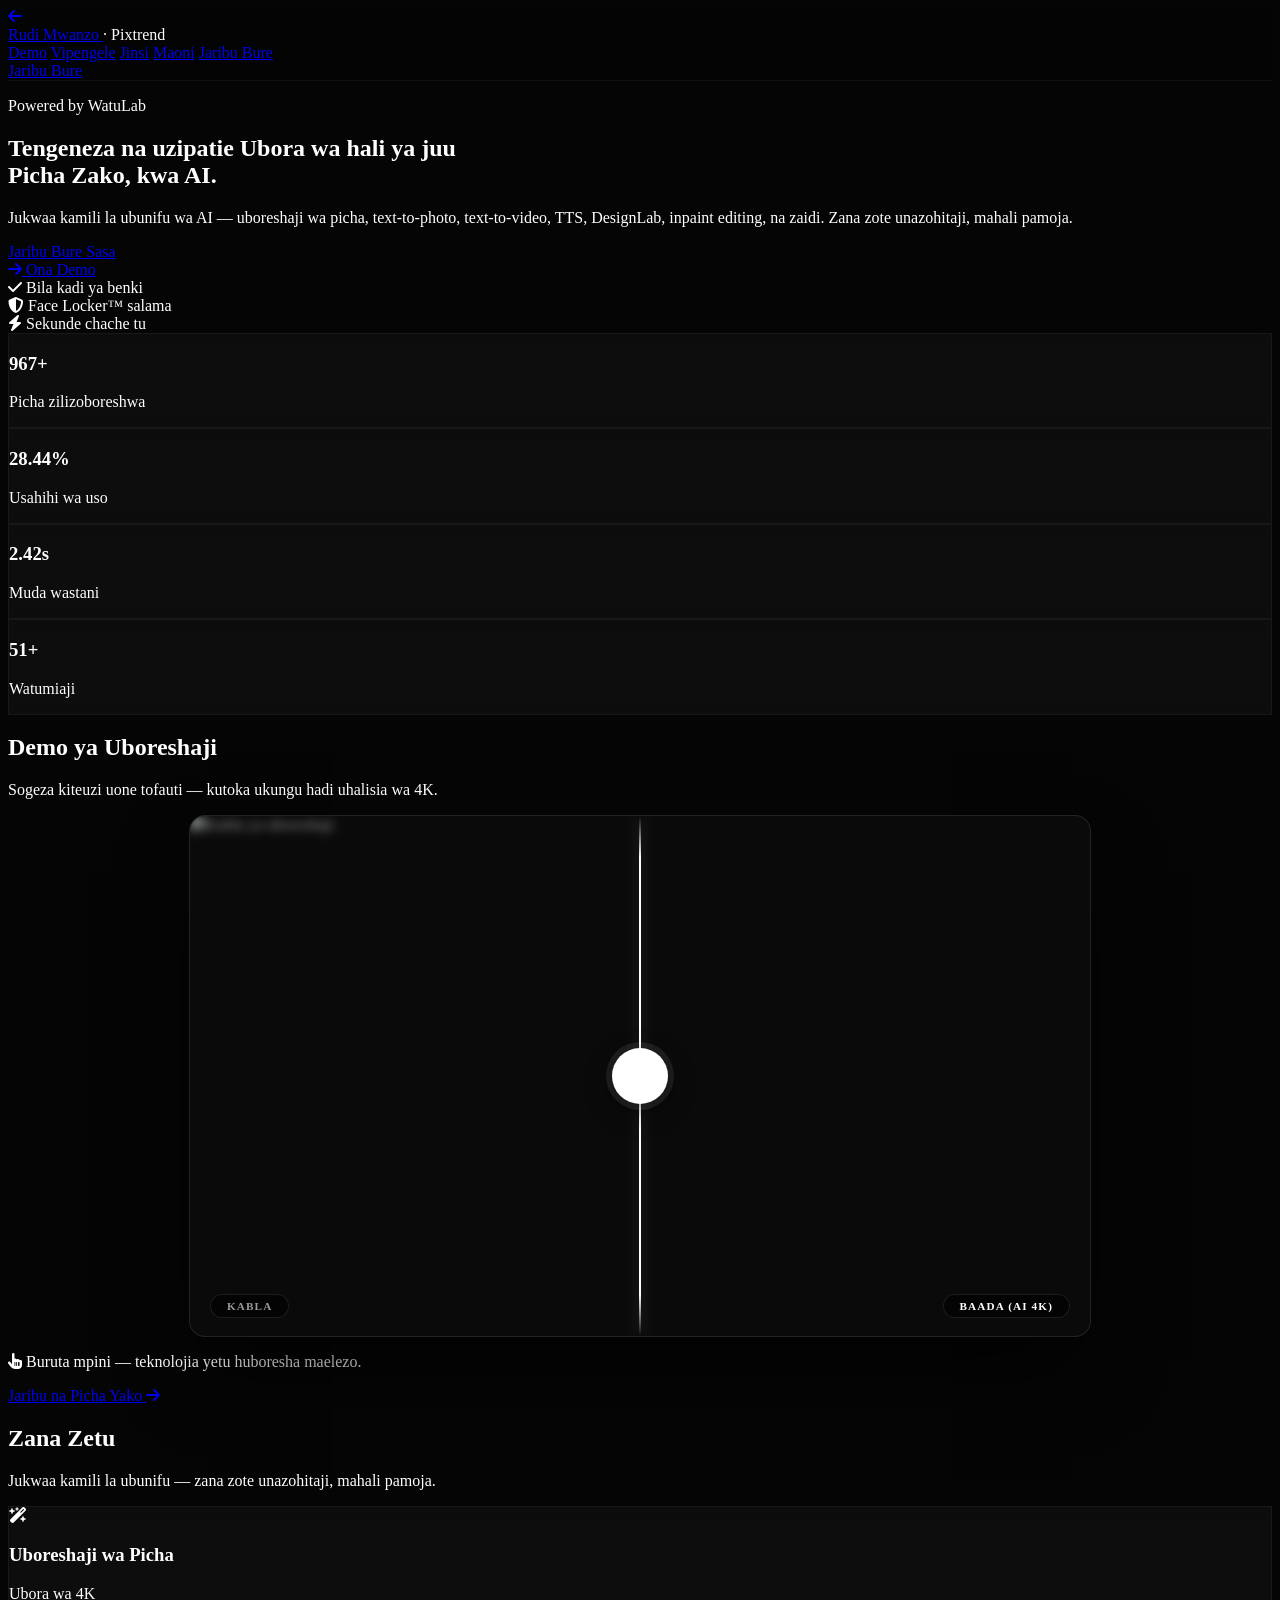
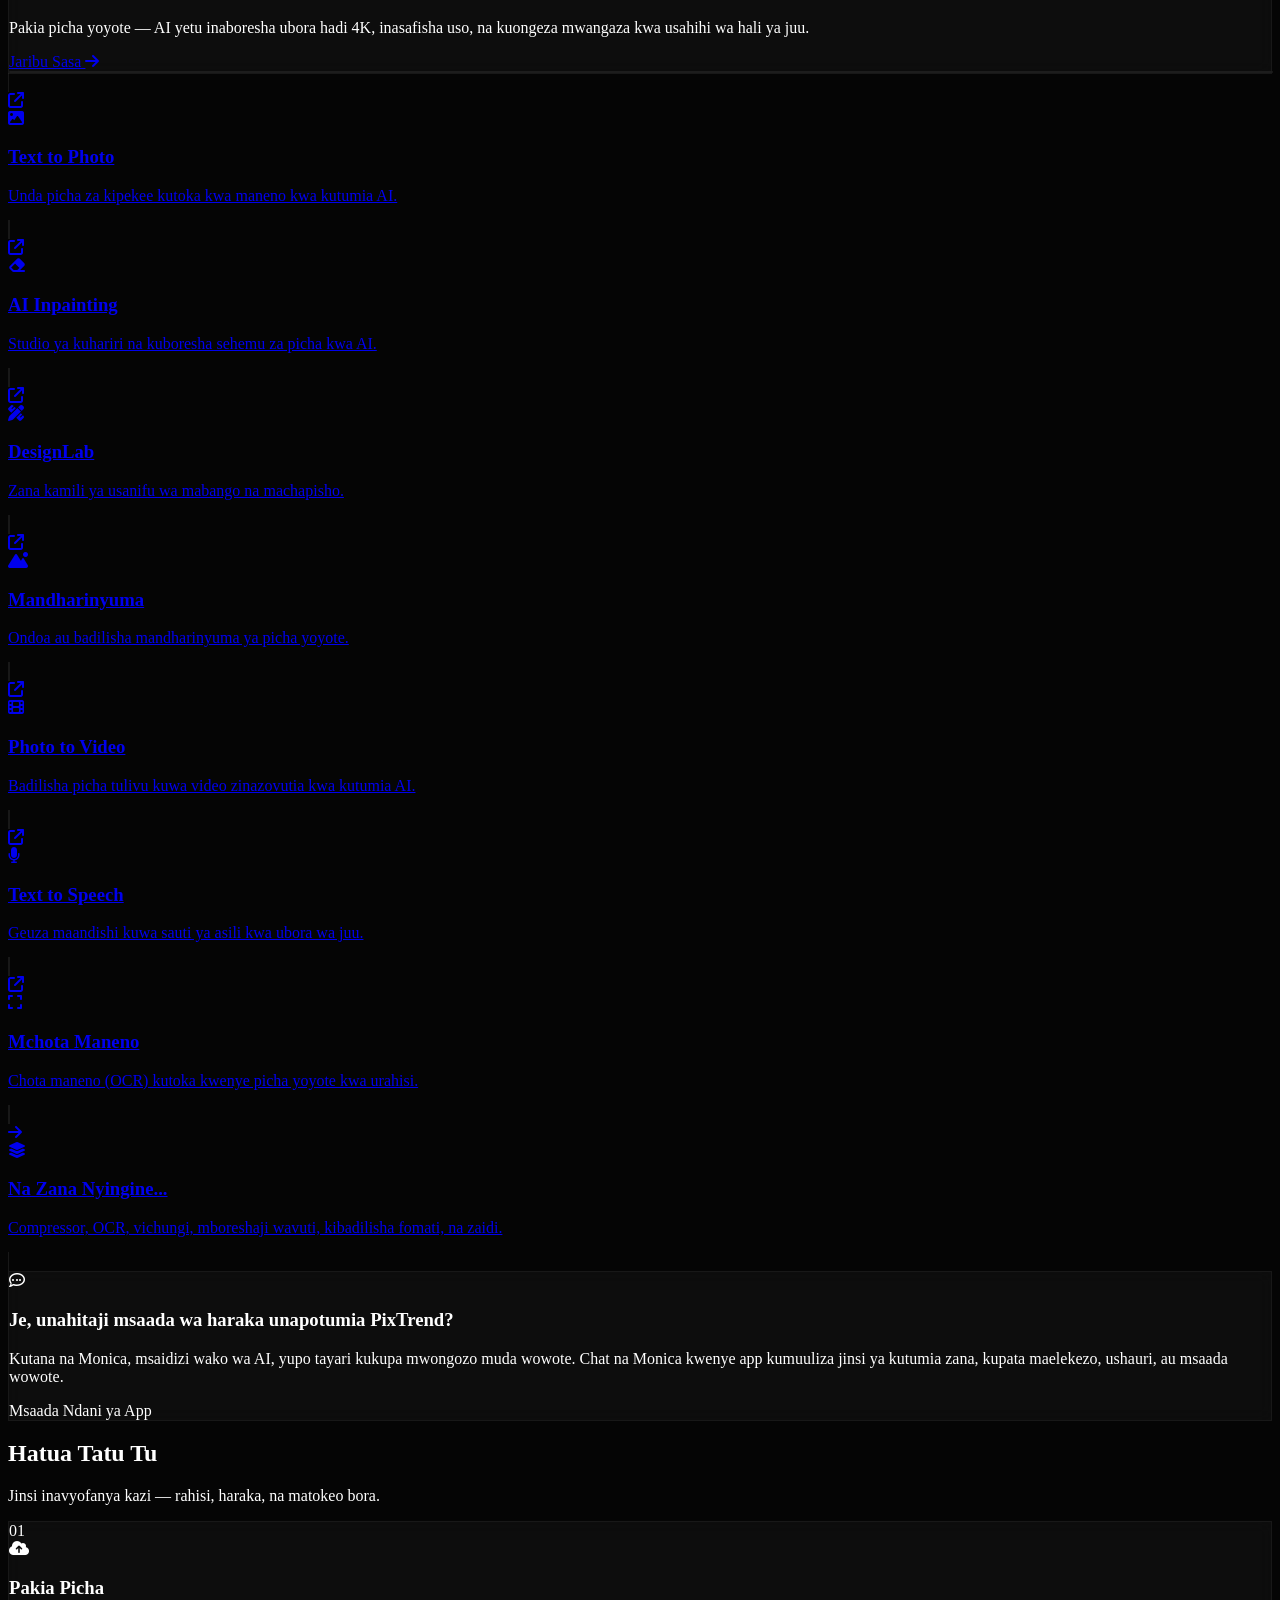
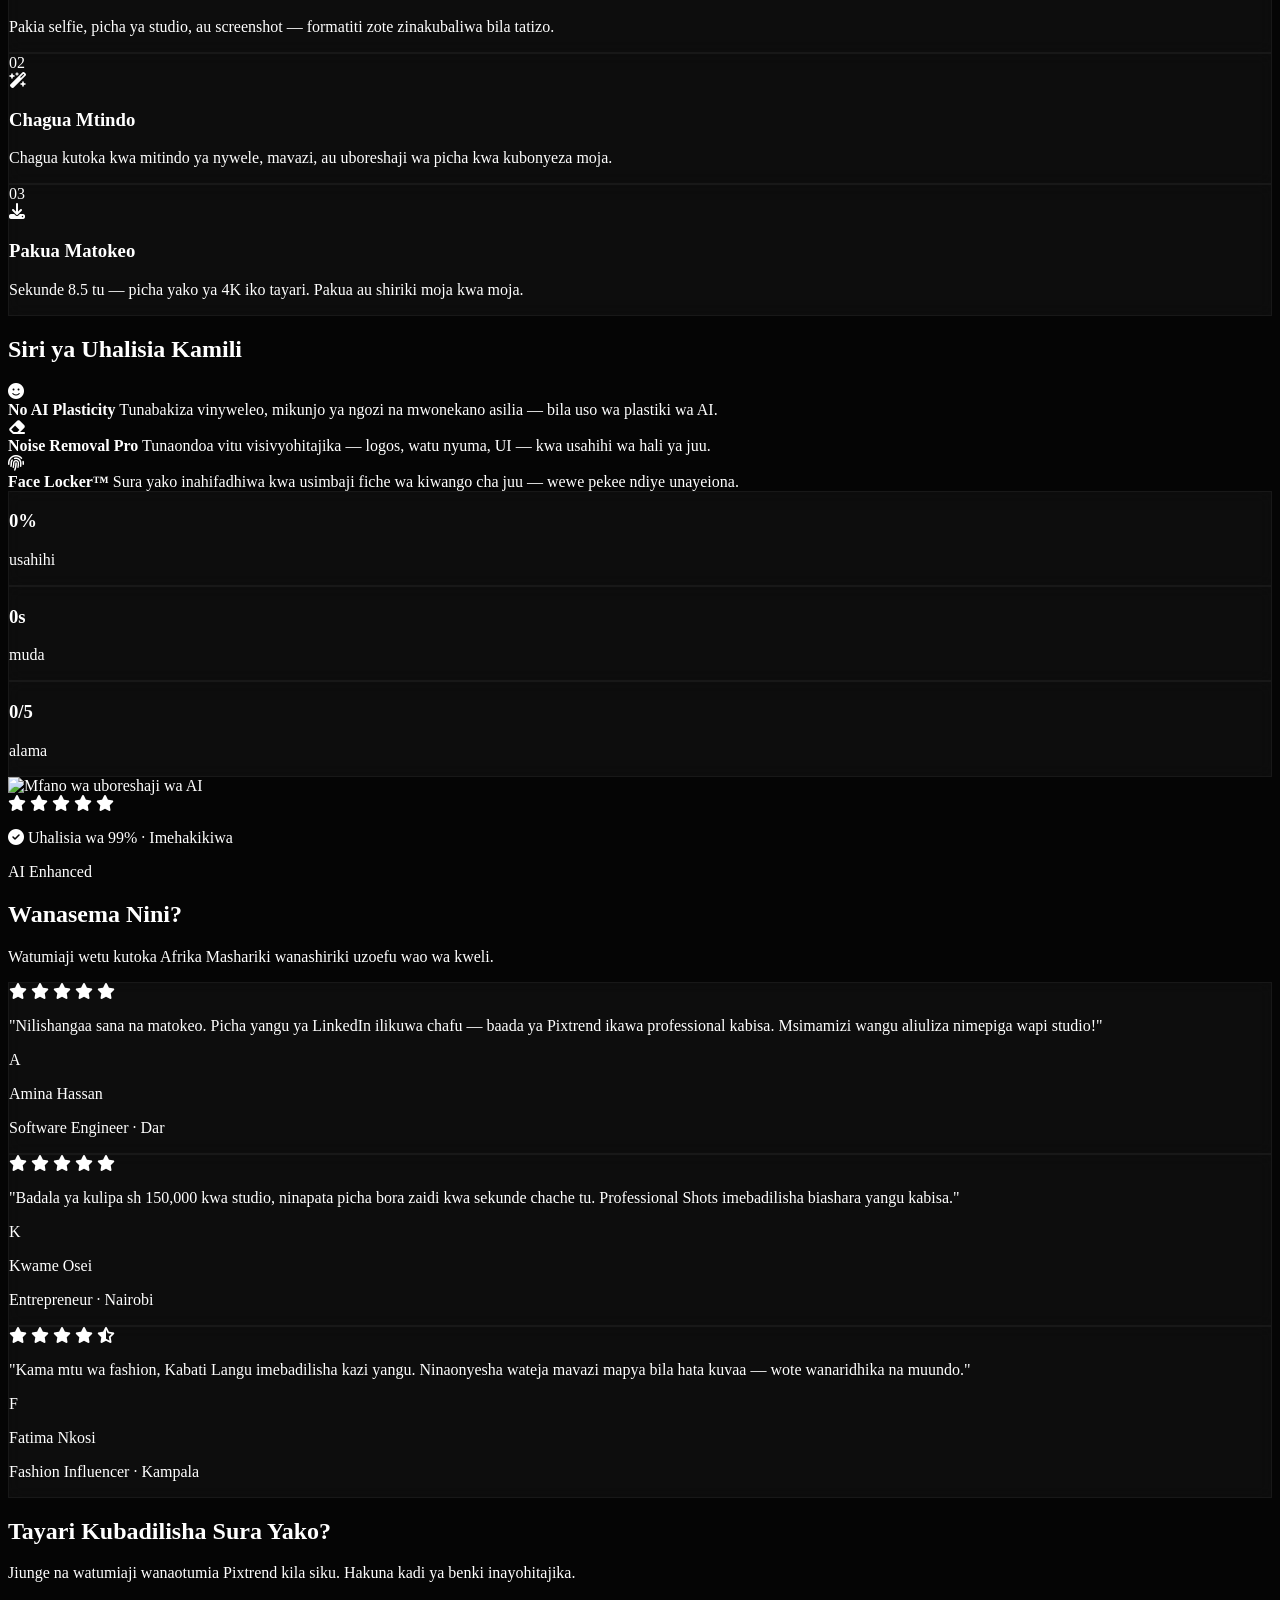
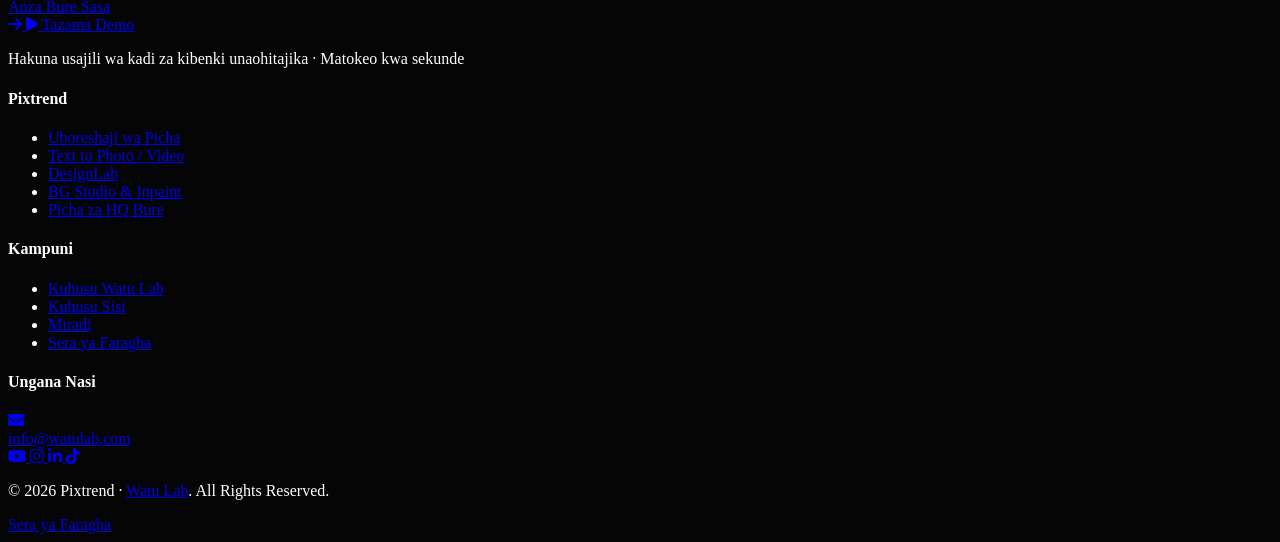
==== commit 273ceb76: "update" ====
--- a/pixtrend.html
+++ b/pixtrend.html
@@ -114,10 +114,10 @@
         <div class="max-w-4xl mx-auto text-center reveal active md:pt-0 relative">
             <p
                 class="absolute top-0 left-0 right-0 text-brand-light text-sm md:text-base tracking-[0.3em] uppercase opacity-70">
-                Powered by Watu Lab</p>
+                Powered by WatuLab</p>
             <h1
-                class="mt-24 md:mt-10 text-3xl md:text-7xl lg:text-9xl font-bold mb-8 leading-tight tracking-tighter mix-blend-difference">
-                <span>Zipe Ubora</span><br>
+                class="mt-24 md:mt-10 text-4xl md:text-6xl lg:text-7xl font-bold mb-8 leading-tight tracking-tighter mix-blend-difference">
+                <span>Tengeneza na uzipatie Ubora wa hali ya juu</span><br>
                 <span class="text-transparent bg-clip-text bg-gradient-to-r from-white via-gray-300 to-gray-600">Picha
                     Zako, kwa AI.</span>
             </h1>
@@ -291,8 +291,8 @@
             <div class="grid grid-cols-1 md:grid-cols-2 lg:grid-cols-4 gap-6">
 
                 <!-- Text to Photo -->
-                <div
-                    class="glass-card p-6 rounded-2xl reveal relative overflow-hidden group border border-white/10 hover:border-gray-500/50 cursor-pointer">
+                <a href="https://pixtrend.watulab.com/auth/signup" rel="noopener noreferrer"
+                    class="block glass-card p-6 rounded-2xl reveal relative overflow-hidden group border border-white/10 hover:border-gray-500/50 cursor-pointer">
                     <div
                         class="absolute top-4 right-4 opacity-0 group-hover:opacity-100 transform translate-y-1 group-hover:translate-y-0 transition-all text-gray-300">
                         <i class="fas fa-arrow-up-right-from-square text-sm"></i>
@@ -309,10 +309,10 @@
                                 maneno kwa kutumia AI.</p>
                         </div>
                     </div>
-                </div>
+                </a>
 
                 <!-- AI Inpainting -->
-                <div class="glass-card p-6 rounded-2xl reveal relative overflow-hidden group border border-white/10 hover:border-gray-500/50 cursor-pointer"
+                <a href="https://pixtrend.watulab.com/auth/signup" rel="noopener noreferrer" class="block glass-card p-6 rounded-2xl reveal relative overflow-hidden group border border-white/10 hover:border-gray-500/50 cursor-pointer"
                     style="animation-delay: 50ms">
                     <div
                         class="absolute top-4 right-4 opacity-0 group-hover:opacity-100 transform translate-y-1 group-hover:translate-y-0 transition-all text-gray-300">
@@ -330,10 +330,10 @@
                                 sehemu za picha kwa AI.</p>
                         </div>
                     </div>
-                </div>
+                </a>
 
                 <!-- DesignLab -->
-                <div class="glass-card p-6 rounded-2xl reveal relative overflow-hidden group border border-white/10 hover:border-gray-500/50 cursor-pointer"
+                <a href="https://pixtrend.watulab.com/auth/signup" rel="noopener noreferrer" class="block glass-card p-6 rounded-2xl reveal relative overflow-hidden group border border-white/10 hover:border-gray-500/50 cursor-pointer"
                     style="animation-delay: 100ms">
                     <div
                         class="absolute top-4 right-4 opacity-0 group-hover:opacity-100 transform translate-y-1 group-hover:translate-y-0 transition-all text-gray-300">
@@ -351,10 +351,10 @@
                                 mabango na machapisho.</p>
                         </div>
                     </div>
-                </div>
+                </a>
 
                 <!-- Studio ya Mandharinyuma -->
-                <div class="glass-card p-6 rounded-2xl reveal relative overflow-hidden group border border-white/10 hover:border-gray-500/50 cursor-pointer"
+                <a href="https://pixtrend.watulab.com/auth/signup" rel="noopener noreferrer" class="block glass-card p-6 rounded-2xl reveal relative overflow-hidden group border border-white/10 hover:border-gray-500/50 cursor-pointer"
                     style="animation-delay: 150ms">
                     <div
                         class="absolute top-4 right-4 opacity-0 group-hover:opacity-100 transform translate-y-1 group-hover:translate-y-0 transition-all text-gray-300">
@@ -372,10 +372,10 @@
                                 ya picha yoyote.</p>
                         </div>
                     </div>
-                </div>
+                </a>
 
                 <!-- Photo to Video -->
-                <div class="glass-card p-6 rounded-2xl reveal relative overflow-hidden group border border-white/10 hover:border-gray-500/50 cursor-pointer"
+                <a href="https://pixtrend.watulab.com/auth/signup" rel="noopener noreferrer" class="block glass-card p-6 rounded-2xl reveal relative overflow-hidden group border border-white/10 hover:border-gray-500/50 cursor-pointer"
                     style="animation-delay: 200ms">
                     <div
                         class="absolute top-4 right-4 opacity-0 group-hover:opacity-100 transform translate-y-1 group-hover:translate-y-0 transition-all text-gray-300">
@@ -393,10 +393,10 @@
                                 video zinazovutia kwa kutumia AI.</p>
                         </div>
                     </div>
-                </div>
+                </a>
 
                 <!-- Text to Speech -->
-                <div class="glass-card p-6 rounded-2xl reveal relative overflow-hidden group border border-white/10 hover:border-gray-500/50 cursor-pointer"
+                <a href="https://pixtrend.watulab.com/auth/signup" rel="noopener noreferrer" class="block glass-card p-6 rounded-2xl reveal relative overflow-hidden group border border-white/10 hover:border-gray-500/50 cursor-pointer"
                     style="animation-delay: 250ms">
                     <div
                         class="absolute top-4 right-4 opacity-0 group-hover:opacity-100 transform translate-y-1 group-hover:translate-y-0 transition-all text-gray-300">
@@ -414,10 +414,10 @@
                                 asili kwa ubora wa juu.</p>
                         </div>
                     </div>
-                </div>
+                </a>
 
                 <!-- Mchota Maneno (OCR) -->
-                <div class="glass-card p-6 rounded-2xl reveal relative overflow-hidden group border border-white/10 hover:border-gray-500/50 cursor-pointer"
+                <a href="https://pixtrend.watulab.com/auth/signup" rel="noopener noreferrer" class="block glass-card p-6 rounded-2xl reveal relative overflow-hidden group border border-white/10 hover:border-gray-500/50 cursor-pointer"
                     style="animation-delay: 300ms">
                     <div
                         class="absolute top-4 right-4 opacity-0 group-hover:opacity-100 transform translate-y-1 group-hover:translate-y-0 transition-all text-gray-300">
@@ -435,10 +435,10 @@
                                 picha yoyote kwa urahisi.</p>
                         </div>
                     </div>
-                </div>
+                </a>
 
                 <!-- Na Zana Nyingine -->
-                <div class="glass-card p-6 rounded-2xl reveal relative overflow-hidden group border border-white/10 hover:border-gray-500/50 cursor-pointer"
+                <a href="https://pixtrend.watulab.com/auth/signup" rel="noopener noreferrer" class="block glass-card p-6 rounded-2xl reveal relative overflow-hidden group border border-white/10 hover:border-gray-500/50 cursor-pointer"
                     style="animation-delay: 350ms">
                     <div
                         class="absolute top-4 right-4 opacity-0 group-hover:opacity-100 transform translate-y-1 group-hover:translate-y-0 transition-all text-gray-300">
@@ -456,7 +456,7 @@
                                 mboreshaji wavuti, kibadilisha fomati, na zaidi.</p>
                         </div>
                     </div>
-                </div>
+                </a>
             </div>
         </div>
     </section>
@@ -875,6 +875,7 @@
                     var t0 = performance.now();
 
                     (function tick(now) {
+                        if (!animatedSet.has(el)) return;
                         var p = Math.min((now - t0) / dur, 1);
                         var ease = 1 - Math.pow(1 - p, 4);
                         var cur = target * ease;
@@ -891,16 +892,23 @@
                     })(t0);
                 }
 
+                function resetCounter(el) {
+                    animatedSet.delete(el);
+                    el.textContent = '0' + (el.dataset.suffix || '');
+                }
+
                 var cntObs = new IntersectionObserver(function (entries) {
                     entries.forEach(function (entry) {
                         if (entry.isIntersecting) {
-                            entry.target.querySelectorAll('.counter-val').forEach(runCounter);
+                            runCounter(entry.target);
+                        } else {
+                            resetCounter(entry.target);
                         }
                     });
-                }, { threshold: 0.25 });
-
-                document.querySelectorAll('section, div').forEach(function (el) {
-                    if (el.querySelector('.counter-val')) cntObs.observe(el);
+                }, { threshold: 0.1 });
+
+                document.querySelectorAll('.counter-val').forEach(function (el) {
+                    cntObs.observe(el);
                 });
 
                 /* 3. MAIN BEFORE/AFTER SLIDER */
@@ -911,7 +919,7 @@
 
                 if (baSlider && baClip) {
                     var upMain = function (v) {
-                        baClip.style.clipPath = 'inset(0 ' + (100 - v) + '% 0 0)';
+                        baClip.style.clipPath = 'inset(0 0 0 ' + v + '%)';
                         if (baHandle) baHandle.style.left = v + '%';
                         if (baDiv) baDiv.style.left = v + '%';
                     };
@@ -928,7 +936,7 @@
                     var div = w.querySelector('.mini-ba-div');
 
                     var up = function (v) {
-                        clip.style.clipPath = 'inset(0 ' + (100 - v) + '% 0 0)';
+                        clip.style.clipPath = 'inset(0 0 0 ' + v + '%)';
                         if (handle) handle.style.left = v + '%';
                         if (div) div.style.left = v + '%';
                     };
--- a/styles.css
+++ b/styles.css
@@ -630,7 +630,7 @@
     inset: 0;
     width: 100%;
     height: 100%;
-    clip-path: inset(0 50% 0 0);
+    clip-path: inset(0 0 0 50%);
     z-index: 3;
 }
 
@@ -735,7 +735,7 @@
     inset: 0;
     width: 100%;
     height: 100%;
-    clip-path: inset(0 50% 0 0);
+    clip-path: inset(0 0 0 50%);
     z-index: 2;
 }
 
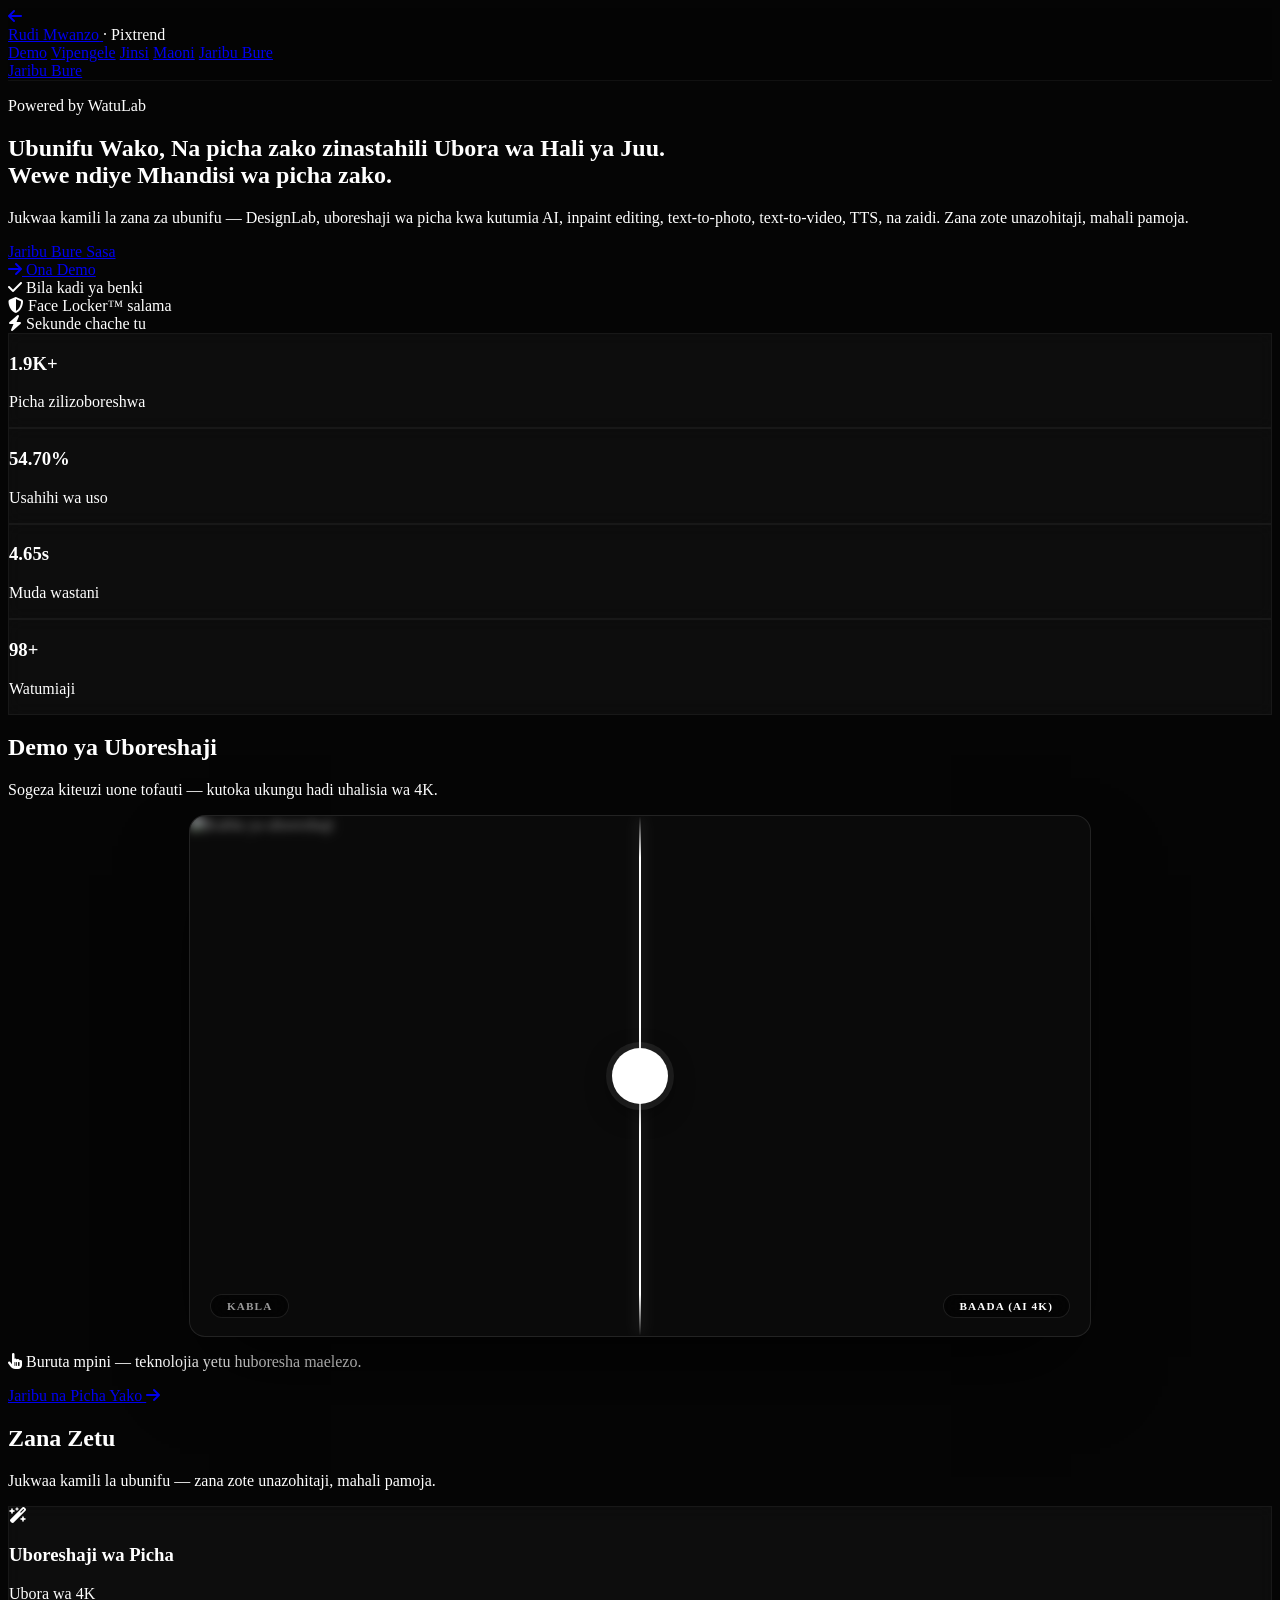
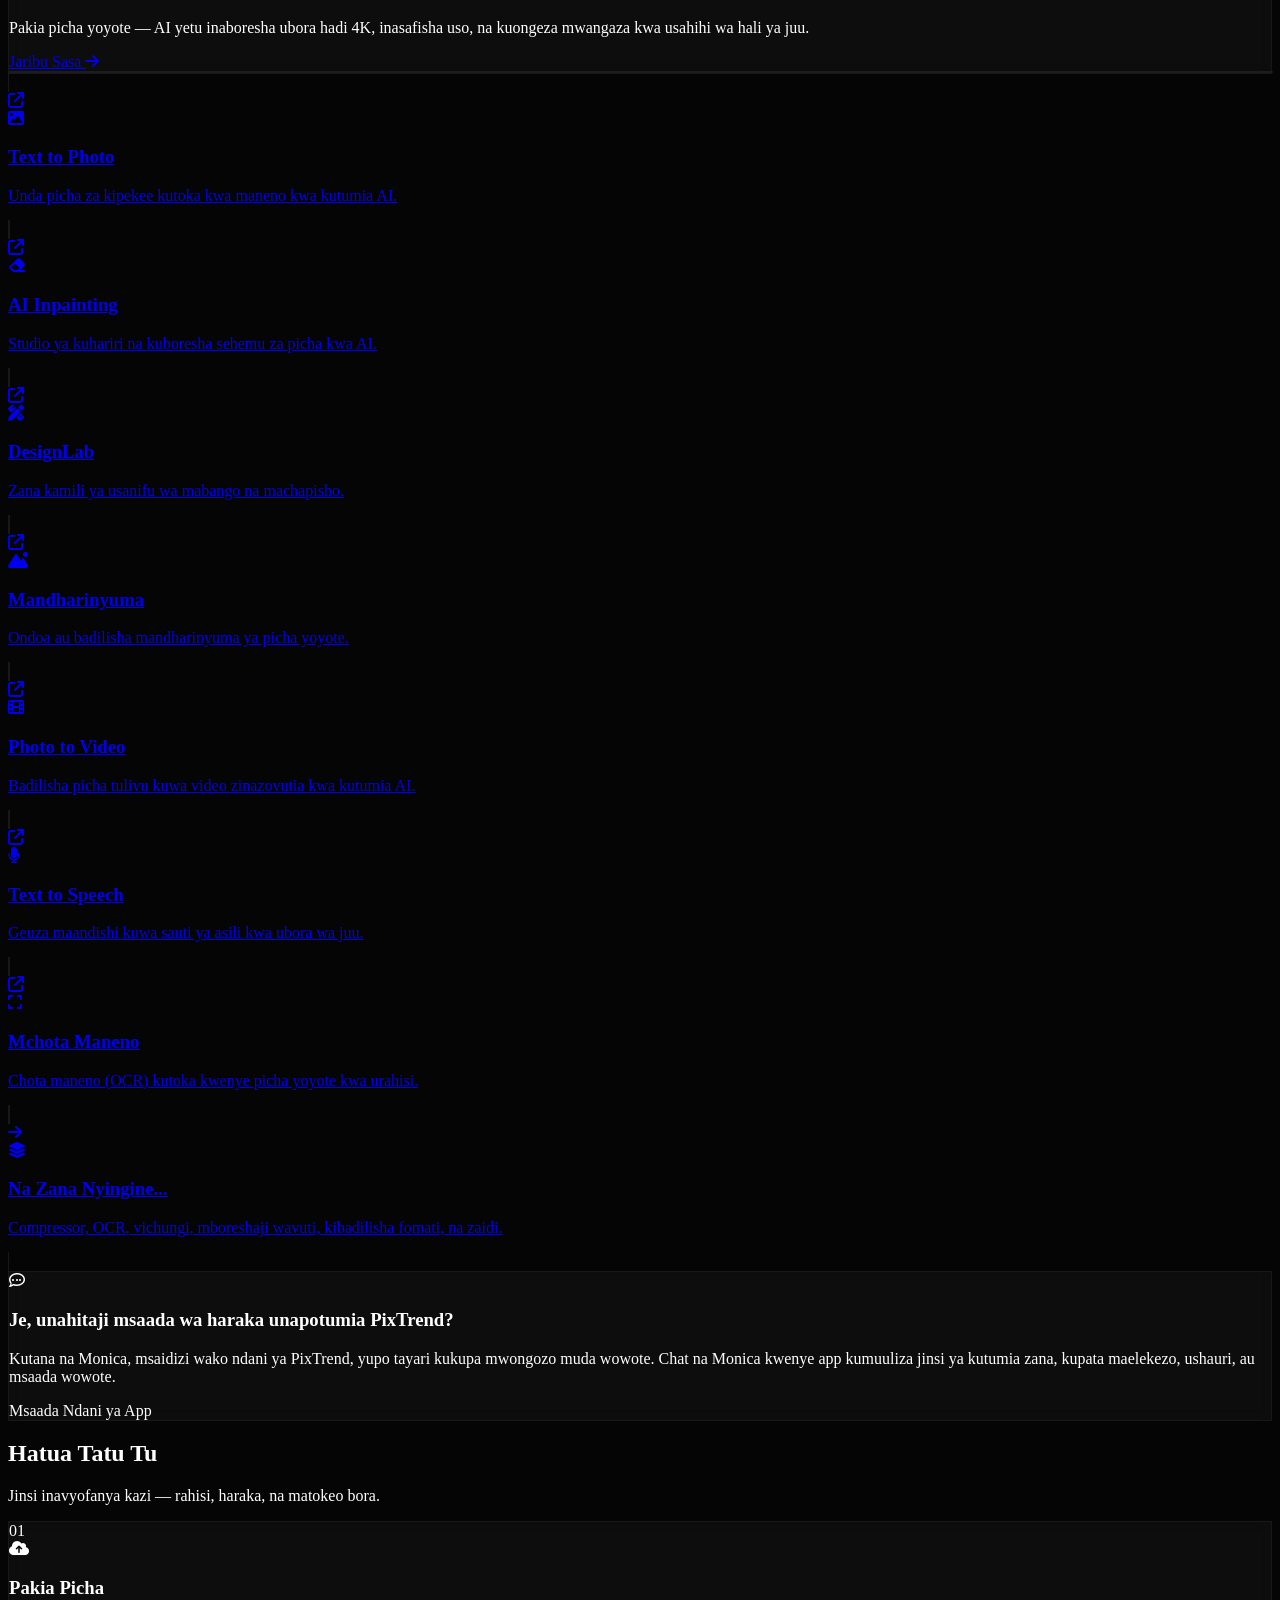
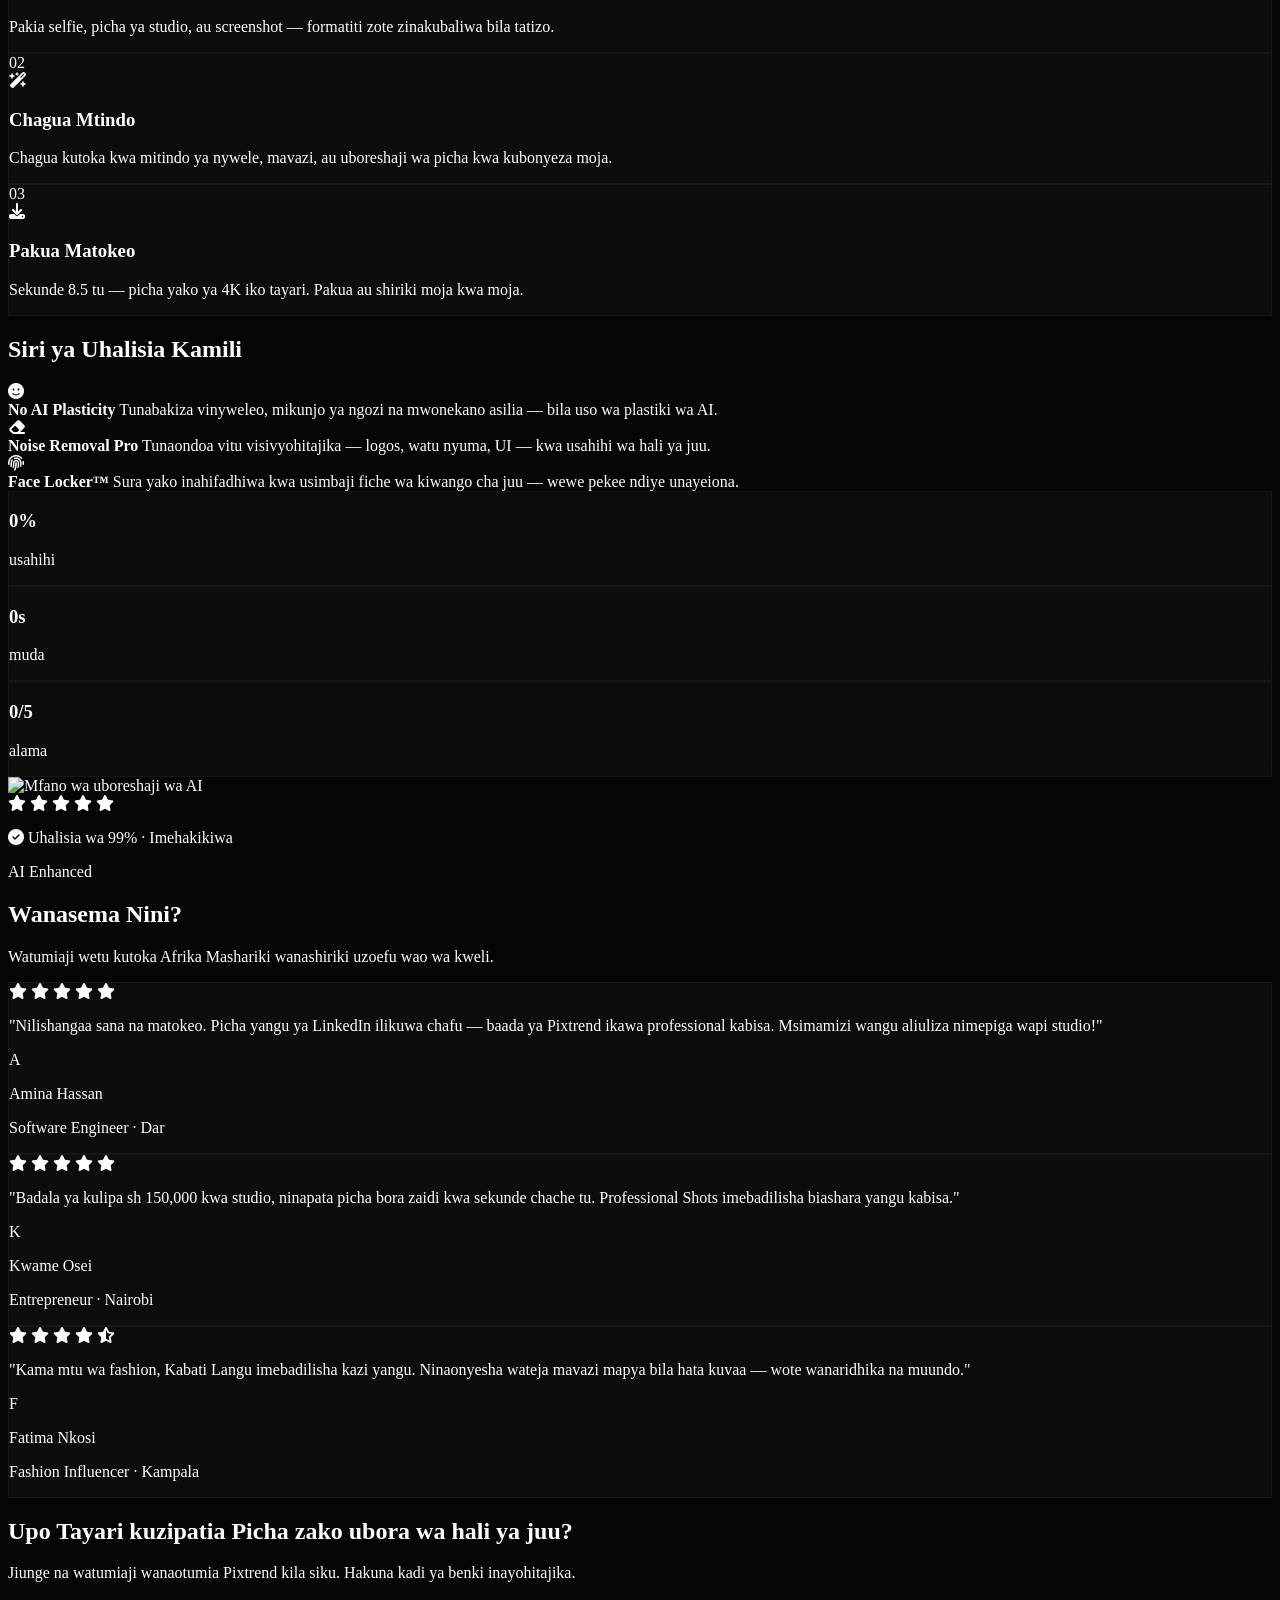
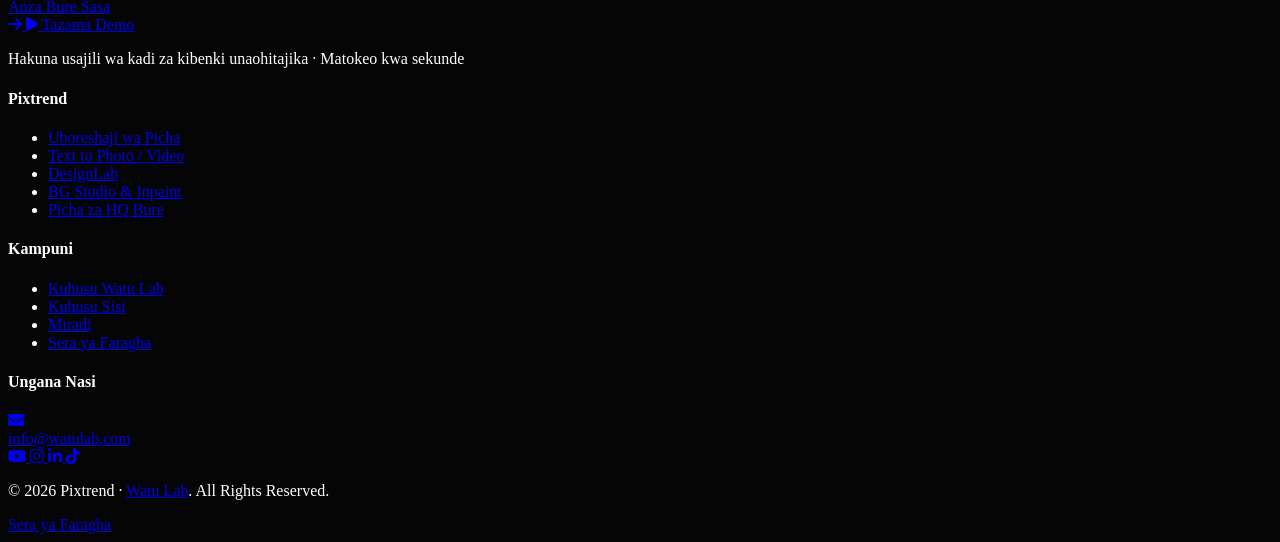
==== commit 49218950: "fix header" ====
--- a/pixtrend.html
+++ b/pixtrend.html
@@ -116,14 +116,15 @@
                 class="absolute top-0 left-0 right-0 text-brand-light text-sm md:text-base tracking-[0.3em] uppercase opacity-70">
                 Powered by WatuLab</p>
             <h1
-                class="mt-24 md:mt-10 text-4xl md:text-6xl lg:text-7xl font-bold mb-8 leading-tight tracking-tighter mix-blend-difference">
-                <span>Tengeneza na uzipatie Ubora wa hali ya juu</span><br>
-                <span class="text-transparent bg-clip-text bg-gradient-to-r from-white via-gray-300 to-gray-600">Picha
-                    Zako, kwa AI.</span>
+                class="mt-12 md:mt-10 text-4xl md:text-6xl lg:text-7xl font-bold mb-8 leading-tight tracking-tighter mix-blend-difference">
+                <span>Ubunifu Wako, Na picha zako zinastahili Ubora wa Hali ya Juu.</span><br>
+                <span class="text-transparent bg-clip-text bg-gradient-to-r from-white via-gray-300 to-gray-600">Wewe
+                    ndiye Mhandisi wa picha zako.</span>
             </h1>
             <p class="text-gray-400 text-lg md:text-xl max-w-2xl mx-auto mb-12 font-light leading-relaxed">Jukwaa
-                kamili la ubunifu wa AI — uboreshaji wa picha, text-to-photo, text-to-video, TTS, DesignLab, inpaint
-                editing, na zaidi. Zana zote unazohitaji, mahali pamoja.</p>
+                kamili la zana za ubunifu — DesignLab, uboreshaji wa picha kwa kutumia AI, inpaint editing,
+                text-to-photo,
+                text-to-video, TTS, na zaidi. Zana zote unazohitaji, mahali pamoja.</p>
             <div class="flex flex-col sm:flex-row justify-center gap-6">
                 <a href="https://pixtrend.watulab.com/auth/signup" rel="noopener noreferrer"
                     class="group relative px-8 py-4 bg-white text-black font-bold rounded-full overflow-hidden transition-all hover:pr-10">
@@ -312,7 +313,8 @@
                 </a>
 
                 <!-- AI Inpainting -->
-                <a href="https://pixtrend.watulab.com/auth/signup" rel="noopener noreferrer" class="block glass-card p-6 rounded-2xl reveal relative overflow-hidden group border border-white/10 hover:border-gray-500/50 cursor-pointer"
+                <a href="https://pixtrend.watulab.com/auth/signup" rel="noopener noreferrer"
+                    class="block glass-card p-6 rounded-2xl reveal relative overflow-hidden group border border-white/10 hover:border-gray-500/50 cursor-pointer"
                     style="animation-delay: 50ms">
                     <div
                         class="absolute top-4 right-4 opacity-0 group-hover:opacity-100 transform translate-y-1 group-hover:translate-y-0 transition-all text-gray-300">
@@ -333,7 +335,8 @@
                 </a>
 
                 <!-- DesignLab -->
-                <a href="https://pixtrend.watulab.com/auth/signup" rel="noopener noreferrer" class="block glass-card p-6 rounded-2xl reveal relative overflow-hidden group border border-white/10 hover:border-gray-500/50 cursor-pointer"
+                <a href="https://pixtrend.watulab.com/auth/signup" rel="noopener noreferrer"
+                    class="block glass-card p-6 rounded-2xl reveal relative overflow-hidden group border border-white/10 hover:border-gray-500/50 cursor-pointer"
                     style="animation-delay: 100ms">
                     <div
                         class="absolute top-4 right-4 opacity-0 group-hover:opacity-100 transform translate-y-1 group-hover:translate-y-0 transition-all text-gray-300">
@@ -354,7 +357,8 @@
                 </a>
 
                 <!-- Studio ya Mandharinyuma -->
-                <a href="https://pixtrend.watulab.com/auth/signup" rel="noopener noreferrer" class="block glass-card p-6 rounded-2xl reveal relative overflow-hidden group border border-white/10 hover:border-gray-500/50 cursor-pointer"
+                <a href="https://pixtrend.watulab.com/auth/signup" rel="noopener noreferrer"
+                    class="block glass-card p-6 rounded-2xl reveal relative overflow-hidden group border border-white/10 hover:border-gray-500/50 cursor-pointer"
                     style="animation-delay: 150ms">
                     <div
                         class="absolute top-4 right-4 opacity-0 group-hover:opacity-100 transform translate-y-1 group-hover:translate-y-0 transition-all text-gray-300">
@@ -375,7 +379,8 @@
                 </a>
 
                 <!-- Photo to Video -->
-                <a href="https://pixtrend.watulab.com/auth/signup" rel="noopener noreferrer" class="block glass-card p-6 rounded-2xl reveal relative overflow-hidden group border border-white/10 hover:border-gray-500/50 cursor-pointer"
+                <a href="https://pixtrend.watulab.com/auth/signup" rel="noopener noreferrer"
+                    class="block glass-card p-6 rounded-2xl reveal relative overflow-hidden group border border-white/10 hover:border-gray-500/50 cursor-pointer"
                     style="animation-delay: 200ms">
                     <div
                         class="absolute top-4 right-4 opacity-0 group-hover:opacity-100 transform translate-y-1 group-hover:translate-y-0 transition-all text-gray-300">
@@ -396,7 +401,8 @@
                 </a>
 
                 <!-- Text to Speech -->
-                <a href="https://pixtrend.watulab.com/auth/signup" rel="noopener noreferrer" class="block glass-card p-6 rounded-2xl reveal relative overflow-hidden group border border-white/10 hover:border-gray-500/50 cursor-pointer"
+                <a href="https://pixtrend.watulab.com/auth/signup" rel="noopener noreferrer"
+                    class="block glass-card p-6 rounded-2xl reveal relative overflow-hidden group border border-white/10 hover:border-gray-500/50 cursor-pointer"
                     style="animation-delay: 250ms">
                     <div
                         class="absolute top-4 right-4 opacity-0 group-hover:opacity-100 transform translate-y-1 group-hover:translate-y-0 transition-all text-gray-300">
@@ -417,7 +423,8 @@
                 </a>
 
                 <!-- Mchota Maneno (OCR) -->
-                <a href="https://pixtrend.watulab.com/auth/signup" rel="noopener noreferrer" class="block glass-card p-6 rounded-2xl reveal relative overflow-hidden group border border-white/10 hover:border-gray-500/50 cursor-pointer"
+                <a href="https://pixtrend.watulab.com/auth/signup" rel="noopener noreferrer"
+                    class="block glass-card p-6 rounded-2xl reveal relative overflow-hidden group border border-white/10 hover:border-gray-500/50 cursor-pointer"
                     style="animation-delay: 300ms">
                     <div
                         class="absolute top-4 right-4 opacity-0 group-hover:opacity-100 transform translate-y-1 group-hover:translate-y-0 transition-all text-gray-300">
@@ -438,7 +445,8 @@
                 </a>
 
                 <!-- Na Zana Nyingine -->
-                <a href="https://pixtrend.watulab.com/auth/signup" rel="noopener noreferrer" class="block glass-card p-6 rounded-2xl reveal relative overflow-hidden group border border-white/10 hover:border-gray-500/50 cursor-pointer"
+                <a href="https://pixtrend.watulab.com/auth/signup" rel="noopener noreferrer"
+                    class="block glass-card p-6 rounded-2xl reveal relative overflow-hidden group border border-white/10 hover:border-gray-500/50 cursor-pointer"
                     style="animation-delay: 350ms">
                     <div
                         class="absolute top-4 right-4 opacity-0 group-hover:opacity-100 transform translate-y-1 group-hover:translate-y-0 transition-all text-gray-300">
@@ -474,8 +482,9 @@
                     <div>
                         <h3 class="text-xl md:text-2xl font-bold text-white mb-2">Je, unahitaji msaada wa haraka
                             unapotumia PixTrend?</h3>
-                        <p class="text-gray-400 text-sm md:text-base leading-relaxed">Kutana na Monica, msaidizi wako wa
-                            AI, yupo tayari kukupa mwongozo muda wowote. Chat na Monica kwenye app kumuuliza jinsi ya
+                        <p class="text-gray-400 text-sm md:text-base leading-relaxed">Kutana na Monica, msaidizi wako
+                            ndani ya PixTrend, yupo tayari kukupa mwongozo muda wowote. Chat na Monica kwenye app
+                            kumuuliza jinsi ya
                             kutumia zana, kupata maelekezo, ushauri, au msaada wowote.</p>
                     </div>
                 </div>
@@ -735,7 +744,8 @@
     <section class="py-24 relative z-10 bg-gradient-to-b from-transparent to-black/80">
         <div
             class="max-w-4xl mx-auto px-4 text-center reveal border border-white/5 rounded-3xl p-12 bg-gray-900/30 backdrop-blur-sm">
-            <h2 class="text-4xl md:text-5xl font-bold mb-6 tracking-tighter">Tayari Kubadilisha Sura Yako?</h2>
+            <h2 class="text-4xl md:text-5xl font-bold mb-6 tracking-tighter">Upo Tayari kuzipatia Picha zako ubora wa
+                hali ya juu?</h2>
             <p class="text-gray-400 mb-10 text-lg font-light max-w-2xl mx-auto">Jiunge na watumiaji wanaotumia Pixtrend
                 kila siku. Hakuna kadi ya benki inayohitajika.</p>
             <div class="flex flex-col sm:flex-row justify-center gap-4">
@@ -810,16 +820,15 @@
                                 class="w-10 h-10 border border-gray-700 rounded-full flex items-center justify-center text-gray-400 hover:text-white hover:bg-red-600 transition-all">
                                 <i class="fab fa-youtube"></i>
                             </a>
-                            <a href="https://www.instagram.com/watu.lab" target="_blank" rel="noopener noreferrer"
+                            <a href="https://www.instagram.com/watulab" target="_blank" rel="noopener noreferrer"
                                 class="w-10 h-10 border border-gray-700 rounded-full flex items-center justify-center text-gray-400 hover:text-white hover:bg-pink-600 transition-all">
                                 <i class="fab fa-instagram"></i>
                             </a>
-                            <a href="https://www.linkedin.com/company/pixtrend" target="_blank"
-                                rel="noopener noreferrer"
+                            <a href="https://www.linkedin.com/company/watulab" target="_blank" rel="noopener noreferrer"
                                 class="w-10 h-10 border border-gray-700 rounded-full flex items-center justify-center text-gray-400 hover:text-white hover:bg-sky-600 transition-all">
                                 <i class="fab fa-linkedin-in"></i>
                             </a>
-                            <a href="https://www.tiktok.com/@pixtrend" target="_blank" rel="noopener noreferrer"
+                            <a href="https://www.tiktok.com/@watulab" target="_blank" rel="noopener noreferrer"
                                 class="w-10 h-10 border border-gray-700 rounded-full flex items-center justify-center text-gray-400 hover:text-white hover:bg-gray-600 transition-all">
                                 <i class="fab fa-tiktok"></i>
                             </a>
